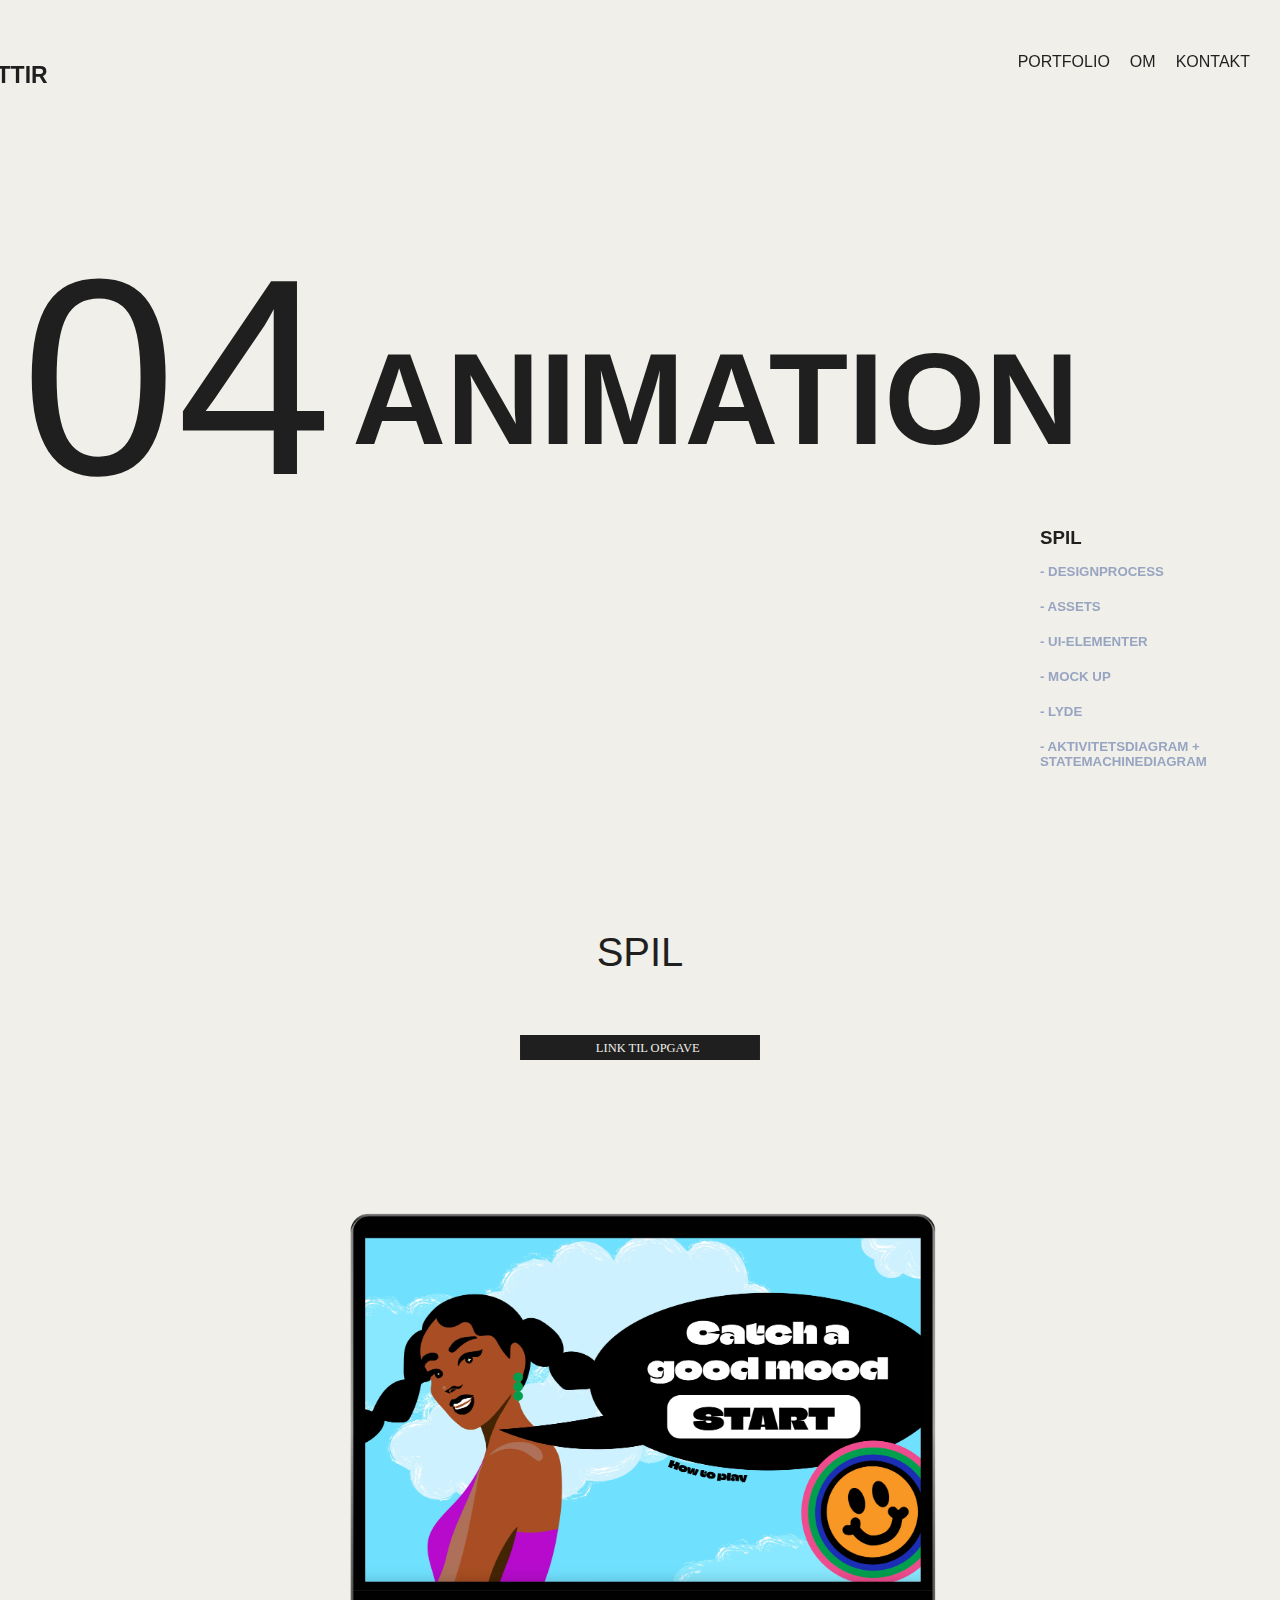
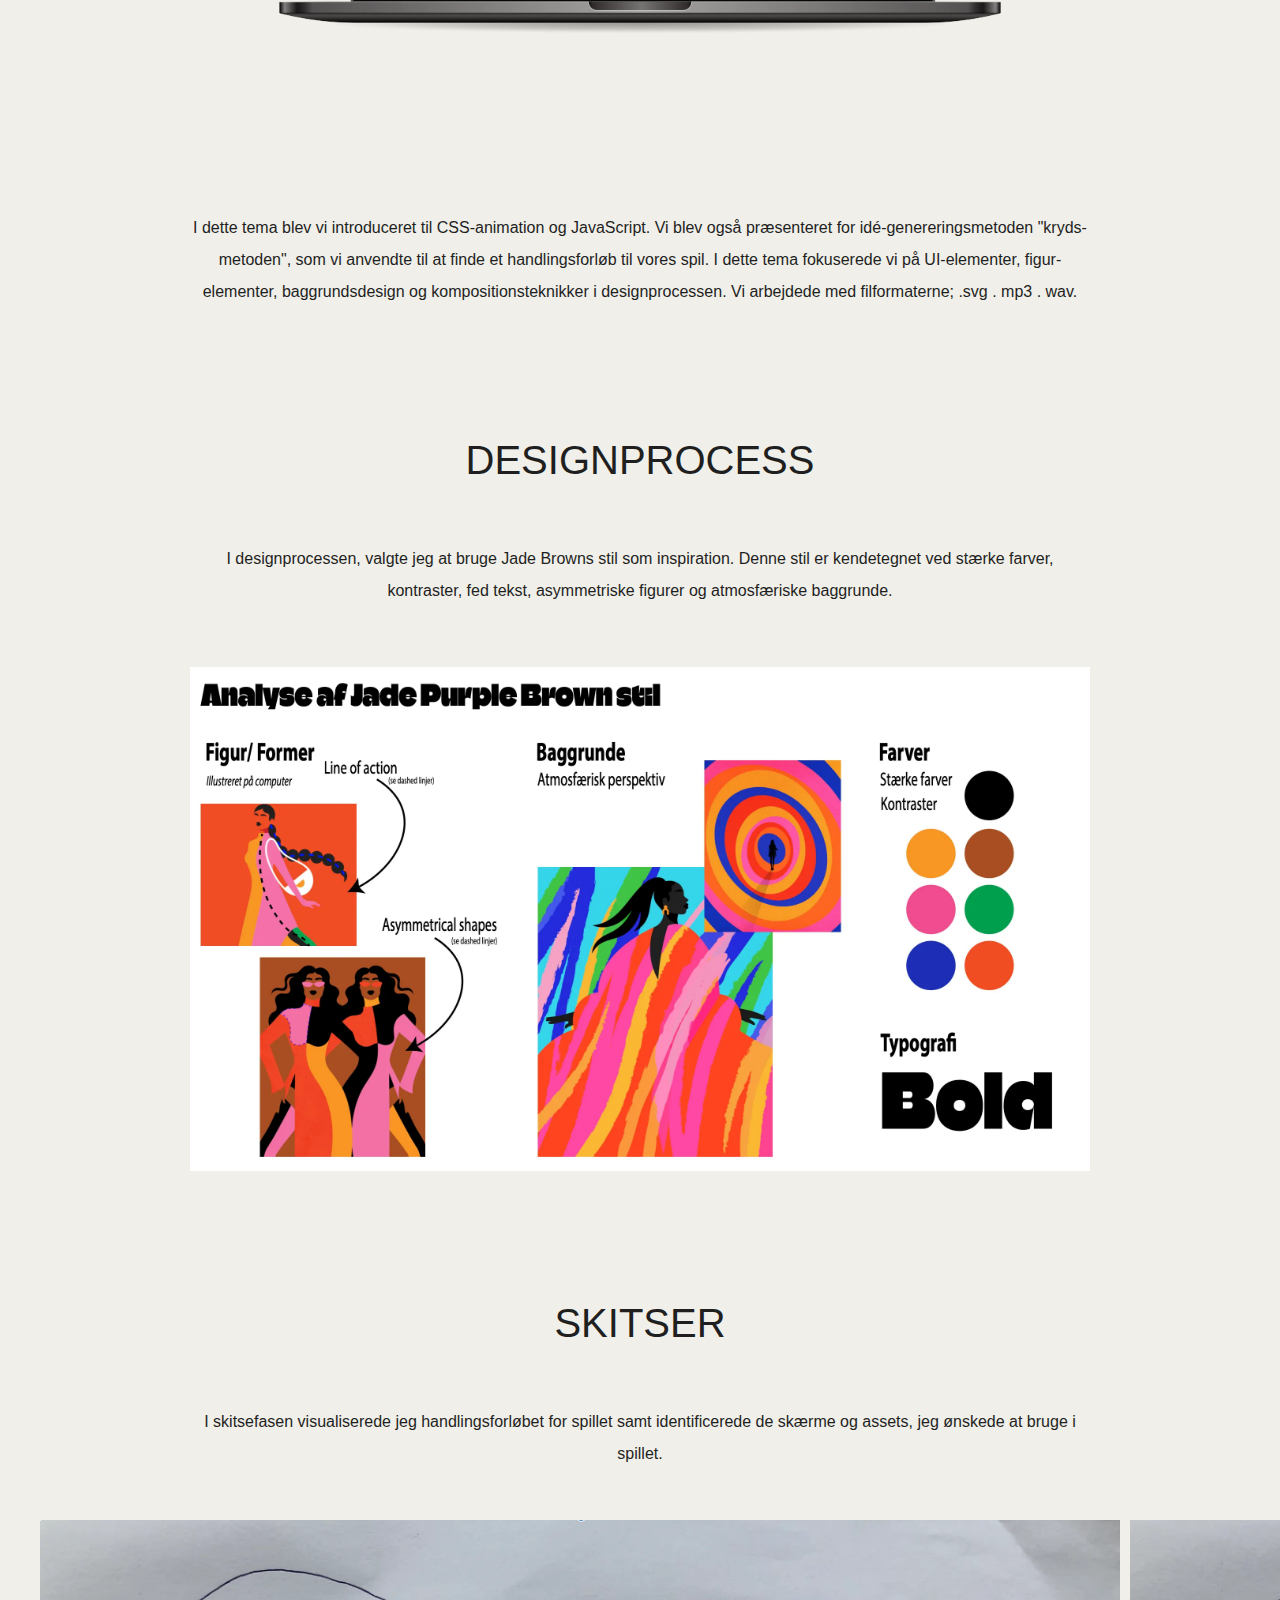
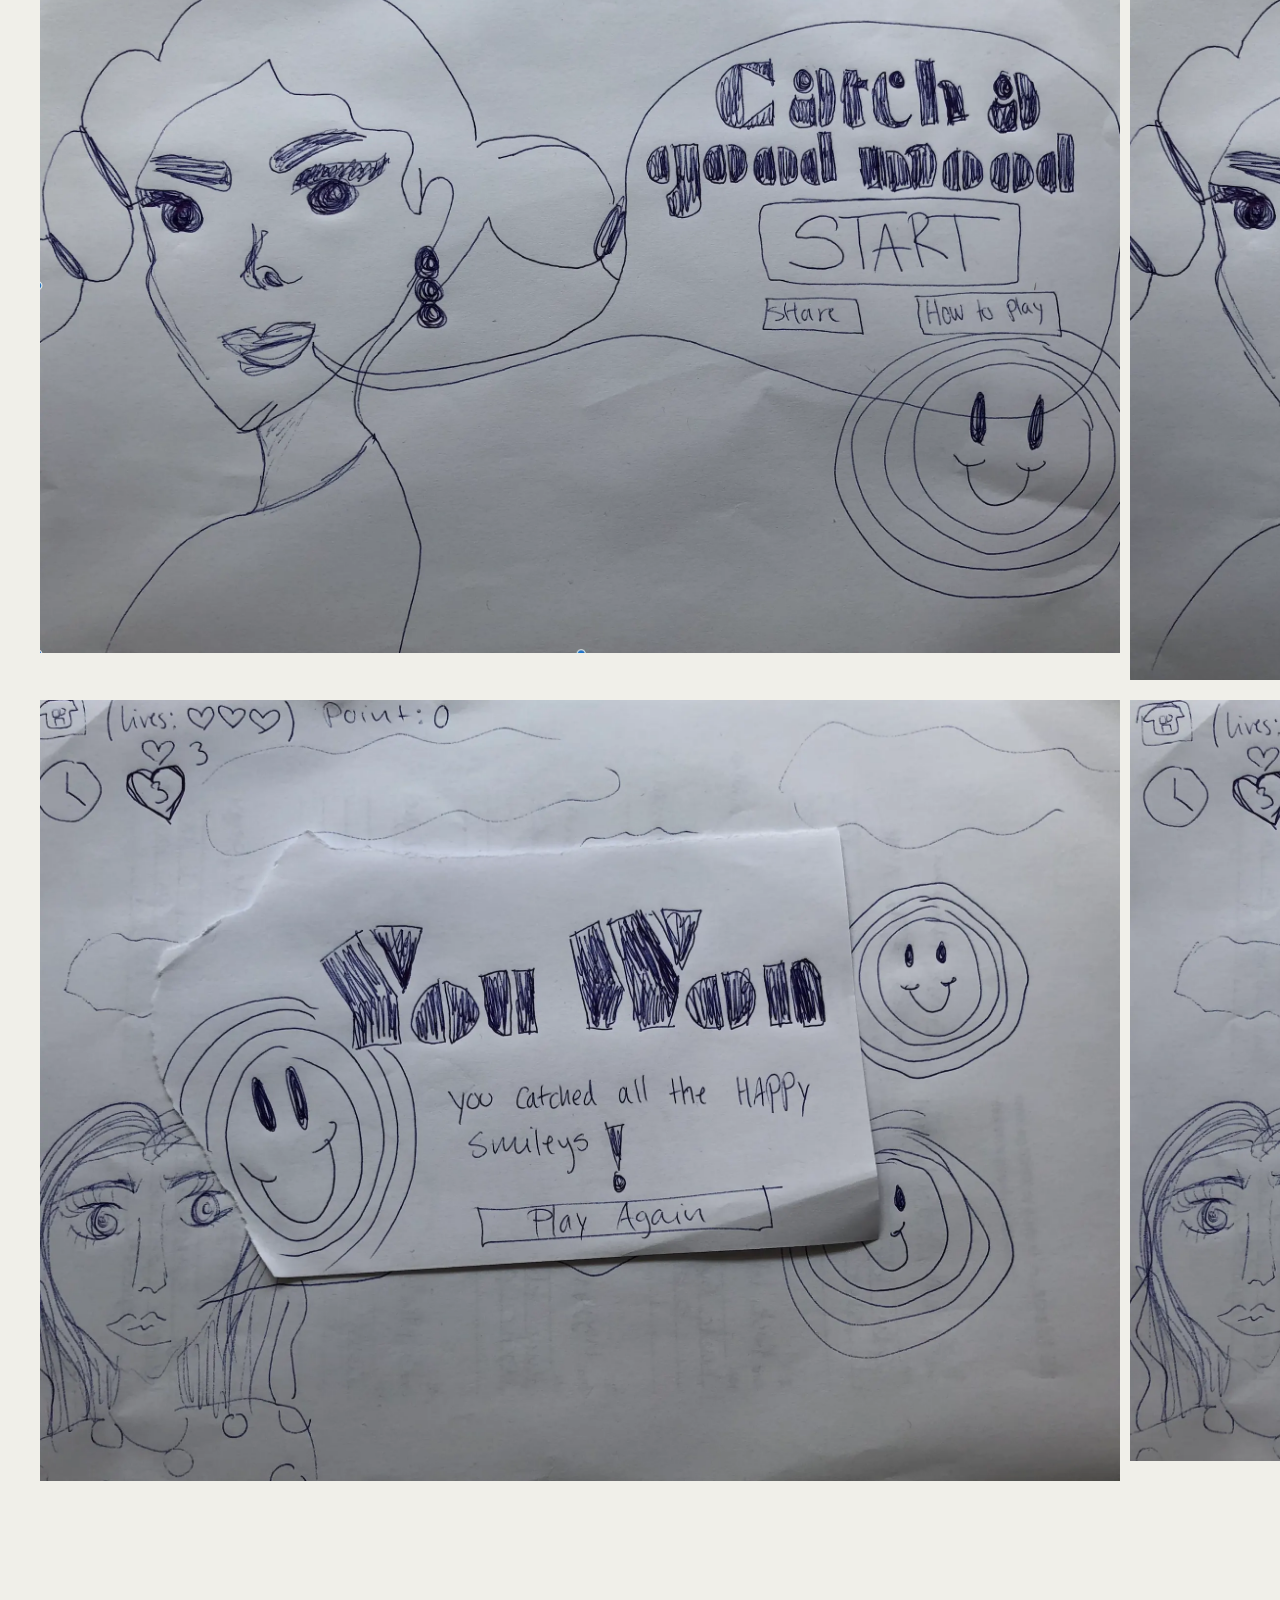
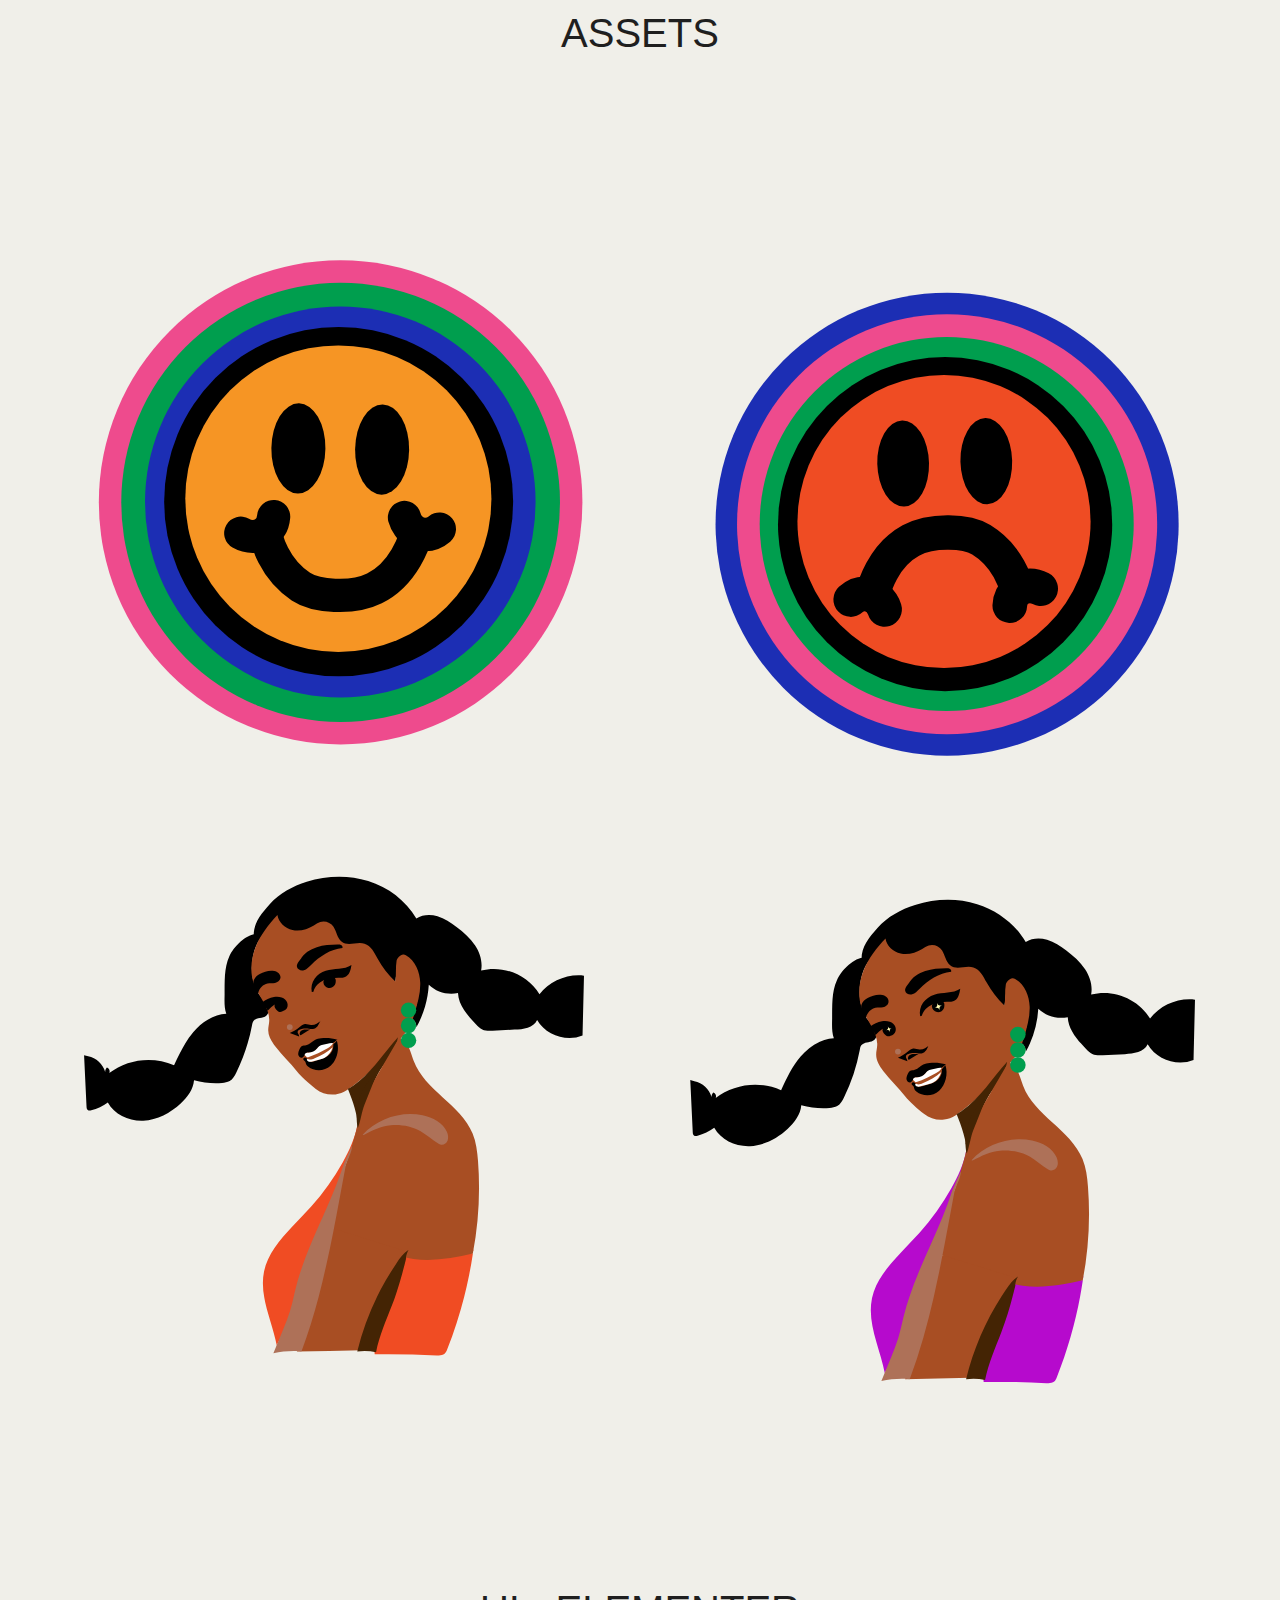
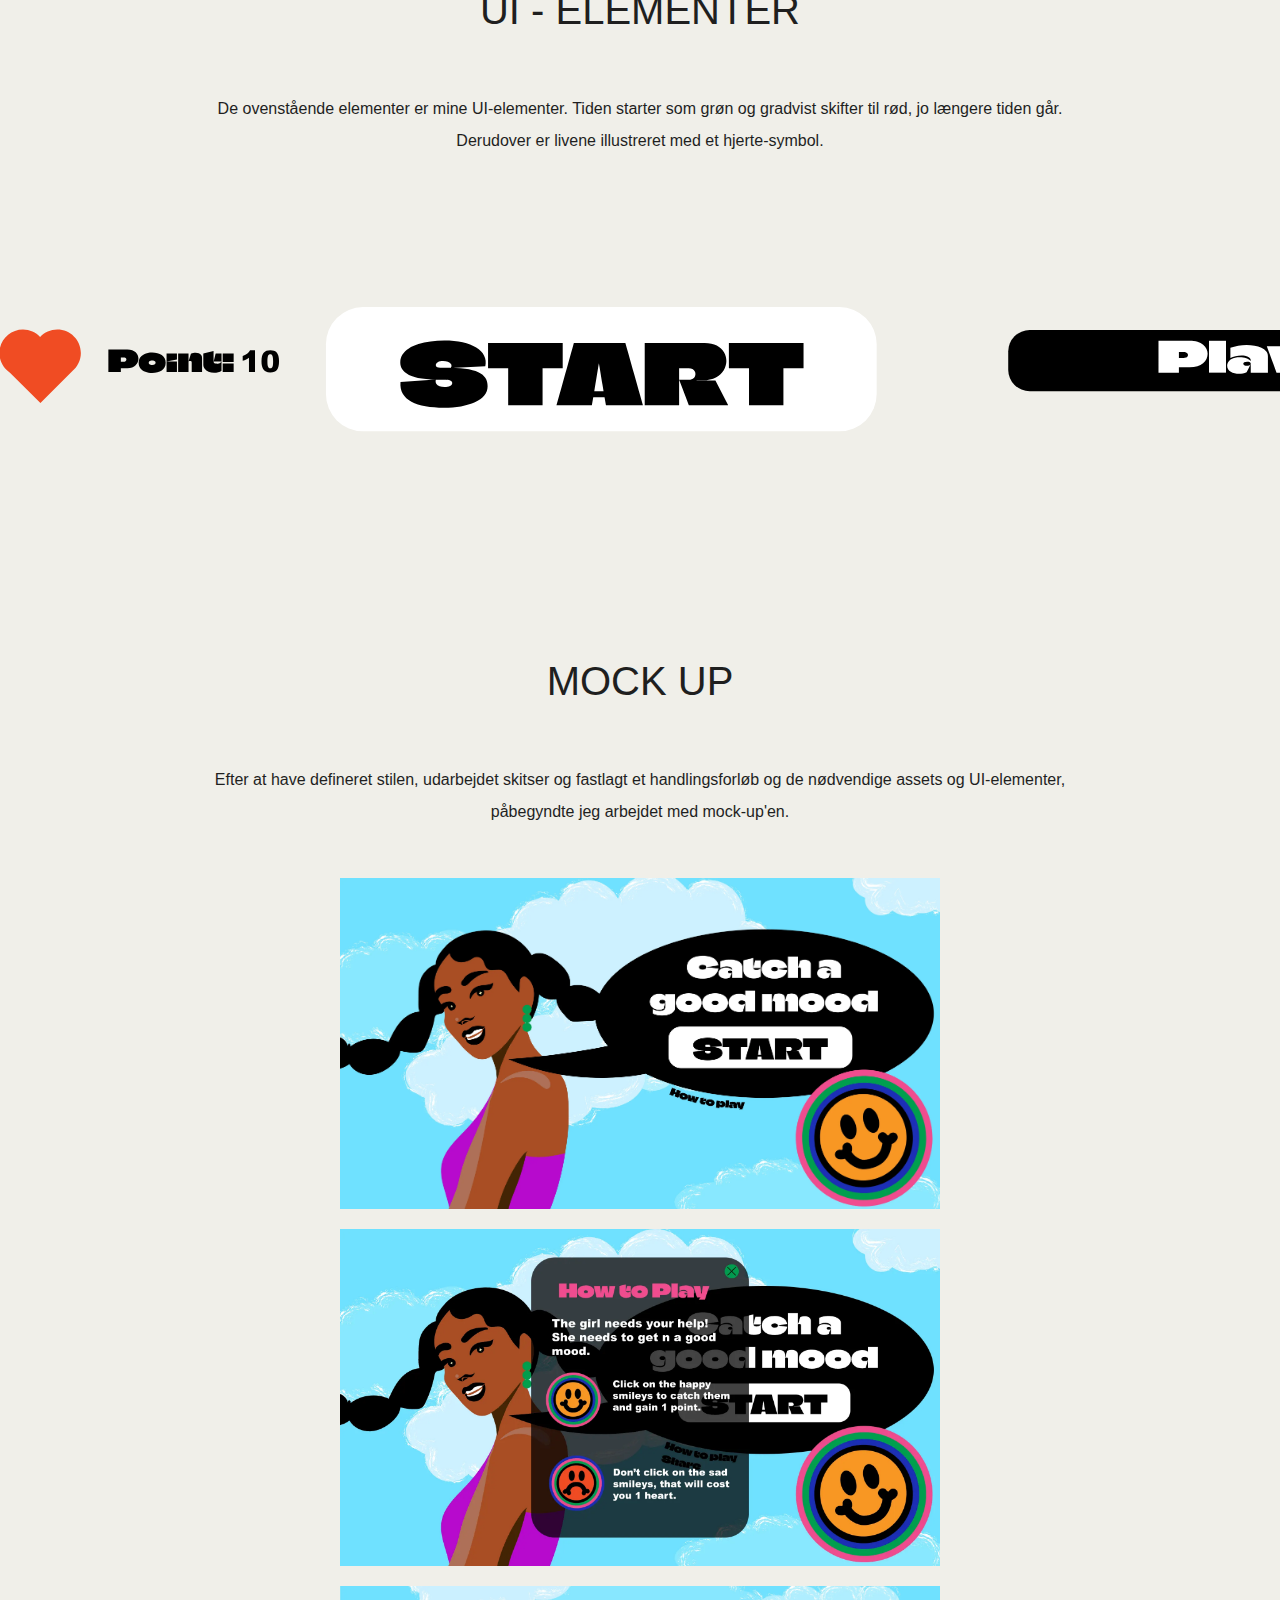
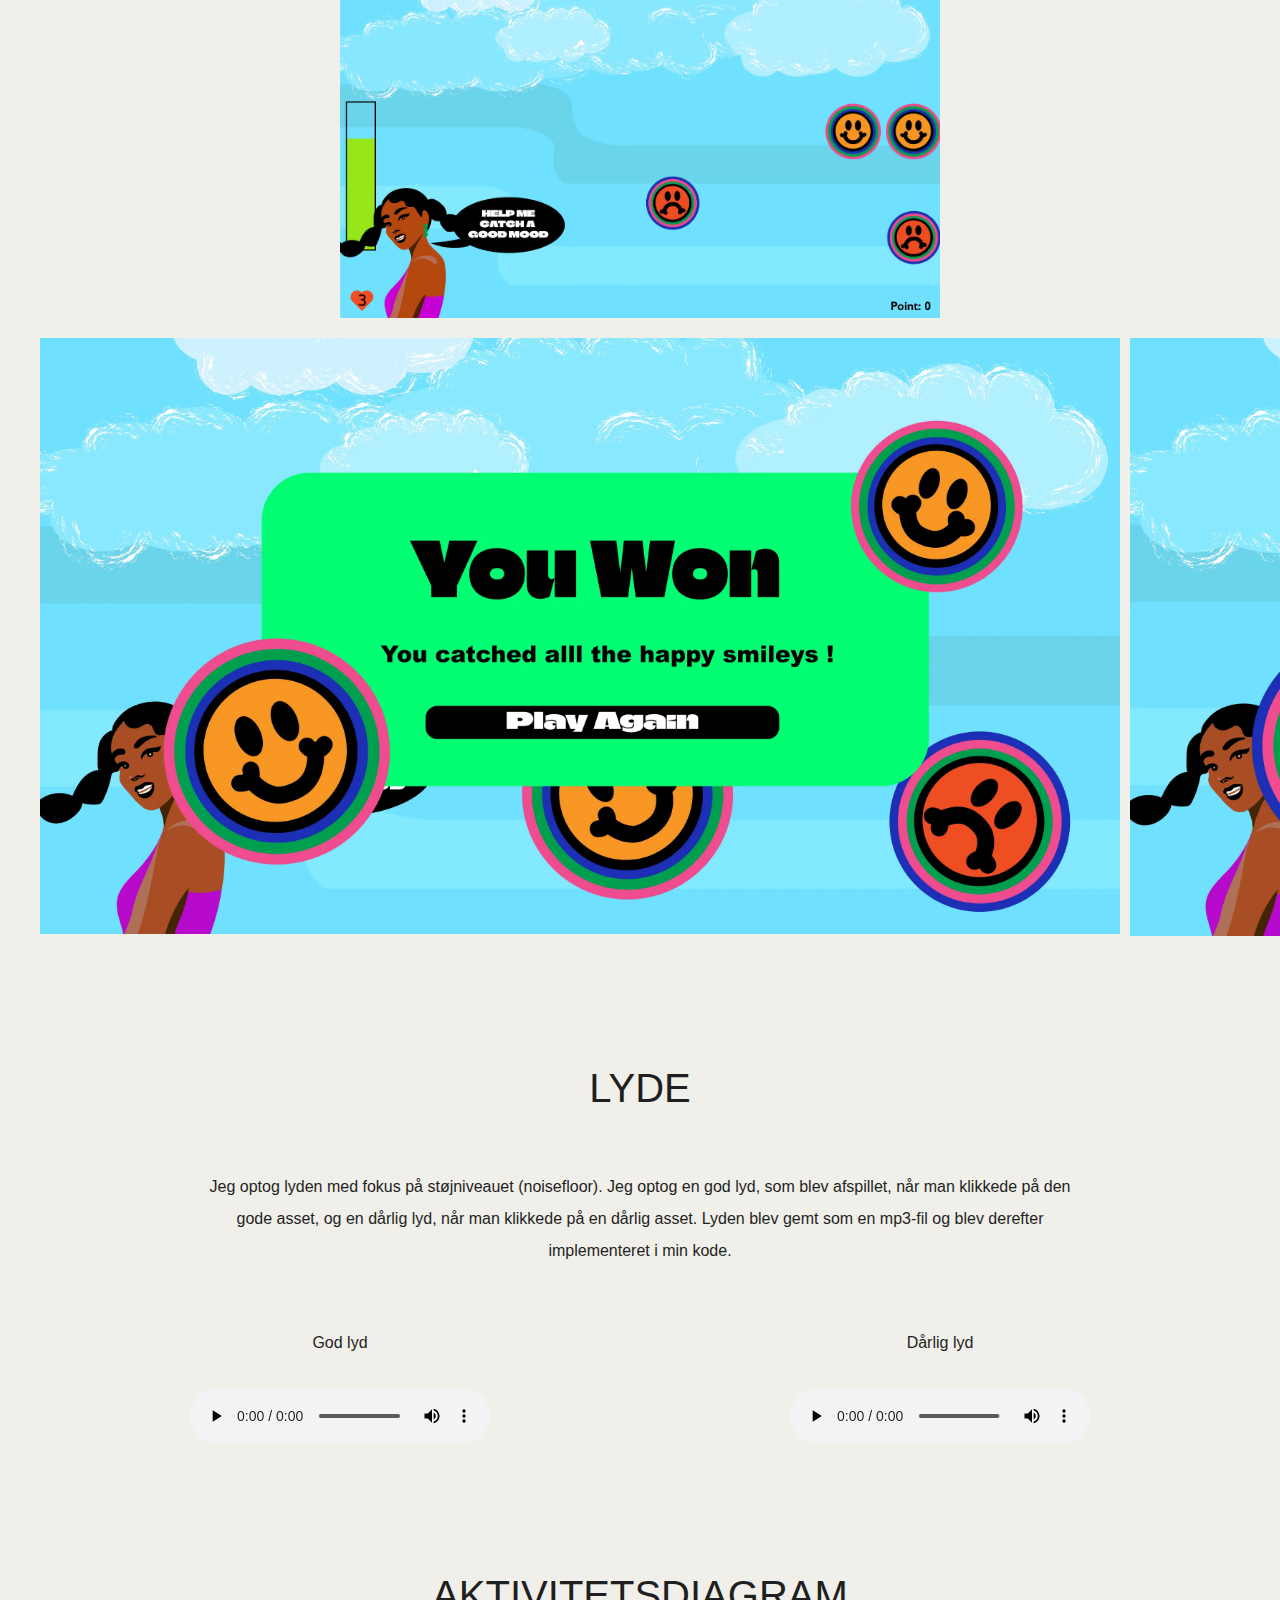
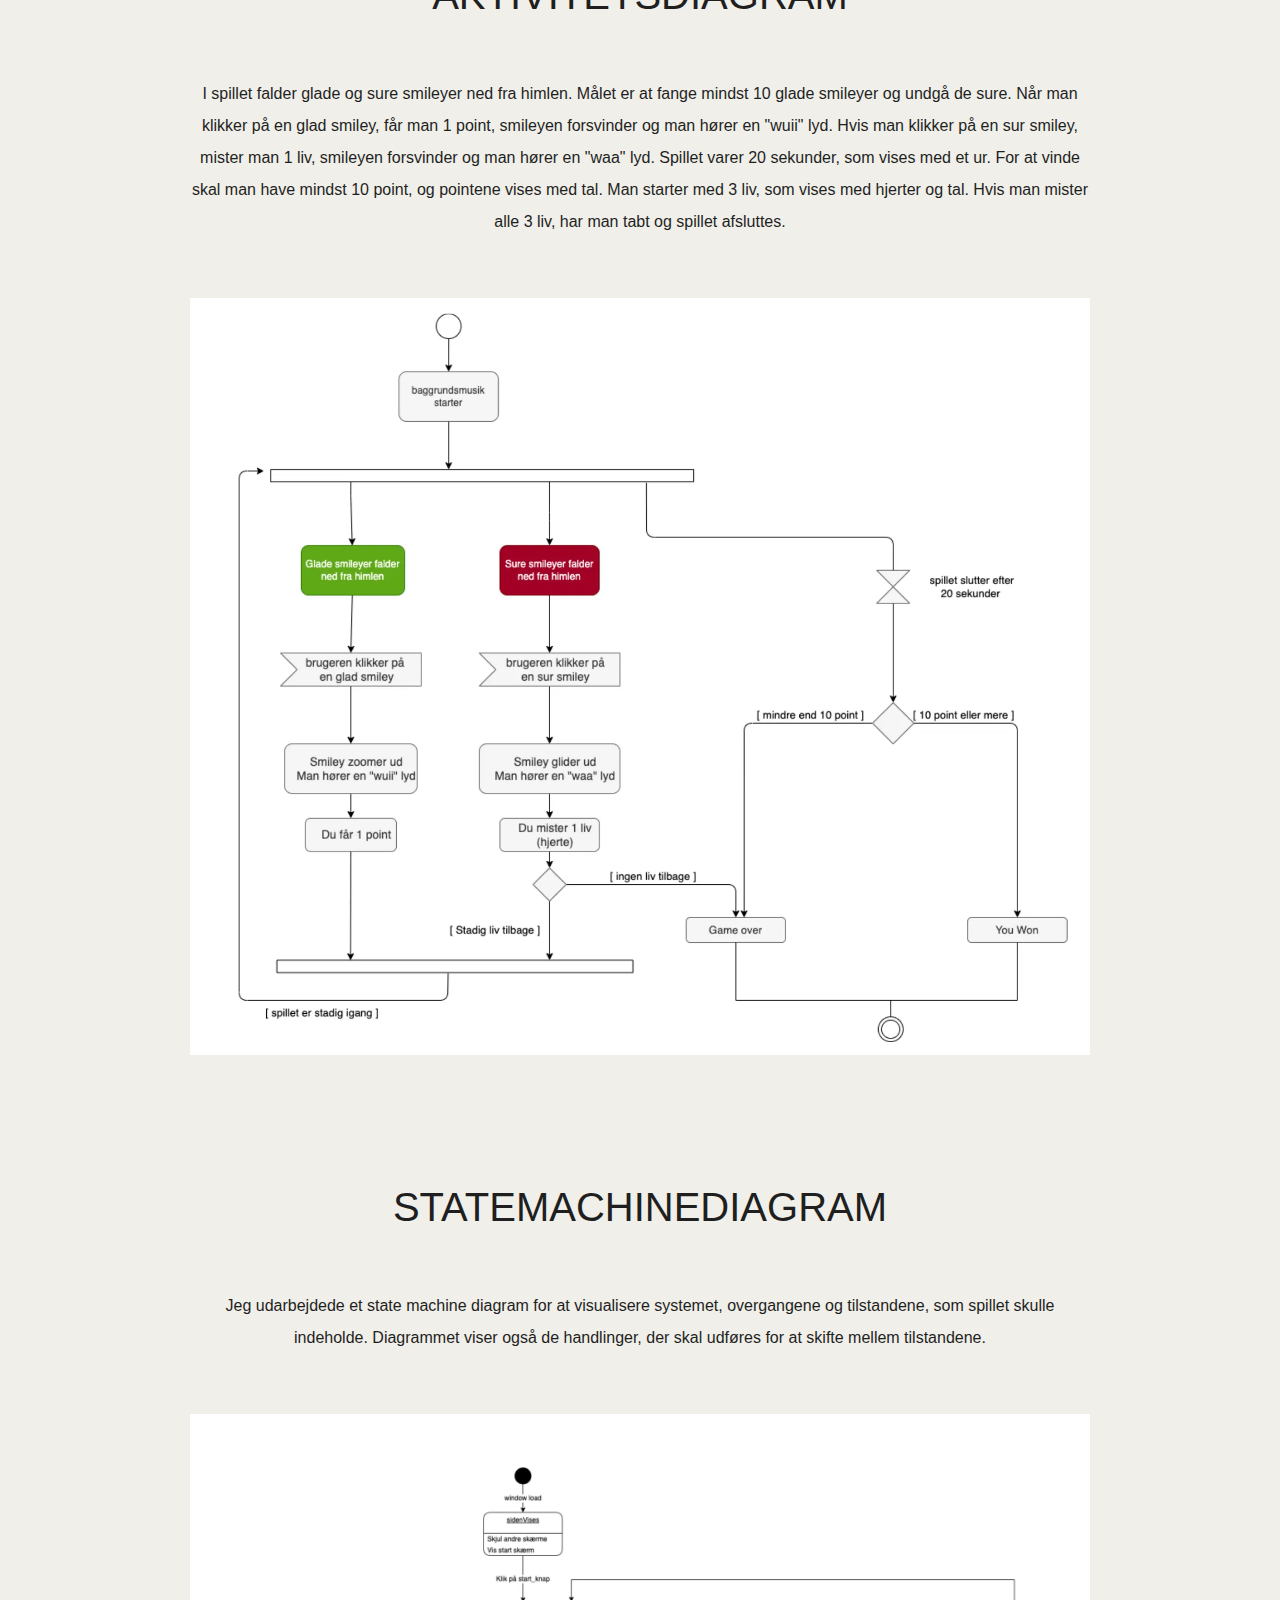
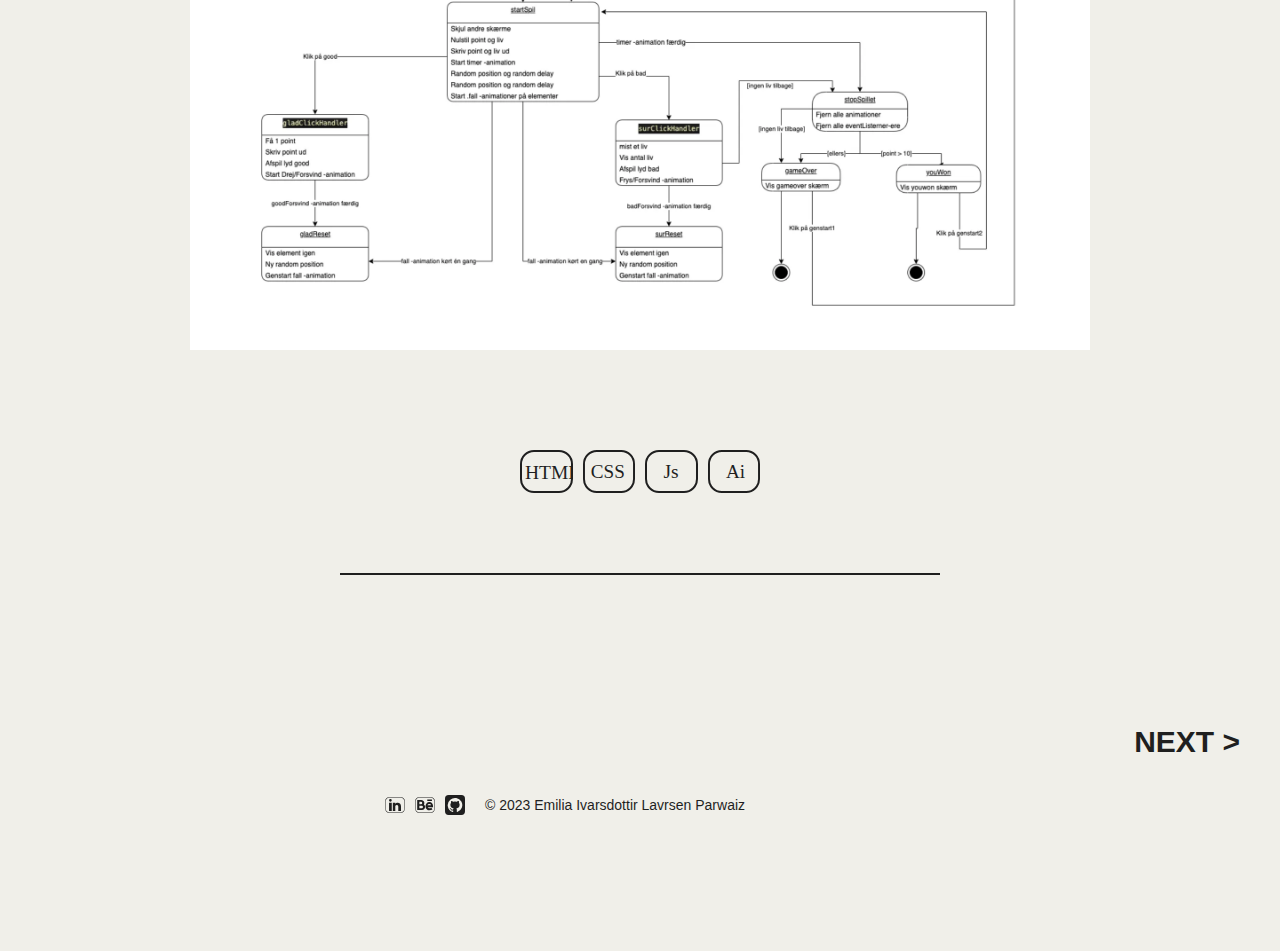
==== animation.html @ 1d11e818 "p over img" ====
<!DOCTYPE html>
<html lang="da">

<head>
    <meta charset="UTF-8">
    <meta http-equiv="X-UA-Compatible" content="IE=edge">
    <meta name="viewport" content="width=device-width, initial-scale=1.0">
    <meta name="robots" content="noindex">
    <style>
        @font-face {
            font-family: 'Glacial Indifference';
            src: url('fonts/glacial-indifference-regular.woff') format('truetype');
            font-weight: normal;
            font-style: normal;
        }

        @font-face {
            font-family: 'Glacial Indifference';
            src: url('fonts/glacial-indifference-bold.woff') format('truetype');
            font-weight: bold;
            font-style: normal;
        }
    </style>
    <link rel="stylesheet" href="css/custom.css">
    <link rel=" stylesheet" href="css/layout.css">
    <title>Animation</title>
</head>

<body>
    <header>
        <nav>
            <div class="logo">

                <a href="index.html">EMILIA ÍVARSDÓTTIR</a>

            </div>
            <ul class="menu">
                <li><a href="portfolio_menu.html">PORTFOLIO</a></li>
                <li><a href="om.html">OM</a></li>
                <li><a href="kontakt.html">KONTAKT</a></li>
            </ul>
            <div class="burger-menu">
                <div class="line"></div>
                <div class="line"></div>
                <div class="line"></div>
            </div>
        </nav>
    </header>
    <main>
        <div class="grid-h1-h2">
            <h1 class="h1-tal">04</h1>
            <h2 class="h2-animation">ANIMATION</h2>
        </div>
        <div class="if-container">
            <div class="indholdsfortegnelse">
                <a href="#section-16">
                    <h3>SPIL</h3>
                </a>
                <a href="#section-17">
                    <h5>- DESIGNPROCESS</h5>
                </a>
                <a href="#section-18">
                    <h5>- ASSETS</h5>
                </a>
                <a href="#section-19">
                    <h5>- UI-ELEMENTER</h5>
                </a>
                <a href="#section-20">
                    <h5>- MOCK UP</h5>
                </a>
                <a href="#section-21">
                    <h5>- LYDE</h5>
                </a>
                <a href="#section-22">
                    <h5>- AKTIVITETSDIAGRAM + STATEMACHINEDIAGRAM</h5>
                </a>
            </div>
        </div>

        <div class="additional-content">
            <div id="section-16"></div>
            <h4>SPIL</h4>
            <a href="https://emiliaivarsdottir.dk/kea/04_animation/website/index.html"><img class="button_opgave"
                    src="img/knapper/knap_opgave.svg" alt="button"></a>

            <img class="img-emne" src="img/animation/mock_animation.webp" alt="mockup">
            <p>I dette tema blev vi introduceret til CSS-animation og JavaScript. Vi blev også præsenteret for
                idé-genereringsmetoden
                "kryds-metoden", som vi anvendte til at finde et handlingsforløb til vores spil. I dette tema fokuserede
                vi
                på UI-elementer, figur-elementer, baggrundsdesign og kompositionsteknikker i designprocessen. Vi
                arbejdede
                med filformaterne; .svg . mp3 . wav. </p>
            <div id="section-17"></div>
            <h6>DESIGNPROCESS</h6>
            <p>I designprocessen, valgte jeg at bruge Jade Browns stil som inspiration. Denne stil er
                kendetegnet ved stærke farver, kontraster, fed tekst, asymmetriske figurer og atmosfæriske baggrunde.
            </p>
            <img class="img-emne1" src="img/animation/analyse_af_stil.webp" alt="analyse af stil">


            <h6>SKITSER</h6>
            <p>I skitsefasen visualiserede jeg handlingsforløbet for spillet samt identificerede de skærme og assets,
                jeg
                ønskede at
                bruge i spillet.</p>
            <div class="grid-1-1-indhold ">
                <img src="img/animation/skitse_forside.webp" alt="skitser">
                <img src="img/animation/skitse_howto.webp" alt="skitser">
            </div>
            <div class="grid-1-1-indhold ">
                <img src=" img/animation/skitse_youwon.webp" alt="skitser">
                <img src="img/animation/skitse_gameover.webp" alt="skitser">
            </div>

            <div id="section-18"></div>
            <h6>ASSETS</h6>
            <div class="grid-1-1-ux">
                <img class="img-emne1" src="img/animation/happy.svg" alt="asset">
                <img class="img-emne1" src="img/animation/sad.svg" alt="asset">
            </div>
            <div class="grid-1-1-ux">
                <img class="pige_svg" src="img/animation/pige.svg" alt="asset">
                <img class="pige_svg" src="img/animation/pige-øjne.svg" alt="asset">
            </div>
            <div id="section-19"></div>
            <h6>UI - ELEMENTER</h6>
            <p>De ovenstående elementer er mine UI-elementer. Tiden starter som grøn og gradvist skifter til rød, jo
                længere
                tiden går.
                Derudover er livene illustreret med et hjerte-symbol.</p>
            <div class="grid-6">
                <img class="ui-element" src="img/animation/timer_start.svg" alt="asset">
                <img class="ui-element" src="img/animation/timer_slut.svg" alt="asset">
                <img class="ui-element" src="img/animation/life.svg" alt="asset">
                <img class="ui-element" src="img/animation/point.svg" alt="asset">
                <img class="ui-element" src="img/animation/start.svg" alt="asset">
                <img class="ui-element" src="img/animation/genstart.svg" alt="asset">
            </div>


            <div id="section-20"></div>
            <h6>MOCK UP</h6>
            <p>Efter at have defineret stilen, udarbejdet skitser og fastlagt et handlingsforløb og de nødvendige assets
                og
                UI-elementer, påbegyndte
                jeg arbejdet med mock-up'en.</p>
            <img class="img-heu " src="img/animation/startskærm_mu.webp" alt="protoype">
            <img class="img-heu " src="img/animation/how to play_mu.webp" alt="protoype">
            <img class="img-heu " src="img/animation/spilskærm_mu.webp" alt="protoype">
            <div class="grid-1-1-indhold ">
                <img src="img/animation/you_won_mu.webp" alt="prototype">
                <img src="img/animation/game_over_mu.webp" alt="skitser">
            </div>

            <div id="section-21"></div>
            <h6>LYDE</h6>
            <p>Jeg optog lyden med fokus på støjniveauet (noisefloor). Jeg optog en god lyd, som blev afspillet, når man
                klikkede på
                den gode asset, og en dårlig lyd, når man klikkede på en dårlig asset. Lyden blev gemt som en mp3-fil og
                blev derefter
                implementeret i min kode.</p>
            <div class="sounds">
                <div>
                    <p>God lyd</p>
                    <audio src="img/animation/sound_wui.mp3" class="lyd" controls></audio>
                </div>
                <div>
                    <p>Dårlig lyd</p>
                    <audio src="img/animation/sound_wa.mp3" class="lyd" controls></audio>
                </div>
            </div>

            <div id="section-22"></div>
            <h6>AKTIVITETSDIAGRAM</h6>
            <p>I spillet falder glade og sure smileyer ned fra himlen. Målet er at fange mindst 10 glade smileyer og
                undgå
                de sure. Når
                man klikker på en glad smiley, får man 1 point, smileyen forsvinder og man hører en "wuii" lyd. Hvis man
                klikker på en
                sur smiley, mister man 1 liv, smileyen forsvinder og man hører en "waa" lyd. Spillet varer 20 sekunder,
                som
                vises med et
                ur. For at vinde skal man have mindst 10 point, og pointene vises med tal. Man starter med 3 liv, som
                vises
                med hjerter
                og tal. Hvis man mister alle 3 liv, har man tabt og spillet afsluttes.</p>
            <img class="img-emne1" src="img/animation/ad.webp" alt="AKTIVITETSDIAGRAM">


            <h6>STATEMACHINEDIAGRAM</h6>
            <p>Jeg udarbejdede et state machine diagram for at visualisere systemet, overgangene og tilstandene, som
                spillet
                skulle
                indeholde. Diagrammet viser også de handlinger, der skal udføres for at skifte mellem tilstandene.</p>

            <img class="img-emne1" src="img/animation/smd.webp" alt="STATEMACHINEDIAGRAM">

        </div>

        <div class="grid-1-1-1-1-værktøjer">
            <img src="img/knapper/html.svg" alt="html">
            <img src="img/knapper/css.svg" alt="css">
            <img src="img/knapper/javasript.svg" alt="js">
            <img src="img/knapper/ai.svg" alt="ai">

        </div>
        <div class="line-container">
            <hr class="horizontal-line">
        </div>
        <div class="next">
            <a href="indhold.html">NEXT &gt;</a>
        </div>
    </main>
    <footer>
        <div class="icon-container">
            <a href="https://www.linkedin.com/in/emilia-%C3%ADvarsd%C3%B3ttir-lavrsen-parwaiz-789209228/"><img class="
                icon" src="img/footer/linkedin-black.svg" alt="linkedIn"></a>
            <a href="https://www.behance.net/emilialavrsen"><img class="icon" src="img/footer/behance-black.svg"
                    alt="Behance"></a>
            <a href="https://github.com/emipa123"><img class="icon" src="img/knapper/git-black.svg" alt="github"></a>
            <p>© 2023 Emilia Ivarsdottir Lavrsen Parwaiz</p>
        </div>
    </footer>

    <script src="menu.js"></script>
</body>

</html>
---- css/custom.css ----
/*************** Reset *********************/
* {
  margin: 0;
  padding: 0;
  box-sizing: border-box;
}

img {
  width: 100%;
  height: auto;
  display: block;
}

/* Fonts */
@font-face {
  font-family: "Glacial Indifference";
  src: url("https://fonts.cdnfonts.com/css/glacial-indifference-2");
}

@media (min-width: 800px) {
  body {
    image-resolution: 100%;
  }
}
@media (min-width: 800px) {
  img {
    width: 100%;
    height: auto;
    display: block;
    image-resolution: 300dpi;
  }
}
/* General */
body {
  background-color: #f0efe9;
  max-width: 1800px;
  margin: 0 auto;
  font-family: "Glacial Indifference", sans-serif;
}
a {
  text-decoration: none;
  color: #1f1f1f;
  font-family: "Glacial Indifference", sans-serif;
}

h1 {
  color: #1f1f1f;
  text-align: center;
  font-size: 50px;
  padding-top: 30px;
}

h2 {
  color: #1f1f1f;
  text-align: center;
  font-size: 50px;
}
h4 {
  color: #1f1f1f;
  text-align: center;
  font-size: 30px;
  margin-bottom: 60px;
  font-family: "Glacial Indifference", sans-serif;
  font-weight: 300;
}
h6 {
  color: #1f1f1f;
  text-align: center;
  font-size: 30px;
  font-weight: lighter;
  margin-bottom: 60px;
  margin-top: 130px;
  margin-left: auto;
  margin-right: auto;
  font-family: "Glacial Indifference", sans-serif;
}

body {
  background-color: #f0efe9;
  max-width: 1800px;
  margin: 0 auto;
  font-family: "Glacial Indifference", sans-serif;
}

p {
  color: #1f1f1f;
  font-family: "Proxima Nova", sans-serif;
  font-style: normal;
  font-weight: 400;
  font-size: 16px;
  text-align: center;
  line-height: 2rem;
  margin-top: 30px;
  margin-bottom: 30px;
  margin-left: 20px;
  margin-right: 20px;
}
.if-container {
  right: 0;
  text-align: center;
}

.indholdsfortegnelse {
  text-align: center;
  margin-bottom: 40px;
}

.indholdsfortegnelse h5 {
  margin-bottom: 10px;
}

.indholdsfortegnelse h3 {
  color: #1f1f1f;
  font-family: "Glacial Indifference", sans-serif;
  padding-bottom: 30px;
}
.indholdsfortegnelse a {
  margin-bottom: 10px;
  color: #98a5c2;
  text-decoration: none;
  font-weight: 600;
}

.button_opgave {
  width: 50%;
  margin-left: auto;
  margin-right: auto;
  margin-bottom: 50px;
}
.line-container {
  display: flex;
  justify-content: center;
  align-items: center;
  margin-top: 80px;
  margin-bottom: 150px;
}

.horizontal-line {
  width: 50%;
  border: none;
  border-top: 2px solid #1f1f1f;
  margin: 0 auto;
}
.h1-tal {
  color: #1f1f1f;
  font-size: 50px;
  margin-bottom: 20px;
  position: relative;
  font-weight: lighter;
  margin-top: 50px;
}

.h2-tema {
  color: #1f1f1f;
  font-size: 70px;
  margin-bottom: 70px;
  font-weight: bold;
}
.h2-animation {
  color: #1f1f1f;
  font-size: 60px;
  margin-bottom: 70px;
  font-weight: bold;
}
.additional-content {
  margin-top: 280px;
}
.img-emne1 {
  width: 90%;
  margin-left: auto;
  margin-right: auto;
}

@media screen and (min-width: 800px) {
  h1 {
    color: #1f1f1f;
    text-align: center;
    font-size: 50px;
  }
  h4 {
    font-size: 40px;
  }
  h6 {
    font-size: 40px;
  }

  body {
    background-color: #f0efe9;
    max-width: 1800px;
    margin: 0 auto;
  }

  p {
    color: #1f1f1f;
    font-family: "Proxima Nova", sans-serif;
    font-style: normal;
    font-weight: 400;
    font-size: 16px;
    text-align: center;
    margin-right: 150px;
    margin-left: 150px;
    line-height: 2rem;
    margin-top: 30px;
    margin-bottom: 30px;
  }
  .if-container {
    transform: translate(0, -50%);
    text-align: right;
    margin-left: 1000px;
    margin-top: 100px;
  }

  .indholdsfortegnelse {
    text-align: left;
    margin-bottom: 40px;
  }

  .indholdsfortegnelse h5 {
    margin-bottom: 20px;
  }

  .indholdsfortegnelse h3 {
    color: #1f1f1f;
    font-family: "Glacial Indifference", sans-serif;
    padding-bottom: 15px;
  }
  .indholdsfortegnelse a:hover {
    margin-bottom: 10px;
    color: #1f1f1f;
    text-decoration: none;
    font-style: bold;
    font-weight: 600;
  }

  .button_opgave {
    width: 20%;
    margin-left: auto;
    margin-right: auto;
    margin-bottom: 50px;
  }
  .line-container {
    display: flex;
    justify-content: center;
    align-items: center;
    margin-top: 80px;
    margin-bottom: 150px;
  }

  .horizontal-line {
    width: 50%;
    border: none;
    border-top: 2px solid #1f1f1f;
    margin: 0 auto;
  }
}

/* Web */
.img-emne {
  width: 90%;
  margin-left: auto;
  margin-right: auto;
  margin-top: -45px;
}
.emne-mindmap {
  width: 90%;
  margin-left: auto;
  margin-right: auto;
}

.img-emne2 {
  width: 95%;
  margin-left: auto;
  margin-right: auto;
  margin-top: 60px;
}
@media screen and (min-width: 800px) {
  .h1-tal {
    color: #1f1f1f;
    font-size: 280px;
    margin-bottom: 10px;
    position: relative;
    left: -90px;
    font-weight: lighter;
    margin-top: 78px;
  }

  .h2-tema {
    color: #1f1f1f;
    font-size: 200px;
    margin-bottom: 10px;
    position: relative;
    left: -90px;
    font-weight: bold;
    margin-top: 150px;
  }
  .h2-animation {
    color: #1f1f1f;
    font-size: 130px;
    margin-bottom: 10px;
    position: relative;
    left: -90px;
    font-weight: bold;
    margin-top: 150px;
  }
  .additional-content {
    margin-top: 0px;
  }
  .img-emne {
    width: 75%;
    margin-left: auto;
    margin-right: auto;
    margin-top: -45px;
  }

  .emne-mindmap {
    width: 70%;
    margin-left: auto;
    margin-right: auto;
  }
  .img-emne1 {
    width: 75%;
    margin-left: auto;
    margin-right: auto;
    margin-top: -45px;
  }
  .img-emne2 {
    width: 75%;
    margin-left: auto;
    margin-right: auto;
    margin-top: 60px;
  }
}
/* UX */
.h6-målgruppe {
  color: #1f1f1f;
  text-align: center;
  font-size: 70px;
  font-weight: bold;
  margin-bottom: 20px;
  margin-top: 20px;
}
.usp {
  background-color: #1f1f1f;
  color: #f0efe9;
}
.h6-usp {
  color: #f0efe9;
  text-align: center;
  font-size: 40px;
  font-weight: lighter;
  margin-bottom: 60px;
  padding-top: 50px;
  margin-left: auto;
  margin-right: auto;
}
.p-usp {
  color: #f0efe9;
  font-family: "Proxima Nova", sans-serif;
  font-style: normal;
  font-weight: 500;
  font-size: 30px;
  text-align: center;
  letter-spacing: 1px;
  line-height: 3rem;
  padding-bottom: 50px;
}
@media screen and (min-width: 800px) {
  .ux-mindmap {
    width: 70%;
    margin-left: auto;
    margin-right: auto;
  }

  .h6-målgruppe {
    color: #1f1f1f;
    text-align: left;
    font-size: 70px;
    font-weight: bold;
    margin-bottom: 20px;
    margin-top: 20px;
    margin-left: 200px;
  }

  .p-udfordringer-formål {
    color: #1f1f1f;
    font-family: "Proxima Nova", sans-serif;
    font-style: normal;
    font-weight: 500;
    font-size: 20px;
    text-align: left;
    letter-spacing: 1px;
  }
  .p-målgruppe {
    color: #1f1f1f;
    font-family: "Proxima Nova", sans-serif;
    font-style: normal;
    font-weight: 500;
    font-size: 20px;
    text-align: center;
    letter-spacing: 1px;
  }

  .usp {
    background-color: #1f1f1f;
    color: #f0efe9;
  }
  .h6-usp {
    color: #f0efe9;
    text-align: center;
    font-size: 40px;
    font-weight: lighter;
    margin-bottom: 60px;
    padding-top: 50px;
    margin-left: auto;
    margin-right: auto;
  }
  .p-usp {
    color: #f0efe9;
    font-family: "Proxima Nova", sans-serif;
    font-style: normal;
    font-weight: 500;
    font-size: 40px;
    text-align: center;
    letter-spacing: 1px;
    padding-bottom: 50px;
  }
  .img-emne1 {
    width: 75%;
    margin-left: auto;
    margin-right: auto;
    margin-top: 60px;
  }
}

/* Animation */
.lyd {
  width: 20%;
  margin-left: auto;
  margin-right: auto;
  display: flex;
  align-content: center;
}
@media screen and (min-width: 800px) {
  .sounds {
    display: grid;
    grid-template-columns: 1fr 1fr;
    gap: 0px;
  }
  .lyd {
    width: 50%;
    margin-left: auto;
    margin-right: auto;
  }
  .pige_svg {
    width: 50%;
    margin-left: auto;
    margin-right: auto;
  }
  .ui-element {
    max-width: 100%;
    height: auto;
    margin-left: auto;
    margin-right: auto;
  }
}
/* Indhold */
.video {
  width: 90%; /* Adjust the width as needed */
  display: block;
  margin: 0 auto;
}
@media screen and (min-width: 800px) {
  .video {
    width: 50%; /* Adjust the width as needed */
    display: block;
    margin: 0 auto;
  }
}
/* Portfolio */

/* next knap */
.next {
  text-decoration: none;
  font-weight: 600;
  text-align: center;
  font-size: 30px;
}
@media screen and (min-width: 800px) {
  .next {
    text-decoration: none;
    font-weight: 600;
    text-align: right;
    font-size: 30px;
  }
}

/* Navbar */

header {
  position: sticky;
  top: 0;
  background-color: #f0efe9;
  color: #1f1f1f;
  padding: 20px;
  margin-top: 15px;
}

nav {
  display: flex;
  align-items: center;
  justify-content: flex-end; /* Position items on the right side */
  padding-right: 10px;
}

.burger-menu {
  display: none; /* Hide burger menu by default on desktop */
}

.line {
  width: 100%;
  height: 1px;
  background-color: #1f1f1f;
}

.menu {
  display: flex;
  list-style: none;
}

.menu li {
  margin-left: 20px;
}

.menu li a {
  text-decoration: none;
  color: #1f1f1f;
}

.logo a {
  width: 1000px;
  height: 200px;
  margin: 0 auto;
  top: 4rem;
  right: 30rem;
  color: #1f1f1f;
  text-decoration: solid;
  font-weight: bold;
  font-size: 24px;
  padding-right: 45px;
}

@media screen and (max-width: 600px) {
  .menu {
    display: none;
  }
  .burger-menu {
    display: block; /* Show burger menu on mobile */
    width: 30px;
    height: 20px;
    cursor: pointer;
    display: flex;
    flex-direction: column;
    justify-content: space-between;
  }

  .menu.active {
    display: flex;
    flex-direction: column;
    align-items: center;
    position: absolute;
    background-color: #f0efe9;
    top: 70px;
    right: 20px; /* Position the menu on the right side */
    left: unset; /* Clear the left position */
    padding: 20px;
  }

  .menu.active li {
    margin: 10px 0;
  }

  .burger-menu.active .line:nth-child(1) {
    transform: rotate(45deg) translate(5px, 5px);
  }

  .burger-menu.active .line:nth-child(2) {
    opacity: 0;
  }

  .burger-menu.active .line:nth-child(3) {
    transform: rotate(-45deg) translate(7px, -7px);
  }
}
@media (min-width: 800px) {
  .logo a {
    width: 80px;
    height: 200px;
    margin: 0 auto;
    top: 4rem;
    right: -9rem;
    color: #1f1f1f;
    text-decoration: solid;
    font-weight: bold;
    font-size: 23px;
    padding-right: 950px;
  }
}
/* Footer */
footer {
  background-color: #f0efe9;
  color: #1f1f1f;
  font-family: "Glacial Indifference", sans-serif;
  letter-spacing: 0px;
  padding-top: 30 px;
  padding-bottom: 100px;
  text-align: center;
  padding-left: 20px;
  padding-right: 20px;
}
.icon-container {
  display: flex;
  align-items: center;
  gap: 5px;
}

.icon {
  width: 30px;
  height: 30px;
}

.icon-container p {
  margin-left: 10px;
  font-size: 10px;
}

@media (min-width: 800px) {
  footer {
    display: flex;
    align-items: center;
    justify-content: center;
    background-color: #f0efe9;
    color: #1f1f1f;
  }

  .icon-container {
    display: flex;
    align-items: center;
    gap: 10px;
  }

  .icon {
    width: 20px;
    height: 20px;
  }

  .icon-container p {
    margin-left: 10px;
    font-size: 14px;
  }
}

/********************* Media ***********************/
@media (min-width: 800px) {
  img {
    width: 100%;
    height: auto;
    display: block;
    image-resolution: 300dpi;
  }
}
---- css/layout.css ----
main {
  max-width: 1200px;
  margin: 0 auto;
}

/* portfolio menu */

.grid1_1 {
  padding-top: 20px;
  gap: 10px;
}

.grid1_1 a {
  display: block;
  margin-bottom: 10px;
  position: relative;
}
.portfolio-tema {
  padding-top: 20px;
  gap: 10px;
}

.portfolio-tema a {
  display: block;
  margin-bottom: 10px;
  position: relative;
}
.grid1_1 .img-menu {
  width: 100%;
  height: auto;
  object-fit: cover;
  aspect-ratio: 1/1;
}
.grid-1-1-værktøjer {
  display: grid;
  grid-template-columns: 1fr 1fr;
  gap: 50px;
  width: 50%;
  margin-left: auto;
  margin-right: auto;
  margin-top: 100px;
  margin-bottom: 80px;
}
.grid-1-1-1-værktøjer {
  display: grid;
  grid-template-columns: 1fr 1fr 1fr;
  gap: 10px;
  width: 50%;
  margin-left: auto;
  margin-right: auto;
  margin-top: 100px;
  margin-bottom: 80px;
}
.grid-1-1-1-1-værktøjer {
  display: grid;
  grid-template-columns: 1fr 1fr 1fr 1fr;
  gap: 10px;
  width: 50%;
  margin-left: auto;
  margin-right: auto;
  margin-top: 100px;
  margin-bottom: 80px;
}
.grid-5-værktøjer {
  display: grid;
  grid-template-columns: 1fr 1fr 1fr 1fr 1fr;
  gap: 10px;
  width: 50%;
  margin-left: auto;
  margin-right: auto;
  margin-top: 100px;
  margin-bottom: 80px;
}
.grid6-værktøjer {
  display: grid;
  grid-template-columns: 1fr 1fr 1fr 1fr 1fr 1fr;
  gap: 10px;
  width: 50%;
  margin-left: auto;
  margin-right: auto;
  margin-top: 100px;
  margin-bottom: 80px;
}

@media (min-width: 800px) {
  .grid1_1 {
    display: grid;
    grid-template-columns: 1fr 1fr;
    padding-top: 40px;
    gap: 50px;
  }

  .grid1_1 a {
    display: flex;
    align-items: stretch;
  }

  .portfolio-tema a {
    display: flex;
    align-items: stretch;
  }

  .grid1_1 img {
    width: 100%;
    object-fit: cover;
    height: 100%;
  }
}

/* web */
.grid-1-1-web {
  display: grid;
  grid-template-columns: 1fr 3fr;
  width: 80%;
  margin-left: auto;
  margin-right: auto;
  margin-top: 70px;
}
@media (min-width: 800px) {
  .grid-h1-h2 {
    display: flex;
    align-items: center;
    justify-content: center;
    gap: 20px;
  }

  .grid-1-1-web {
    display: grid;
    grid-template-columns: 1fr 3fr;
    width: 80%;
    margin-left: 300px;
    margin-right: auto;
    margin-top: 70px;
  }

  .grid-1-1-værktøjer {
    display: grid;
    grid-template-columns: 1fr 1fr;
    gap: 50px;
    width: 10%;
    margin-left: auto;
    margin-right: auto;
    margin-top: 100px;
    margin-bottom: 80px;
  }
  .grid-1-1-1-værktøjer {
    display: grid;
    grid-template-columns: 1fr 1fr 1fr;
    gap: 10px;
    width: 10%;
    margin-left: auto;
    margin-right: auto;
    margin-top: 100px;
    margin-bottom: 80px;
  }

  .grid-1-1-1-1-værktøjer {
    display: grid;
    grid-template-columns: 1fr 1fr 1fr 1fr;
    gap: 10px;
    width: 20%;
    margin-left: auto;
    margin-right: auto;
    margin-top: 100px;
    margin-bottom: 80px;
  }
  .grid-5-værktøjer {
    display: grid;
    grid-template-columns: 1fr 1fr 1fr 1fr 1fr;
    gap: 10px;
    width: 20%;
    margin-left: auto;
    margin-right: auto;
    margin-top: 100px;
    margin-bottom: 80px;
  }
  .grid6-værktøjer {
    display: grid;
    grid-template-columns: 1fr 1fr 1fr 1fr 1fr 1fr;
    gap: 10px;
    width: 20%;
    margin-left: auto;
    margin-right: auto;
    margin-top: 100px;
    margin-bottom: 80px;
  }
}

/* ux */
.grid-1-1-ux img {
  padding-top: 20px;
  width: 90%;
  margin-left: auto;
  margin-right: auto;
}
.ux-grid1-1 {
  padding-top: 20px;
  width: 90%;
  margin-left: auto;
  margin-right: auto;
}
@media (min-width: 800px) {
  .grid-1-1-ux {
    display: grid;
    grid-template-columns: 1fr 1fr;
    gap: 10px;
    margin-left: auto;
    margin-right: auto;
  }

  .ux-grid1-1 {
    display: grid;
    grid-template-columns: 1fr 1fr;
    gap: 10px;
    margin-left: auto;
    margin-right: auto;
  }
  .ux-grid1-2 div {
    display: flex;
    flex-direction: row;
    align-items: center;
  }

  .ux-grid1-2 div h6 {
    margin-right: 10px;
  }
}
/* animation */
.grid-6 {
  display: flex;
  justify-content: center;
}
@media (min-width: 800px) {
  .grid-6 {
    display: flex;
    justify-content: center;
  }
}

/* indhold */
.grid-1-1-indhold img {
  padding-top: 20px;
  width: 90%;
  margin-left: auto;
  margin-right: auto;
}

.img-heu {
  padding-top: 20px;
  width: 90%;
  margin-left: auto;
  margin-right: auto;
}
@media (min-width: 800px) {
  .grid-1-1-indhold {
    display: flex;
    gap: 10px;
    margin-left: auto;
    margin-right: auto;
  }
  .img-heu {
    padding-top: 20px;
    margin-left: auto;
    margin-right: auto;
    width: 50%;
    height: 50%;
  }

  .grid-1-1-indhold img {
    width: 90%;
    object-fit: cover;
    height: 100%;
  }
}
/* 06 portfolio */
.grid-1-1-1-port img {
  padding-top: 20px;
  width: 90%;
  margin-left: auto;
  margin-right: auto;
}
.grid-1-1-port img {
  padding-top: 20px;
  width: 90%;
  margin-left: auto;
  margin-right: auto;
}
@media (min-width: 800px) {
  .grid-1-1-1-port {
    display: flex;
    gap: 10px;
    margin-left: auto;
    margin-right: auto;
  }
  .grid-1-1-port {
    display: flex;
    gap: 10px;
    margin-left: auto;
    margin-right: auto;
  }
}

/* om */
.om_grid {
  margin-left: 20px;
  margin-right: 20px;
}
.img_om {
  margin-top: 20px;
}
.cv_elements {
  display: block;
  margin-left: 70px;
}
.cv_elements img {
  width: 80%;
  margin-top: 20px;
}
.grid1-1-1-cv {
  display: flex;
  justify-content: center;
  align-items: center;
  margin-bottom: 150px;
}
.grid1-1-1-cv h4 {
  margin: 0 30px;
}
@media (min-width: 800px) {
  .om_grid {
    display: flex;
    align-items: center;
    align-content: center;
    gap: 200px;
  }

  .img_om {
    place-content: start;
    width: 280%;
    margin-bottom: 200px;
    margin-top: 80px;
  }
  .cv_elements {
    display: grid;
    grid-template-columns: 1fr 2fr;
    margin-left: 340px;
    gap: 30px;
  }
  .cv_elements img {
    width: 40%;
    margin-top: 35px;
  }

  .grid1-1-1-cv {
    display: flex;
    justify-content: center;
    align-items: center;
    margin-bottom: 150px;
  }
  .grid1-1-1-cv h4 {
    margin: 0 84px;
  }
}
/* kontakt */
.iconer_some {
  display: grid;
  grid-template-columns: 1fr 1fr 1fr;
  width: 50%;
  gap: 30px;
  margin-left: auto;
  margin-right: auto;
  margin-top: 40px;
  margin-bottom: 40px;
}
@media (min-width: 800px) {
  .iconer_some {
    display: grid;
    grid-template-columns: 1fr 1fr 1fr;
    width: 30%;
    gap: 30px;
    margin-left: auto;
    margin-right: auto;
    margin-top: 40px;
    margin-bottom: 40px;
  }
}
/* footer */
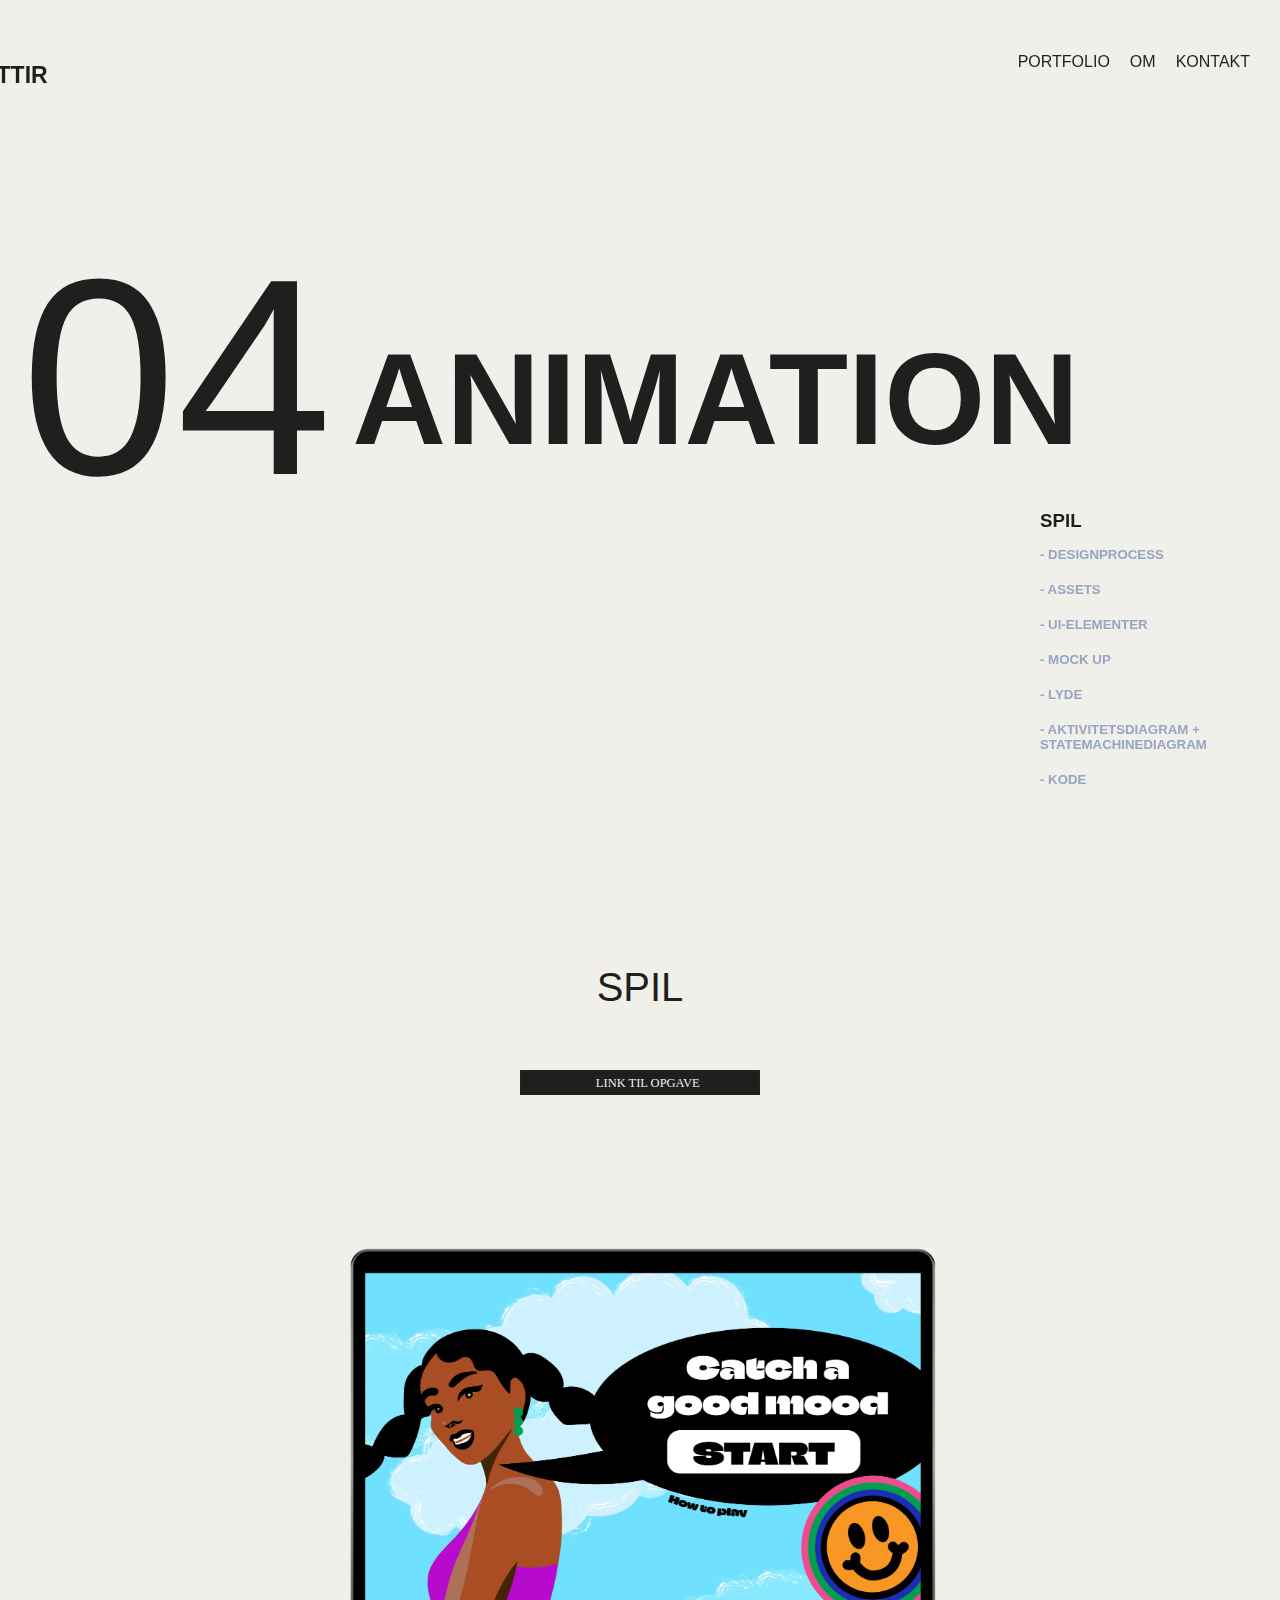
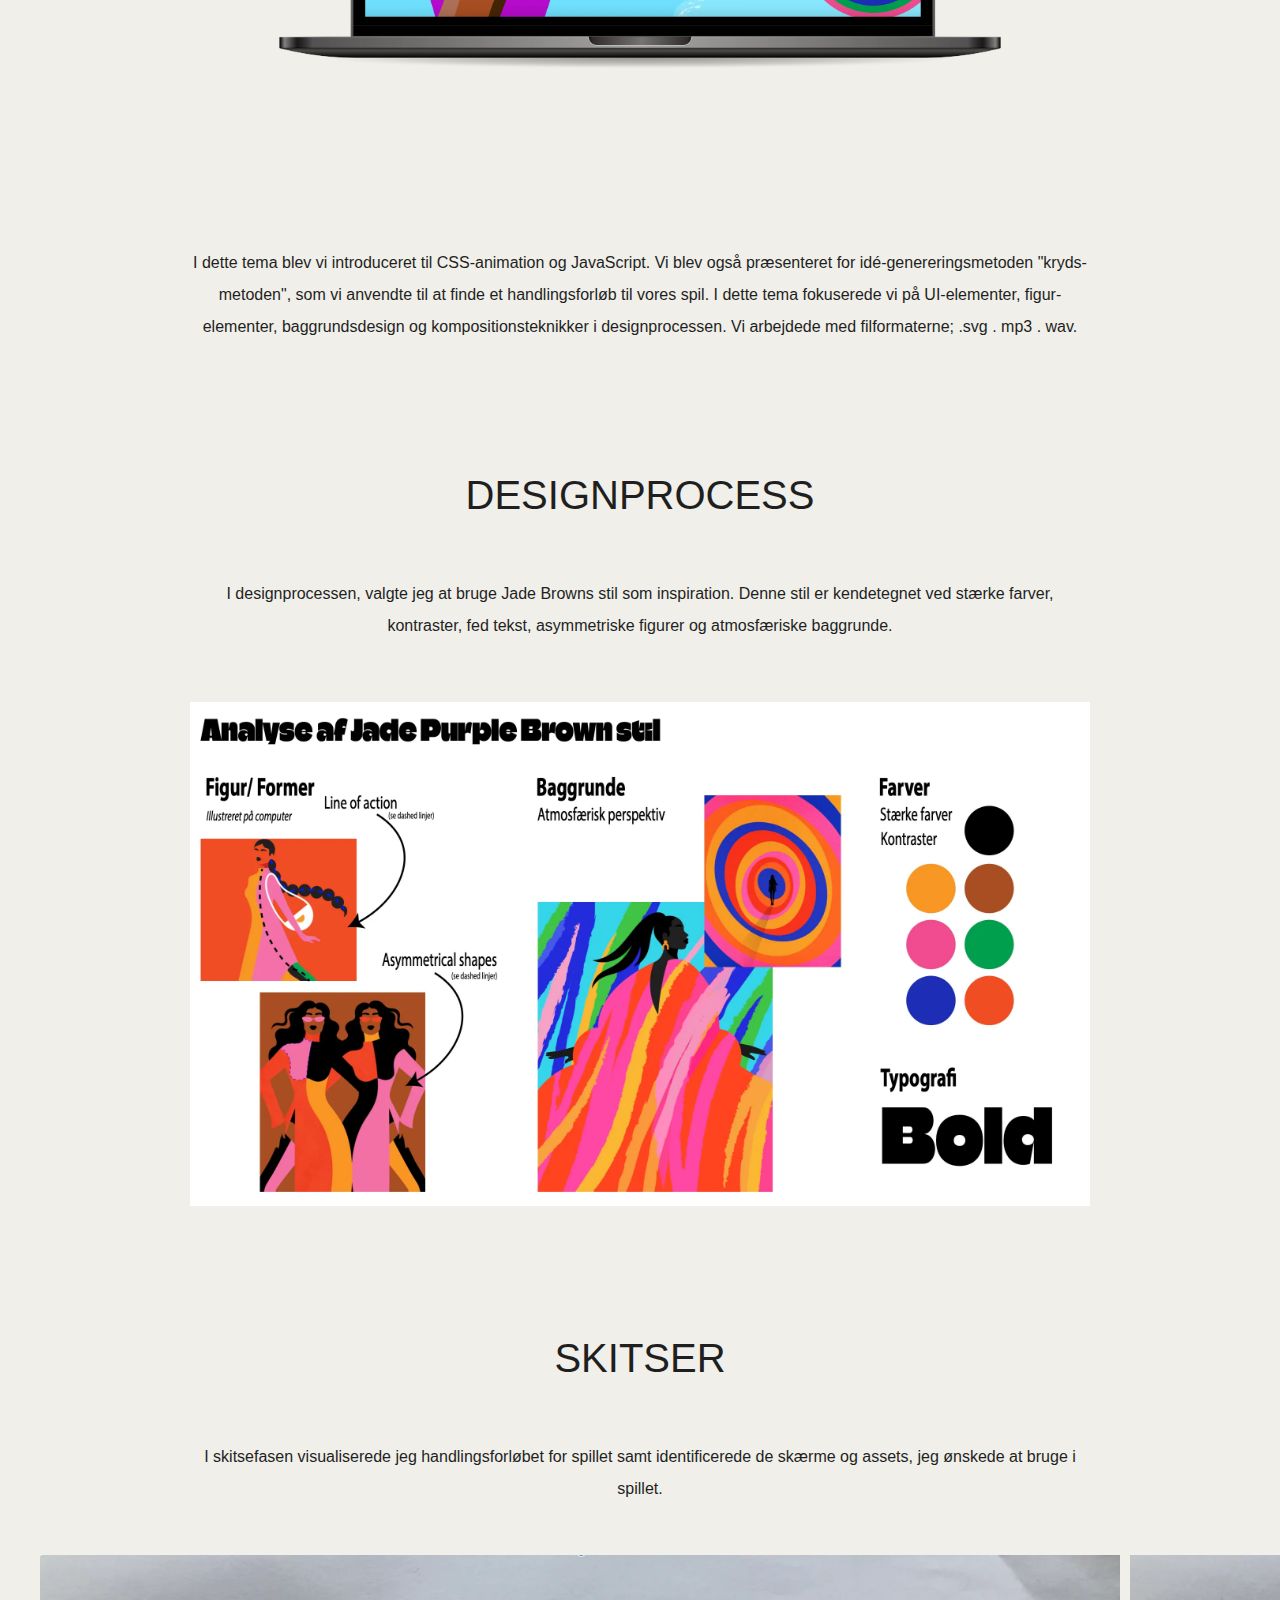
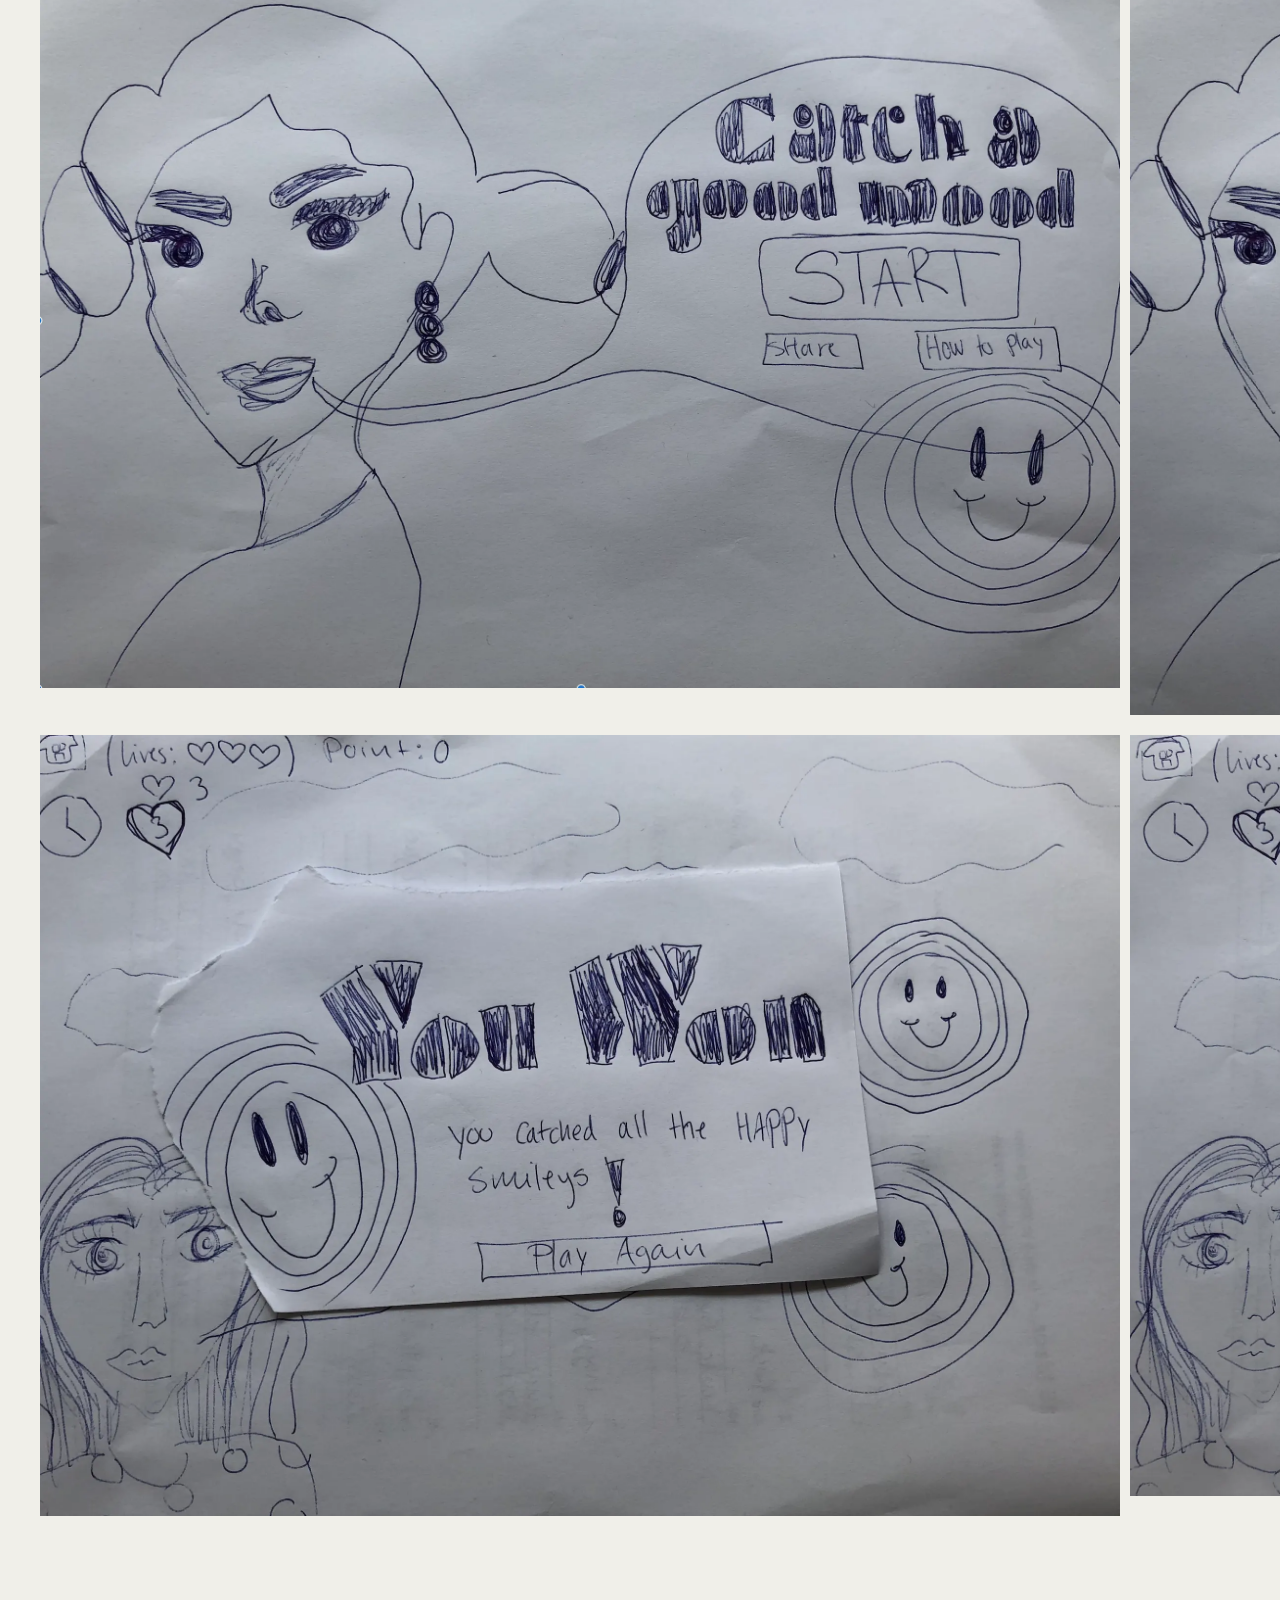
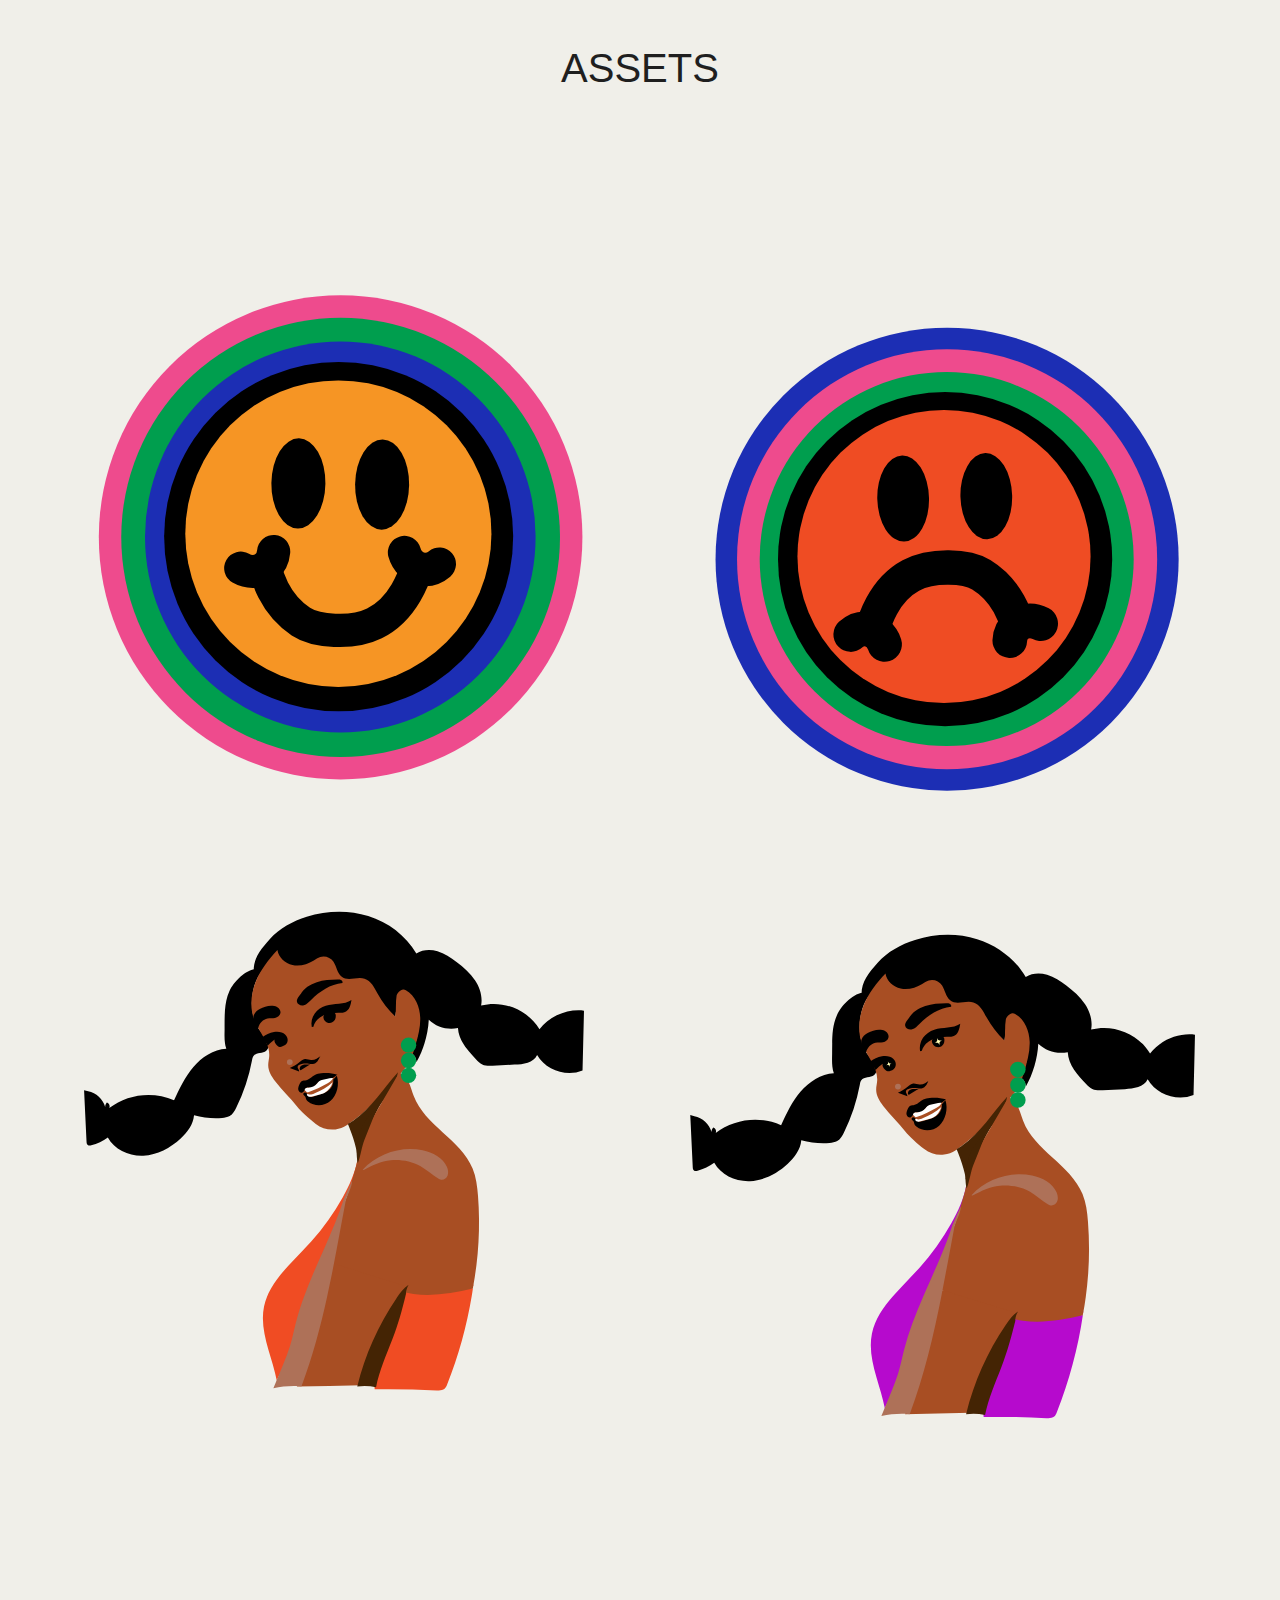
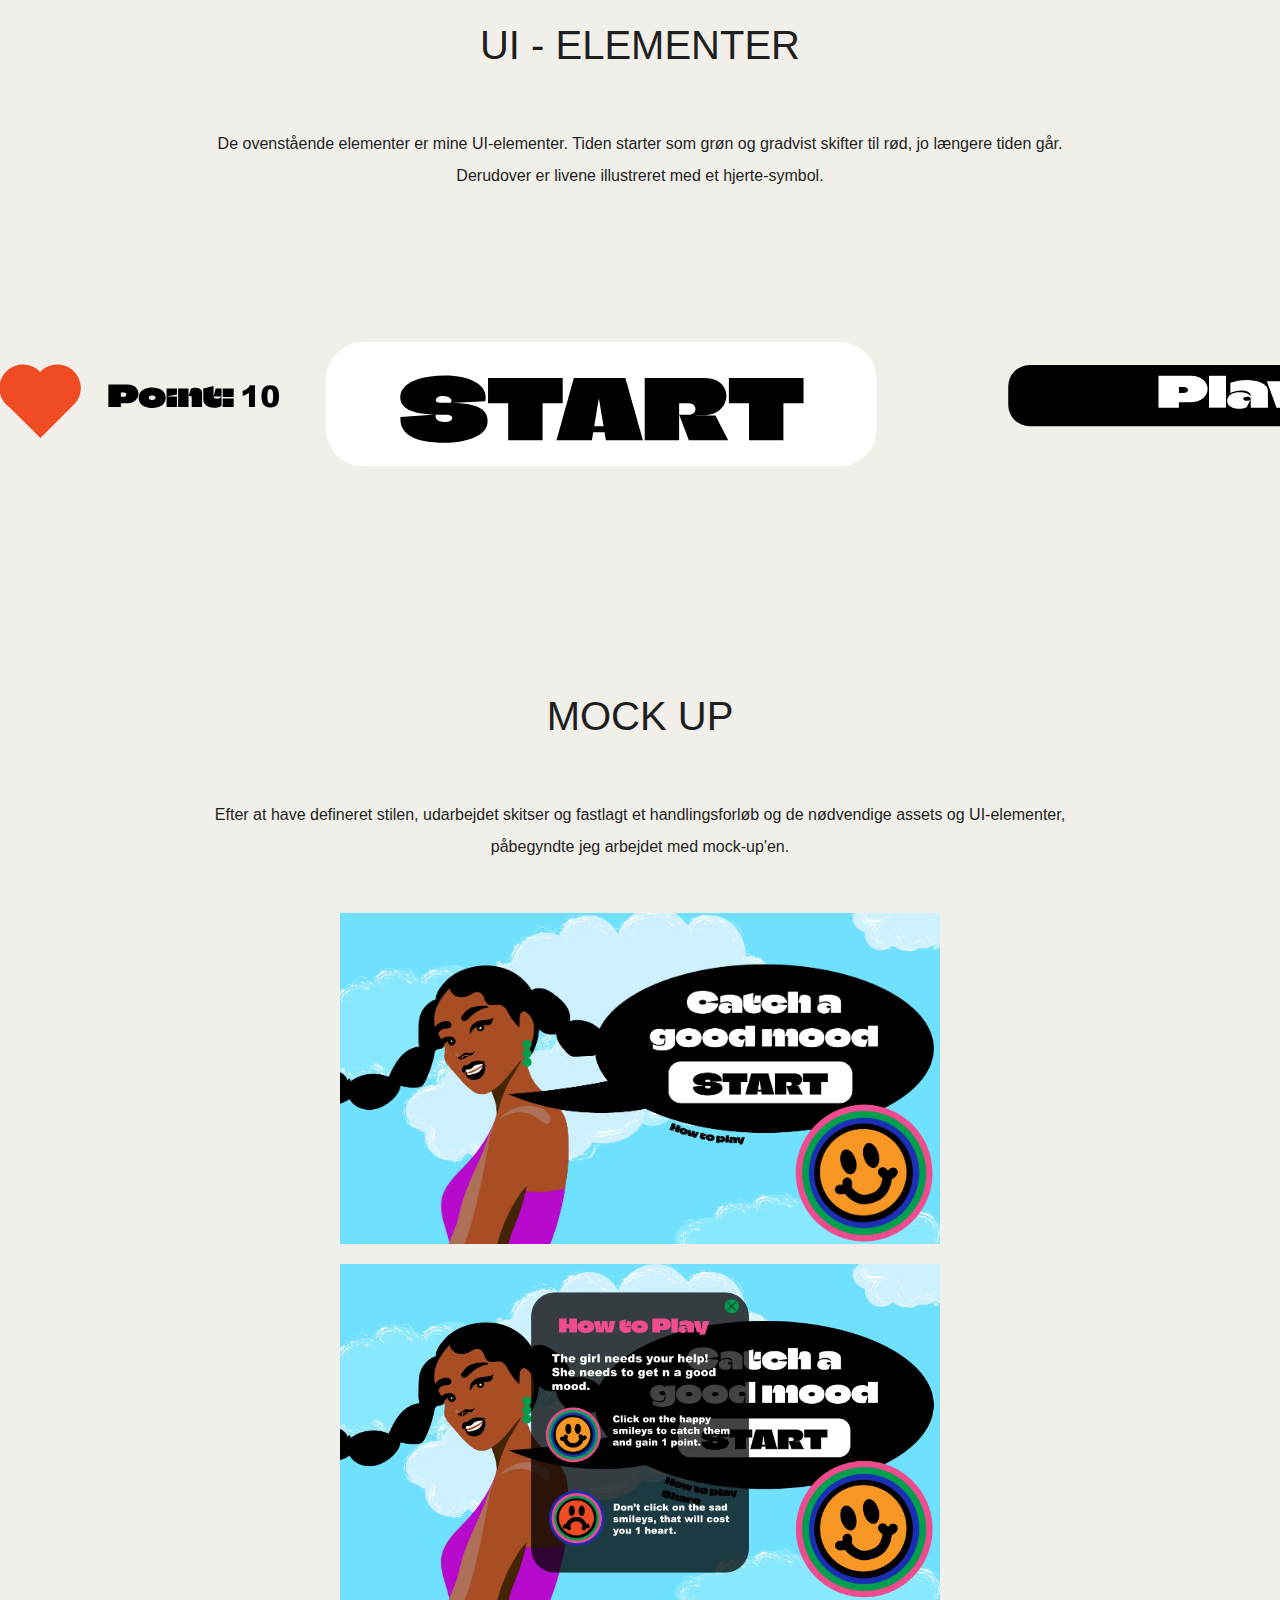
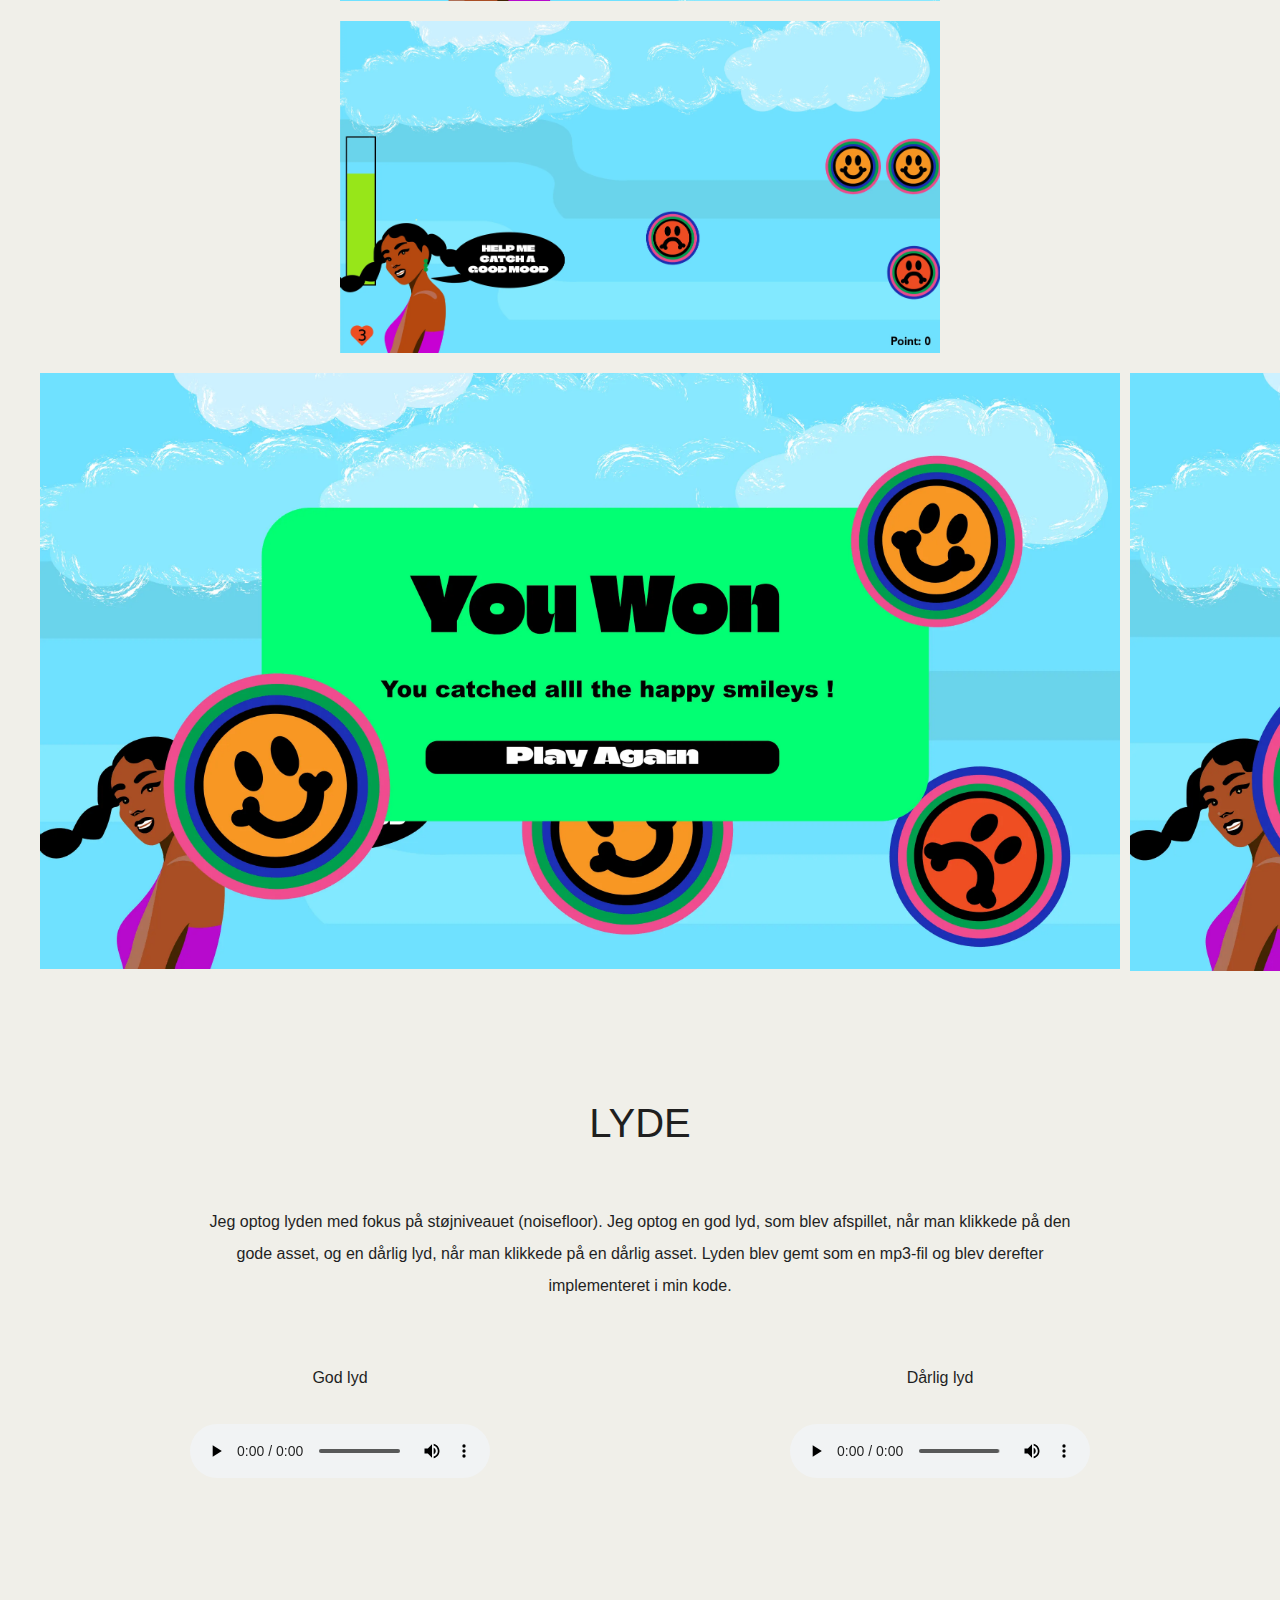
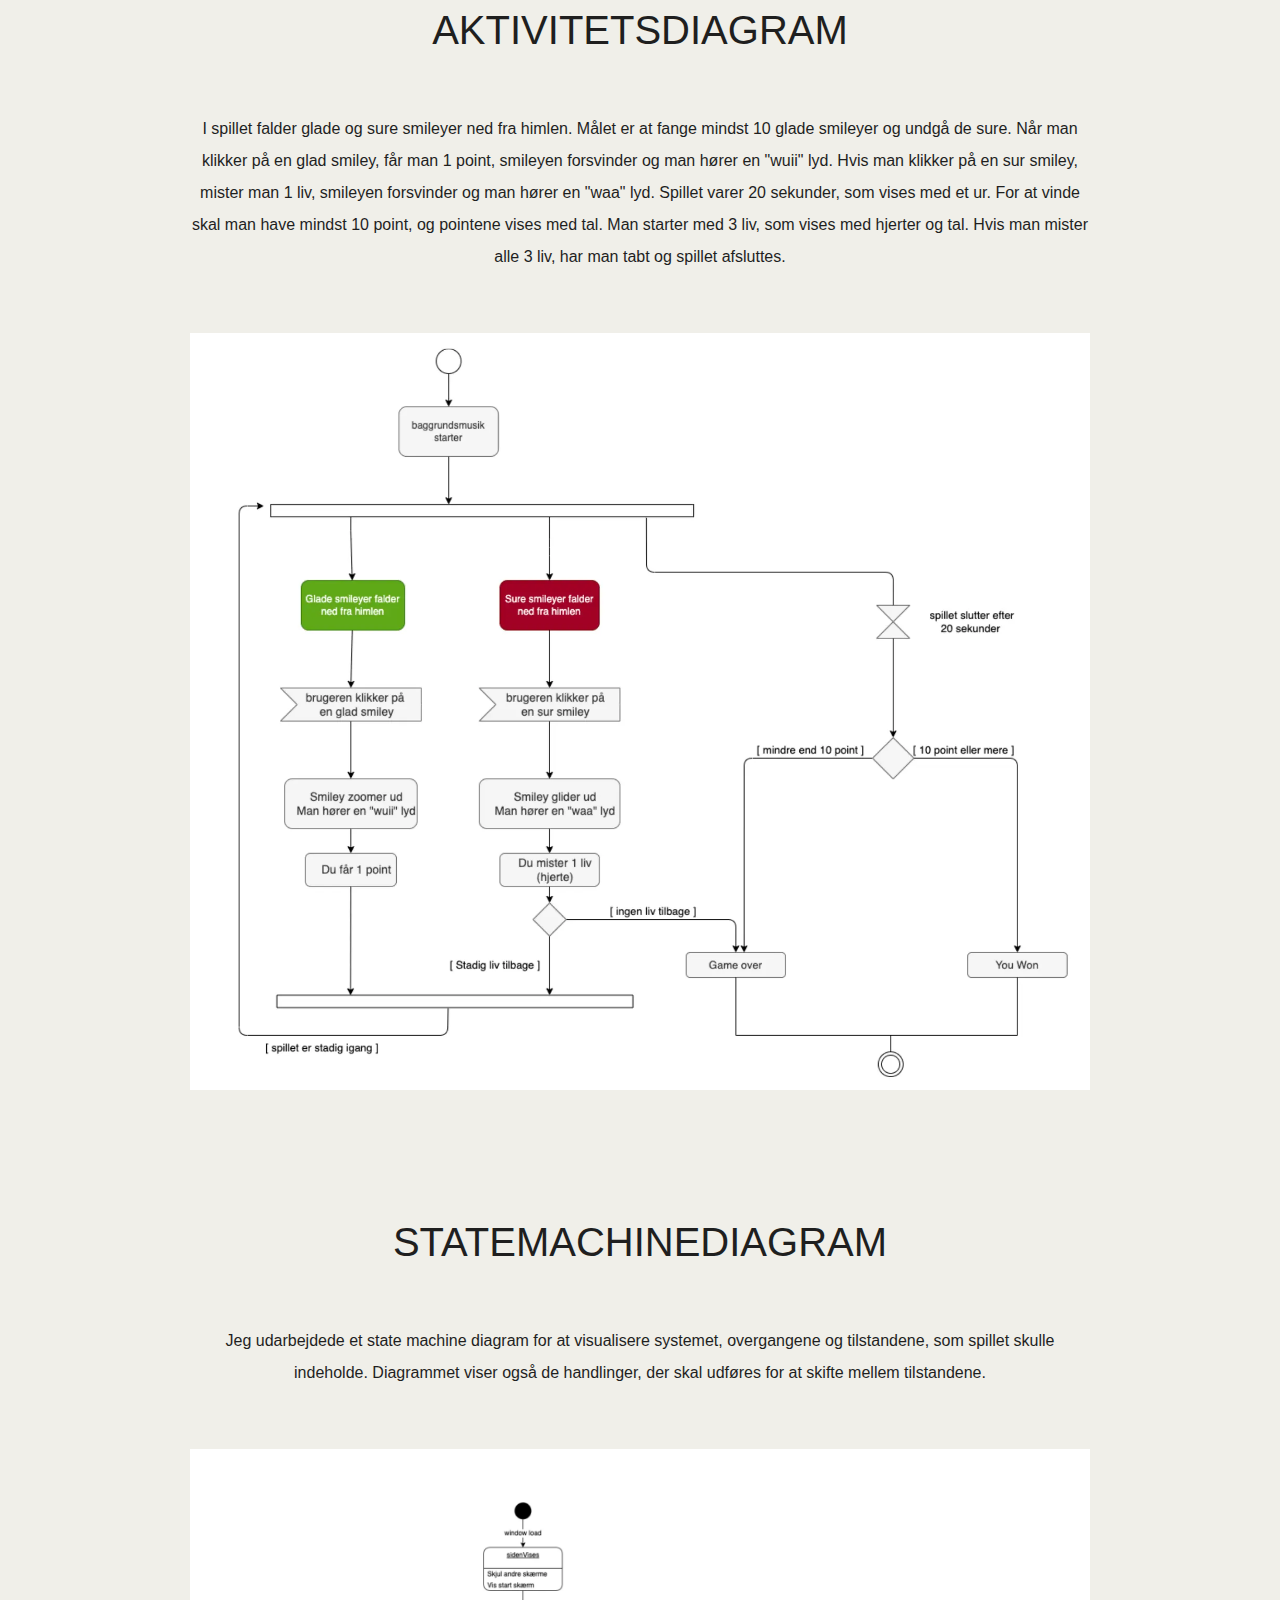
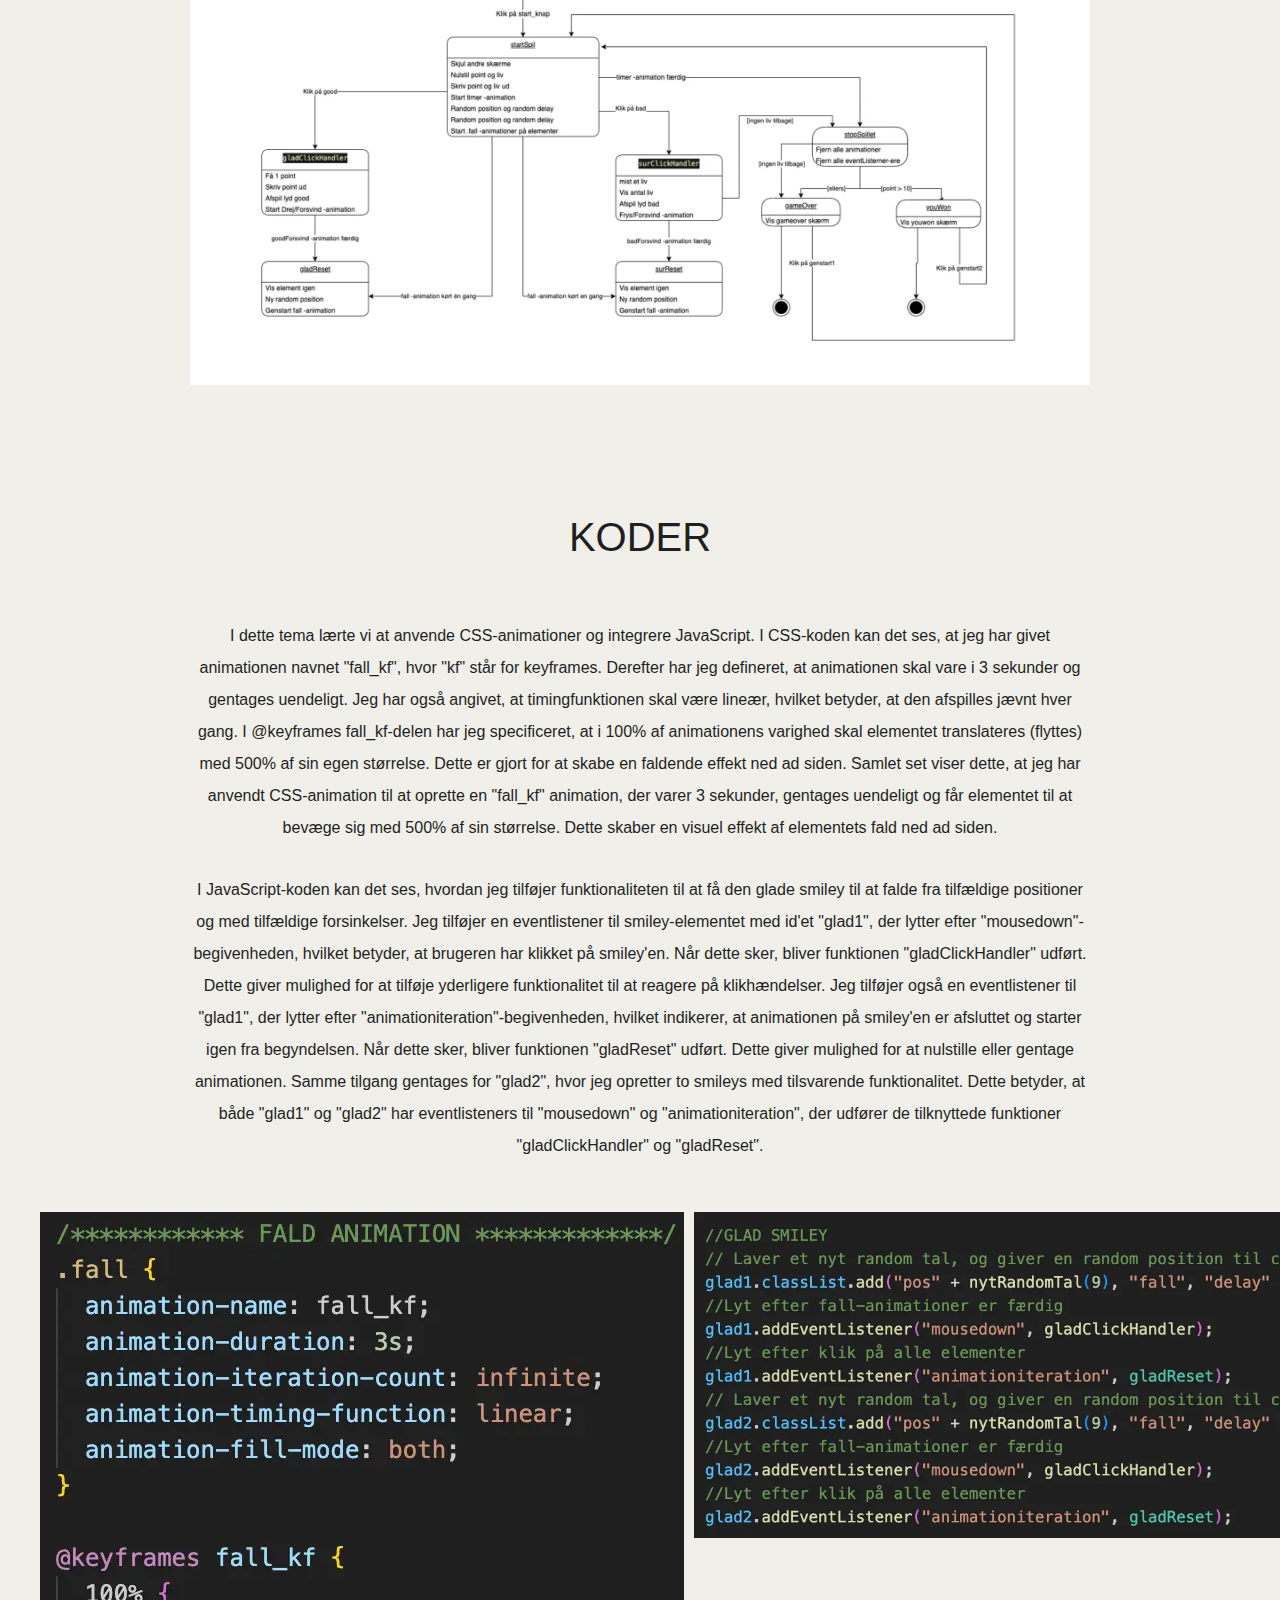
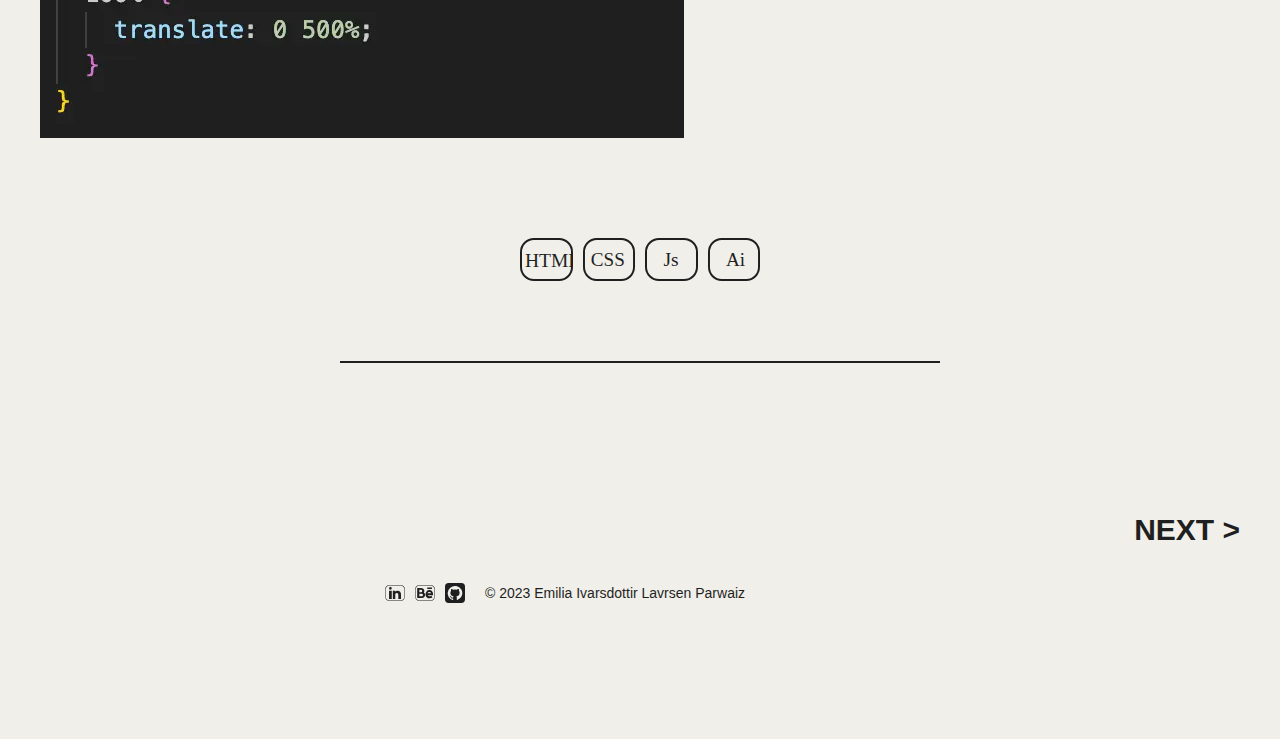
==== commit 69bff1c1: "tilføjet koder" ====
--- a/animation.html
+++ b/animation.html
@@ -73,6 +73,9 @@
                 </a>
                 <a href="#section-22">
                     <h5>- AKTIVITETSDIAGRAM + STATEMACHINEDIAGRAM</h5>
+                </a>
+                <a href="#section-kode2">
+                    <h5>- KODE</h5>
                 </a>
             </div>
         </div>
@@ -195,7 +198,48 @@
                 indeholde. Diagrammet viser også de handlinger, der skal udføres for at skifte mellem tilstandene.</p>
 
             <img class="img-emne1" src="img/animation/smd.webp" alt="STATEMACHINEDIAGRAM">
-
+            <div id="section-kode2"></div>
+            <h6>KODER</h6>
+            <p>I dette tema lærte vi at anvende CSS-animationer og integrere JavaScript. I CSS-koden kan det ses, at jeg
+                har givet
+                animationen navnet "fall_kf", hvor "kf" står for keyframes. Derefter har jeg defineret, at animationen
+                skal vare i 3
+                sekunder og gentages uendeligt. Jeg har også angivet, at timingfunktionen skal være lineær, hvilket
+                betyder, at den
+                afspilles jævnt hver gang.
+                I @keyframes fall_kf-delen har jeg specificeret, at i 100% af animationens varighed skal elementet
+                translateres
+                (flyttes) med 500% af sin egen størrelse. Dette er gjort for at skabe en faldende effekt ned ad siden.
+                Samlet set viser dette, at jeg har anvendt CSS-animation til at oprette en "fall_kf" animation, der
+                varer 3 sekunder,
+                gentages uendeligt og får elementet til at bevæge sig med 500% af sin størrelse. Dette skaber en visuel
+                effekt af
+                elementets fald ned ad siden.</p>
+            <p> I JavaScript-koden kan det ses, hvordan jeg tilføjer funktionaliteten til at få den glade smiley
+                til at falde fra
+                tilfældige positioner og med tilfældige forsinkelser.
+
+                Jeg tilføjer en eventlistener til smiley-elementet med id'et "glad1", der lytter efter
+                "mousedown"-begivenheden, hvilket
+                betyder, at brugeren har klikket på smiley'en. Når dette sker, bliver funktionen "gladClickHandler"
+                udført. Dette giver
+                mulighed for at tilføje yderligere funktionalitet til at reagere på klikhændelser.
+
+                Jeg tilføjer også en eventlistener til "glad1", der lytter efter "animationiteration"-begivenheden,
+                hvilket indikerer,
+                at animationen på smiley'en er afsluttet og starter igen fra begyndelsen. Når dette sker, bliver
+                funktionen "gladReset"
+                udført. Dette giver mulighed for at nulstille eller gentage animationen.
+
+                Samme tilgang gentages for "glad2", hvor jeg opretter to smileys med tilsvarende funktionalitet. Dette
+                betyder, at både
+                "glad1" og "glad2" har eventlisteners til "mousedown" og "animationiteration", der udfører de
+                tilknyttede funktioner
+                "gladClickHandler" og "gladReset".</p>
+            <div class="grid-1-1-indhold">
+                <img src="img/animation/css-animation.webp" alt="css">
+                <img src="img/animation/js-animation.webp" alt="javasript">
+            </div>
         </div>
 
         <div class="grid-1-1-1-1-værktøjer">
--- a/css/custom.css
+++ b/css/custom.css
@@ -477,7 +477,14 @@
   }
 }
 /* Portfolio */
-
+.interview {
+  font-size: 25px;
+  font-weight: 600;
+}
+.quest {
+  font-size: 16px;
+  font-weight: 600;
+}
 /* next knap */
 .next {
   text-decoration: none;
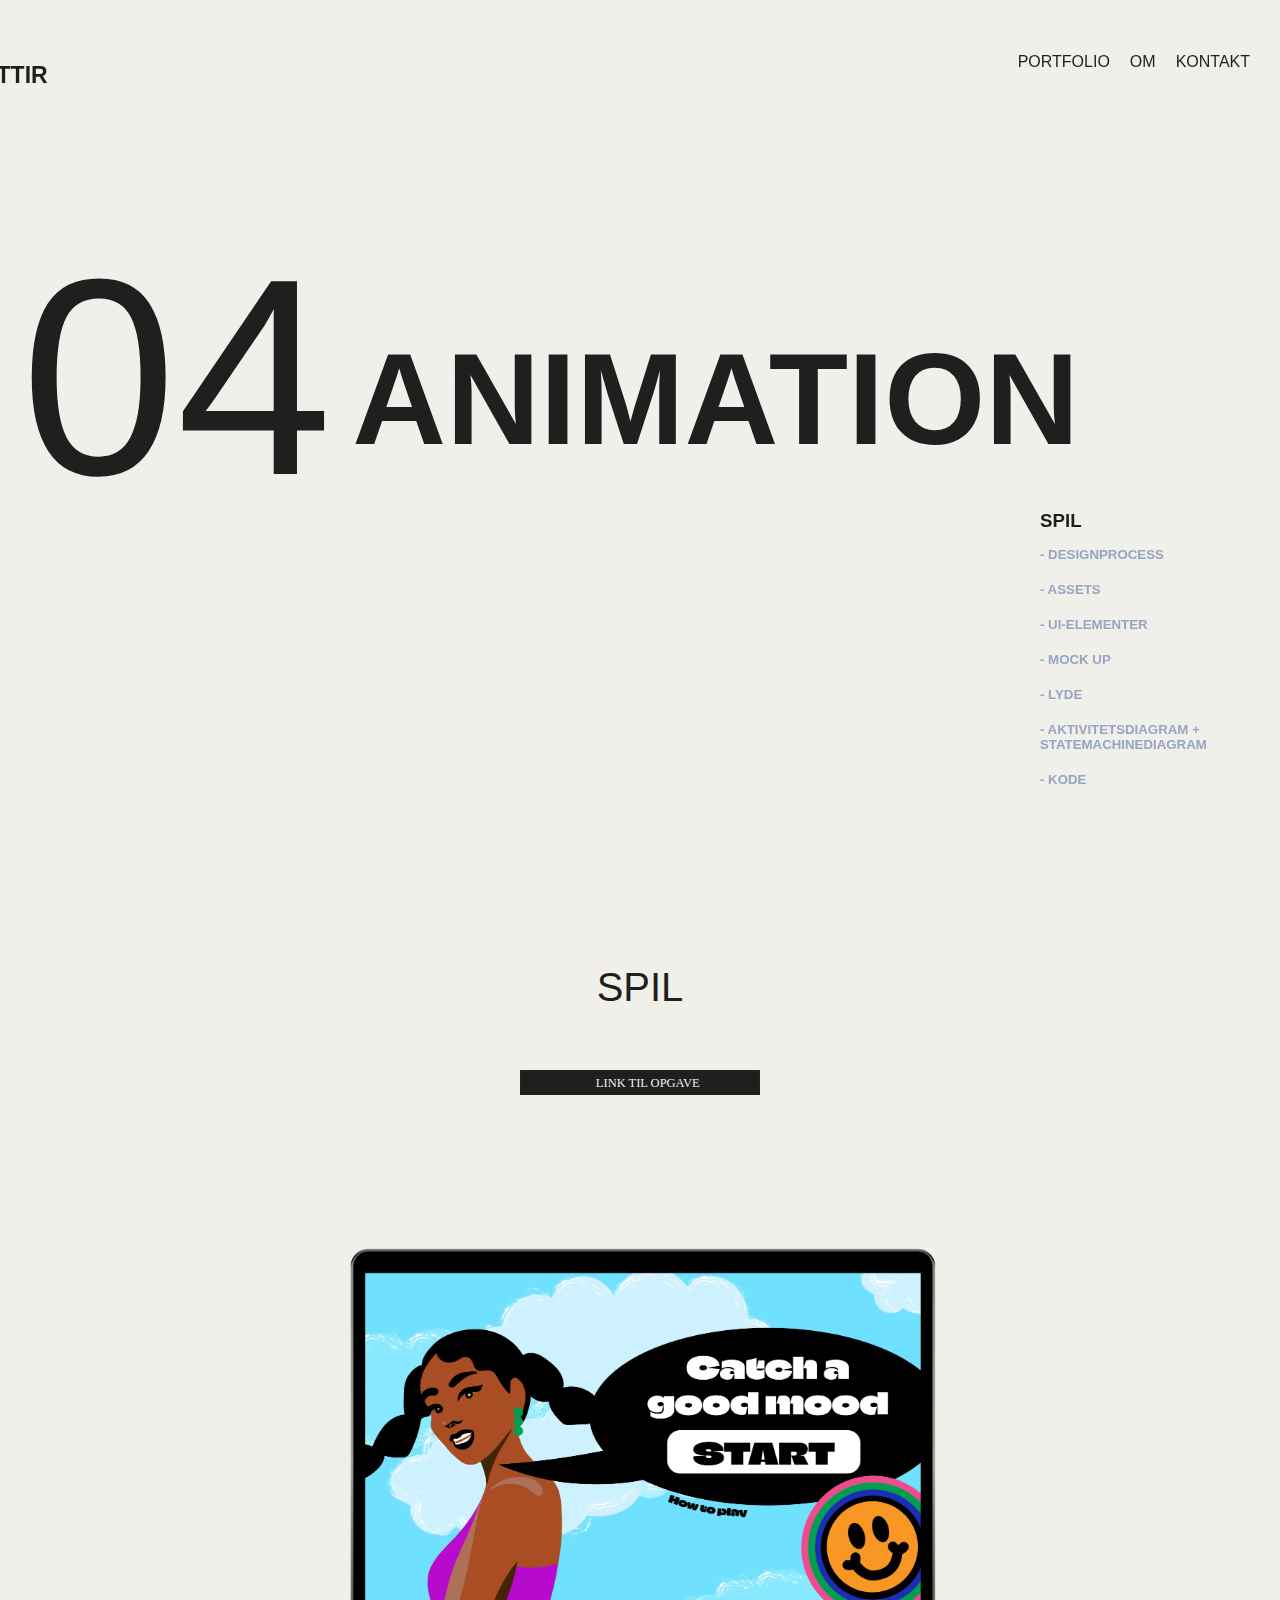
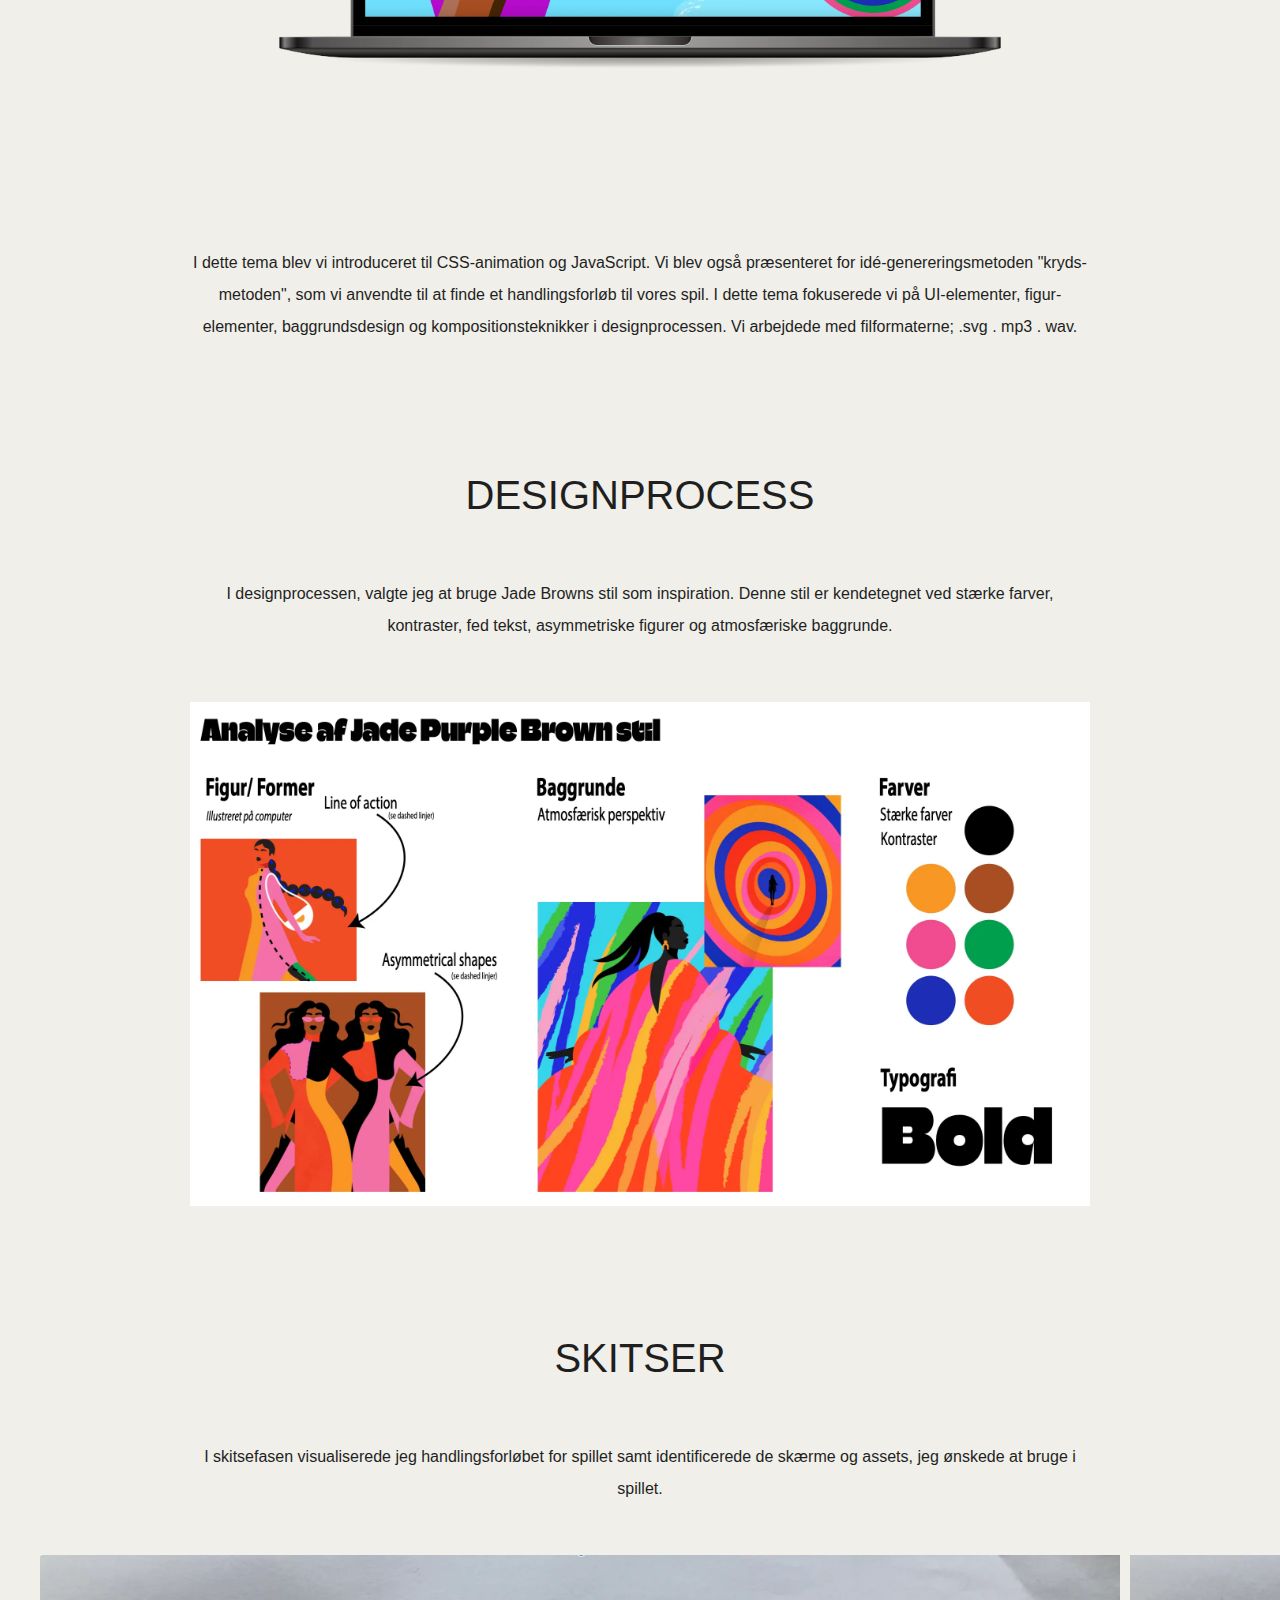
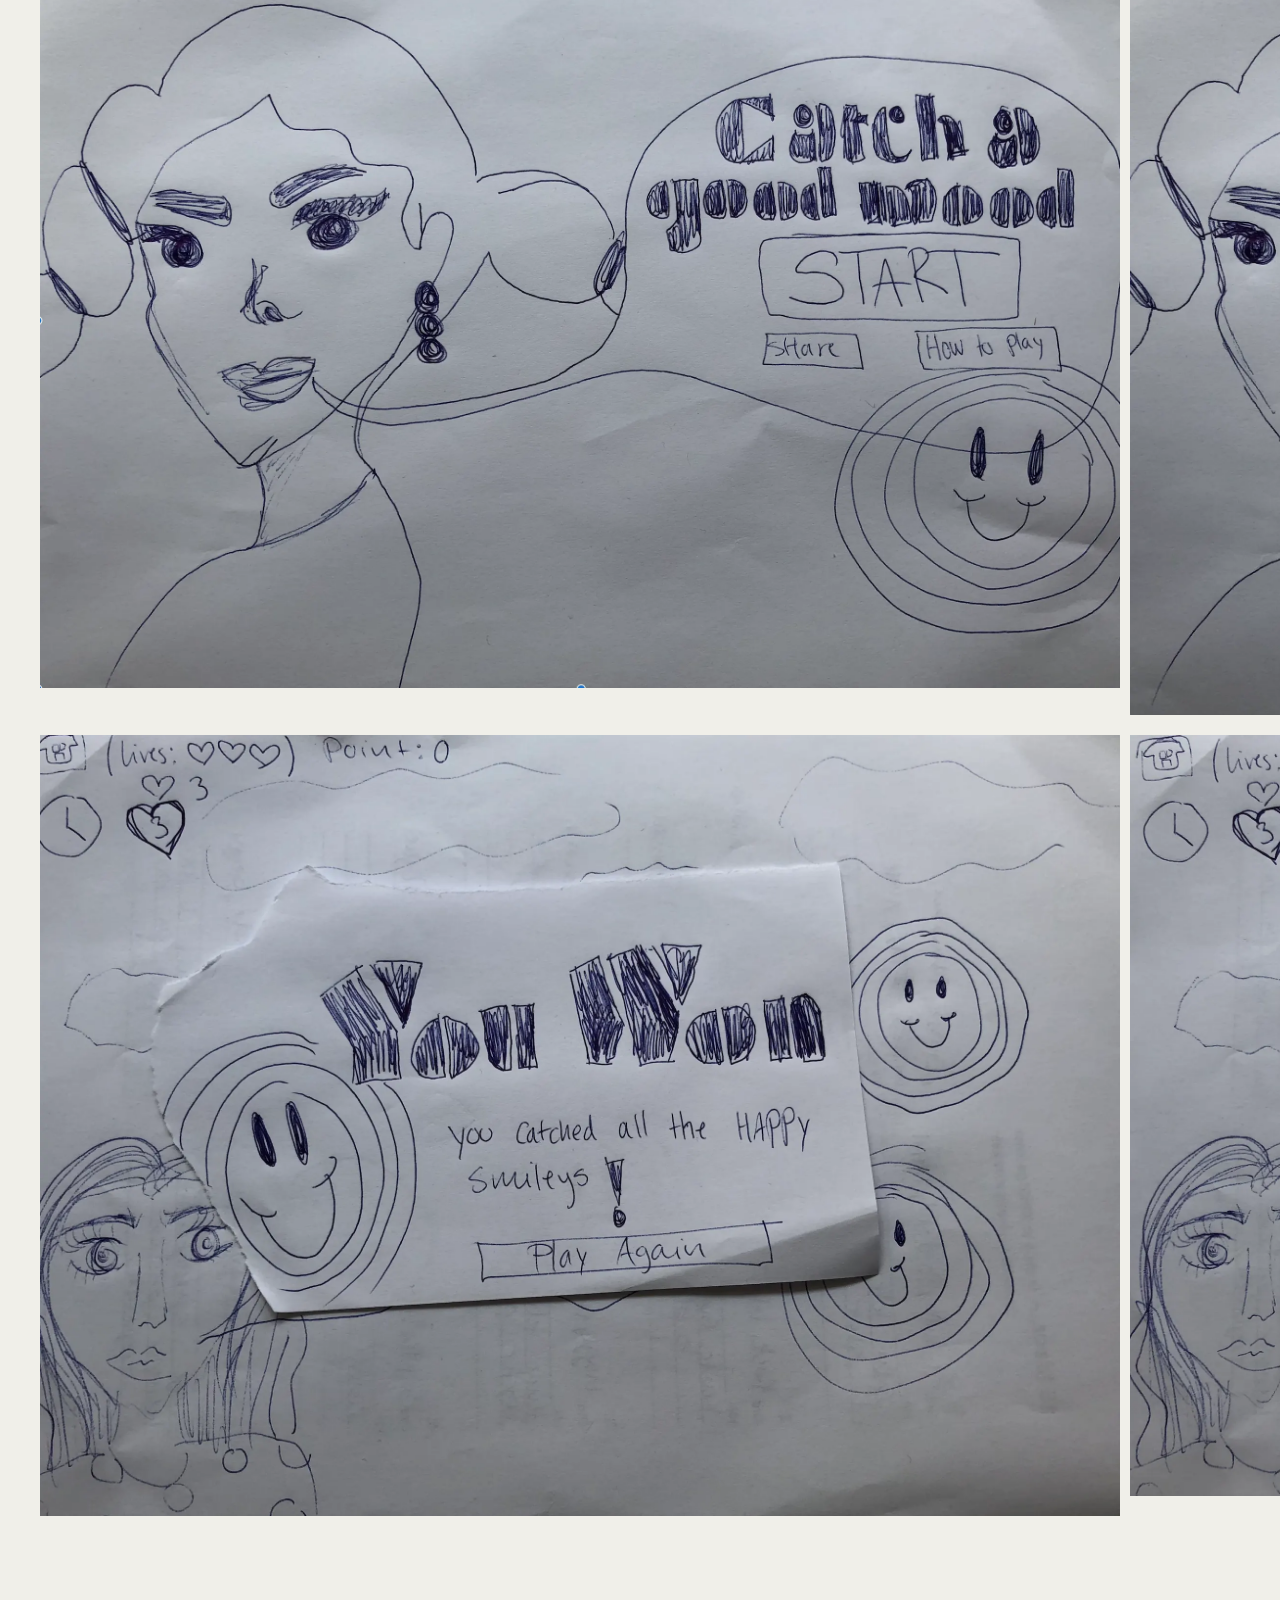
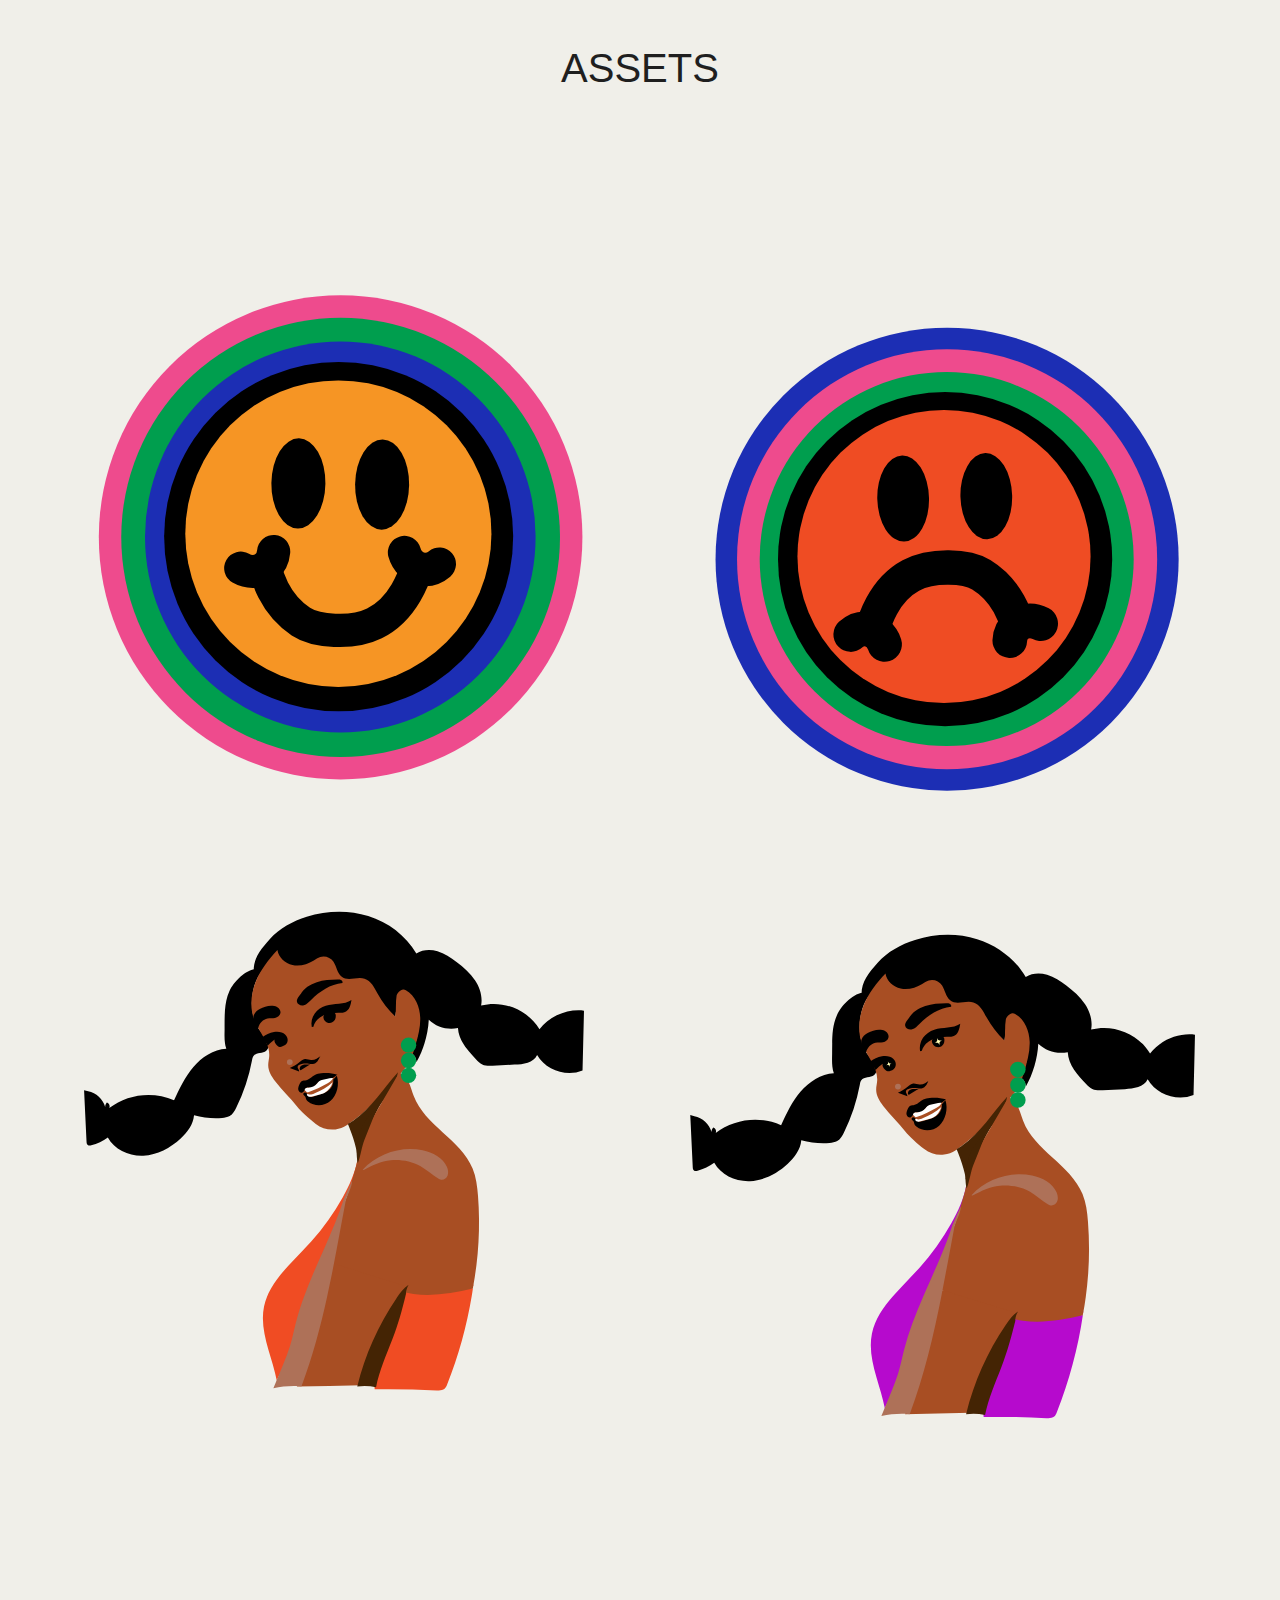
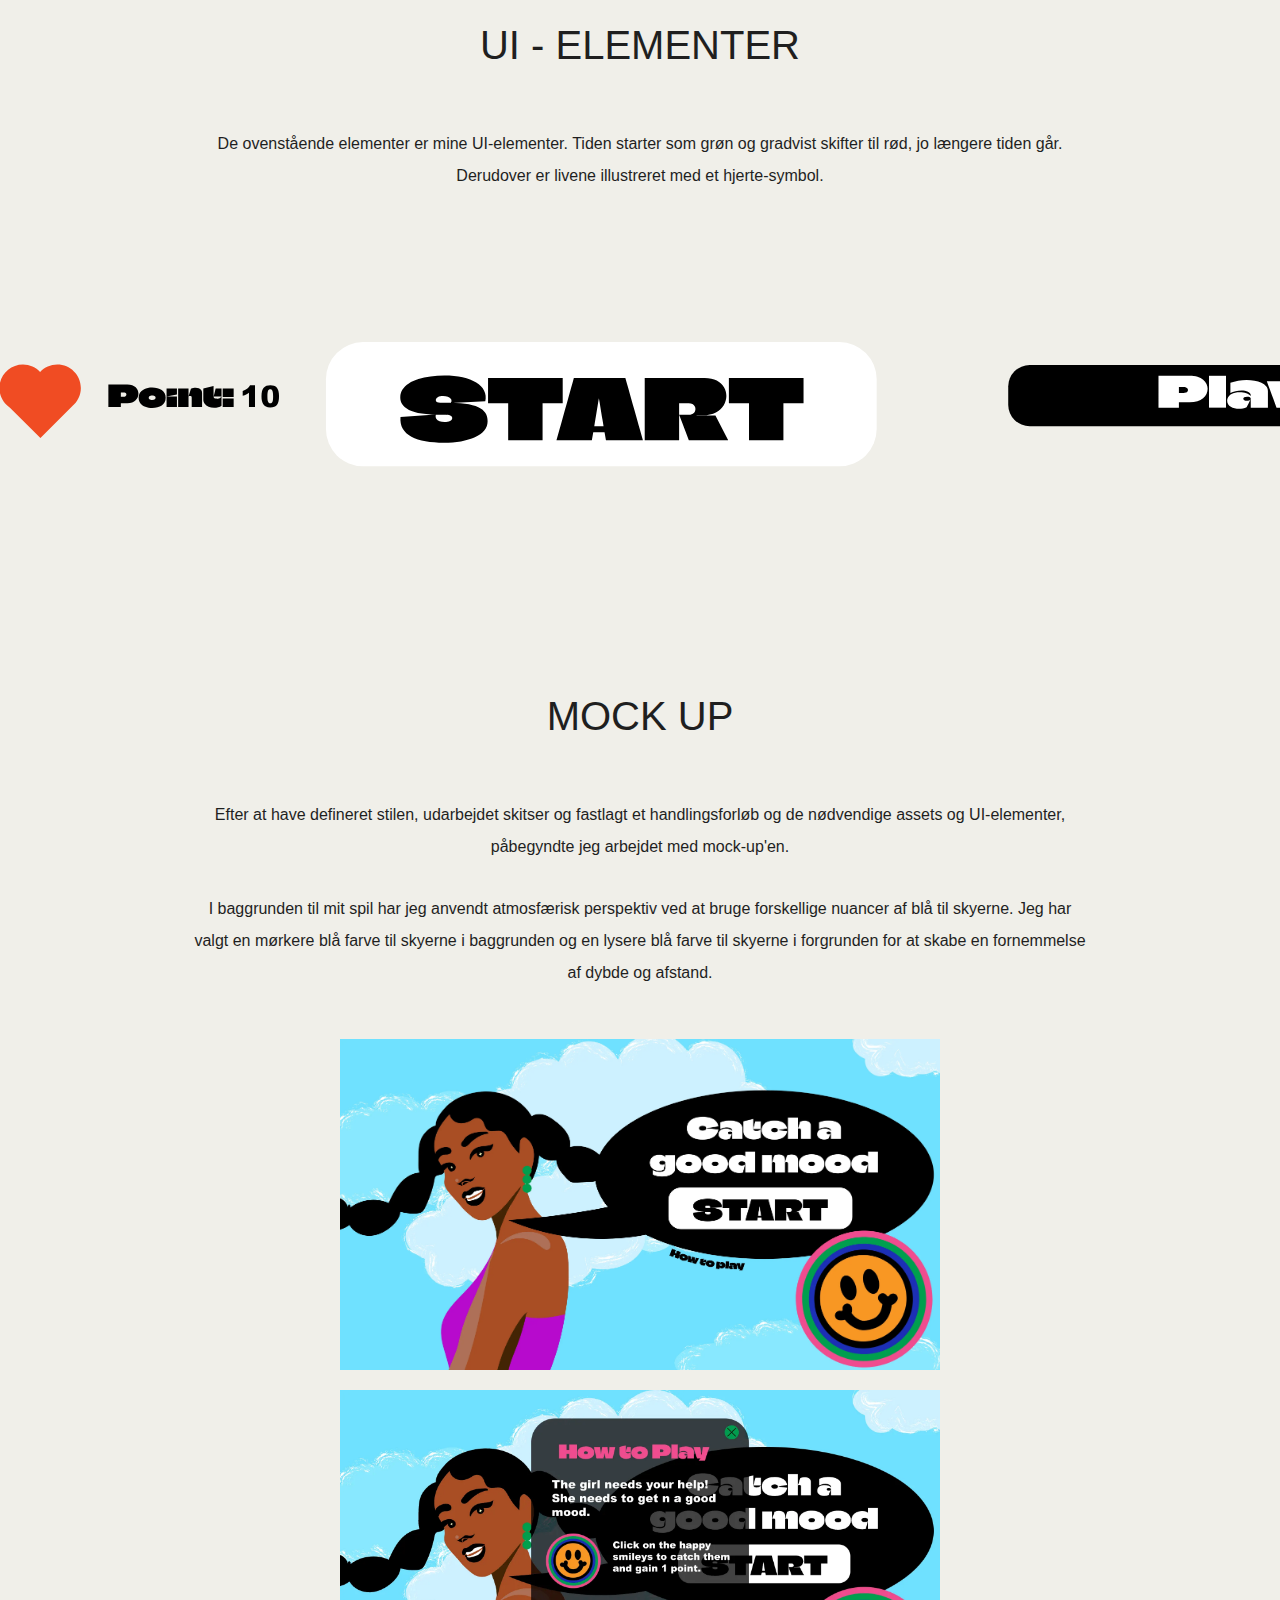
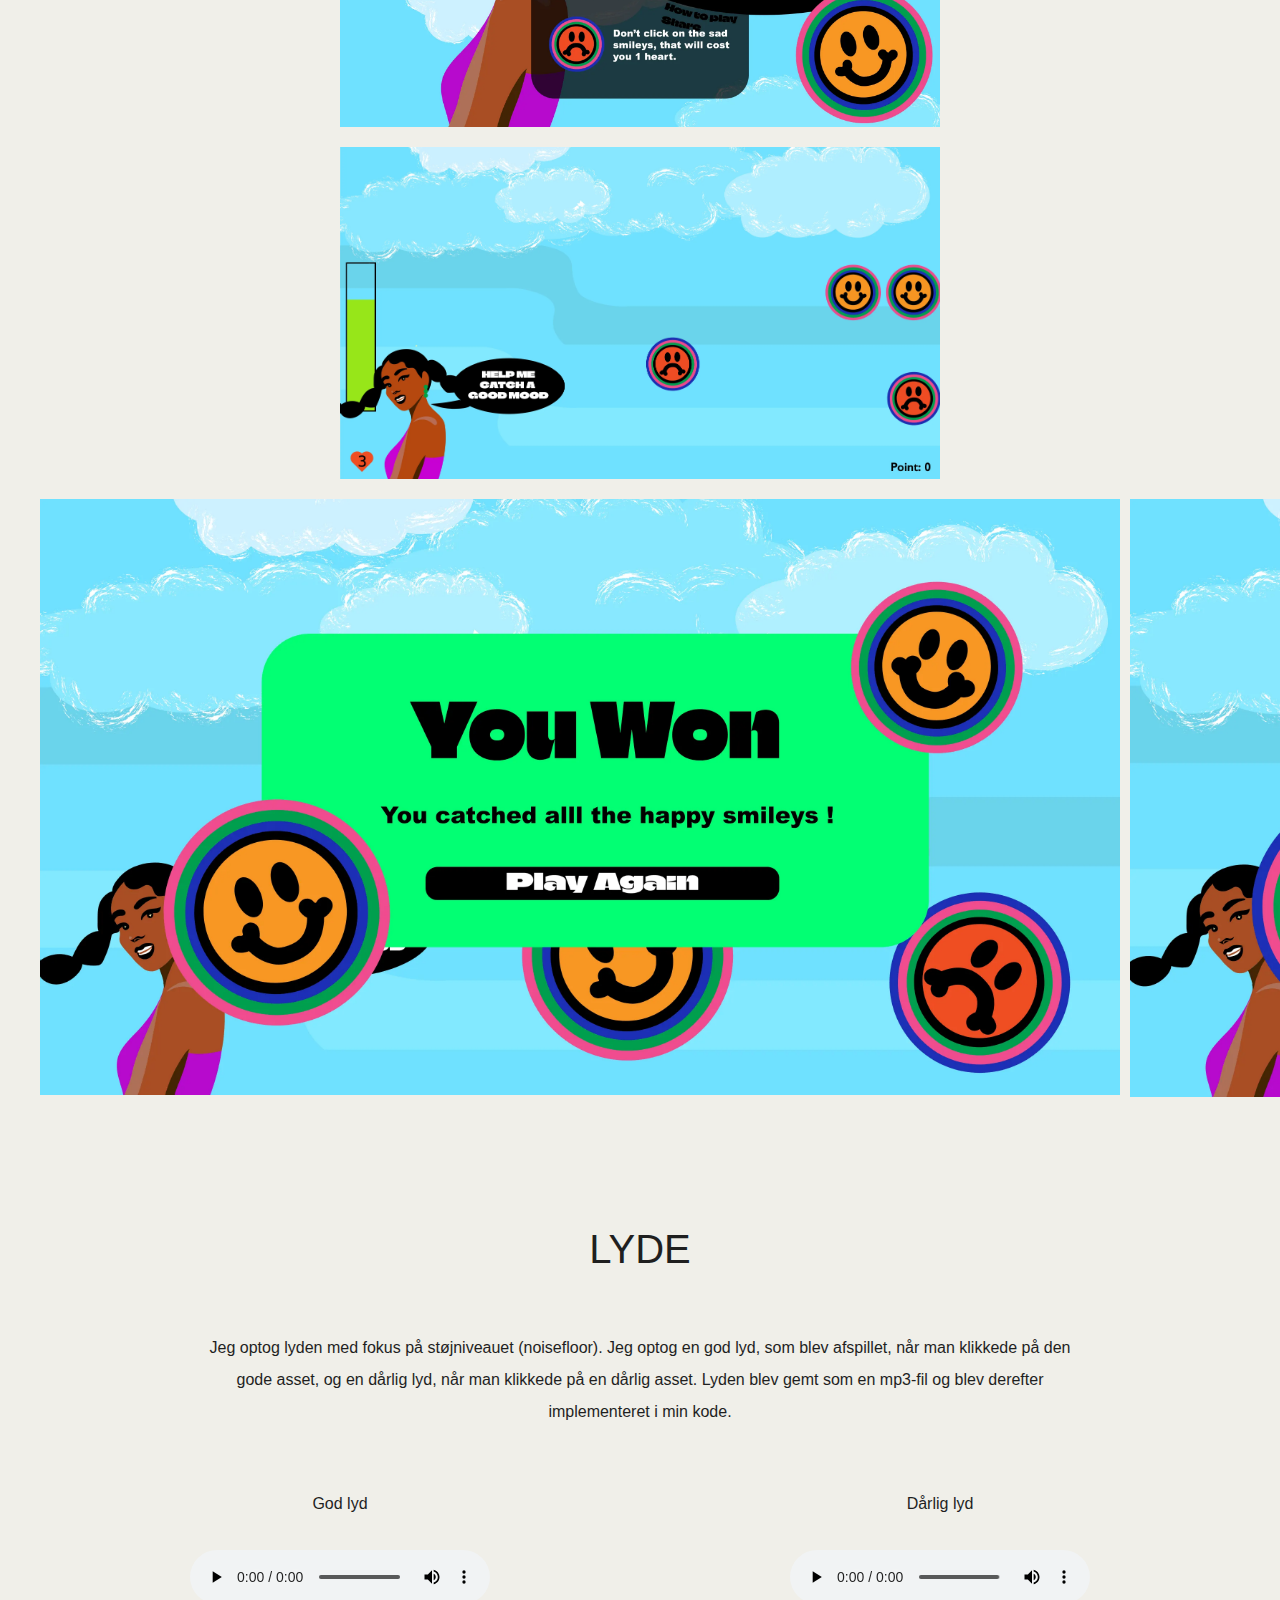
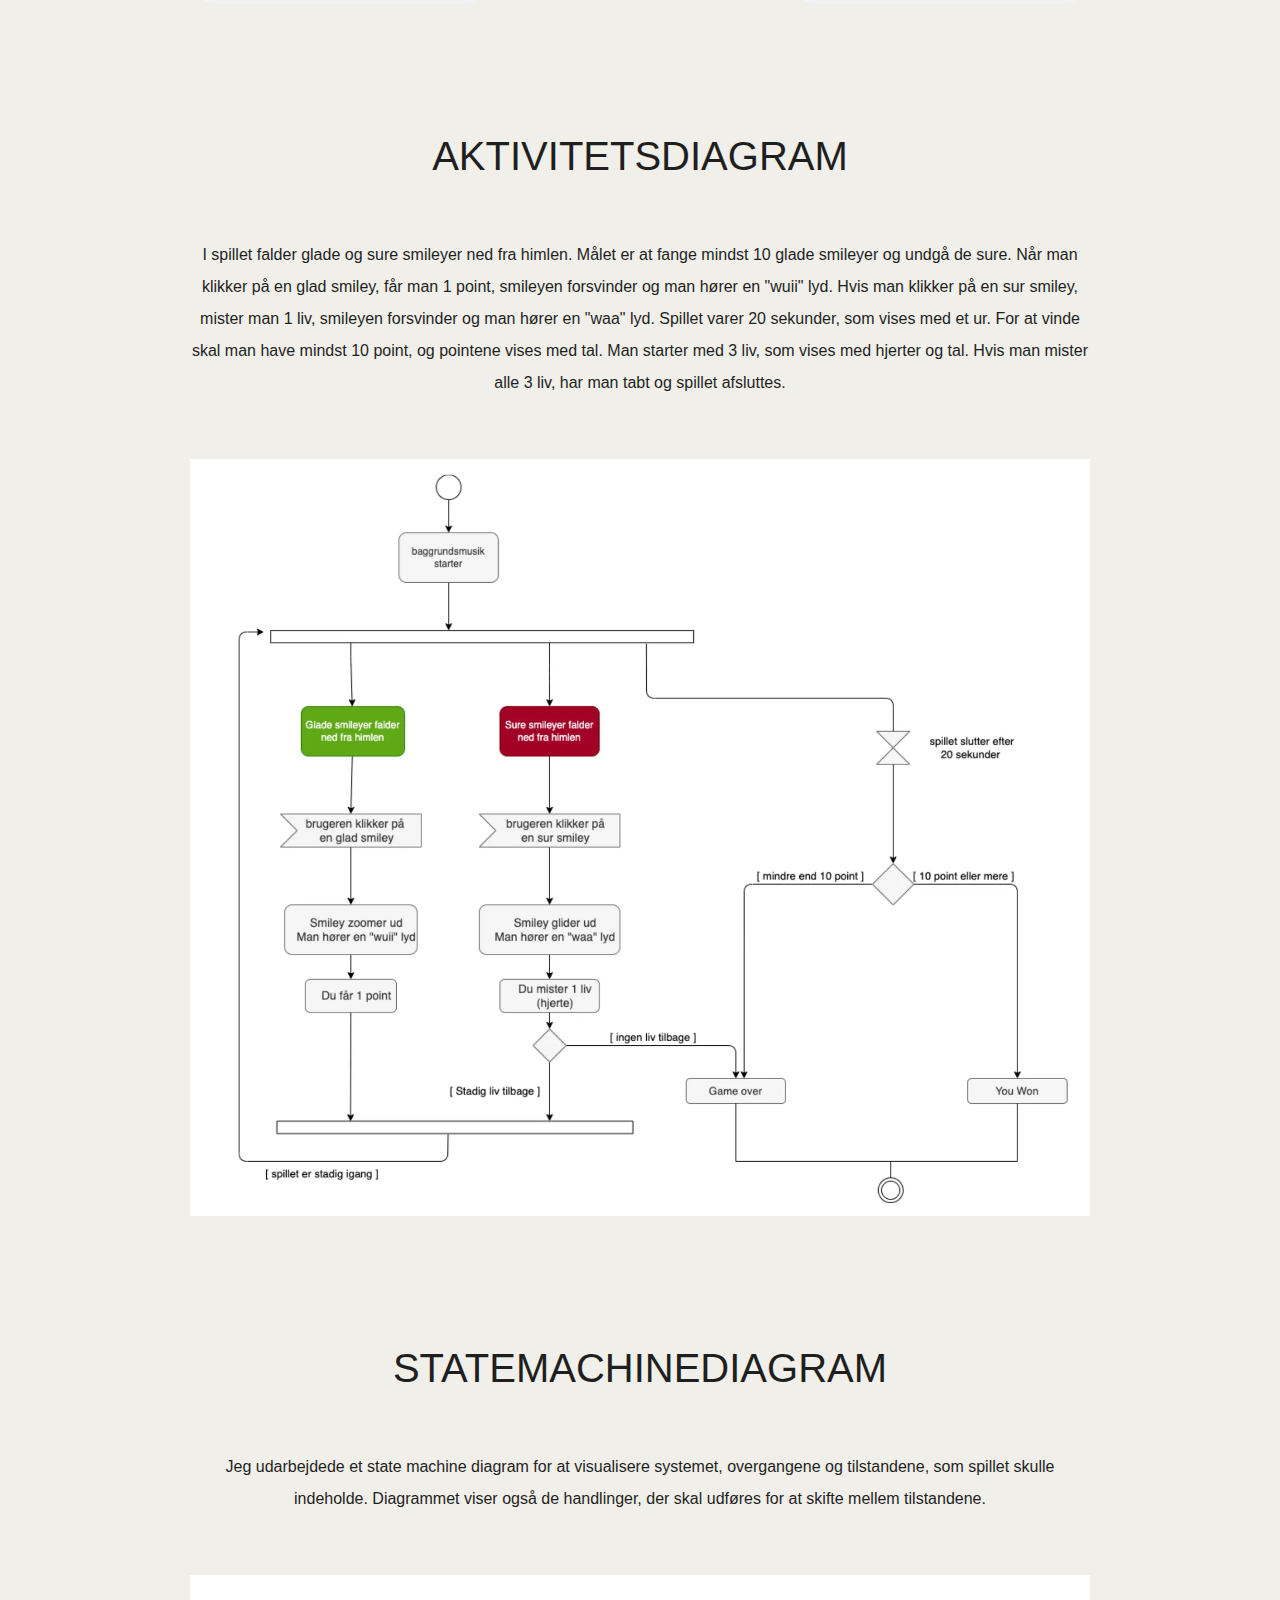
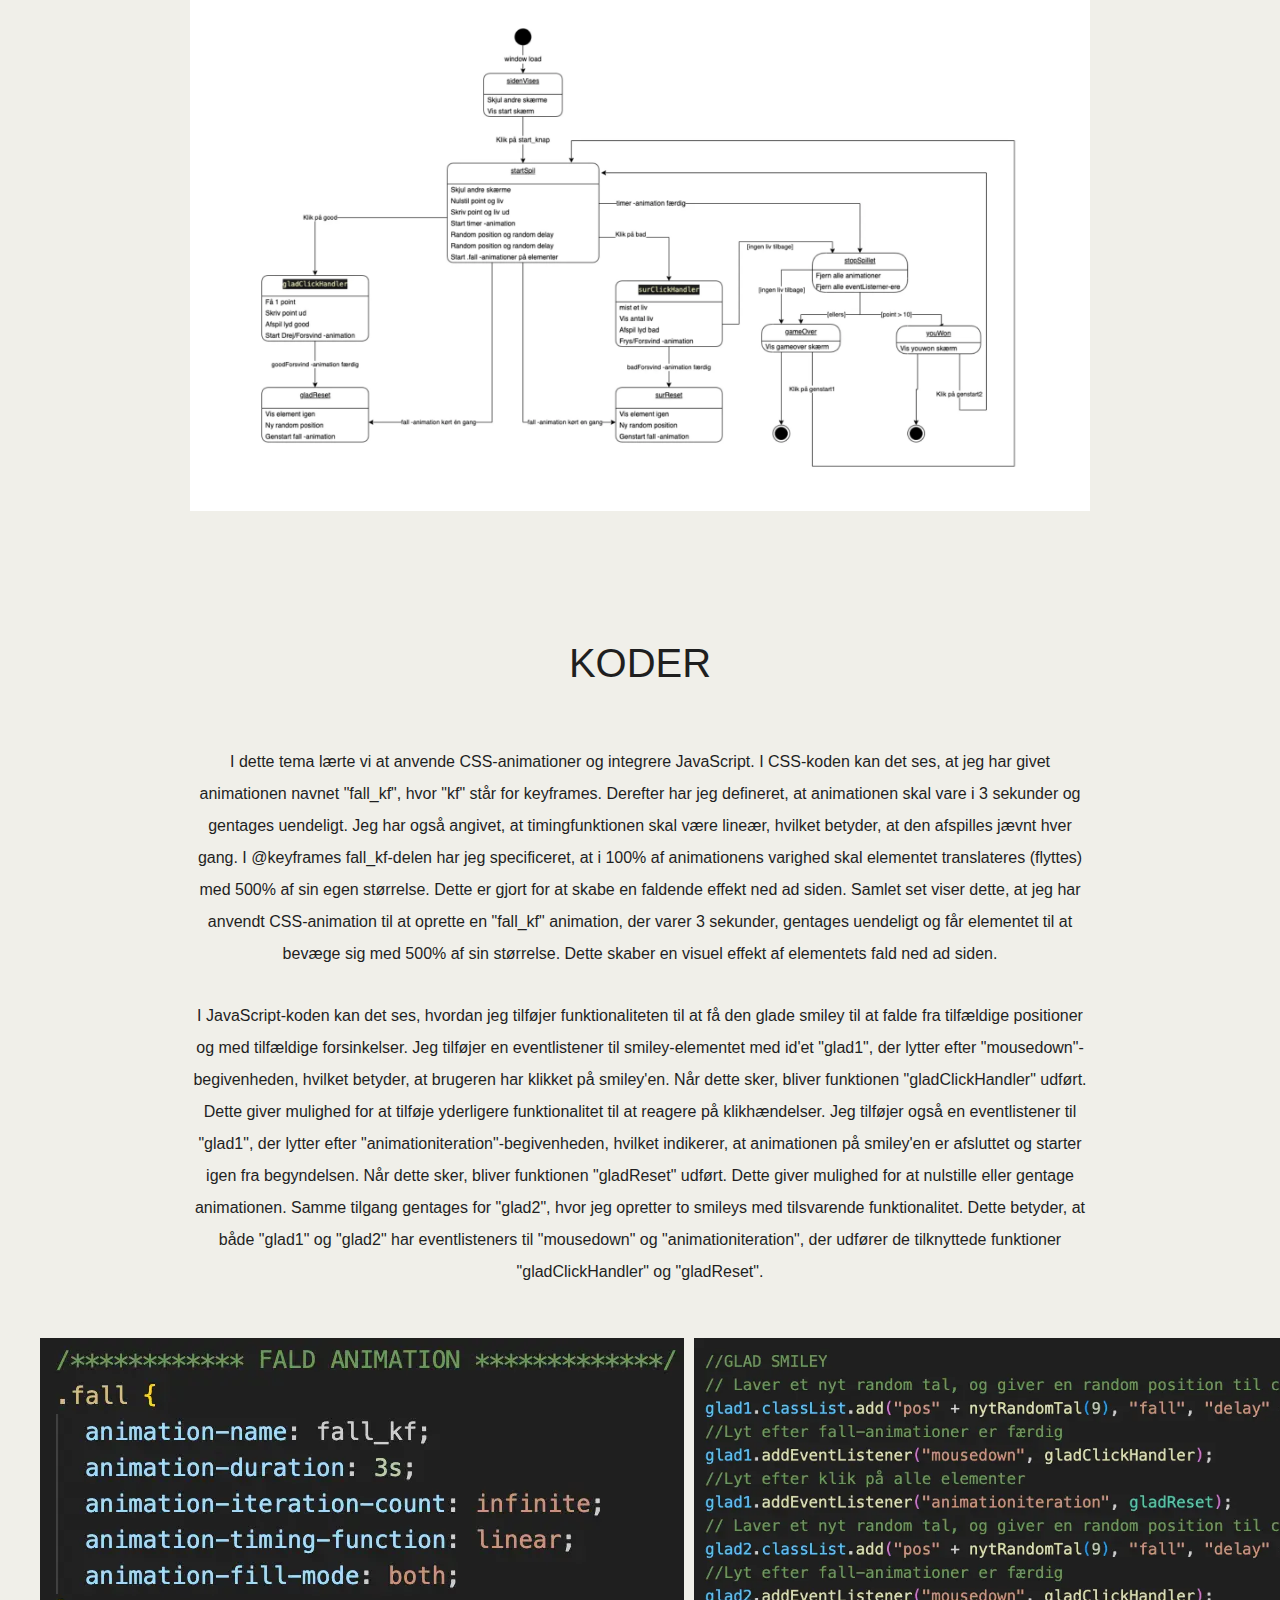
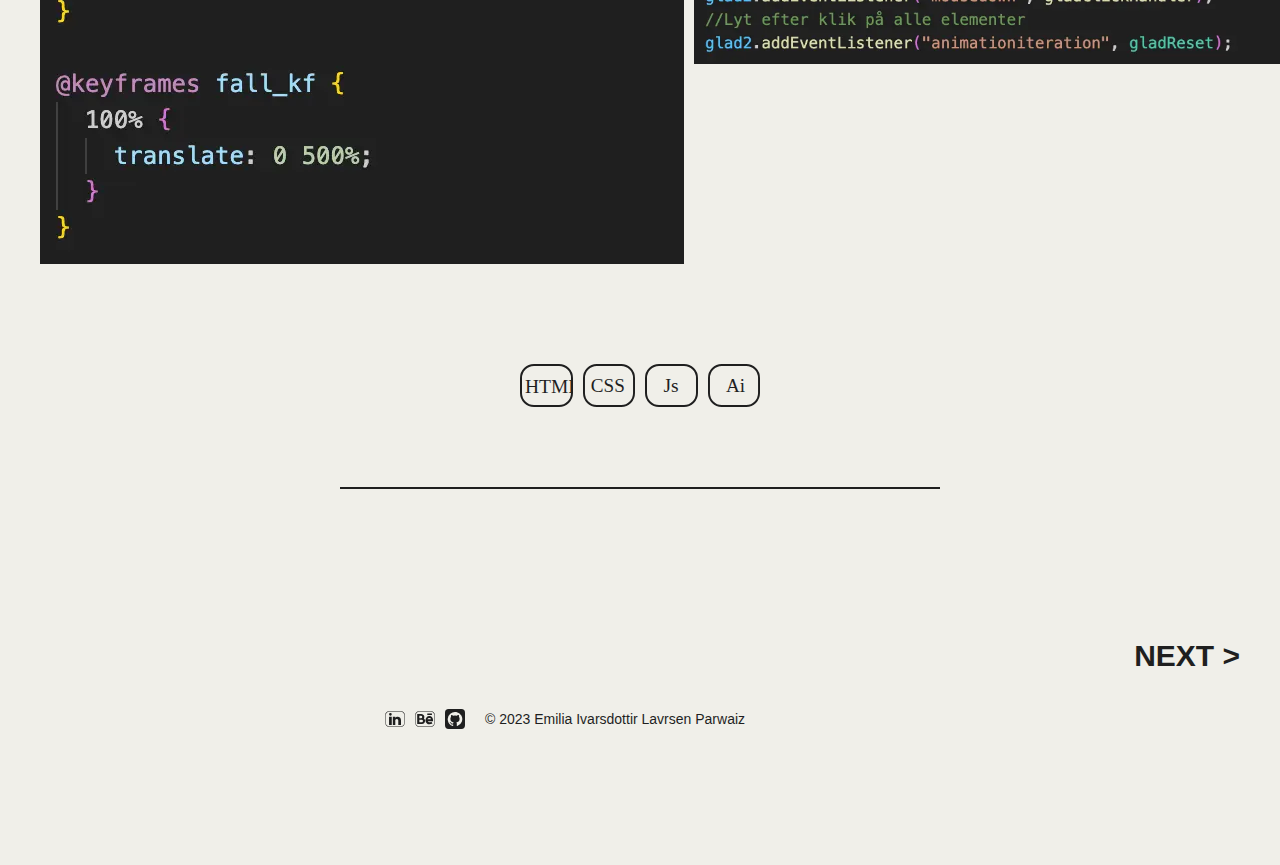
==== commit 1a58c370: "tekst" ====
--- a/animation.html
+++ b/animation.html
@@ -147,7 +147,13 @@
             <p>Efter at have defineret stilen, udarbejdet skitser og fastlagt et handlingsforløb og de nødvendige assets
                 og
                 UI-elementer, påbegyndte
-                jeg arbejdet med mock-up'en.</p>
+                jeg arbejdet med mock-up'en.
+            </p>
+            <p> I baggrunden til mit spil har jeg anvendt atmosfærisk perspektiv ved at bruge forskellige nuancer af blå
+                til skyerne. Jeg har valgt en mørkere blå farve til skyerne i baggrunden og en lysere blå farve til
+                skyerne i
+                forgrunden for at skabe
+                en fornemmelse af dybde og afstand.</p>
             <img class="img-heu " src="img/animation/startskærm_mu.webp" alt="protoype">
             <img class="img-heu " src="img/animation/how to play_mu.webp" alt="protoype">
             <img class="img-heu " src="img/animation/spilskærm_mu.webp" alt="protoype">
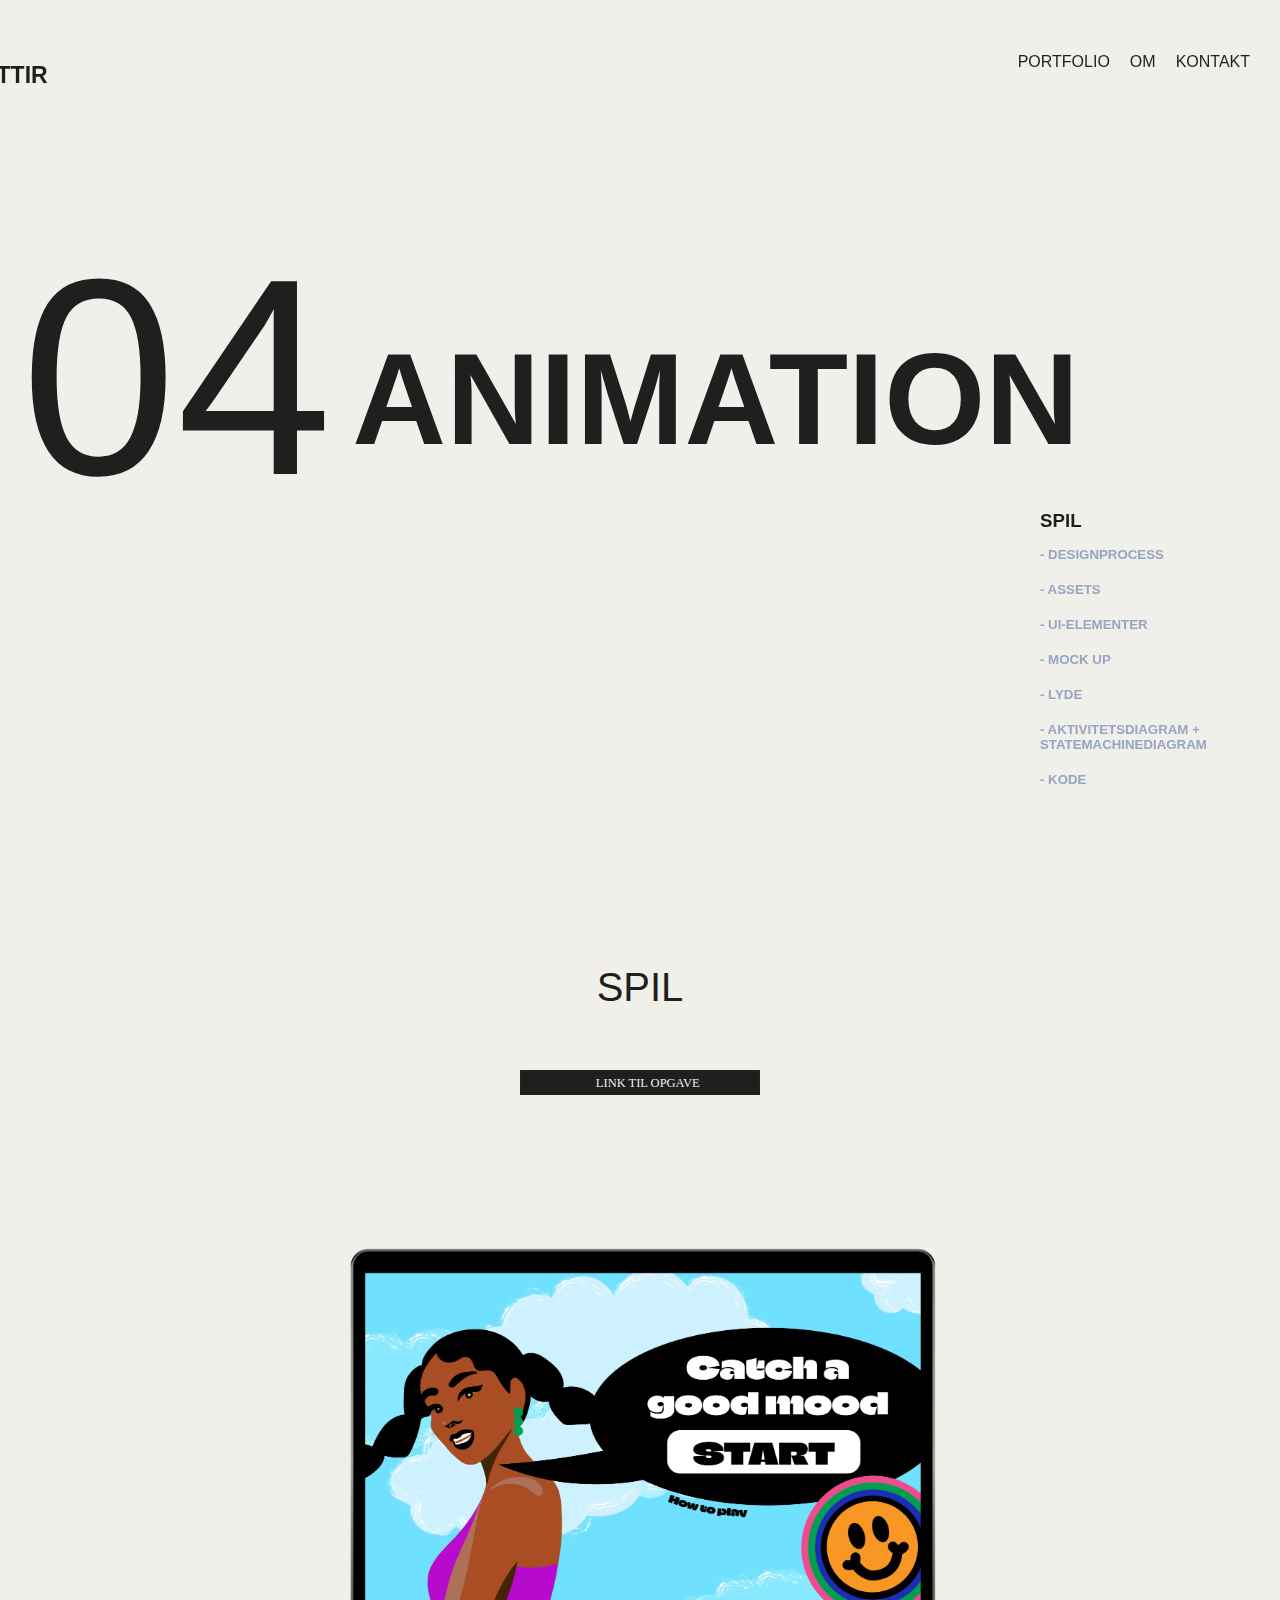
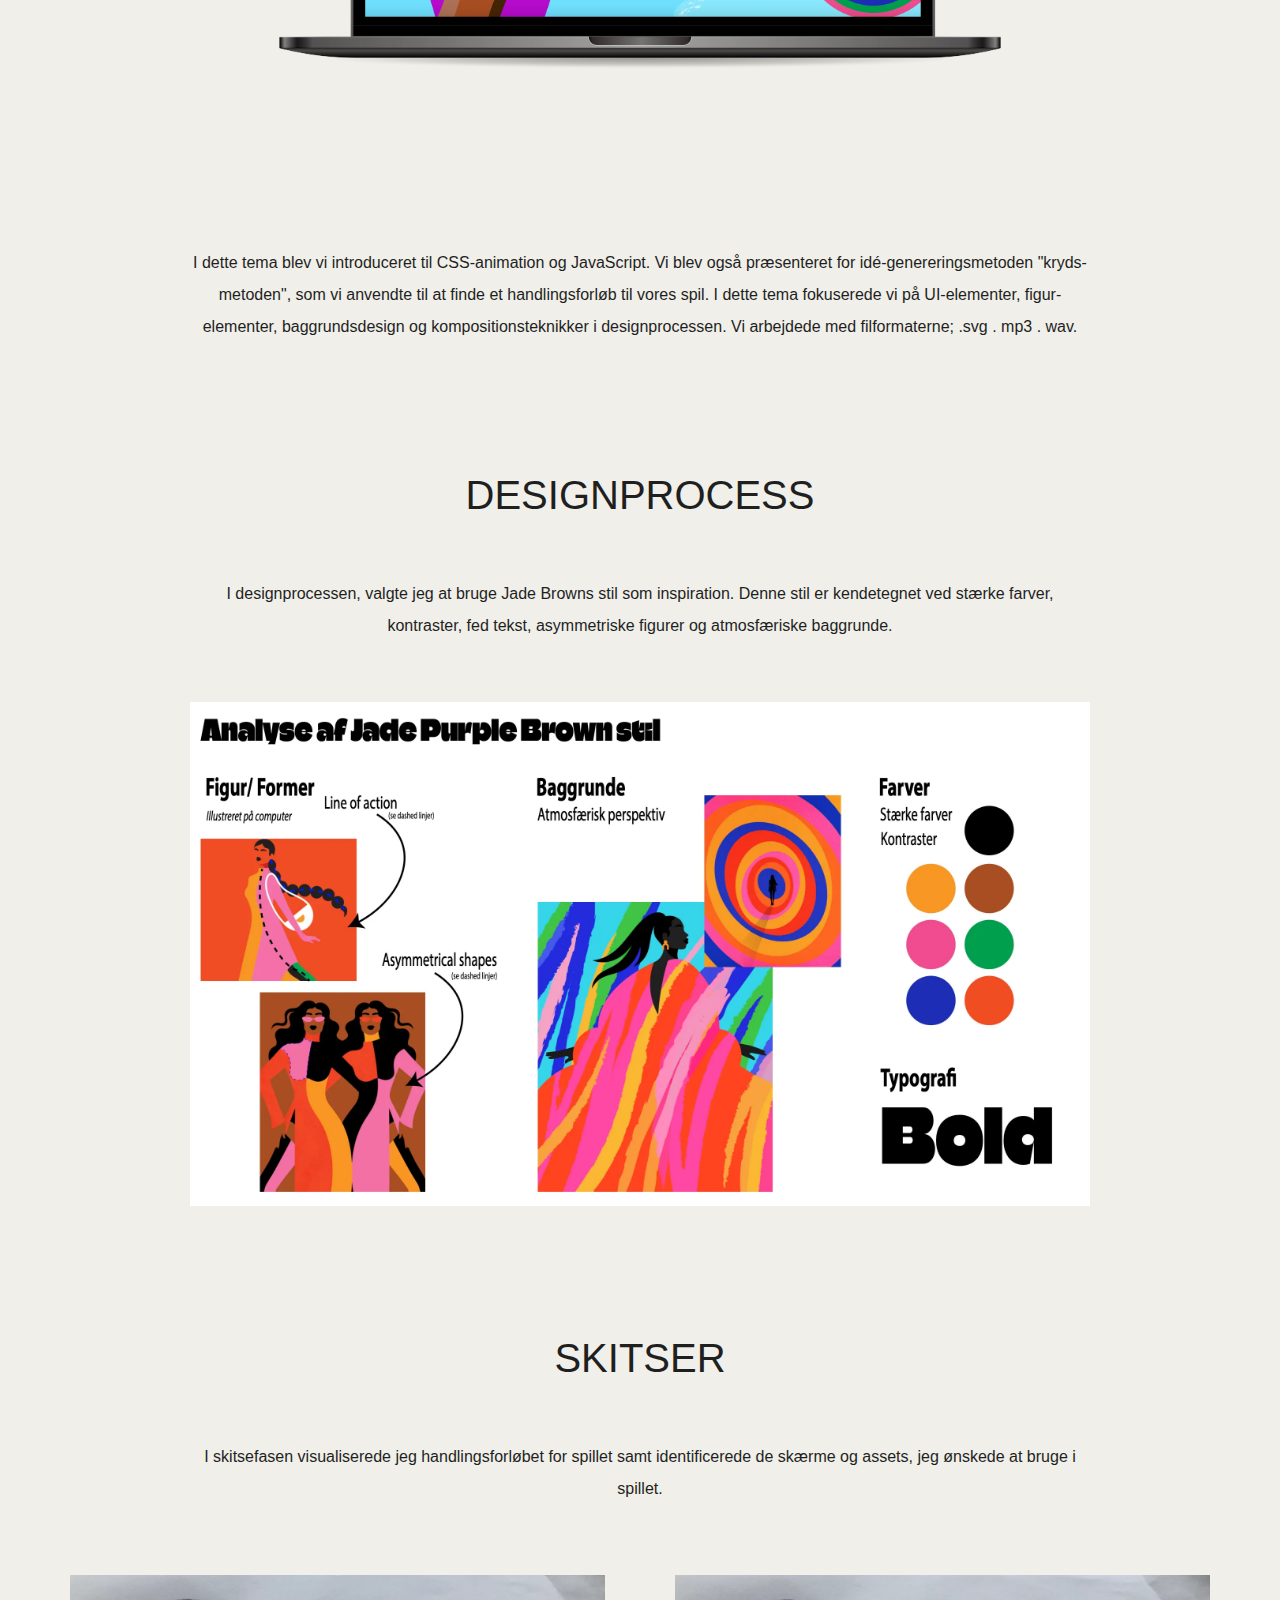
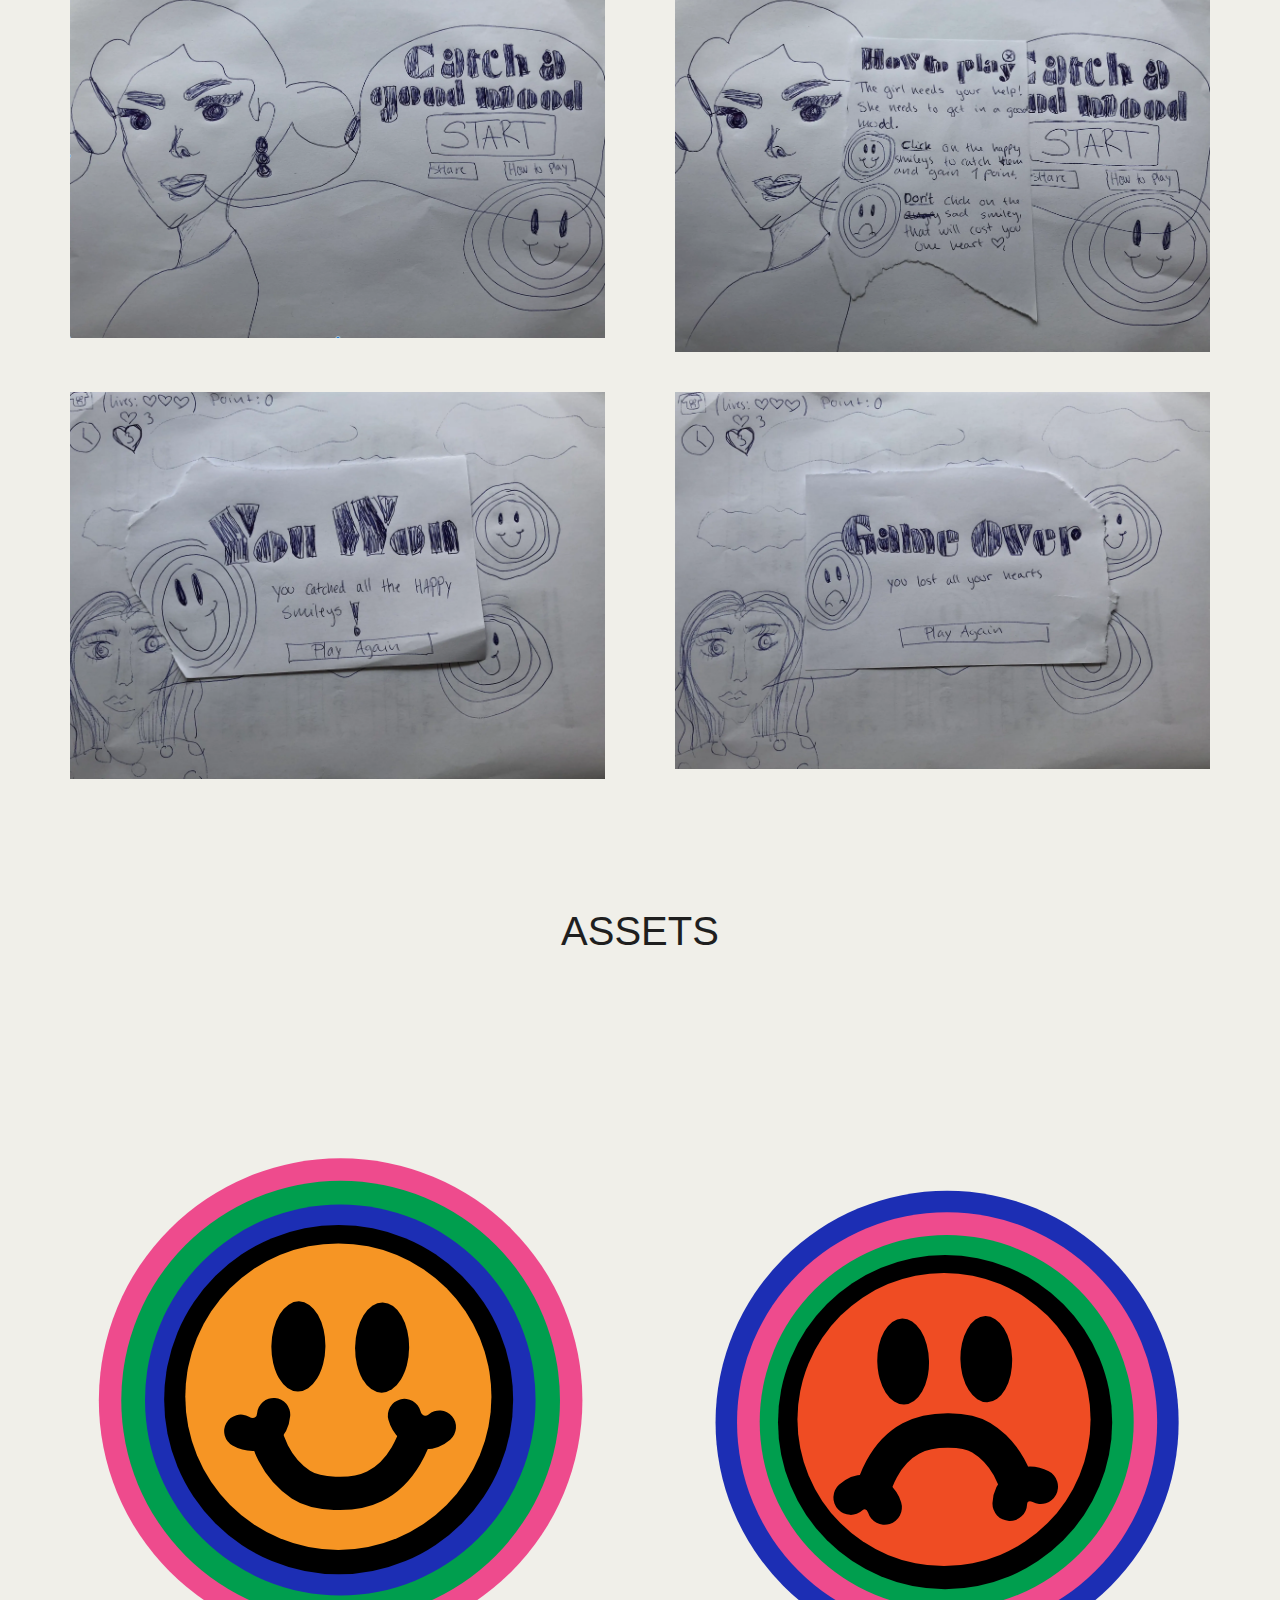
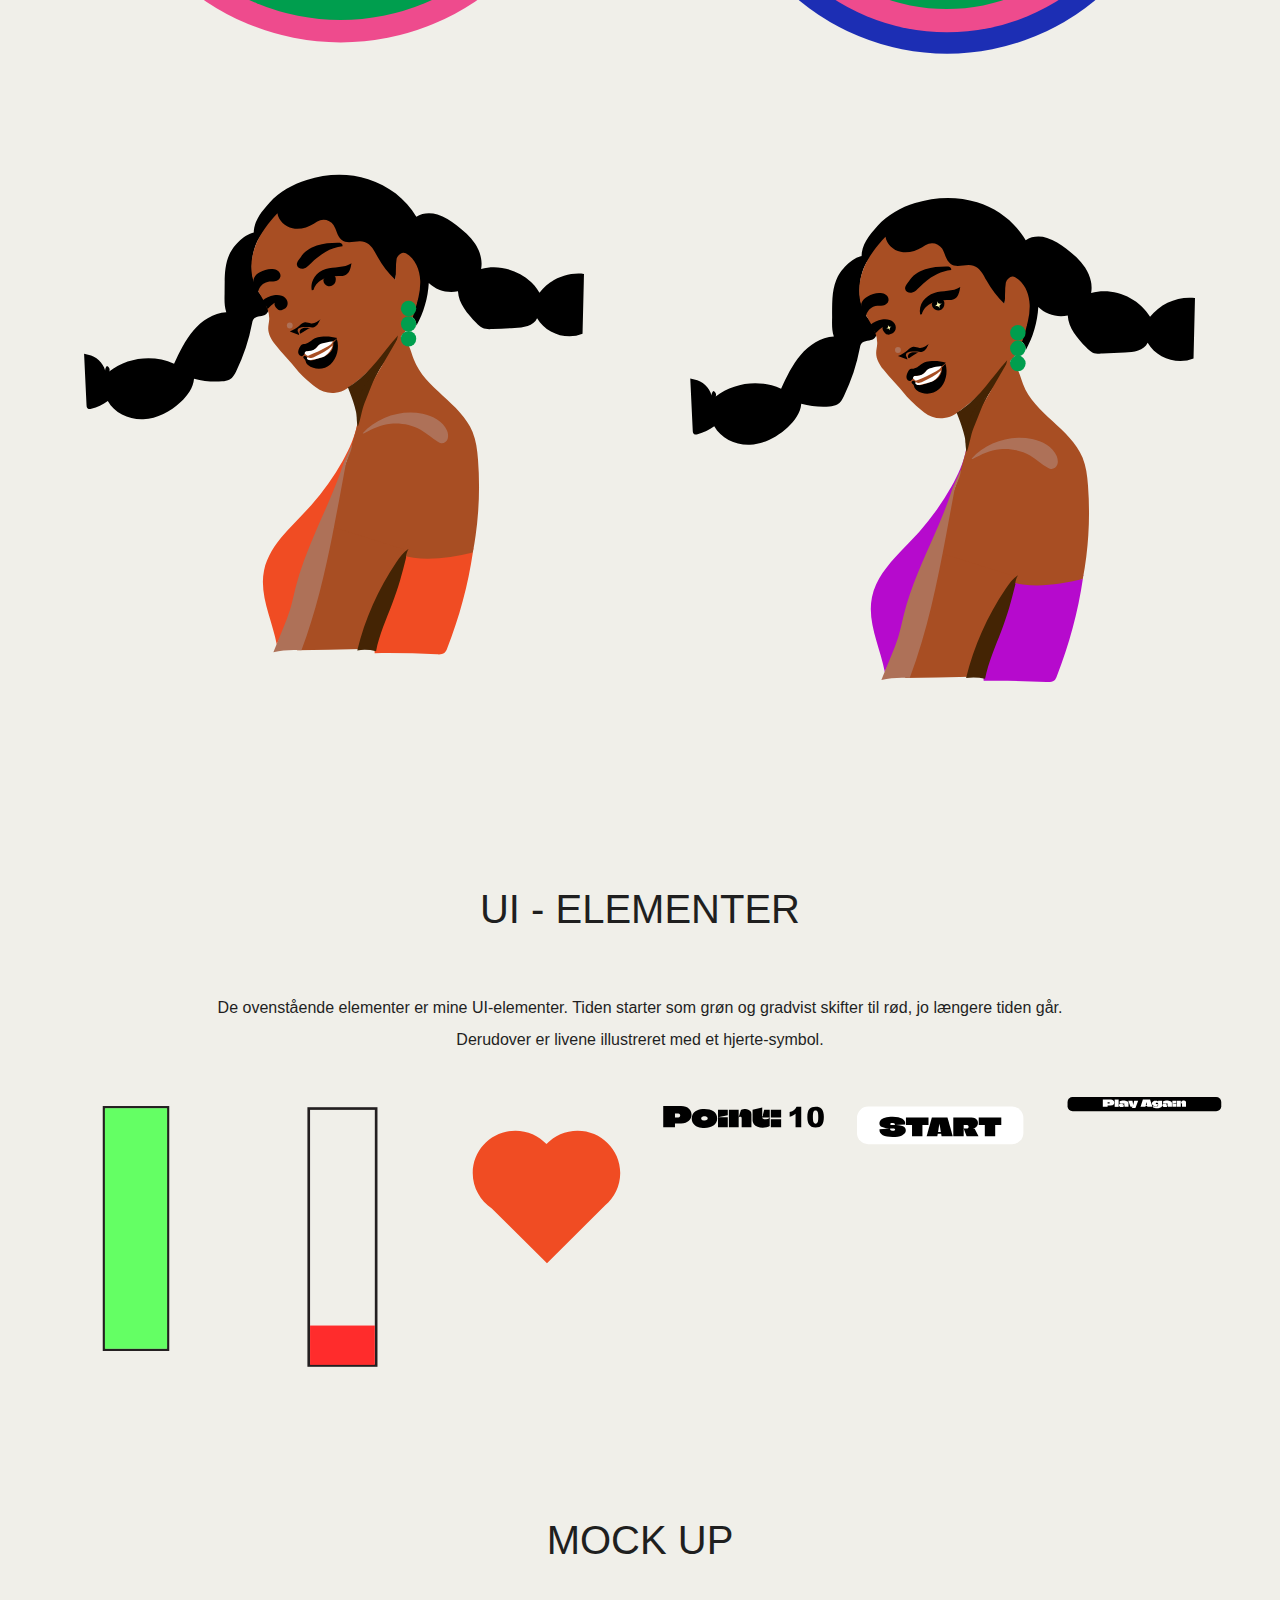
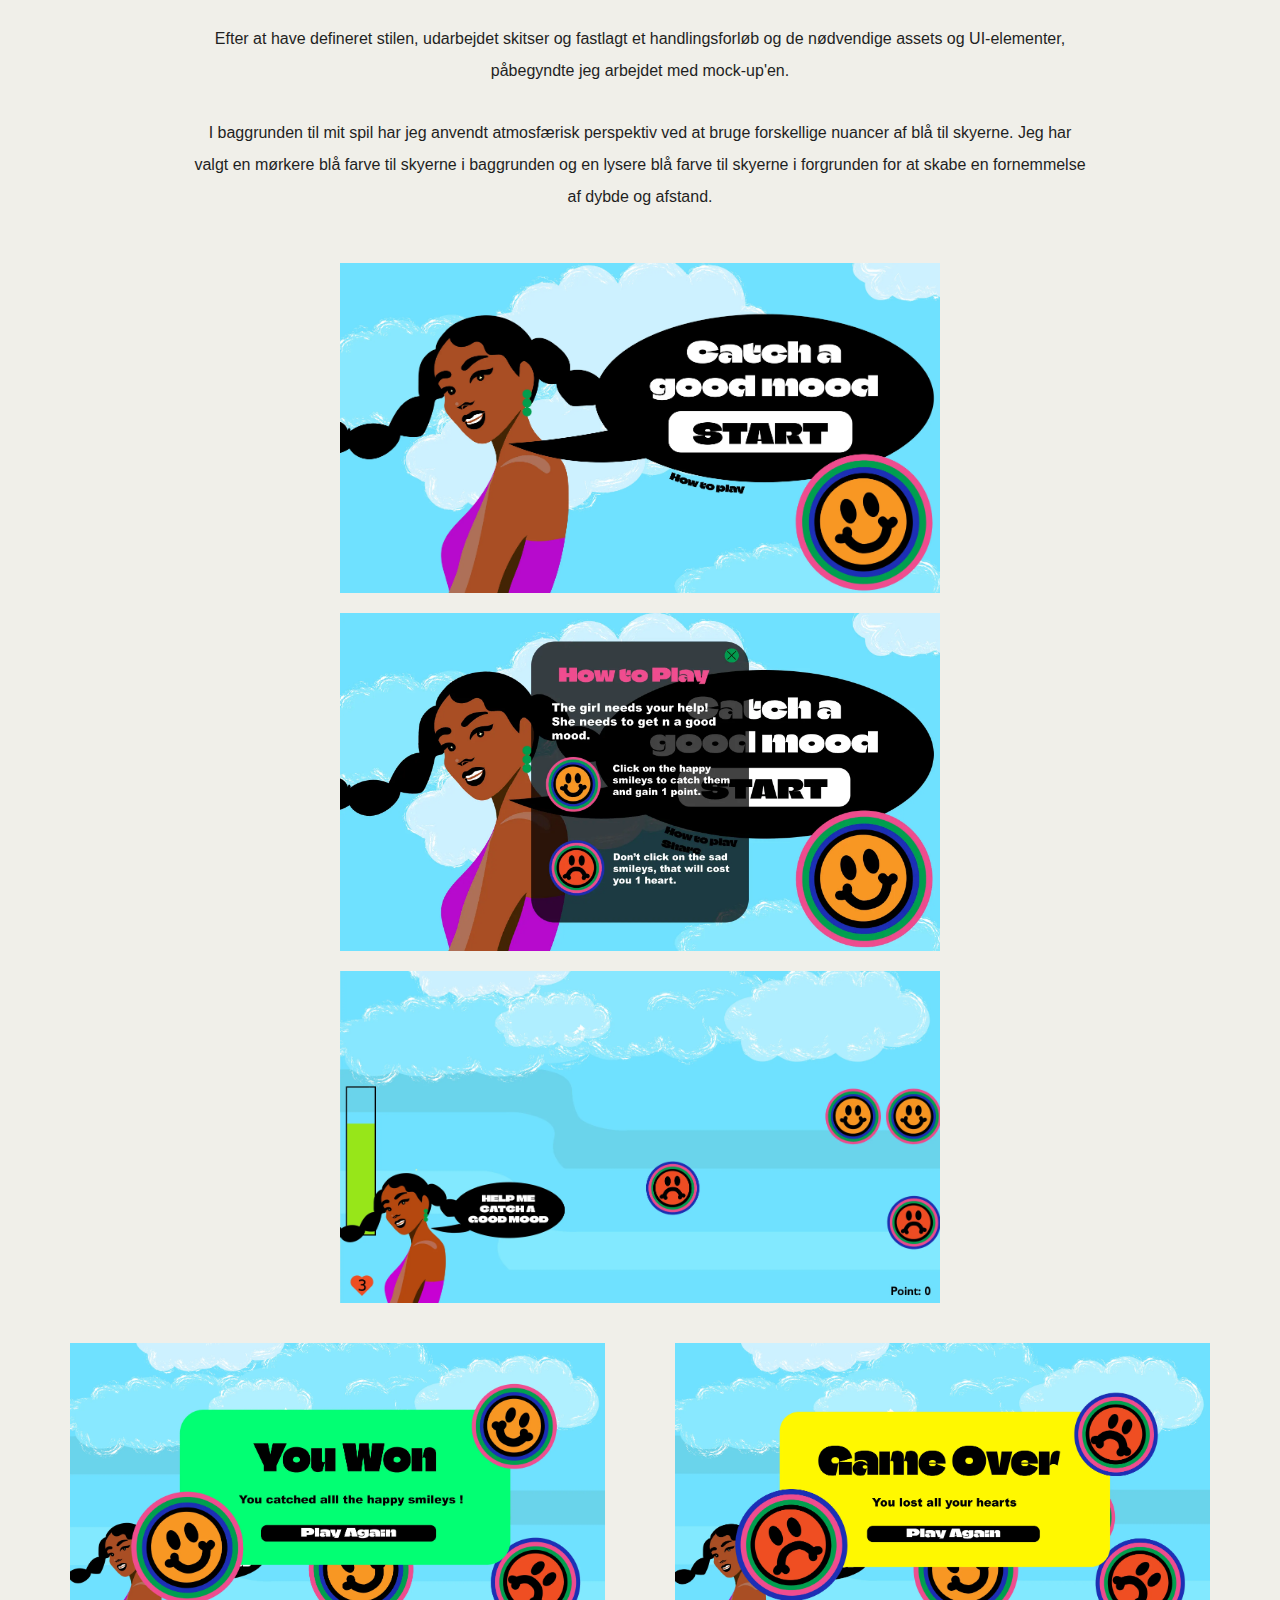
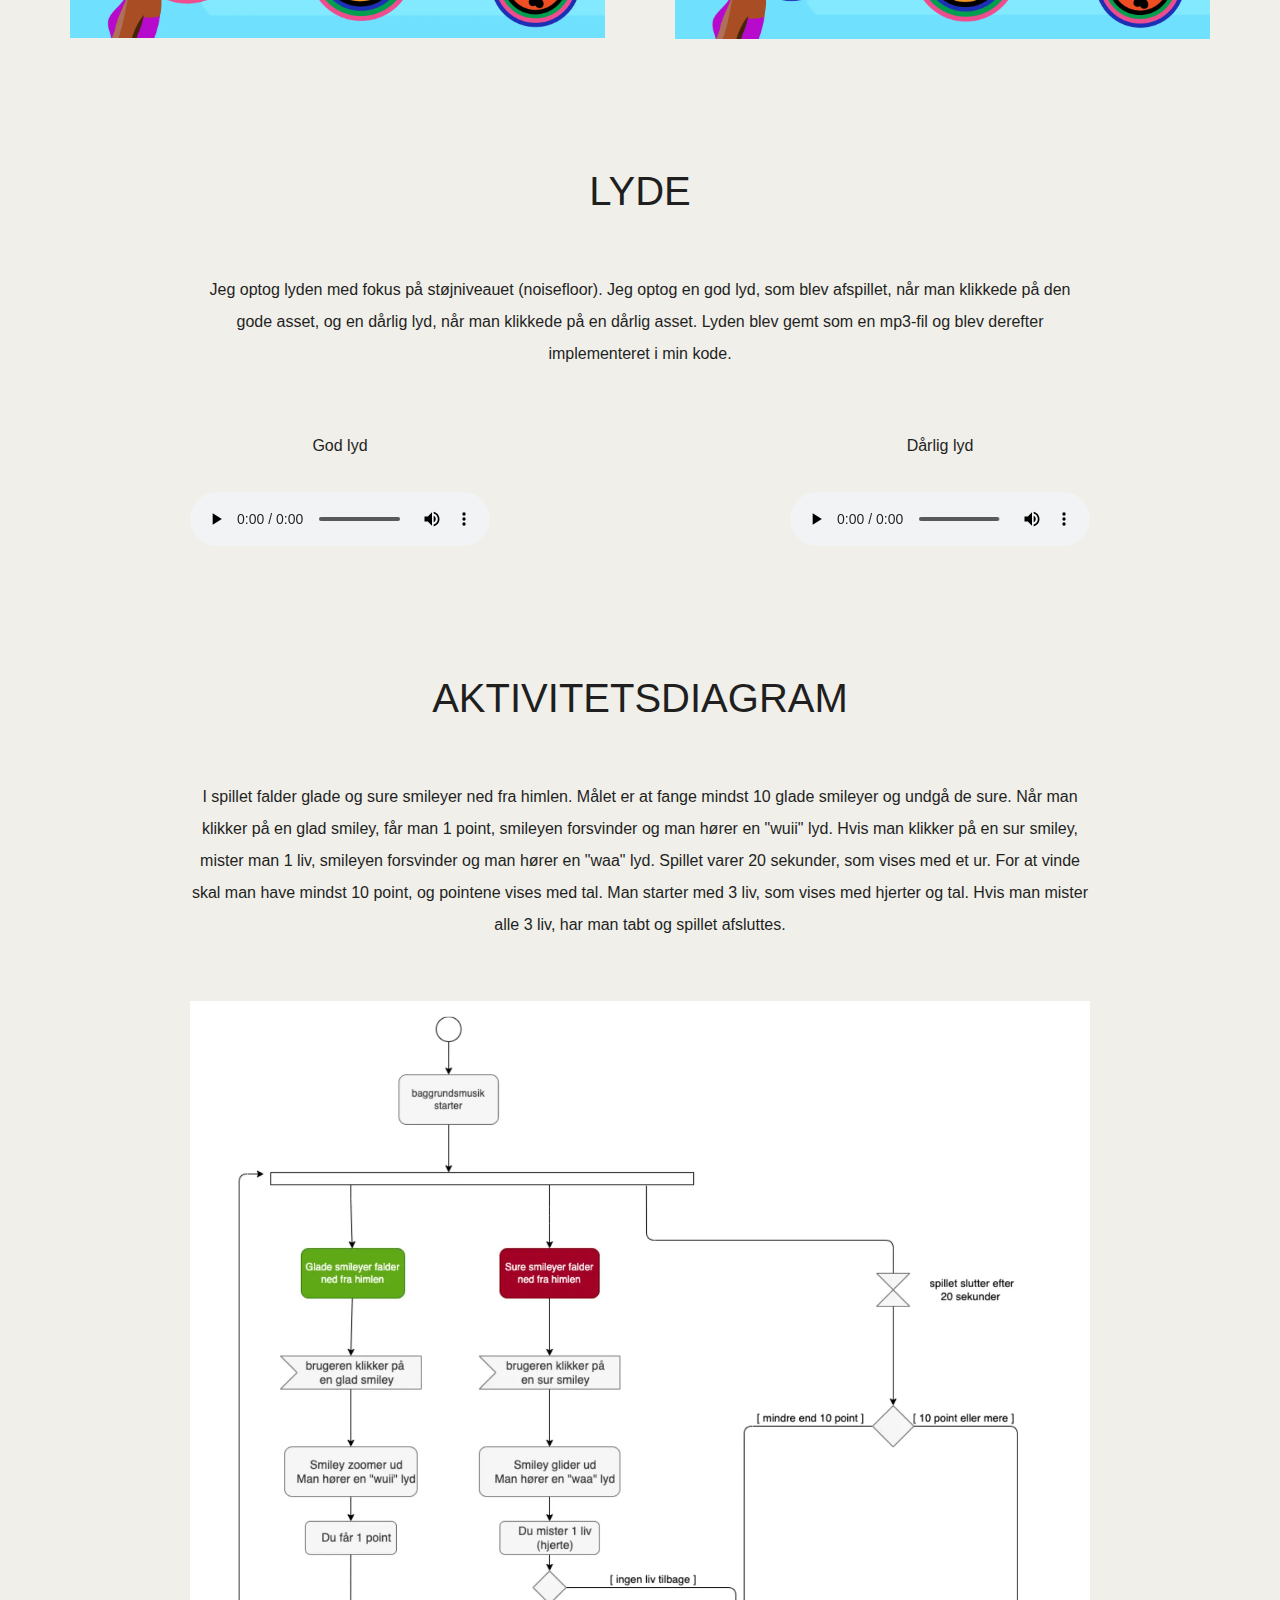
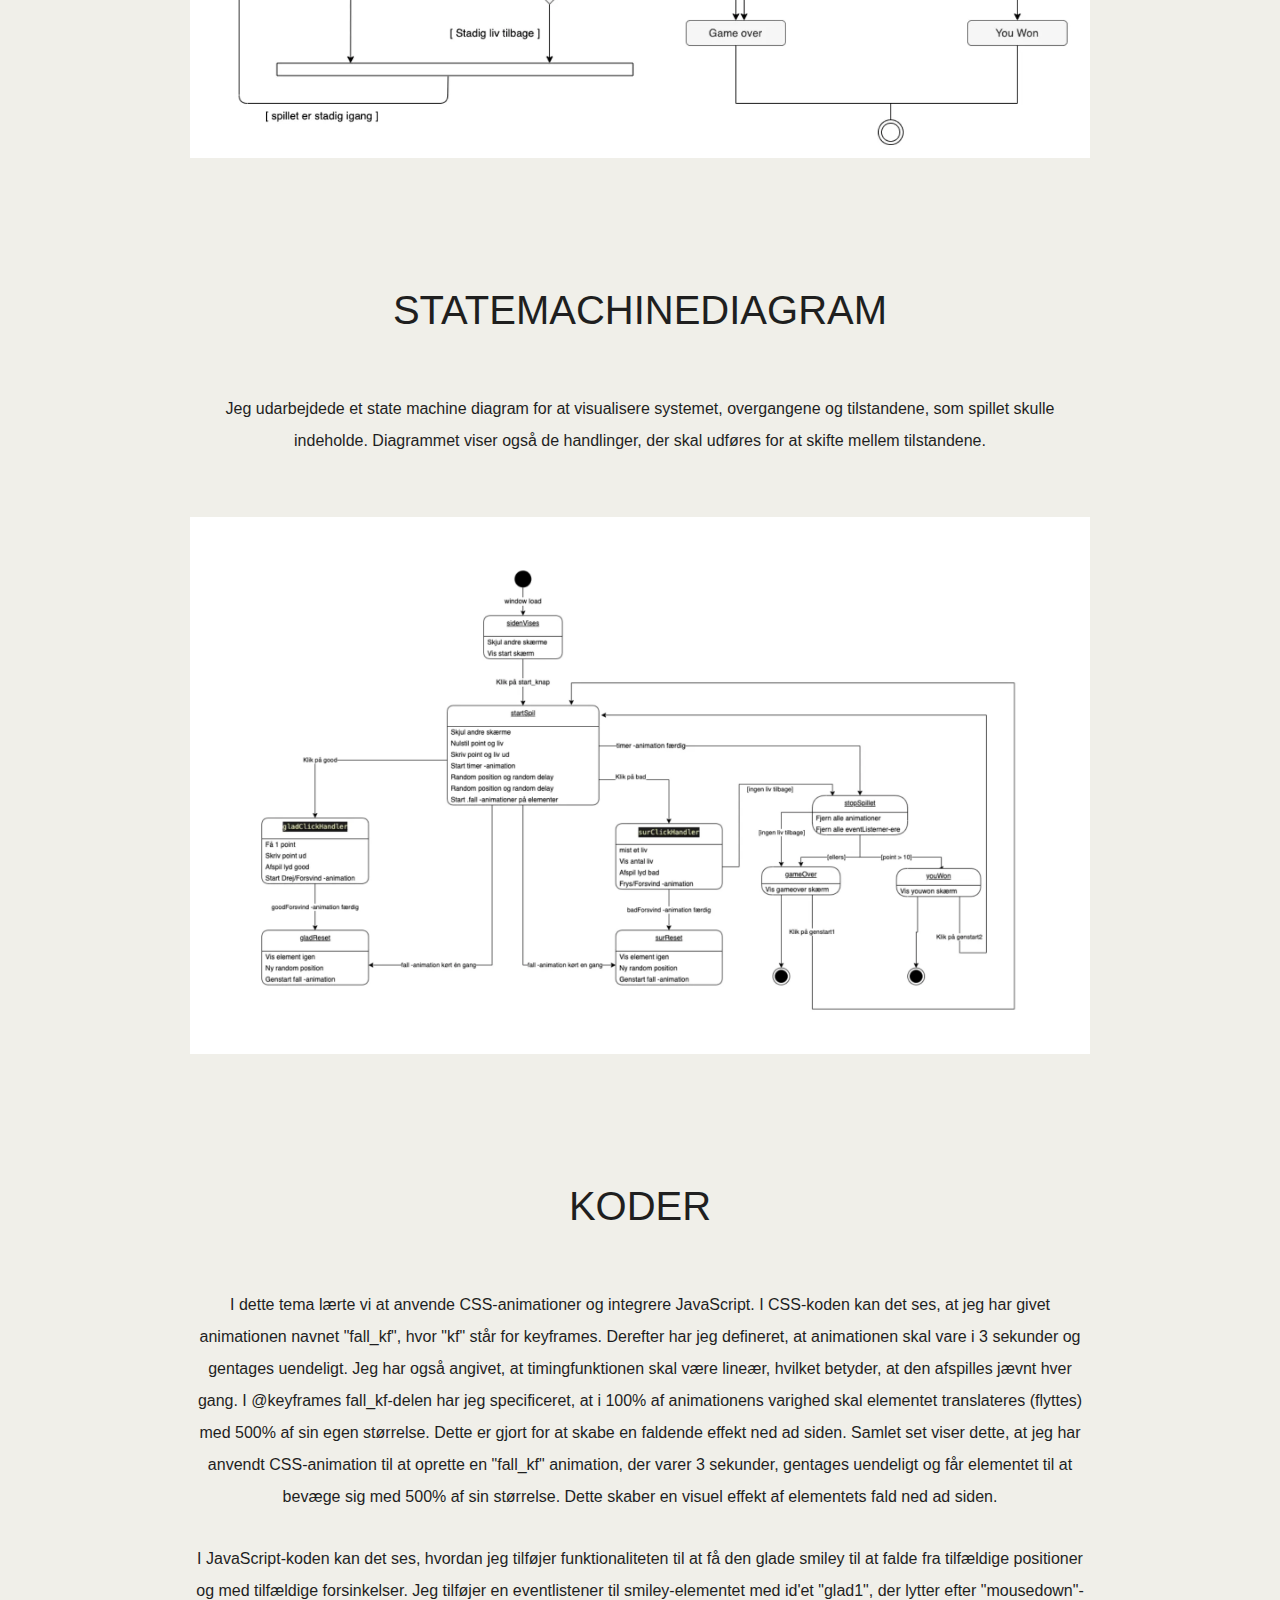
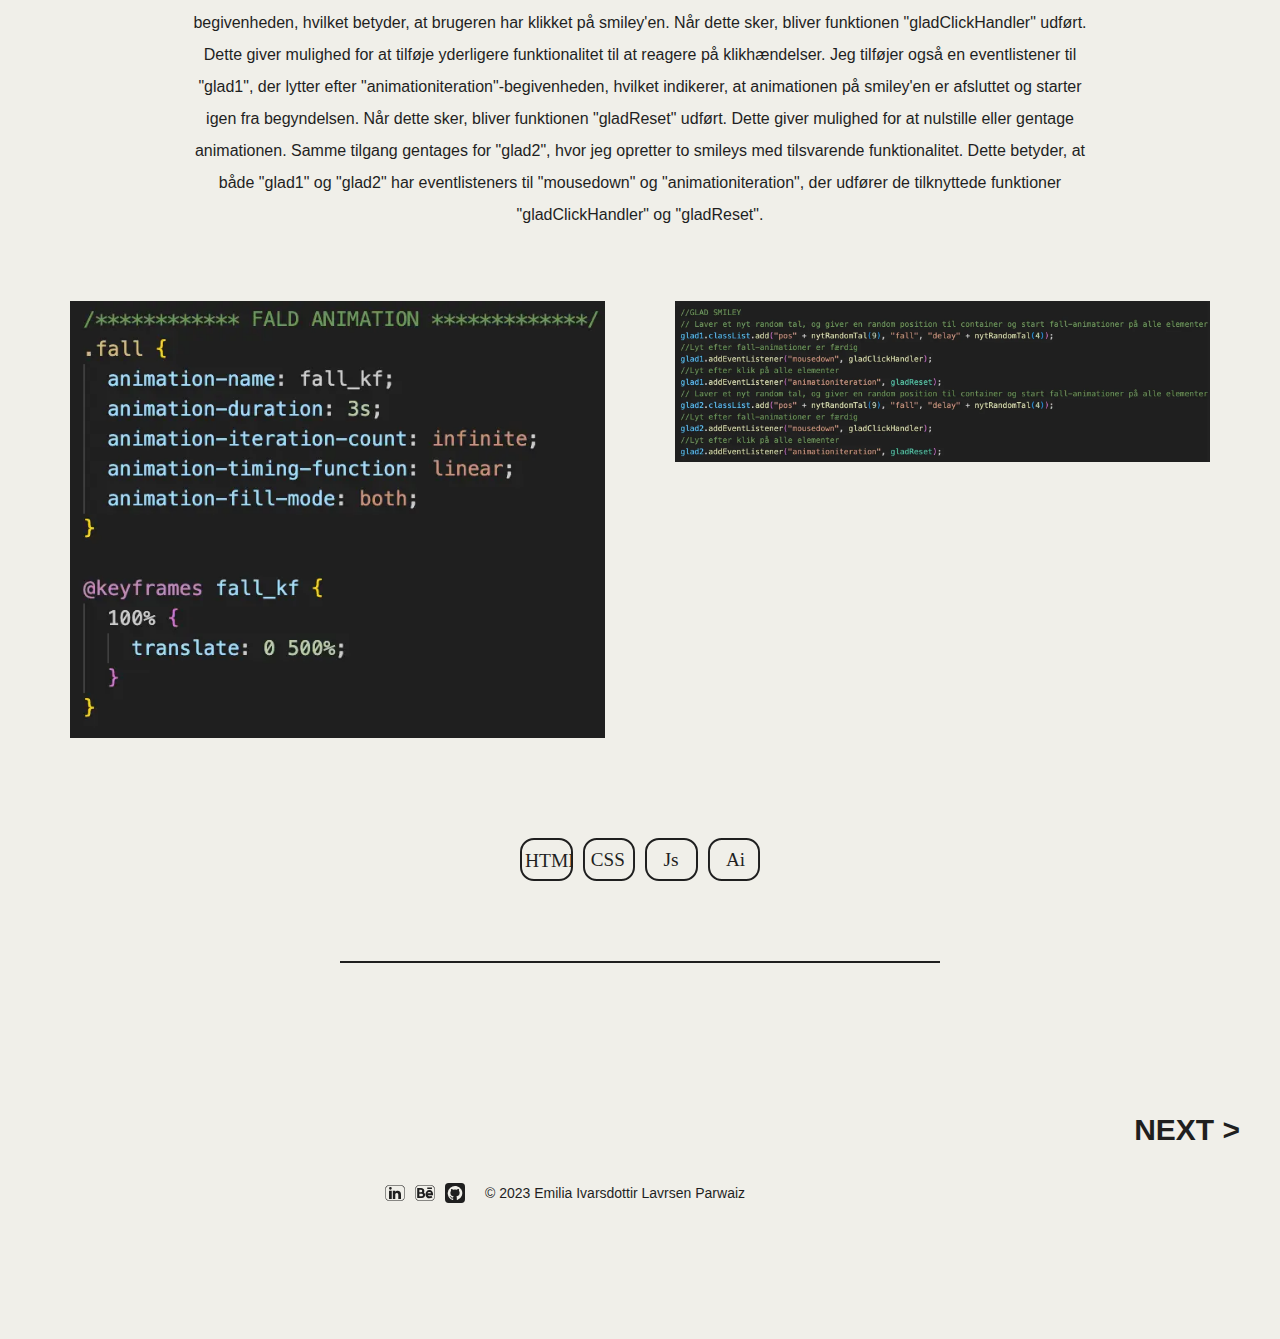
==== commit 85b19f79: "gitignore + kode grid" ====
--- a/animation.html
+++ b/animation.html
@@ -107,11 +107,11 @@
                 jeg
                 ønskede at
                 bruge i spillet.</p>
-            <div class="grid-1-1-indhold ">
+            <div class="grid-1-1-kode">
                 <img src="img/animation/skitse_forside.webp" alt="skitser">
                 <img src="img/animation/skitse_howto.webp" alt="skitser">
             </div>
-            <div class="grid-1-1-indhold ">
+            <div class="grid-1-1-kode">
                 <img src=" img/animation/skitse_youwon.webp" alt="skitser">
                 <img src="img/animation/skitse_gameover.webp" alt="skitser">
             </div>
@@ -157,7 +157,7 @@
             <img class="img-heu " src="img/animation/startskærm_mu.webp" alt="protoype">
             <img class="img-heu " src="img/animation/how to play_mu.webp" alt="protoype">
             <img class="img-heu " src="img/animation/spilskærm_mu.webp" alt="protoype">
-            <div class="grid-1-1-indhold ">
+            <div class="grid-1-1-kode">
                 <img src="img/animation/you_won_mu.webp" alt="prototype">
                 <img src="img/animation/game_over_mu.webp" alt="skitser">
             </div>
@@ -242,7 +242,7 @@
                 "glad1" og "glad2" har eventlisteners til "mousedown" og "animationiteration", der udfører de
                 tilknyttede funktioner
                 "gladClickHandler" og "gladReset".</p>
-            <div class="grid-1-1-indhold">
+            <div class="grid-1-1-kode">
                 <img src="img/animation/css-animation.webp" alt="css">
                 <img src="img/animation/js-animation.webp" alt="javasript">
             </div>
--- a/css/layout.css
+++ b/css/layout.css
@@ -116,6 +116,12 @@
   margin-right: auto;
   margin-top: 70px;
 }
+.grid-1-1-kode img {
+  margin-left: auto;
+  margin-right: auto;
+  padding-top: 20px;
+  width: 90%;
+}
 @media (min-width: 800px) {
   .grid-h1-h2 {
     display: flex;
@@ -184,6 +190,14 @@
     margin-top: 100px;
     margin-bottom: 80px;
   }
+  .grid-1-1-kode {
+    display: grid;
+    grid-template-columns: 1fr 1fr;
+    gap: 10px;
+    margin-left: auto;
+    margin-right: auto;
+    padding-top: 20px;
+  }
 }
 
 /* ux */
@@ -227,12 +241,16 @@
 }
 /* animation */
 .grid-6 {
-  display: flex;
+  display: grid;
+  grid-template-columns: repeat(6, 1fr);
+  gap: 10px;
   justify-content: center;
 }
 @media (min-width: 800px) {
   .grid-6 {
-    display: flex;
+    display: grid;
+    grid-template-columns: repeat(6, 1fr);
+    gap: 10px;
     justify-content: center;
   }
 }
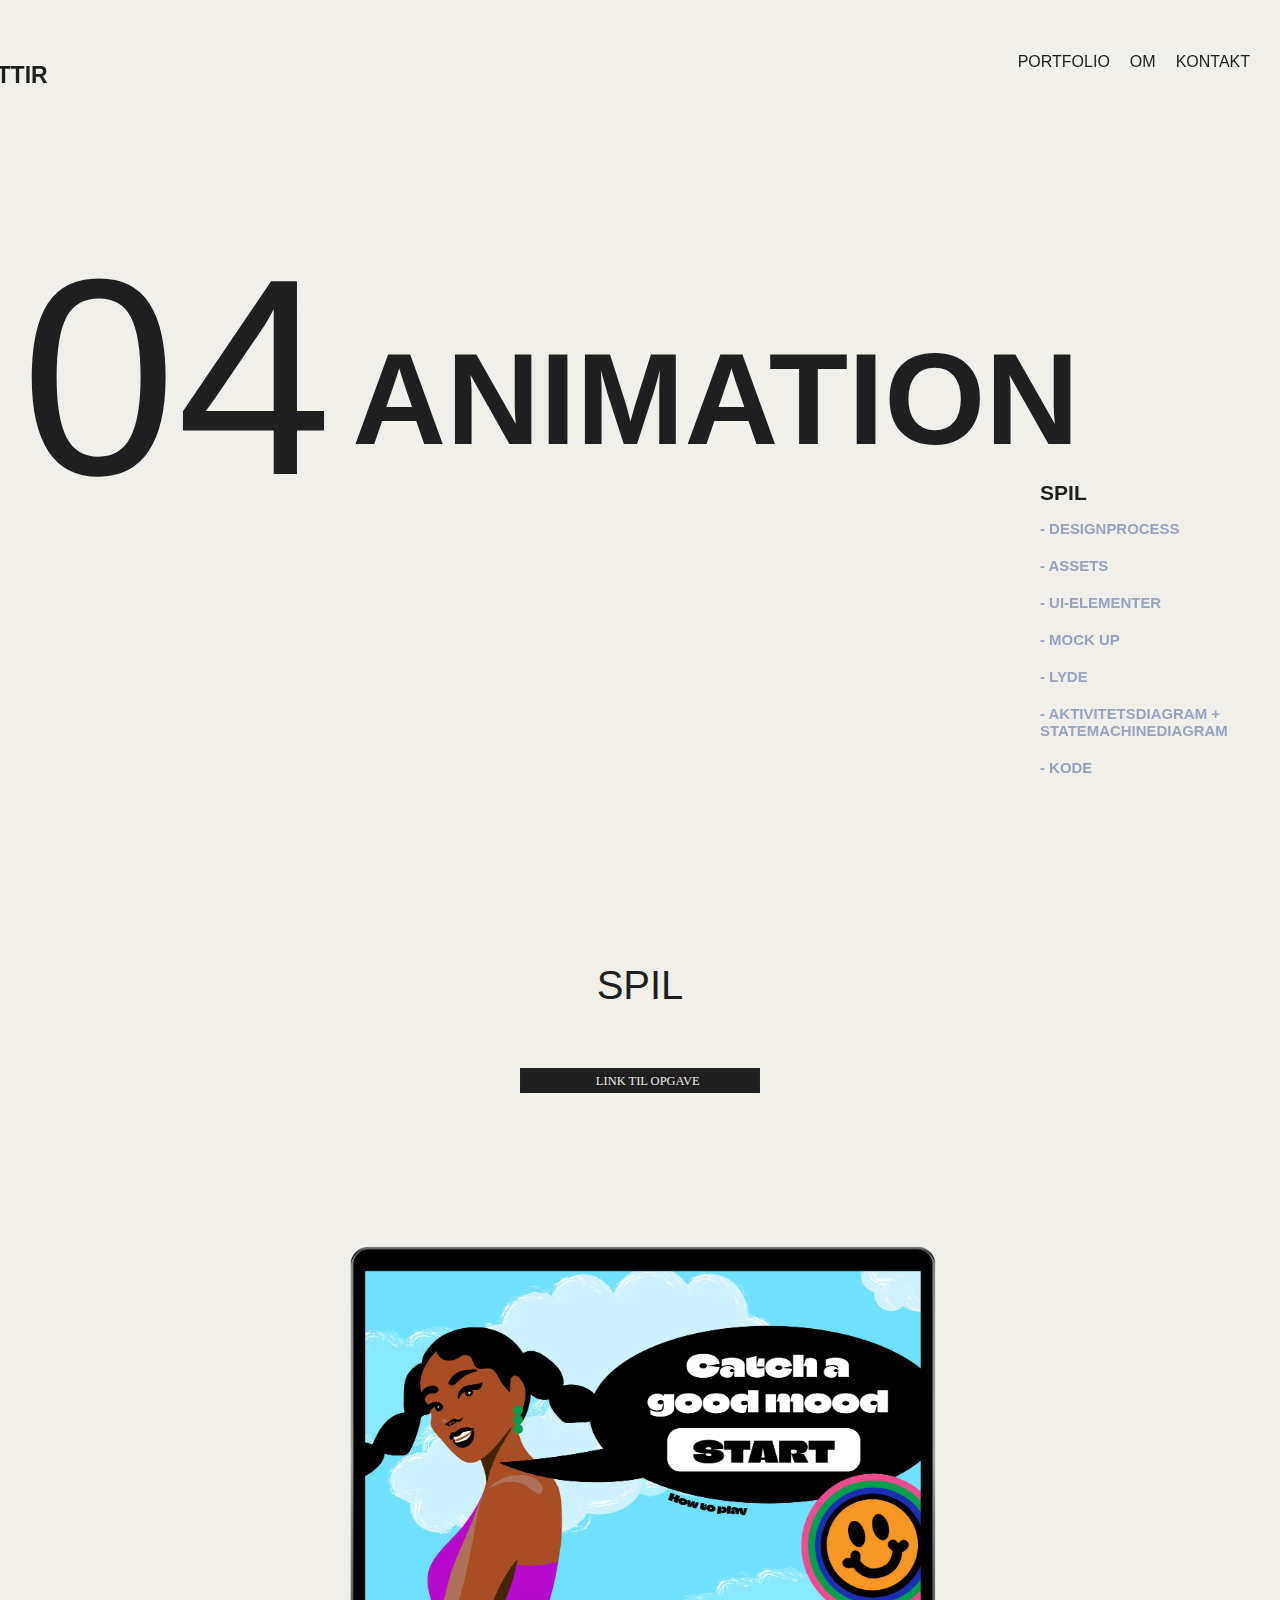
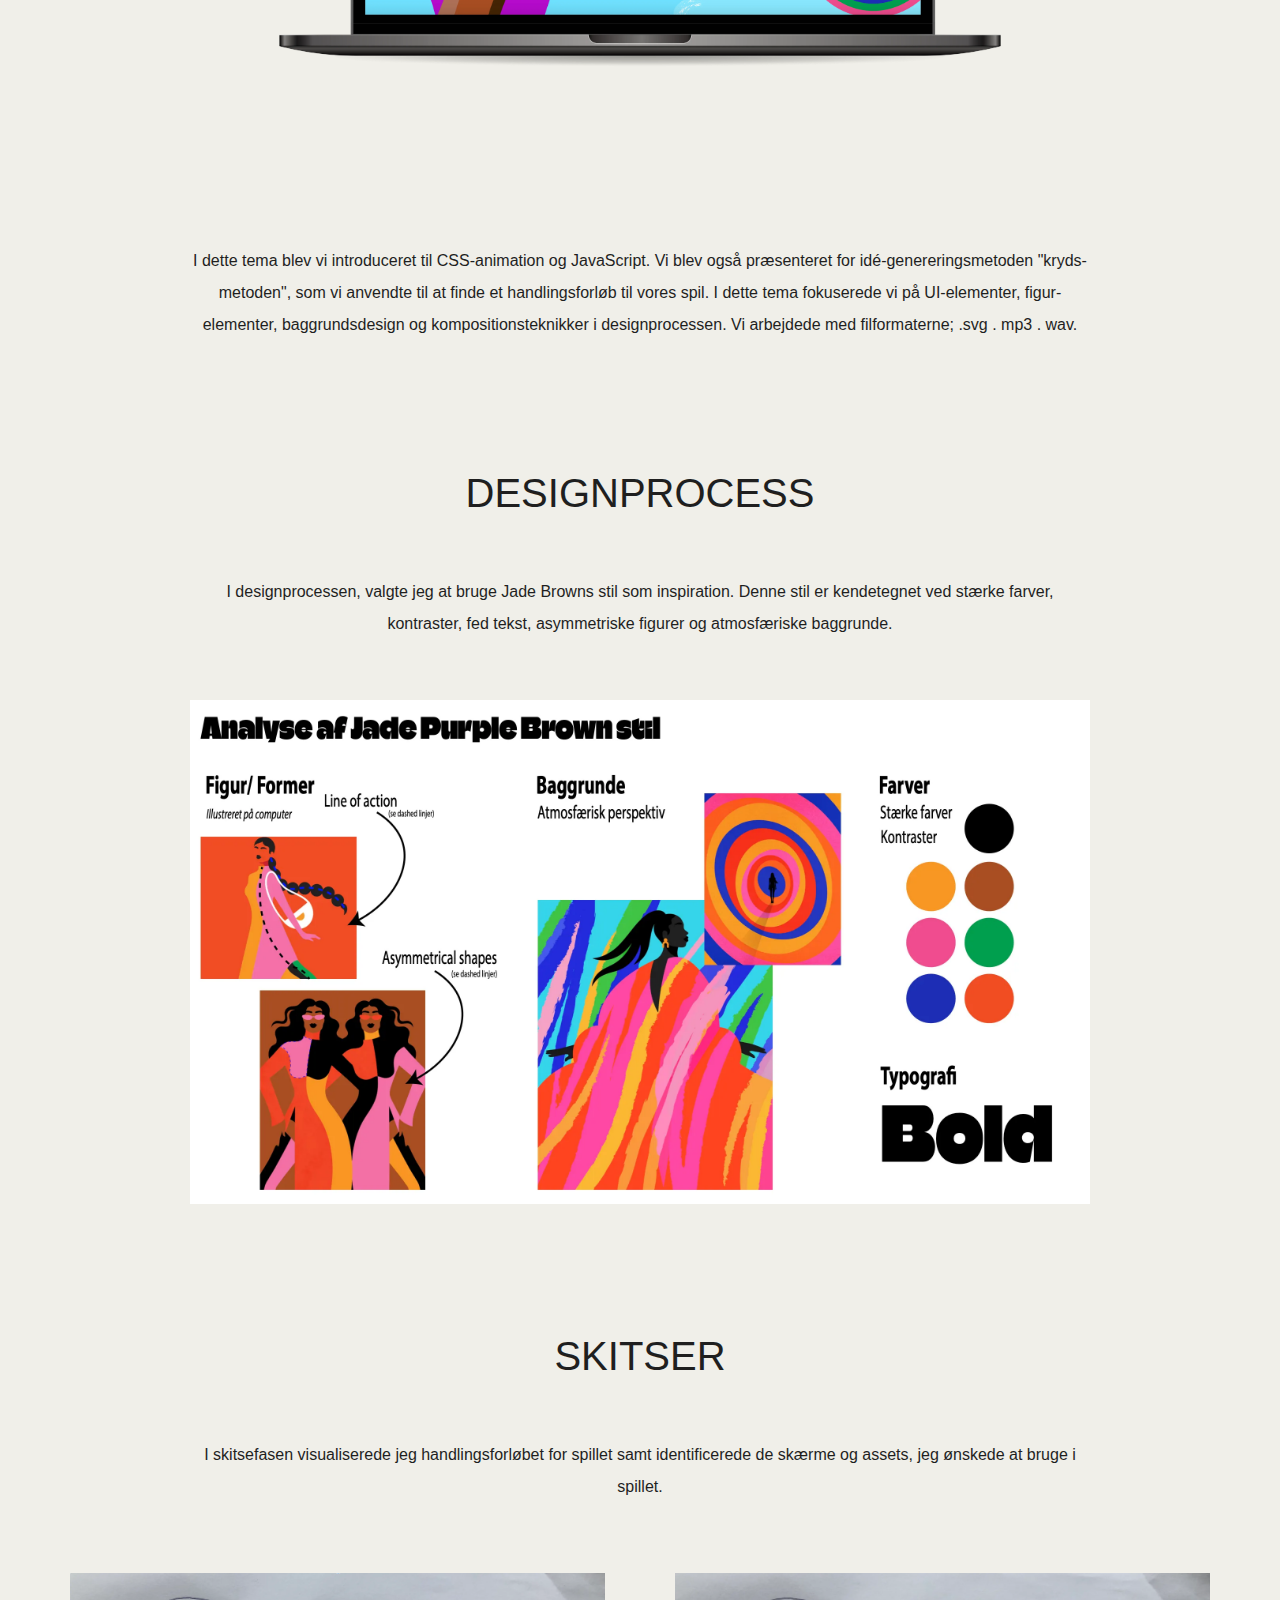
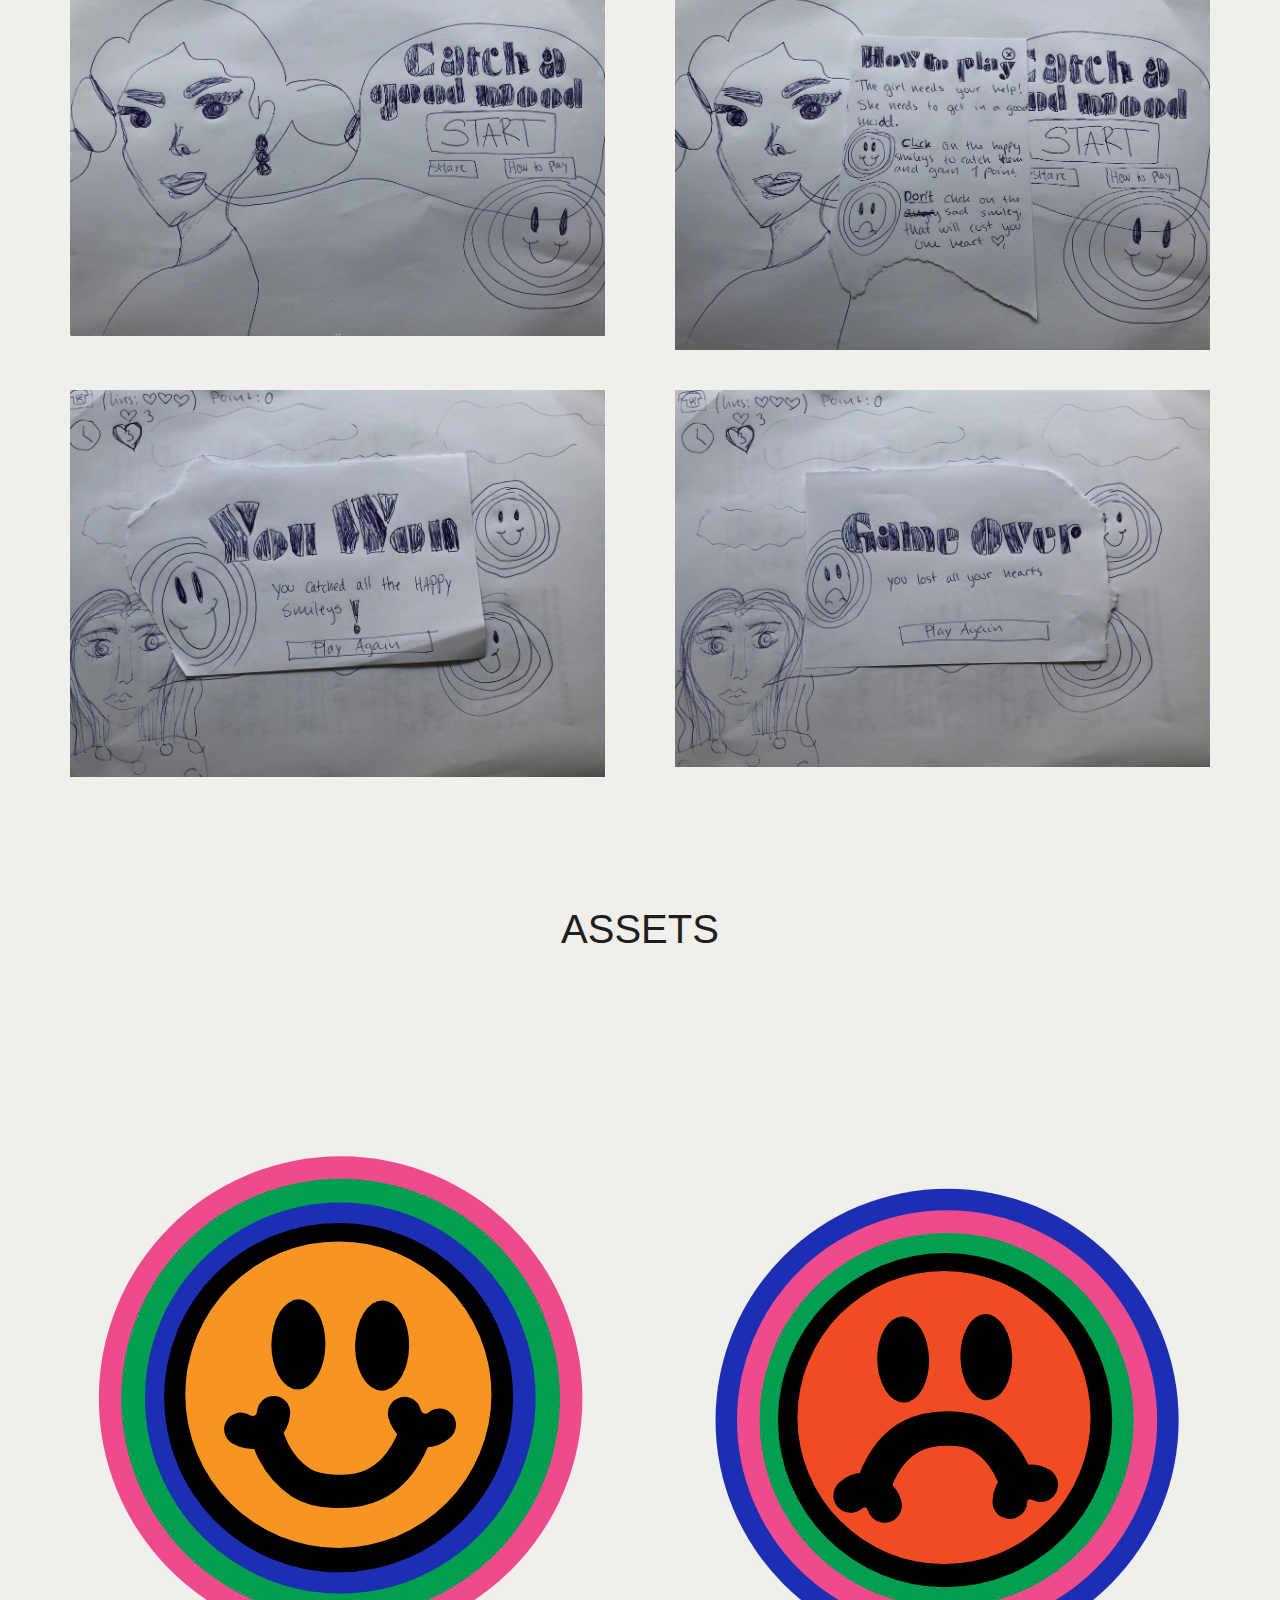
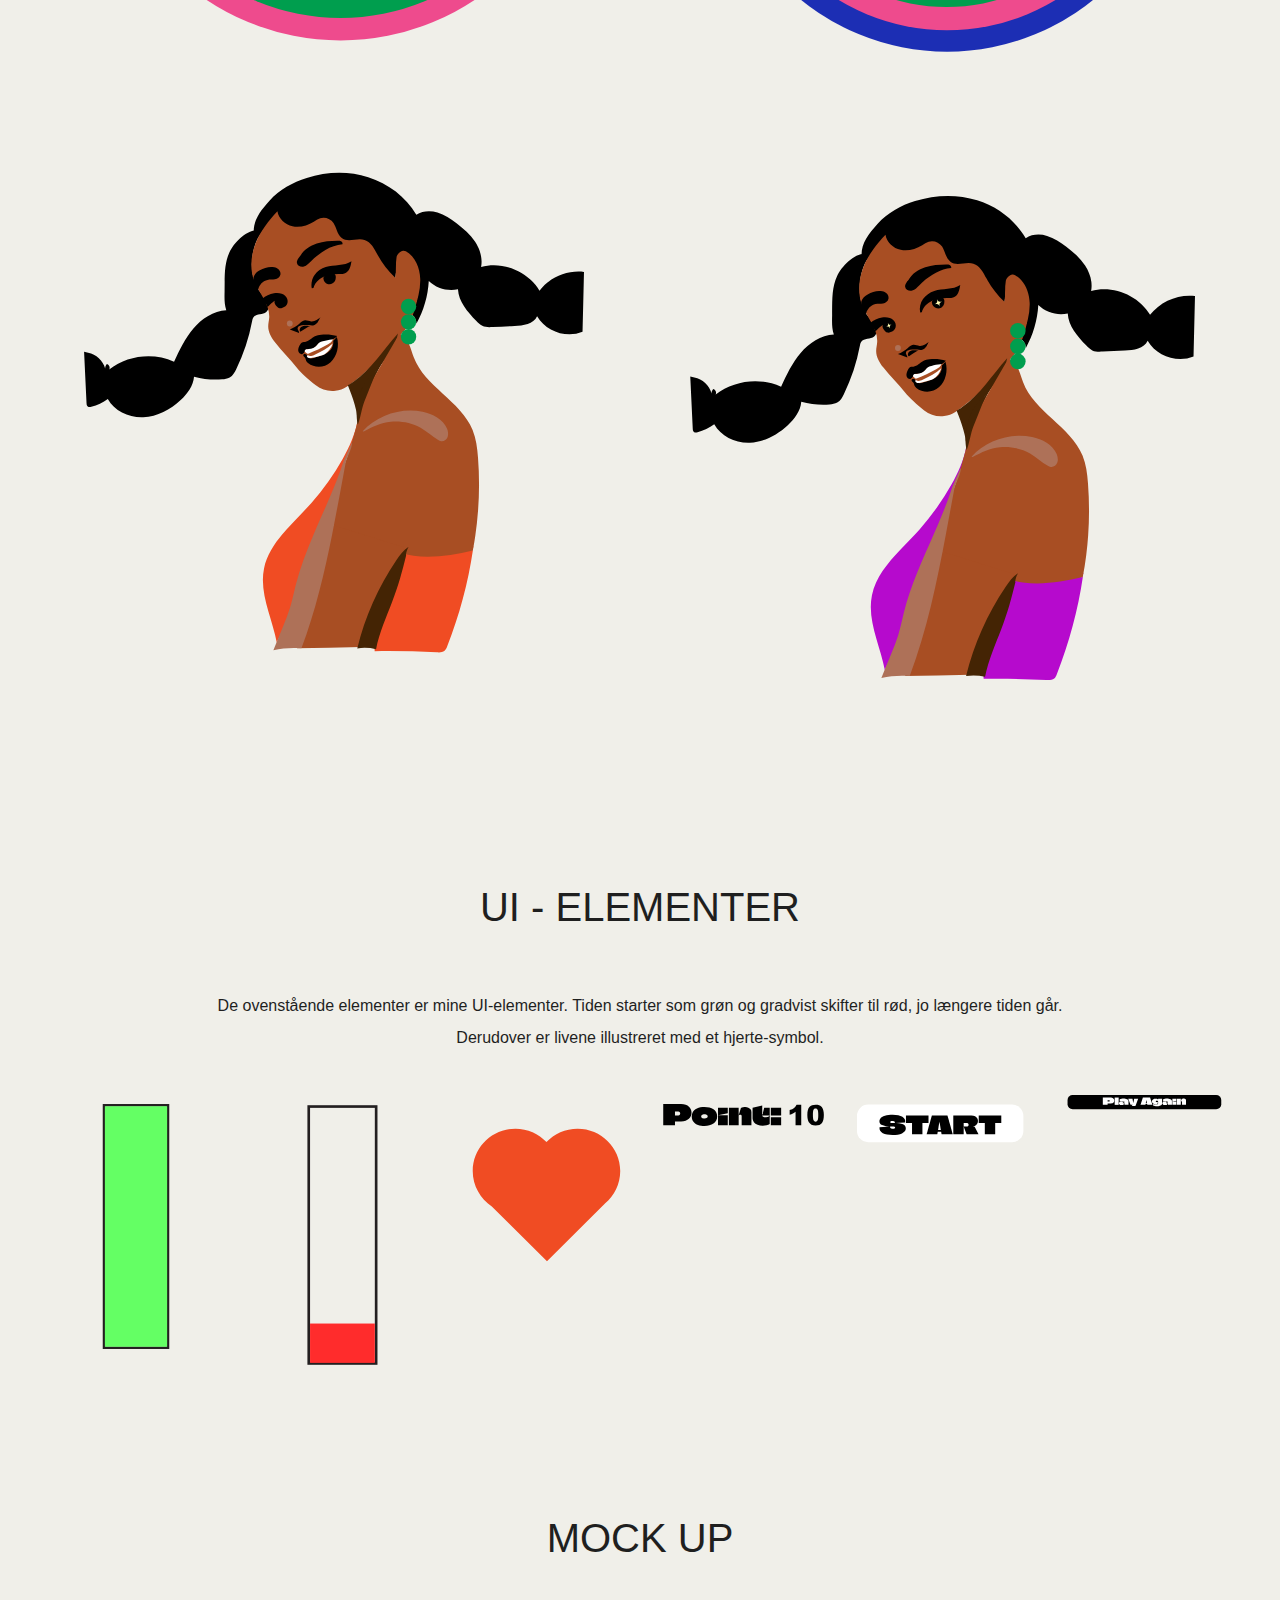
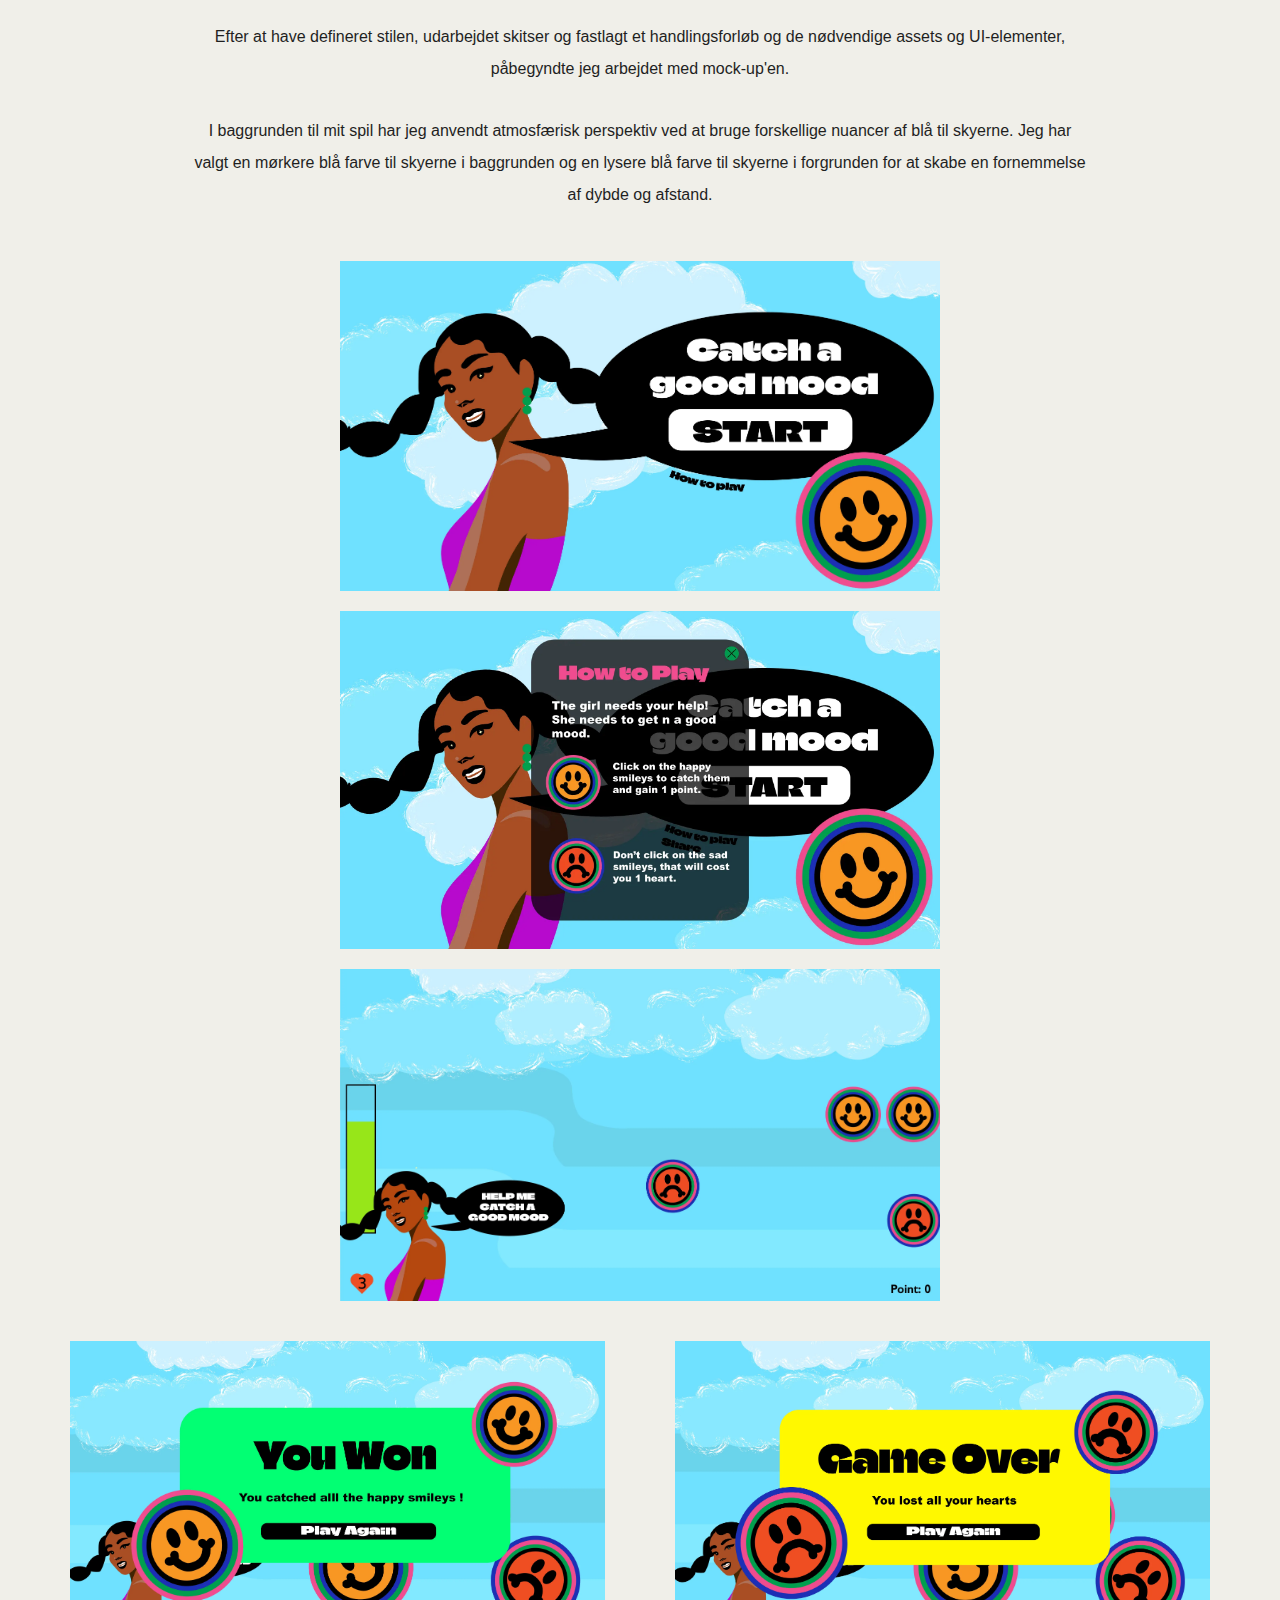
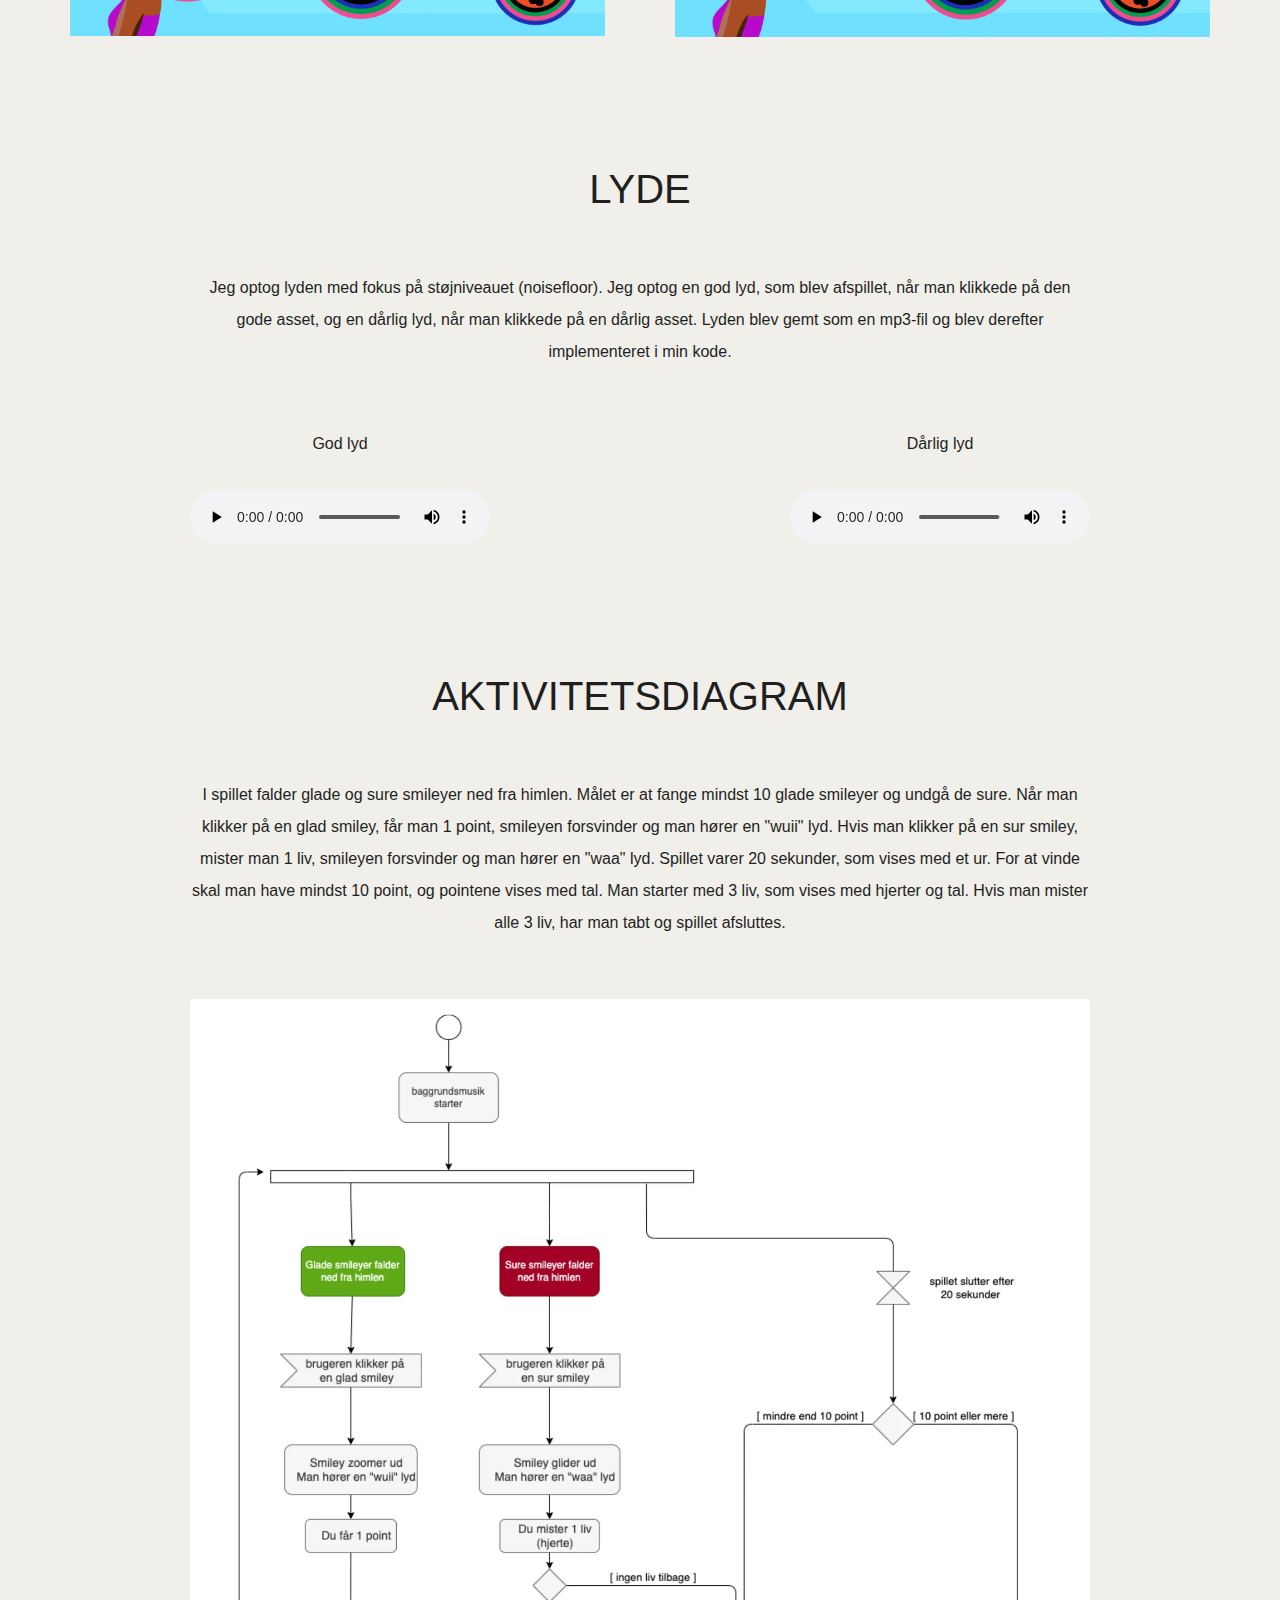
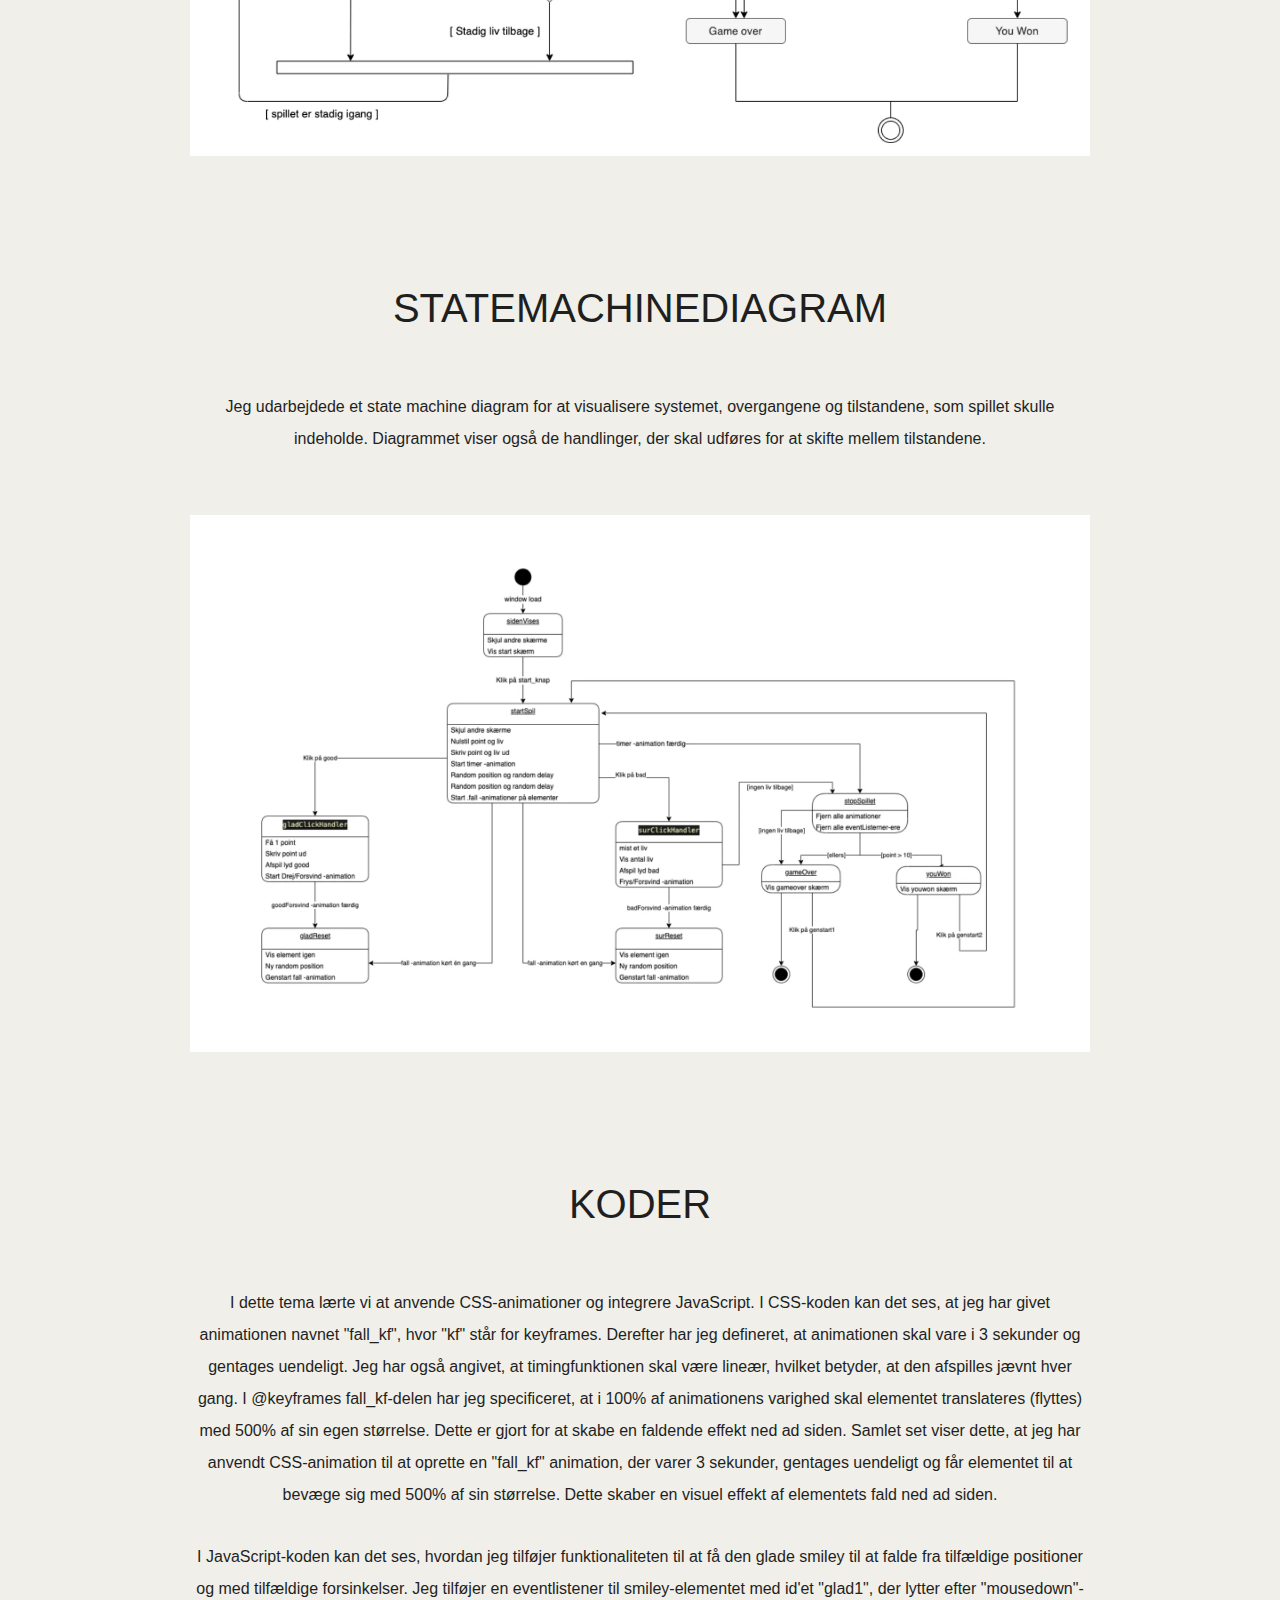
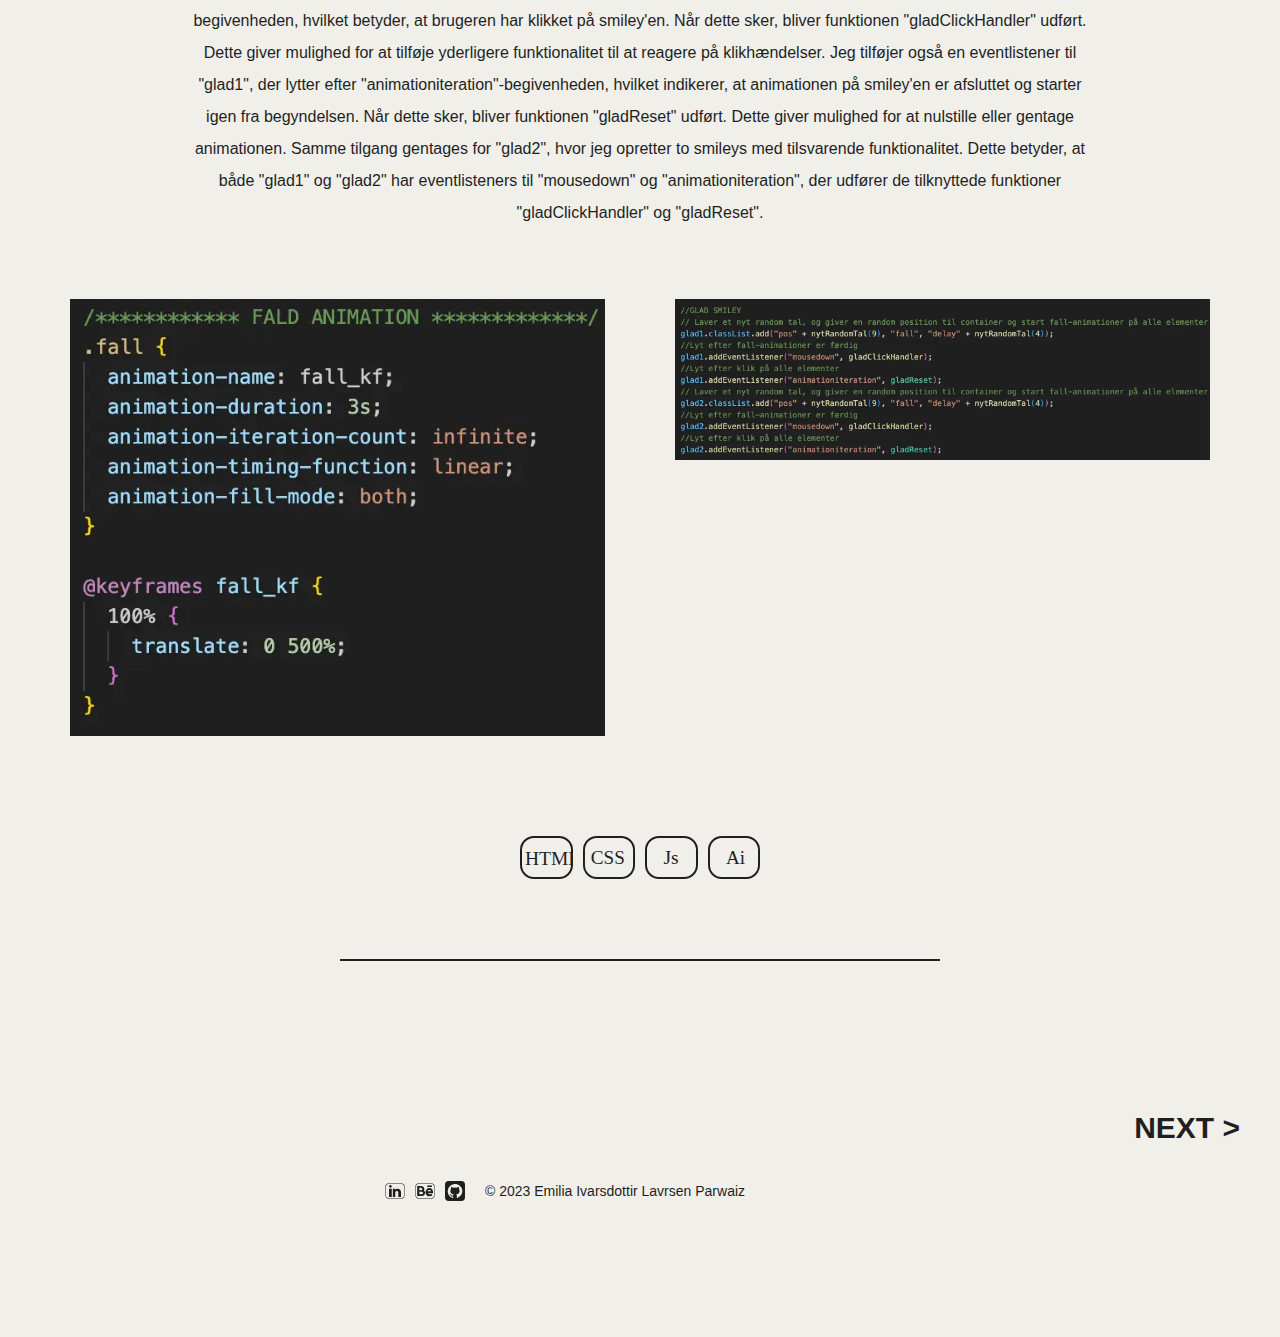
==== commit e5361b8f: "img" ====
--- a/animation.html
+++ b/animation.html
@@ -155,7 +155,7 @@
                 forgrunden for at skabe
                 en fornemmelse af dybde og afstand.</p>
             <img class="img-heu " src="img/animation/startskærm_mu.webp" alt="protoype">
-            <img class="img-heu " src="img/animation/how to play_mu.webp" alt="protoype">
+            <img class="img-heu " src="img/animation/how-to-play_mu.webp" alt="protoype">
             <img class="img-heu " src="img/animation/spilskærm_mu.webp" alt="protoype">
             <div class="grid-1-1-kode">
                 <img src="img/animation/you_won_mu.webp" alt="prototype">
--- a/css/custom.css
+++ b/css/custom.css
@@ -119,6 +119,7 @@
   color: #98a5c2;
   text-decoration: none;
   font-weight: 600;
+  font-size: 21px;
 }
 
 .button_opgave {
@@ -207,9 +208,12 @@
     transform: translate(0, -50%);
     text-align: right;
     margin-left: 1000px;
-    margin-top: 100px;
-  }
-
+    margin-top: 80px;
+  }
+  .indholdsfortegnelse a {
+    font-weight: 600;
+    font-size: 18px;
+  }
   .indholdsfortegnelse {
     text-align: left;
     margin-bottom: 40px;
@@ -492,12 +496,16 @@
   text-align: center;
   font-size: 30px;
 }
+
 @media screen and (min-width: 800px) {
   .next {
     text-decoration: none;
     font-weight: 600;
     text-align: right;
     font-size: 30px;
+  }
+  .next a:hover {
+    color: #98a5c2;
   }
 }
 
--- a/css/layout.css
+++ b/css/layout.css
@@ -332,7 +332,7 @@
 }
 .cv_elements img {
   width: 80%;
-  margin-top: 20px;
+  margin-bottom: 30px;
 }
 .grid1-1-1-cv {
   display: flex;
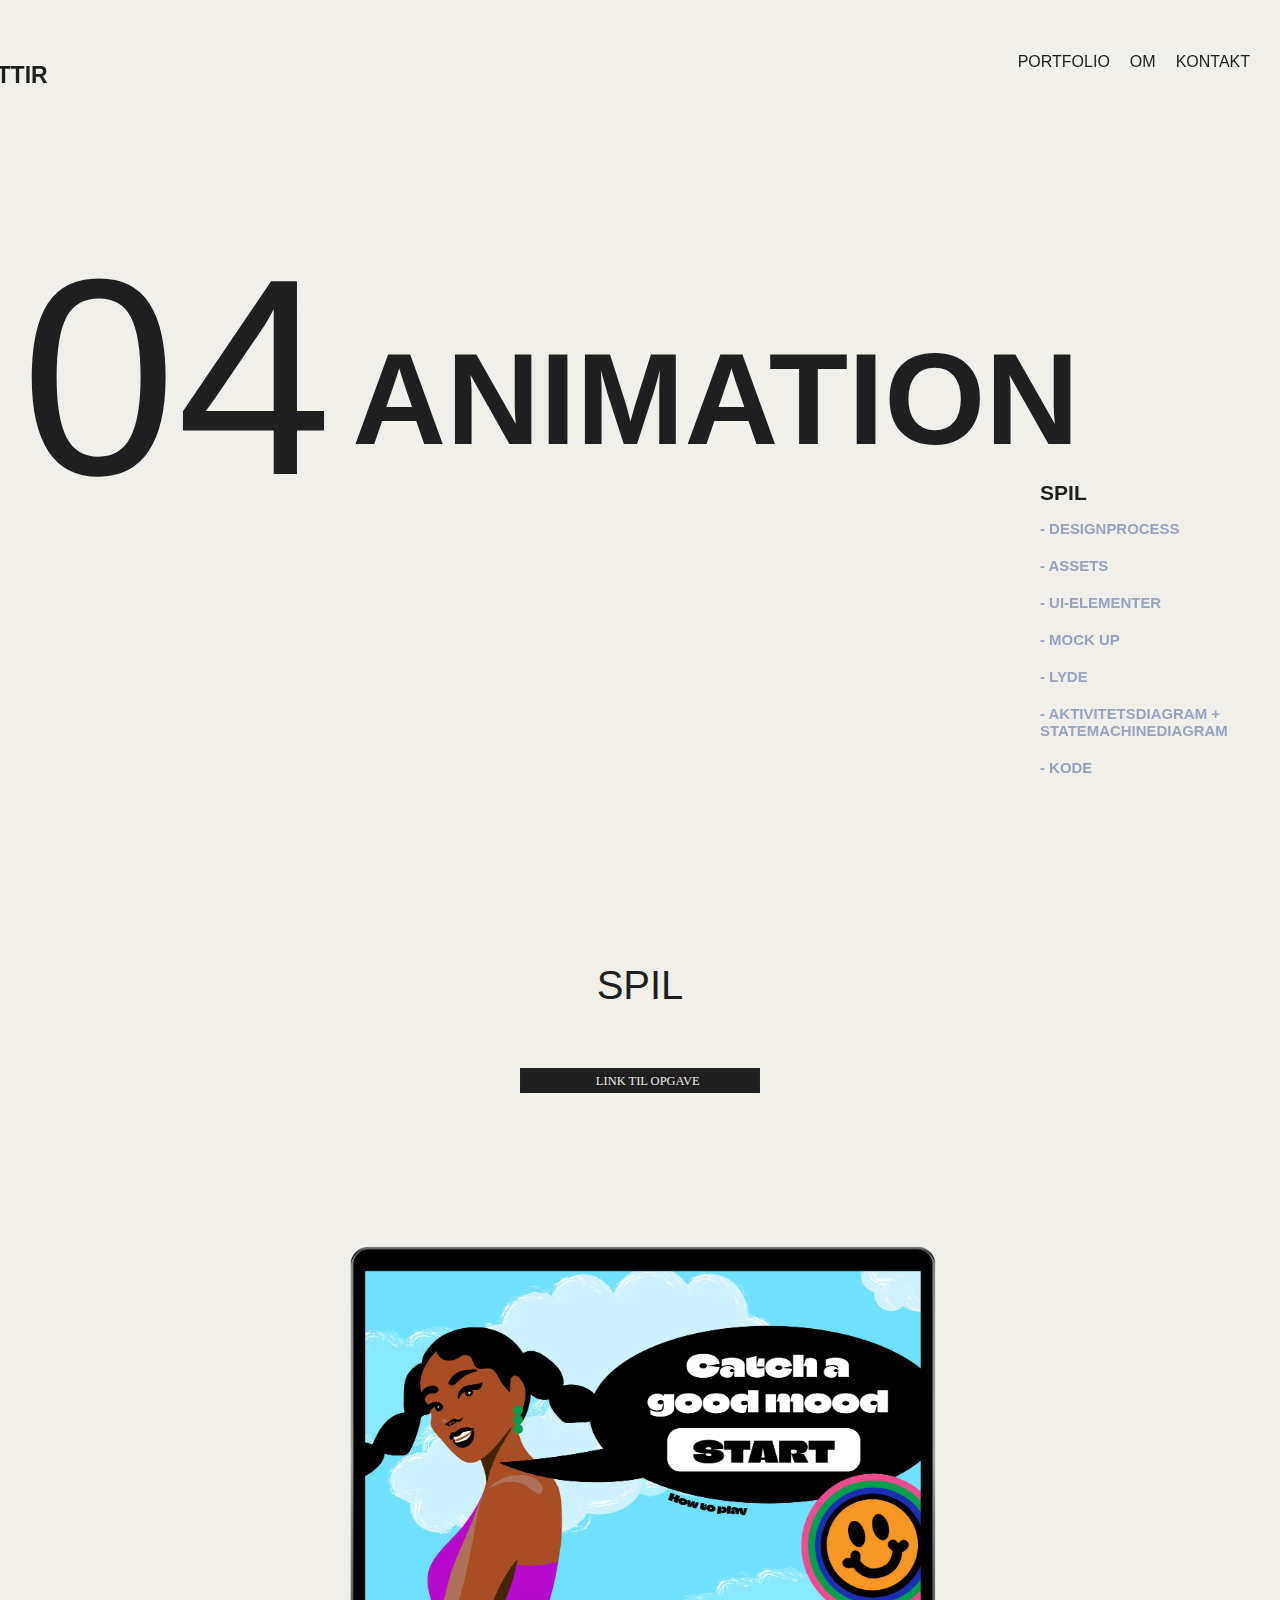
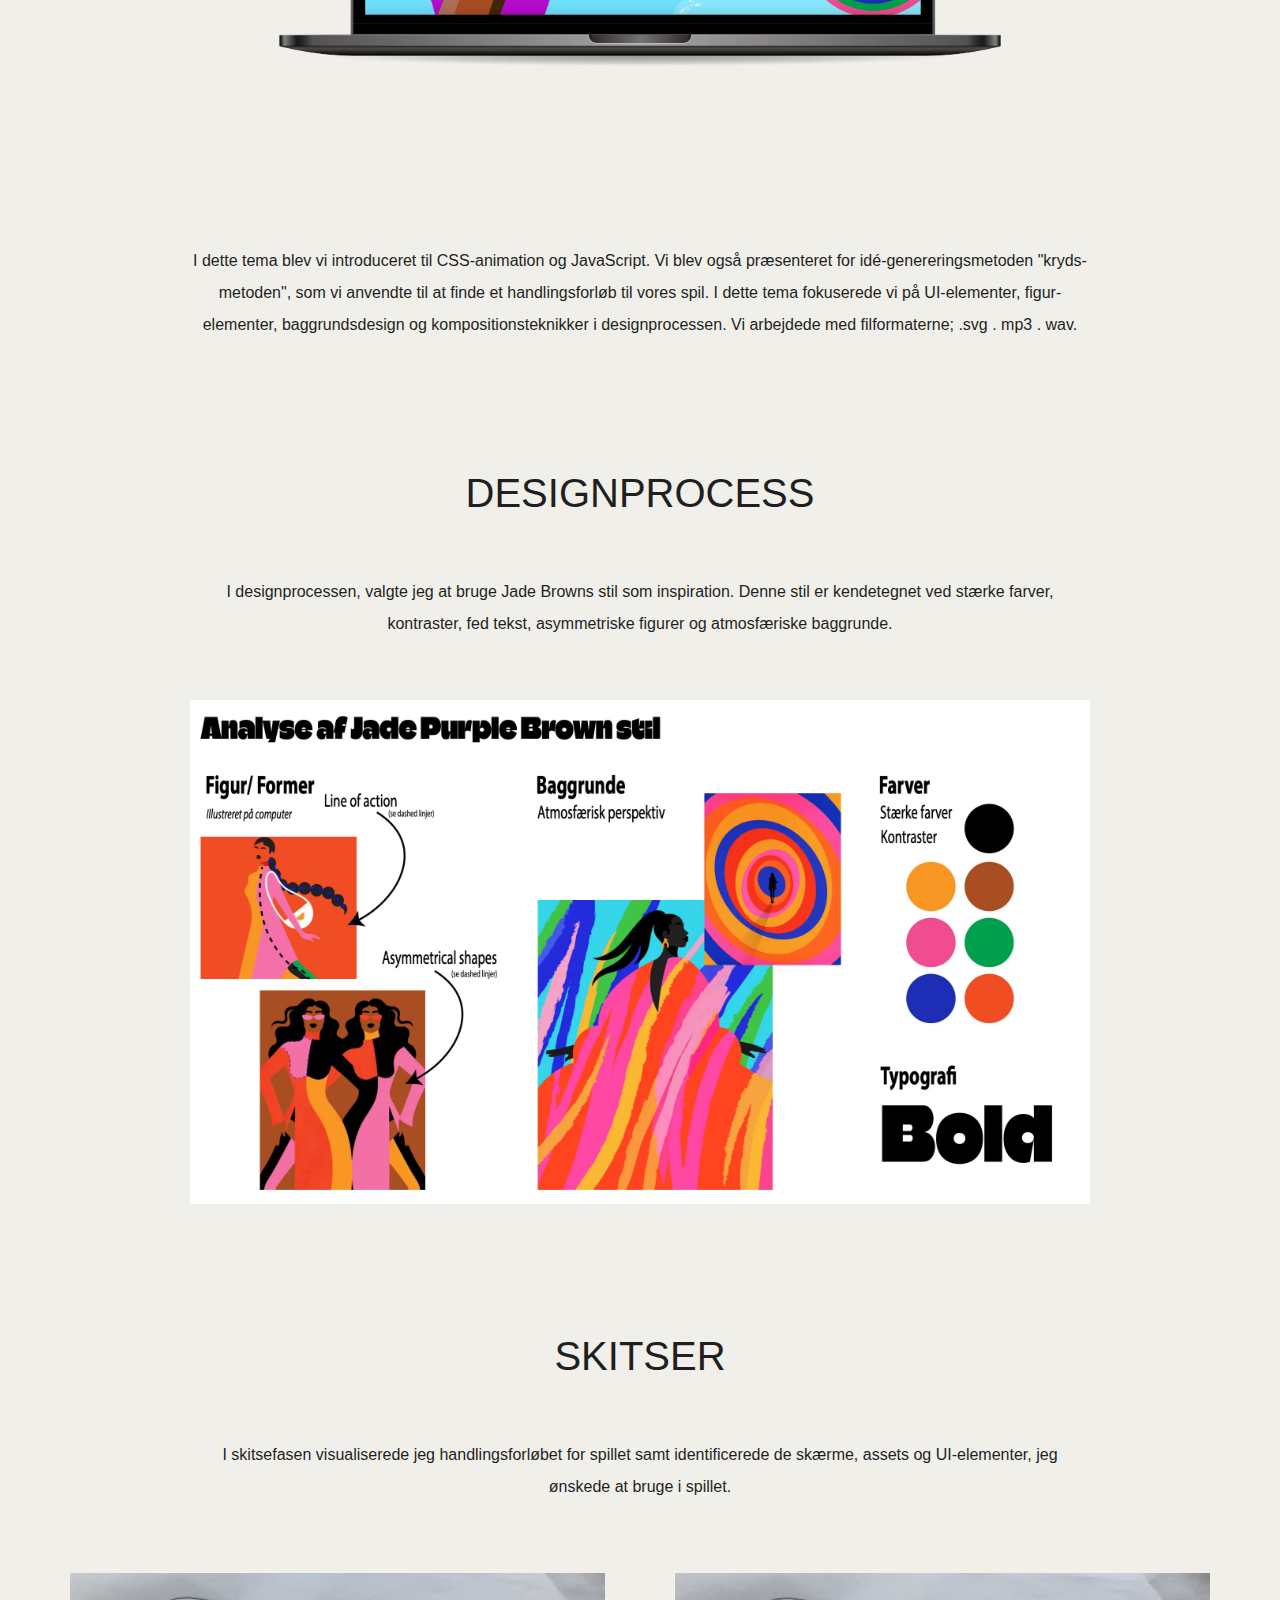
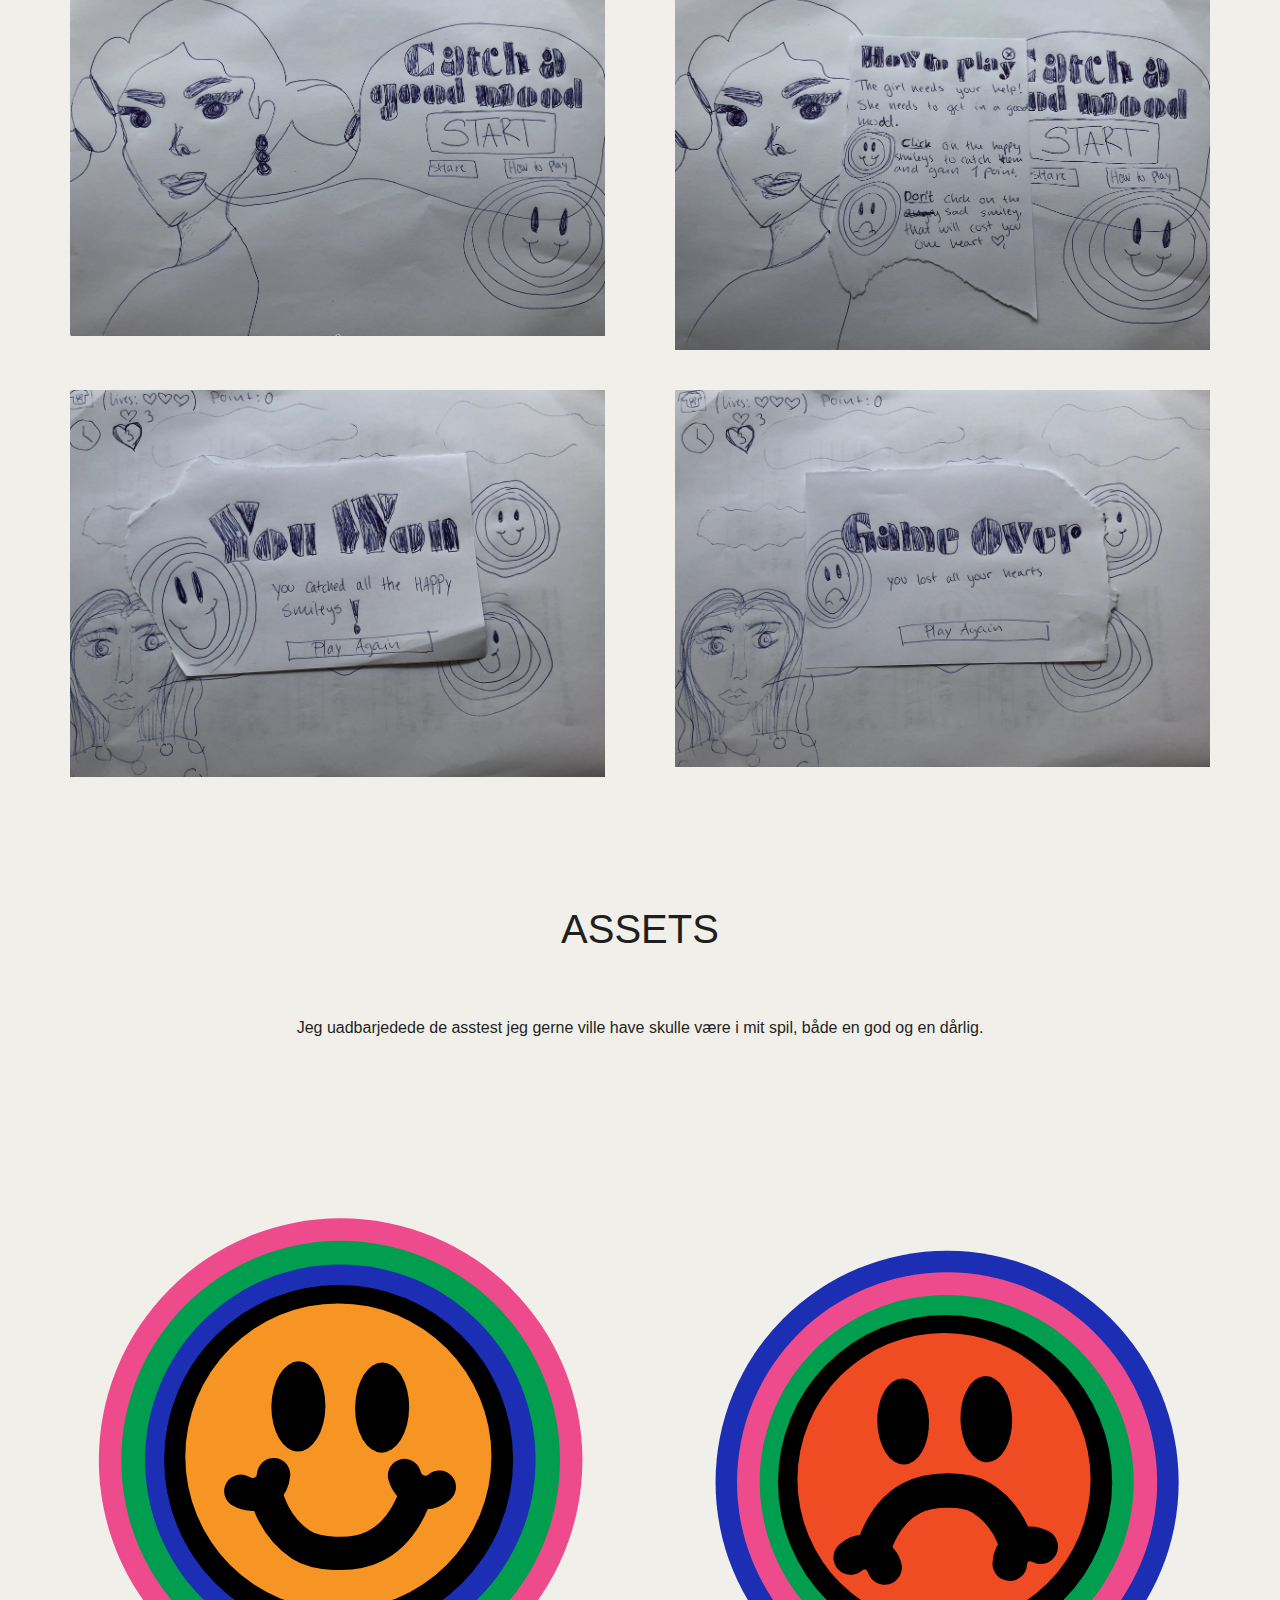
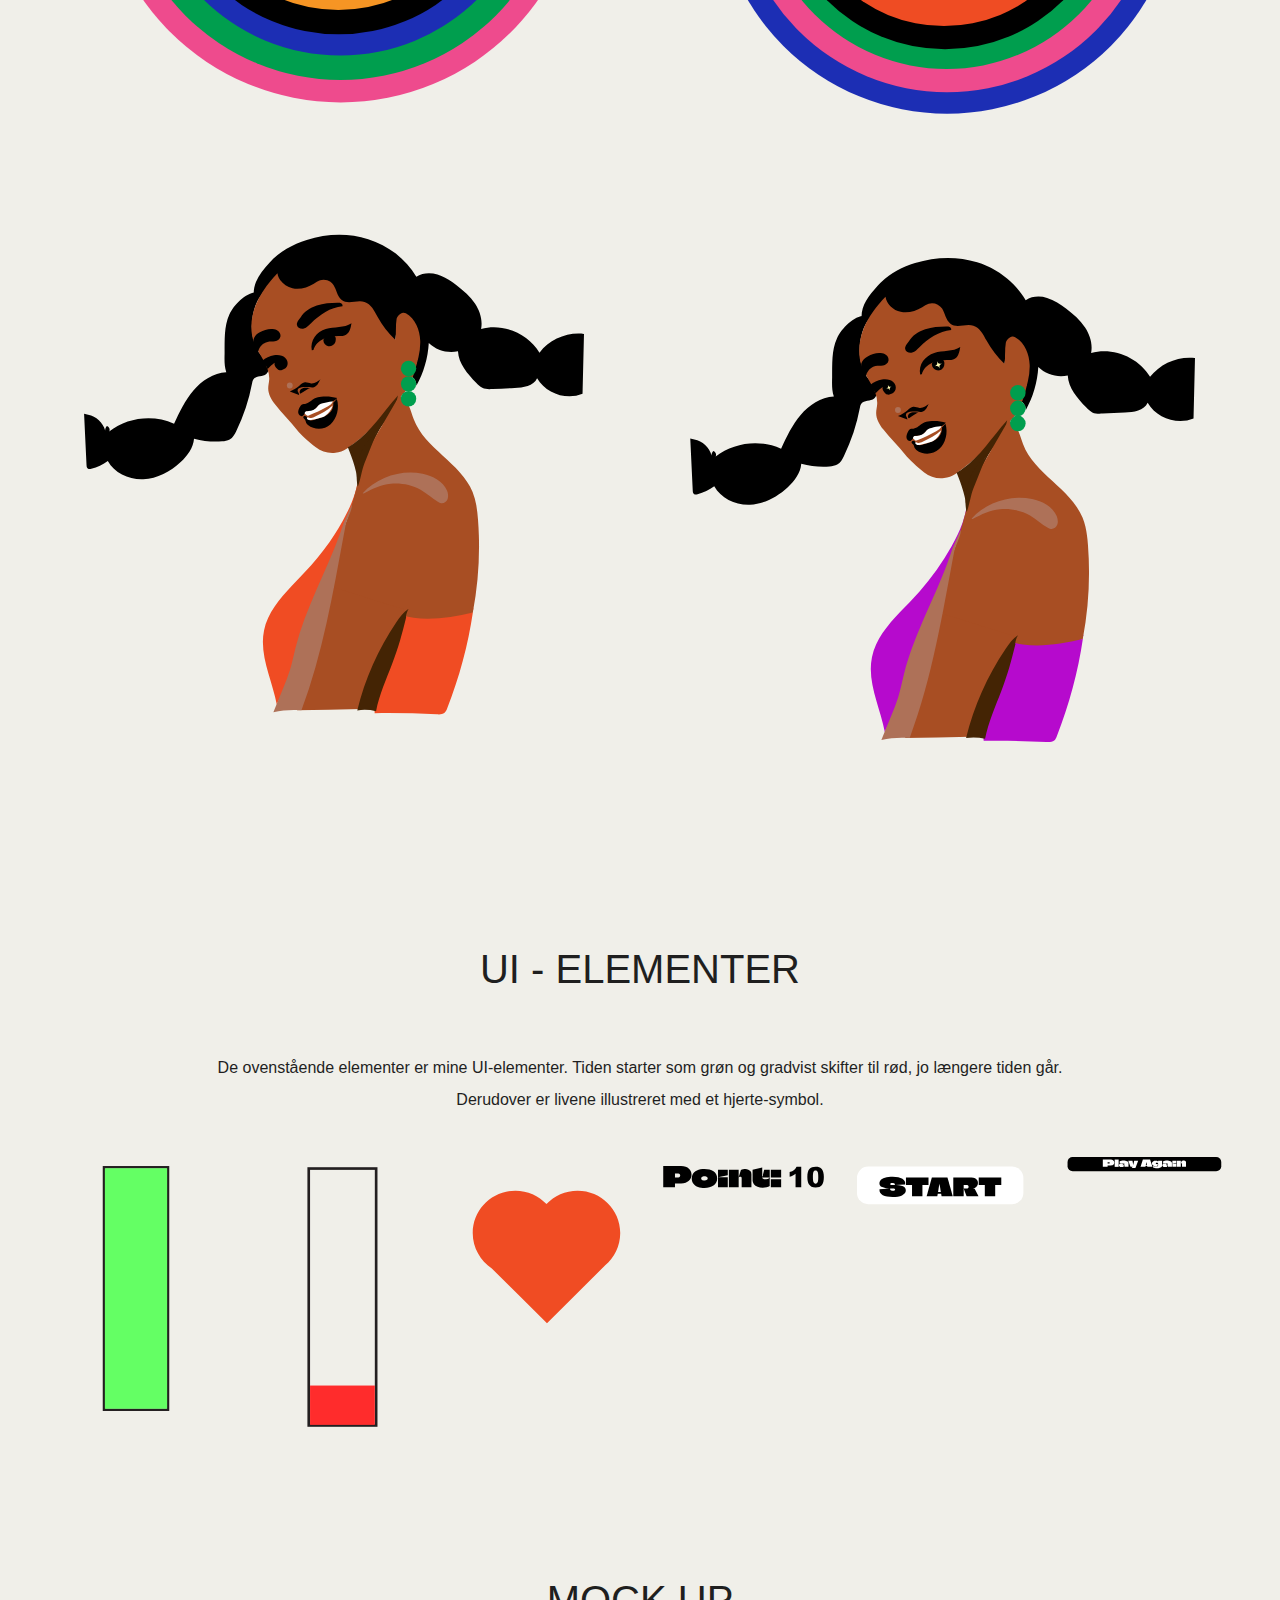
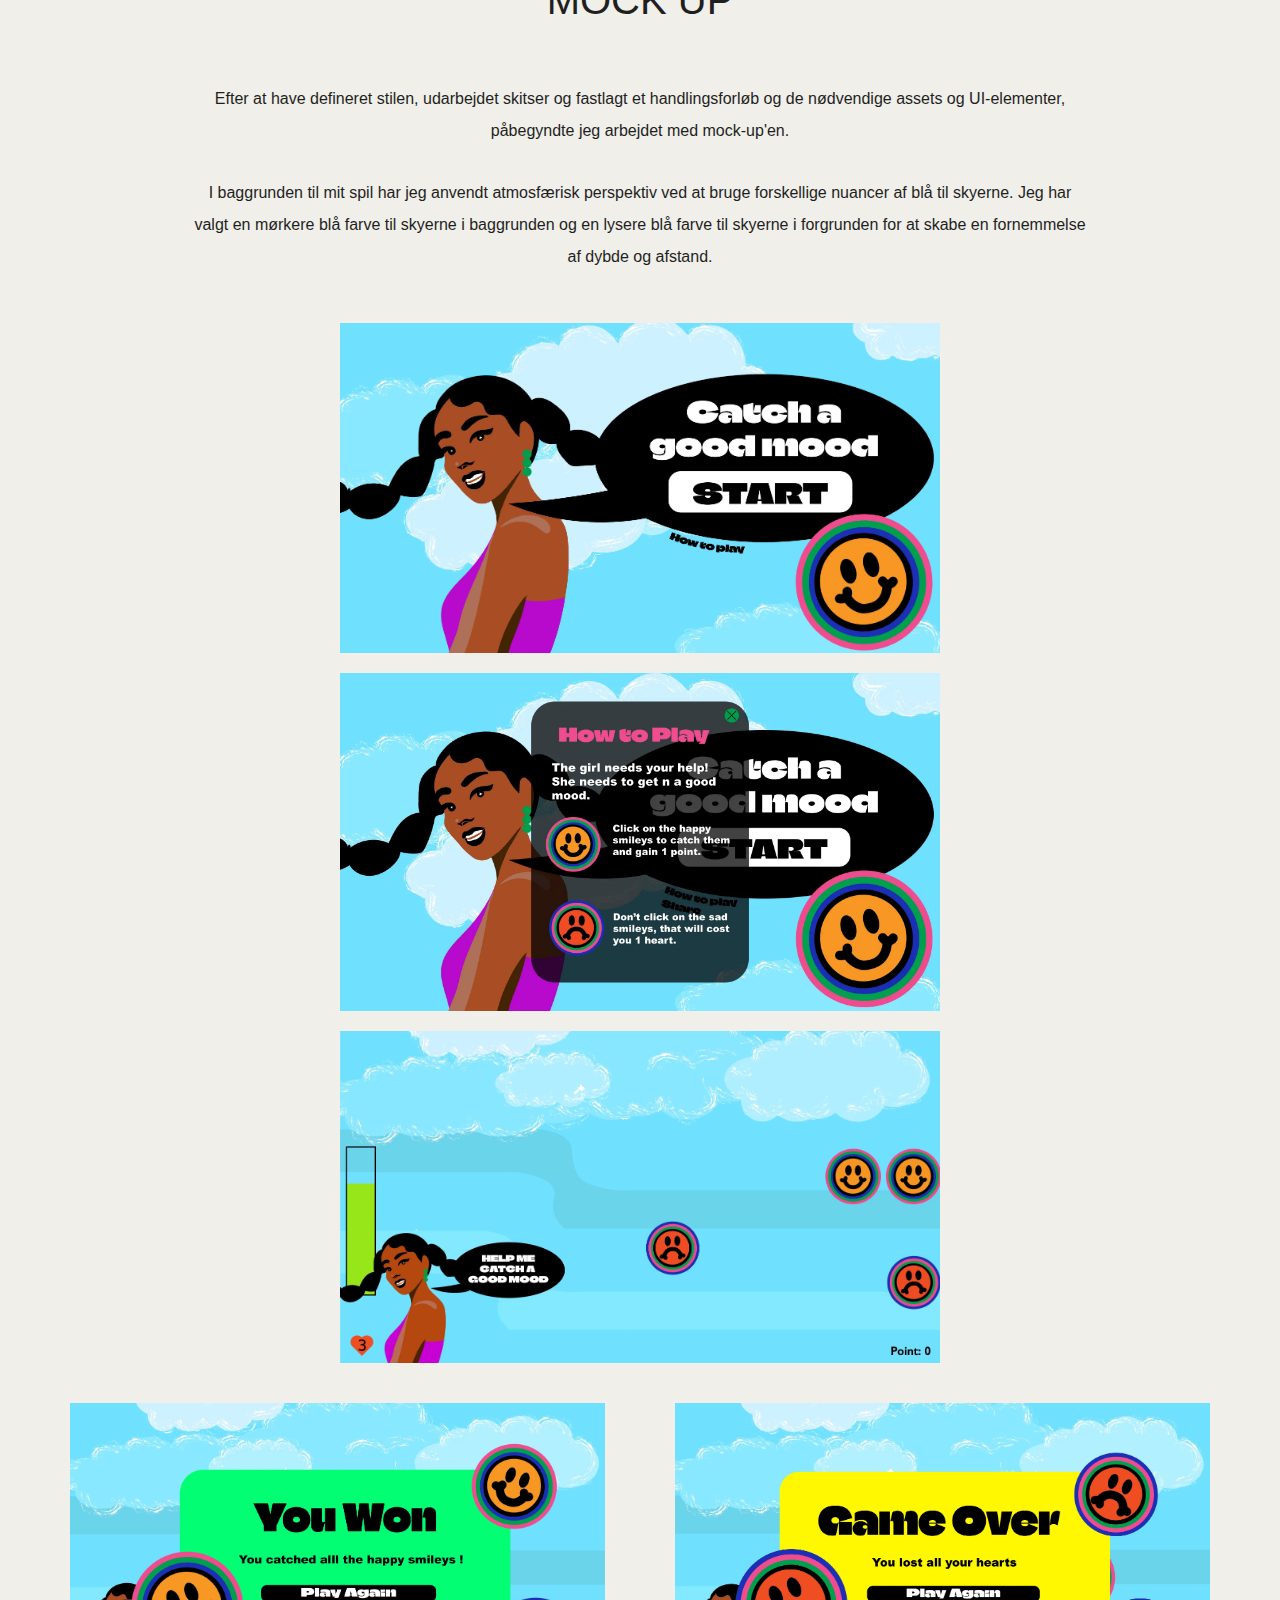
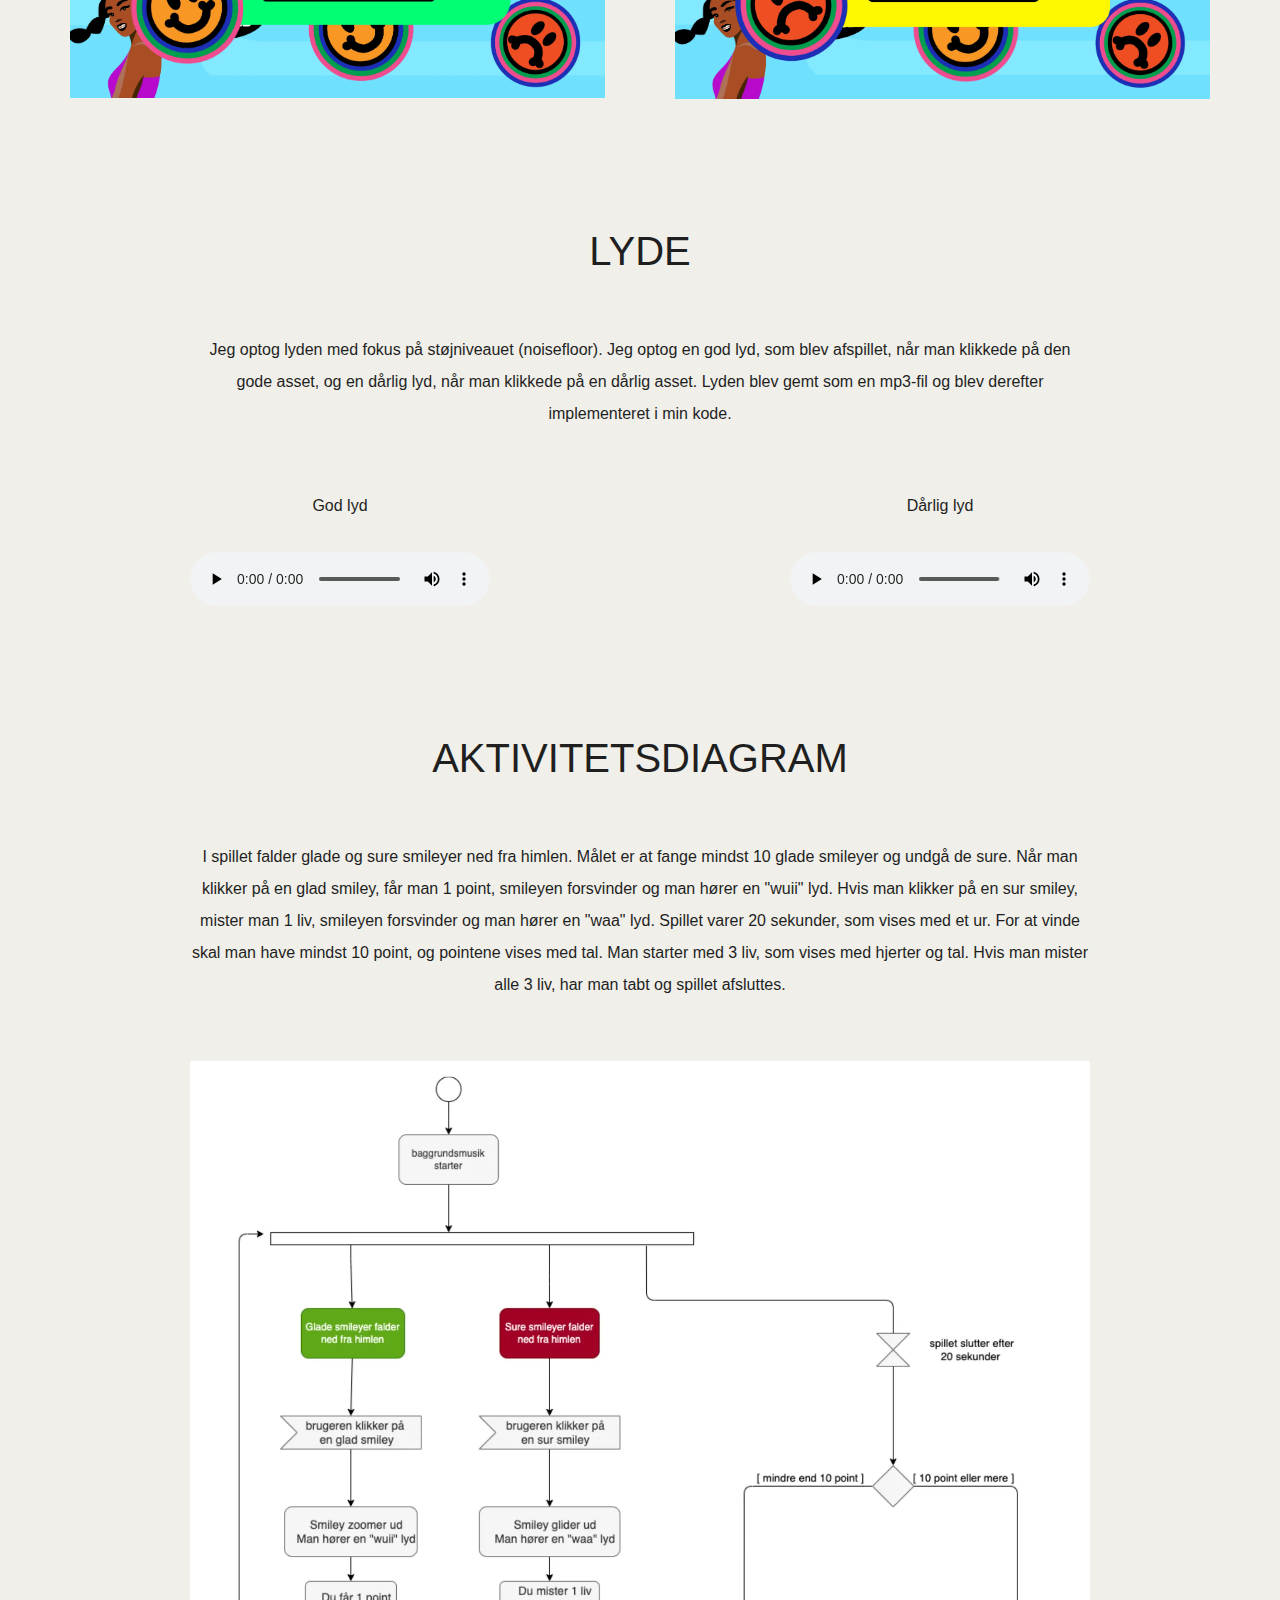
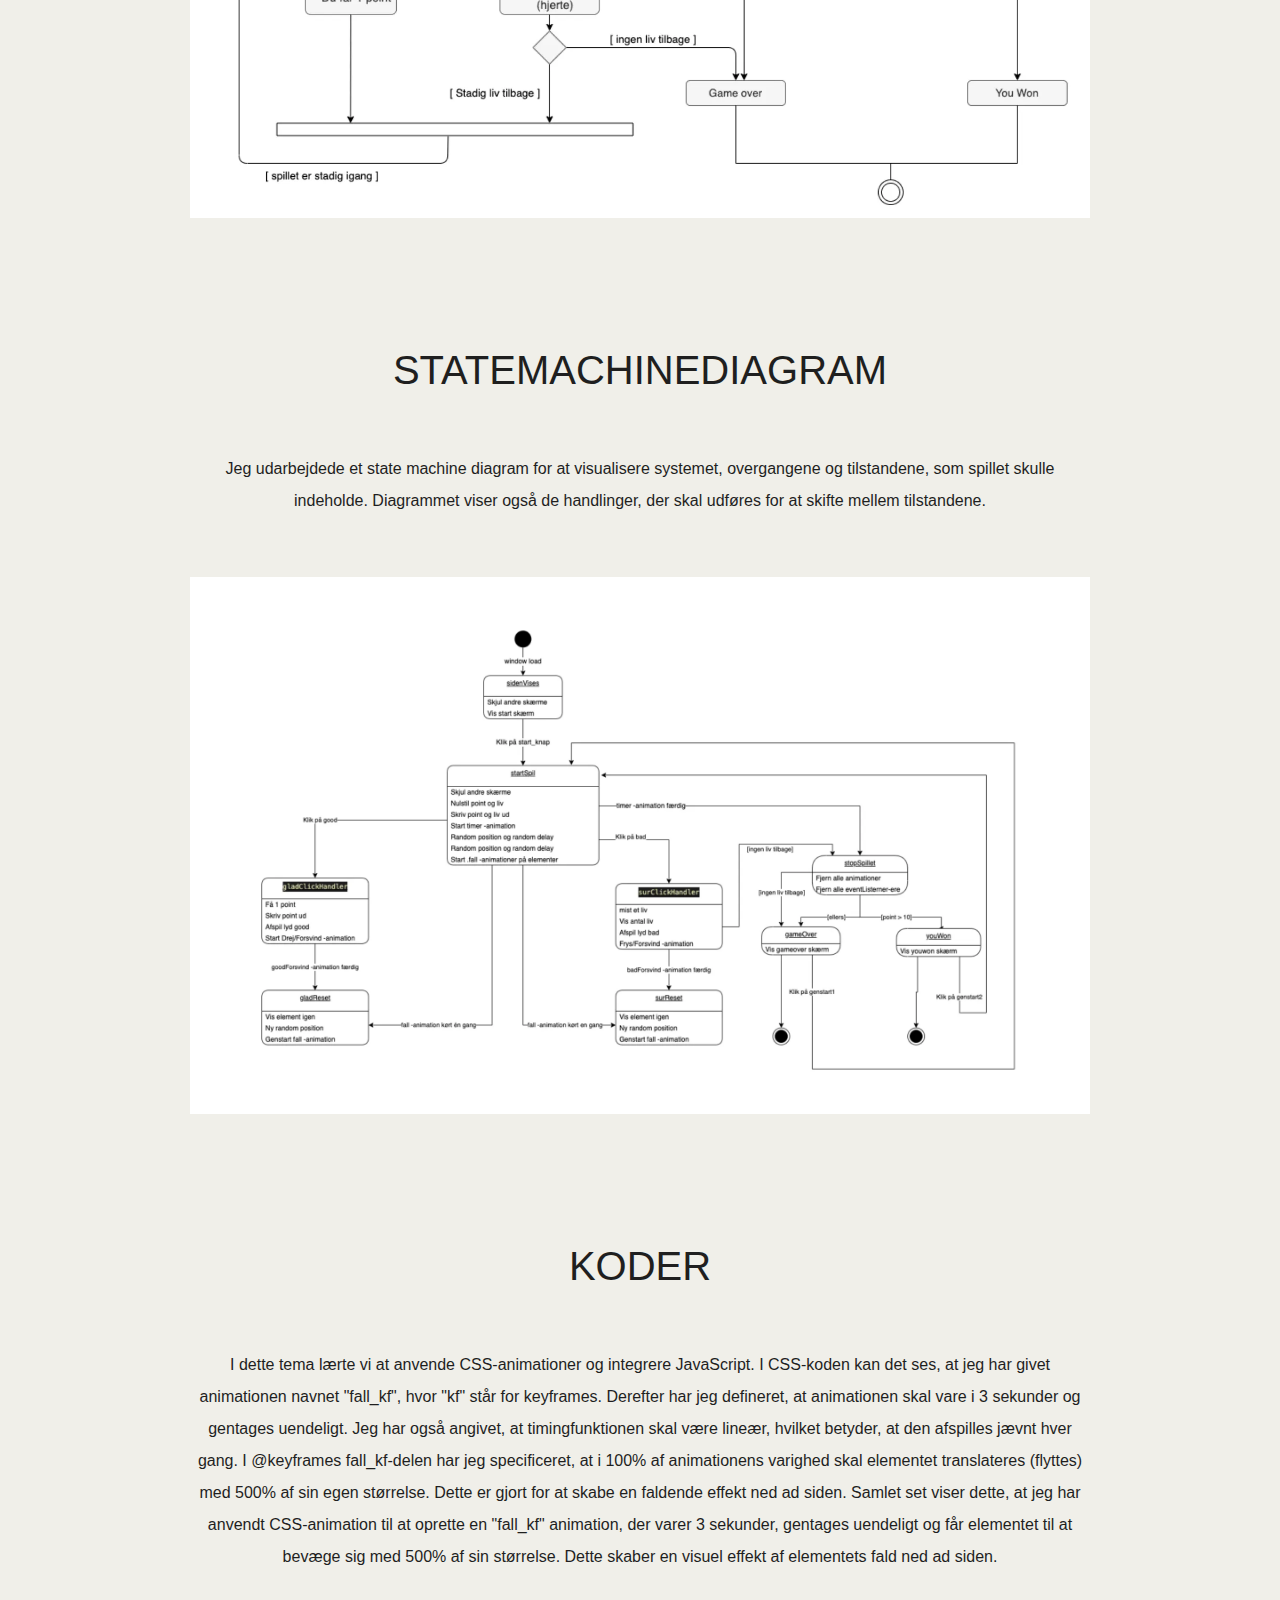
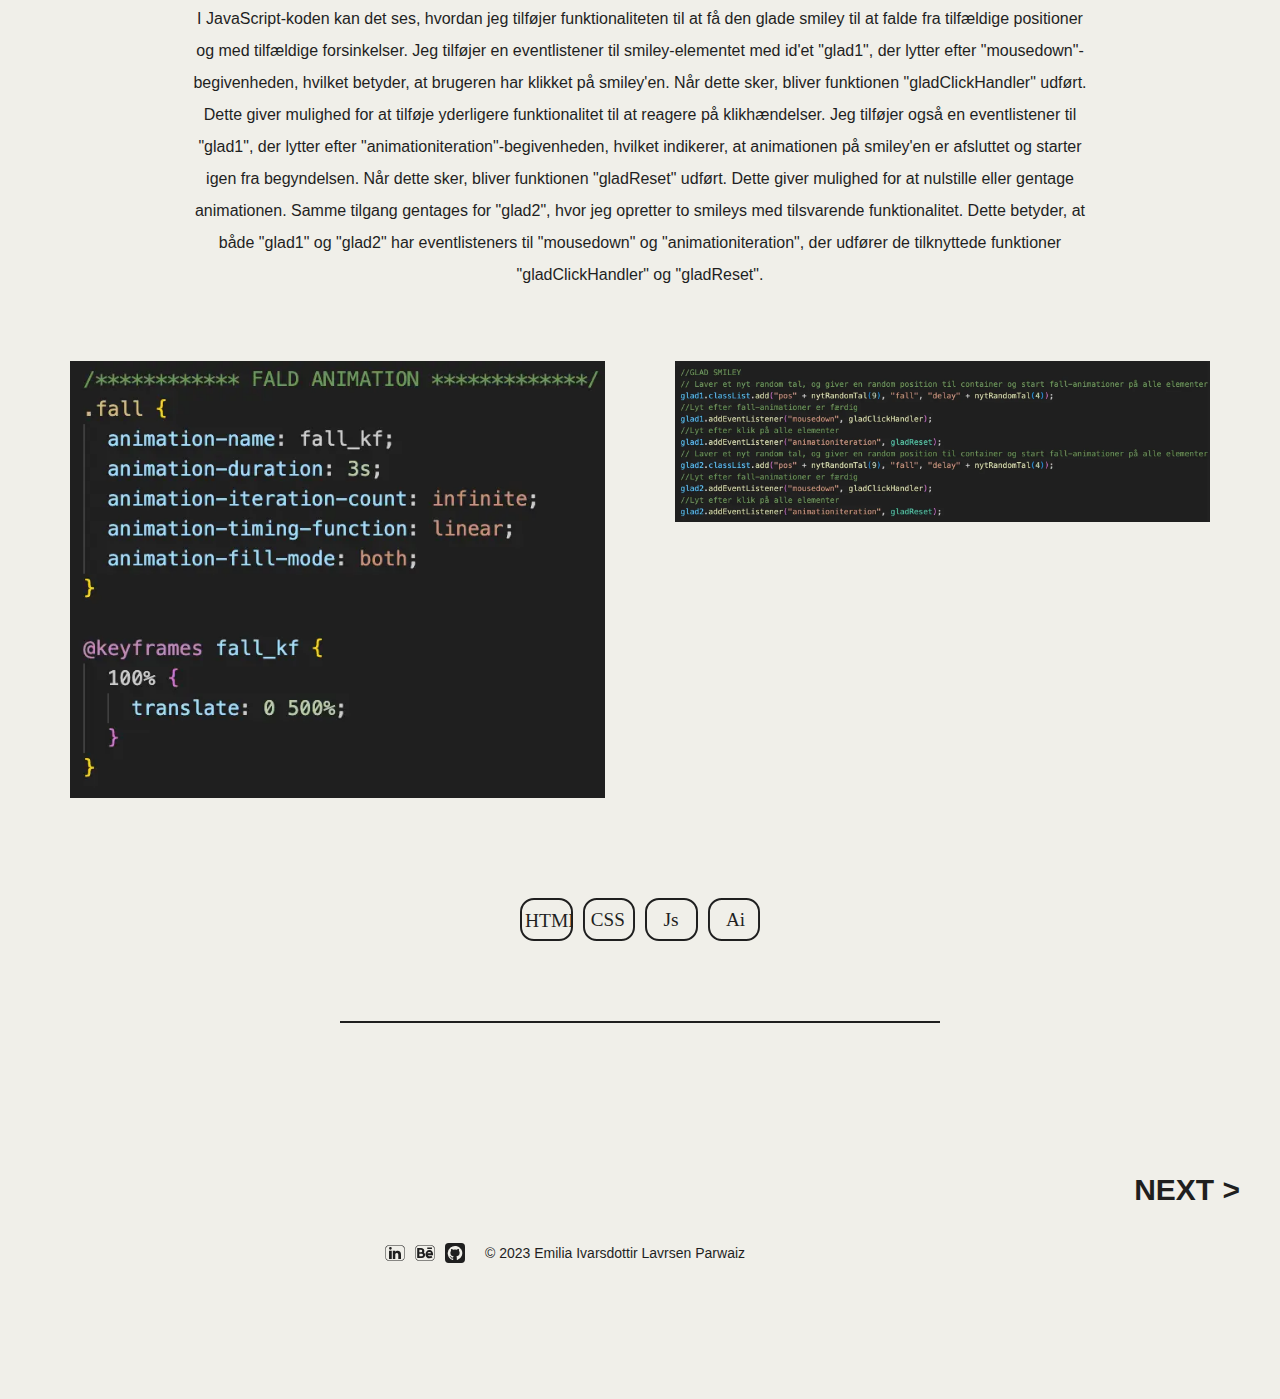
==== commit 8e2e7fcc: "heuristisk test + horeunge" ====
--- a/animation.html
+++ b/animation.html
@@ -103,7 +103,8 @@
 
 
             <h6>SKITSER</h6>
-            <p>I skitsefasen visualiserede jeg handlingsforløbet for spillet samt identificerede de skærme og assets,
+            <p>I skitsefasen visualiserede jeg handlingsforløbet for spillet samt identificerede de skærme, assets og
+                UI-elementer,
                 jeg
                 ønskede at
                 bruge i spillet.</p>
@@ -118,6 +119,8 @@
 
             <div id="section-18"></div>
             <h6>ASSETS</h6>
+            <p>Jeg uadbarjedede de asstest jeg gerne ville have skulle være i mit spil, både en god og en dårlig.
+            </p>
             <div class="grid-1-1-ux">
                 <img class="img-emne1" src="img/animation/happy.svg" alt="asset">
                 <img class="img-emne1" src="img/animation/sad.svg" alt="asset">
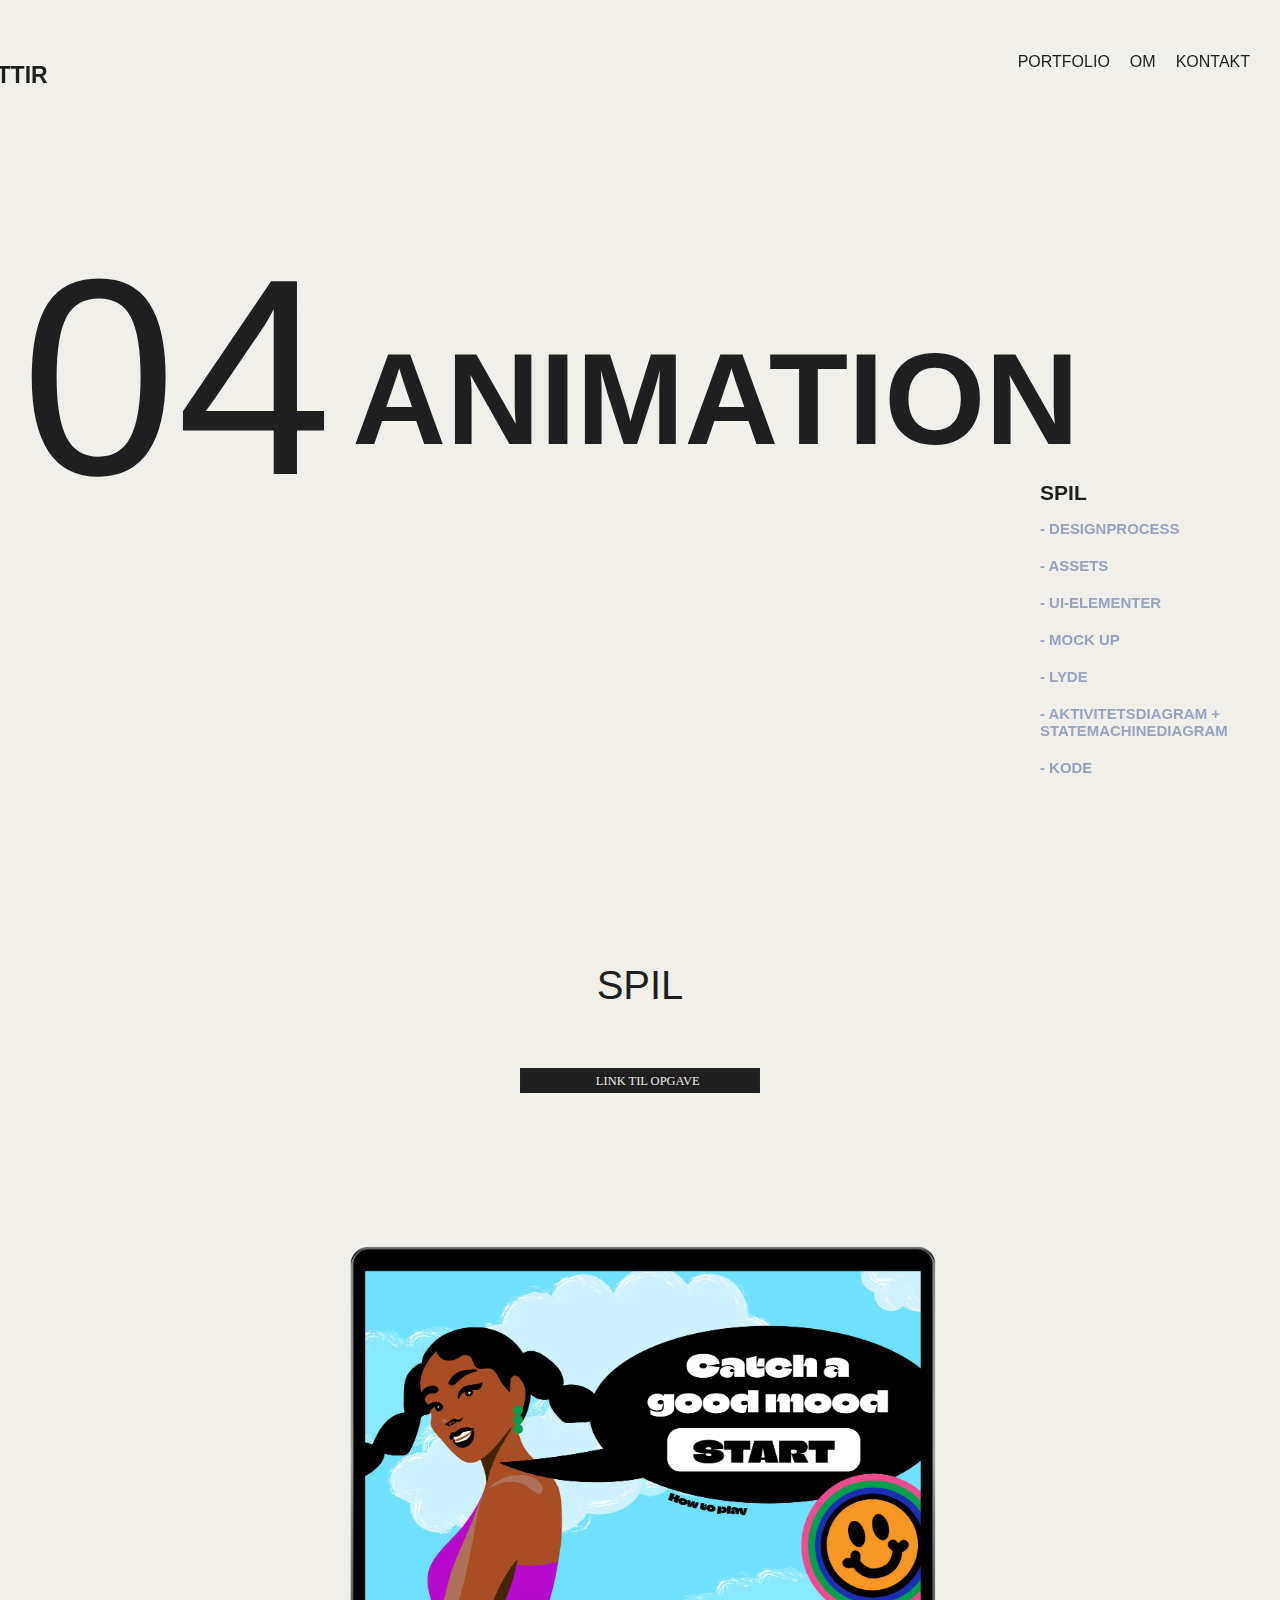
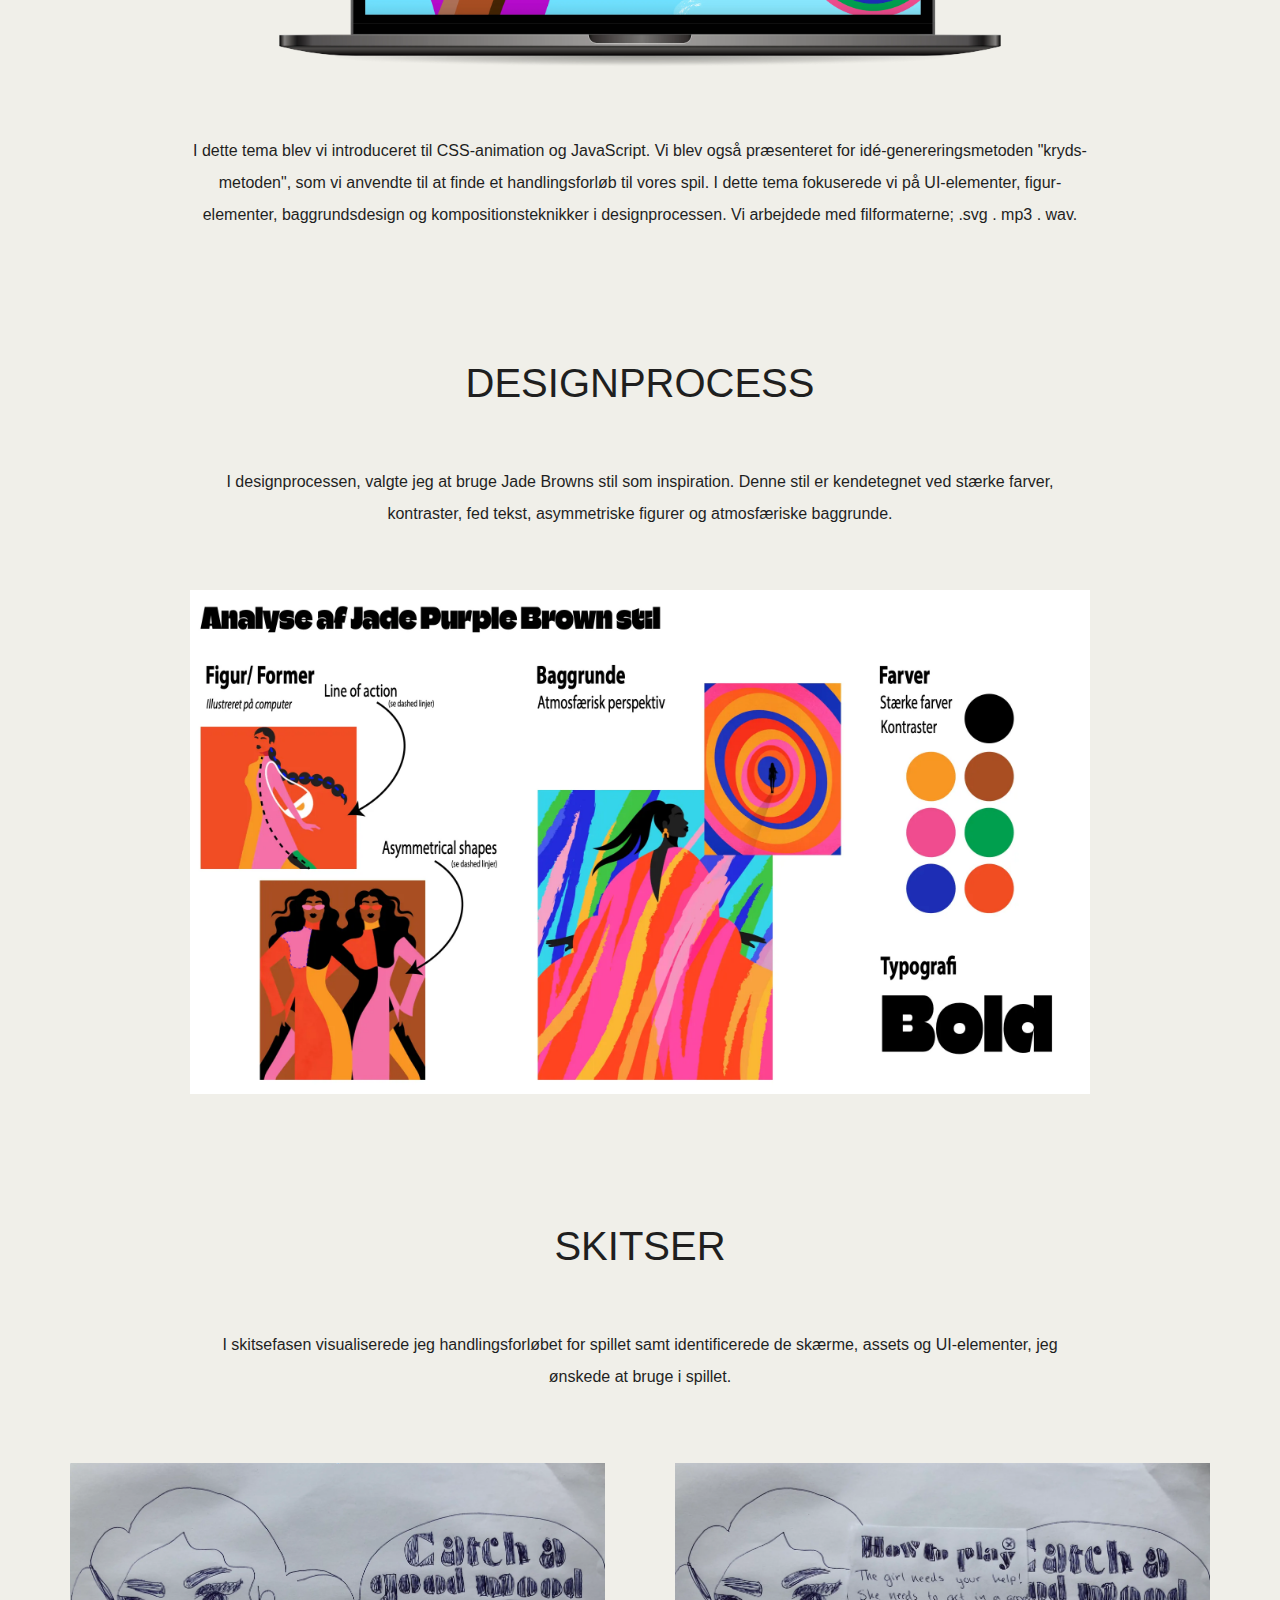
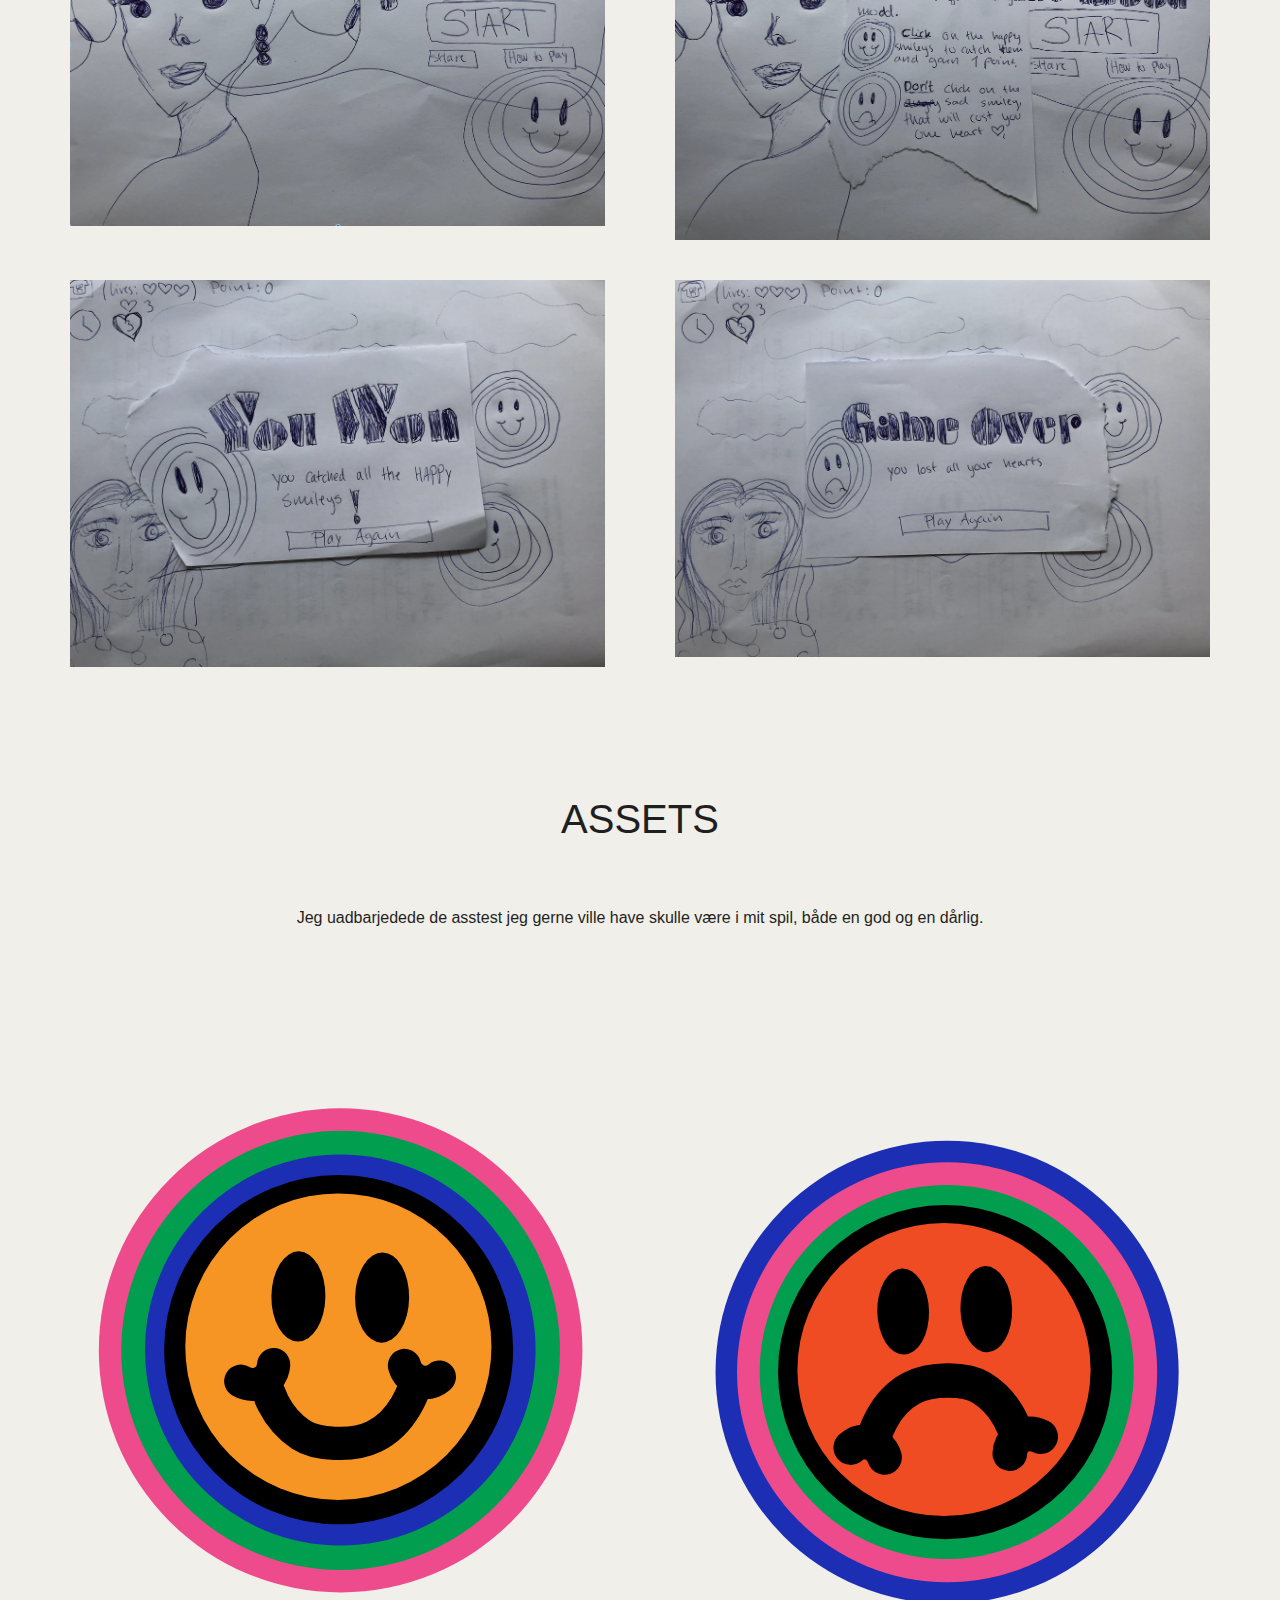
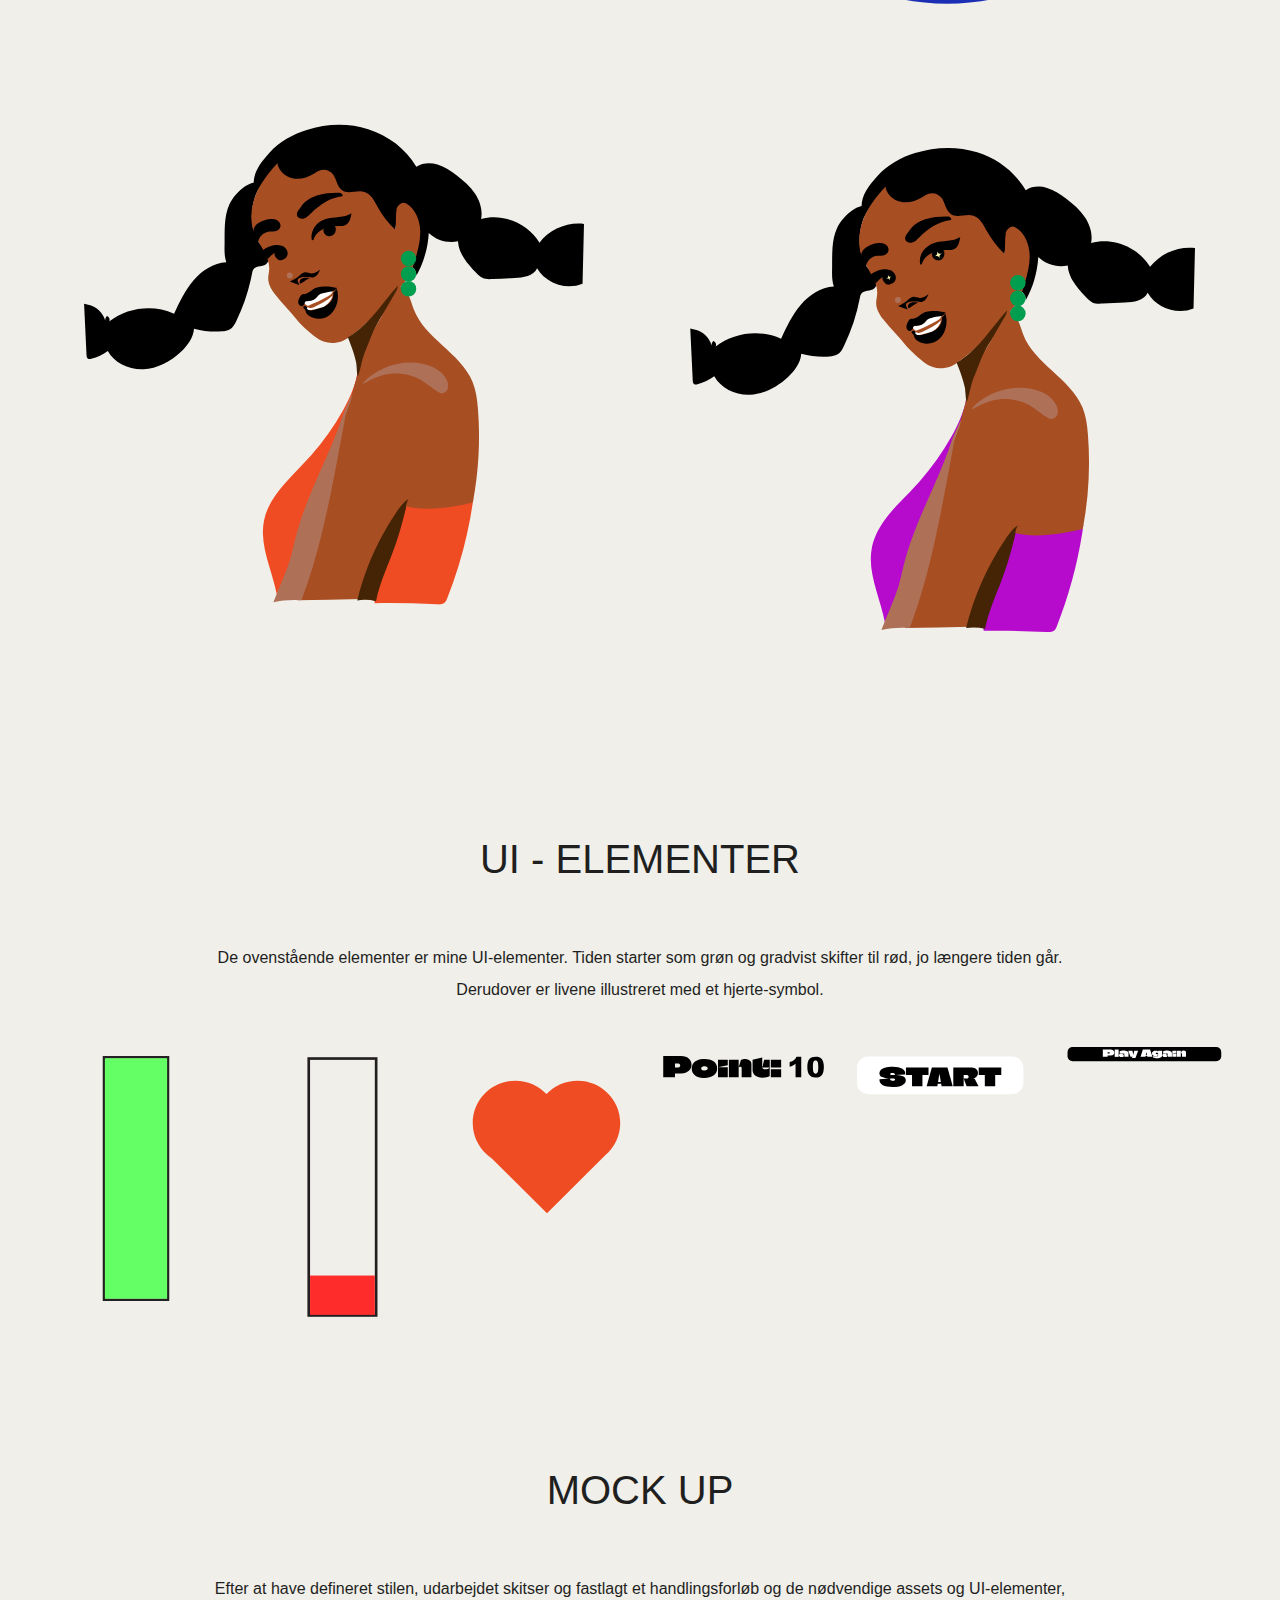
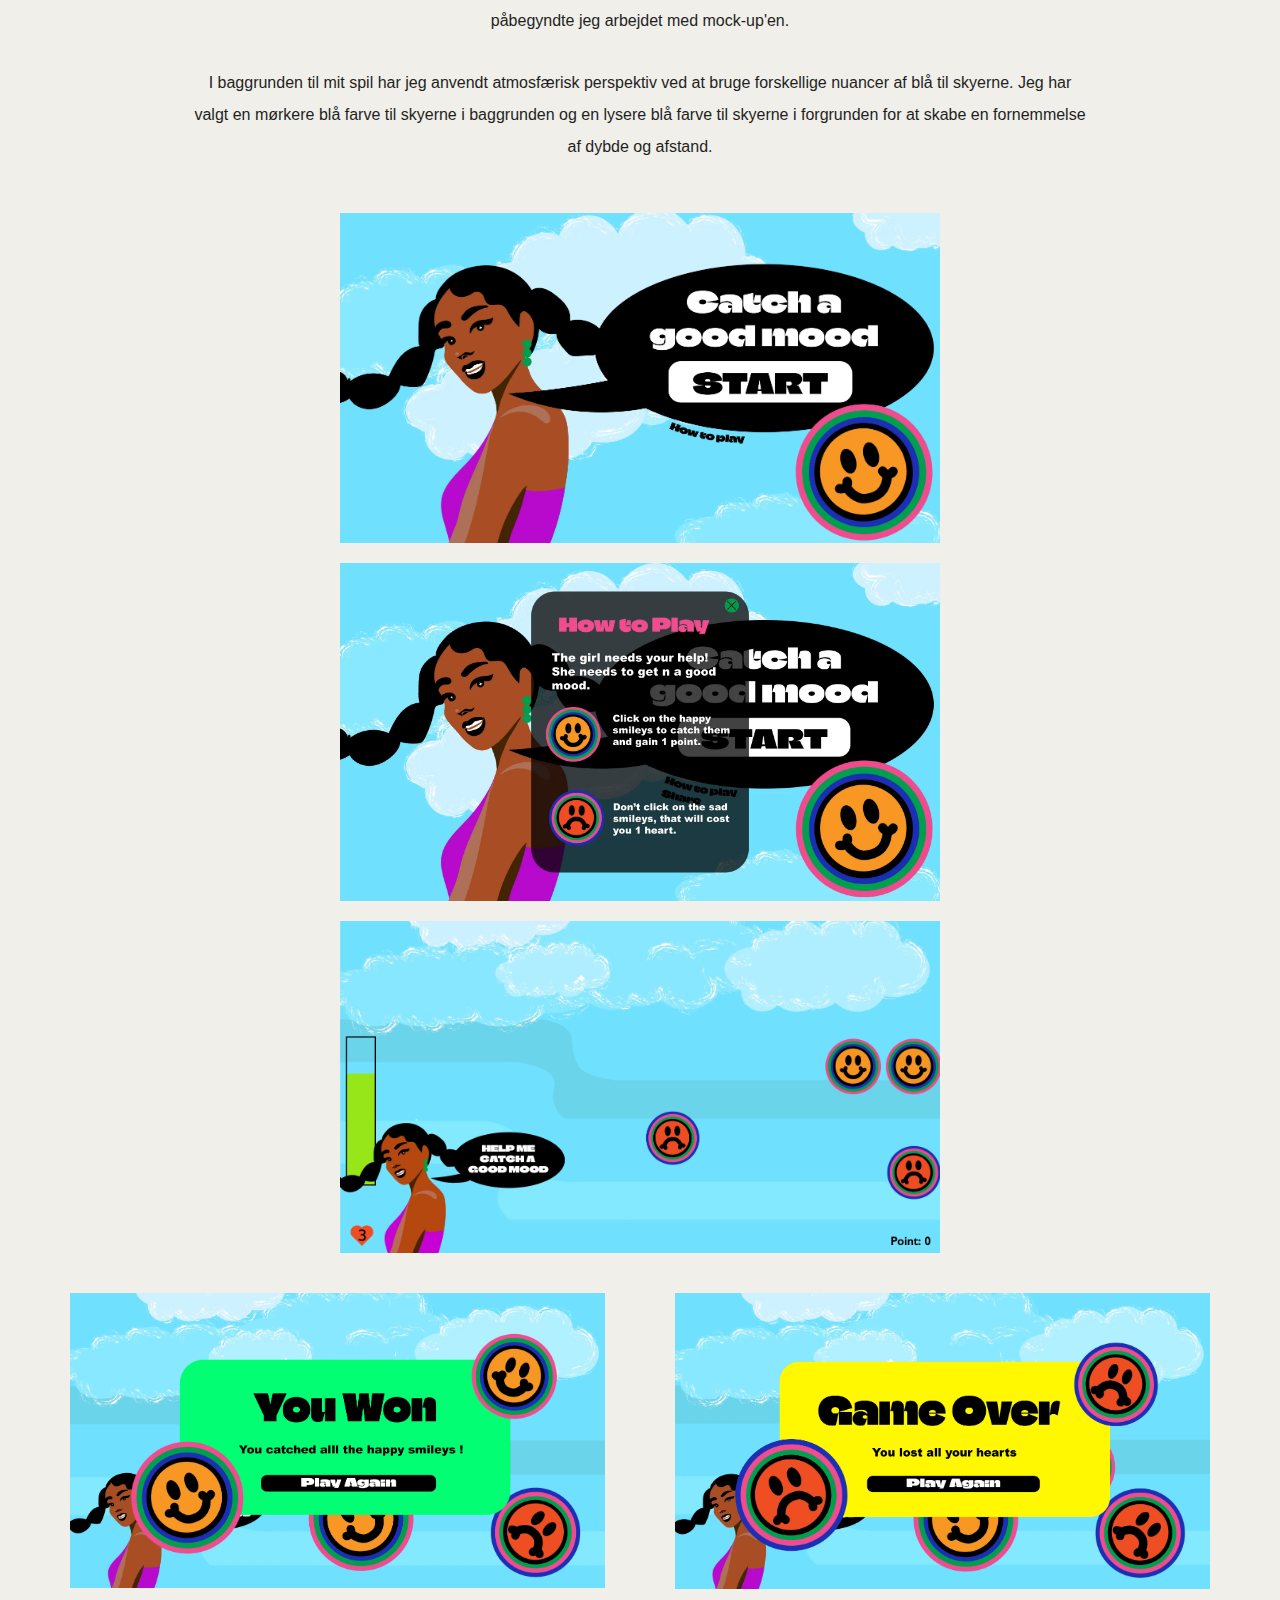
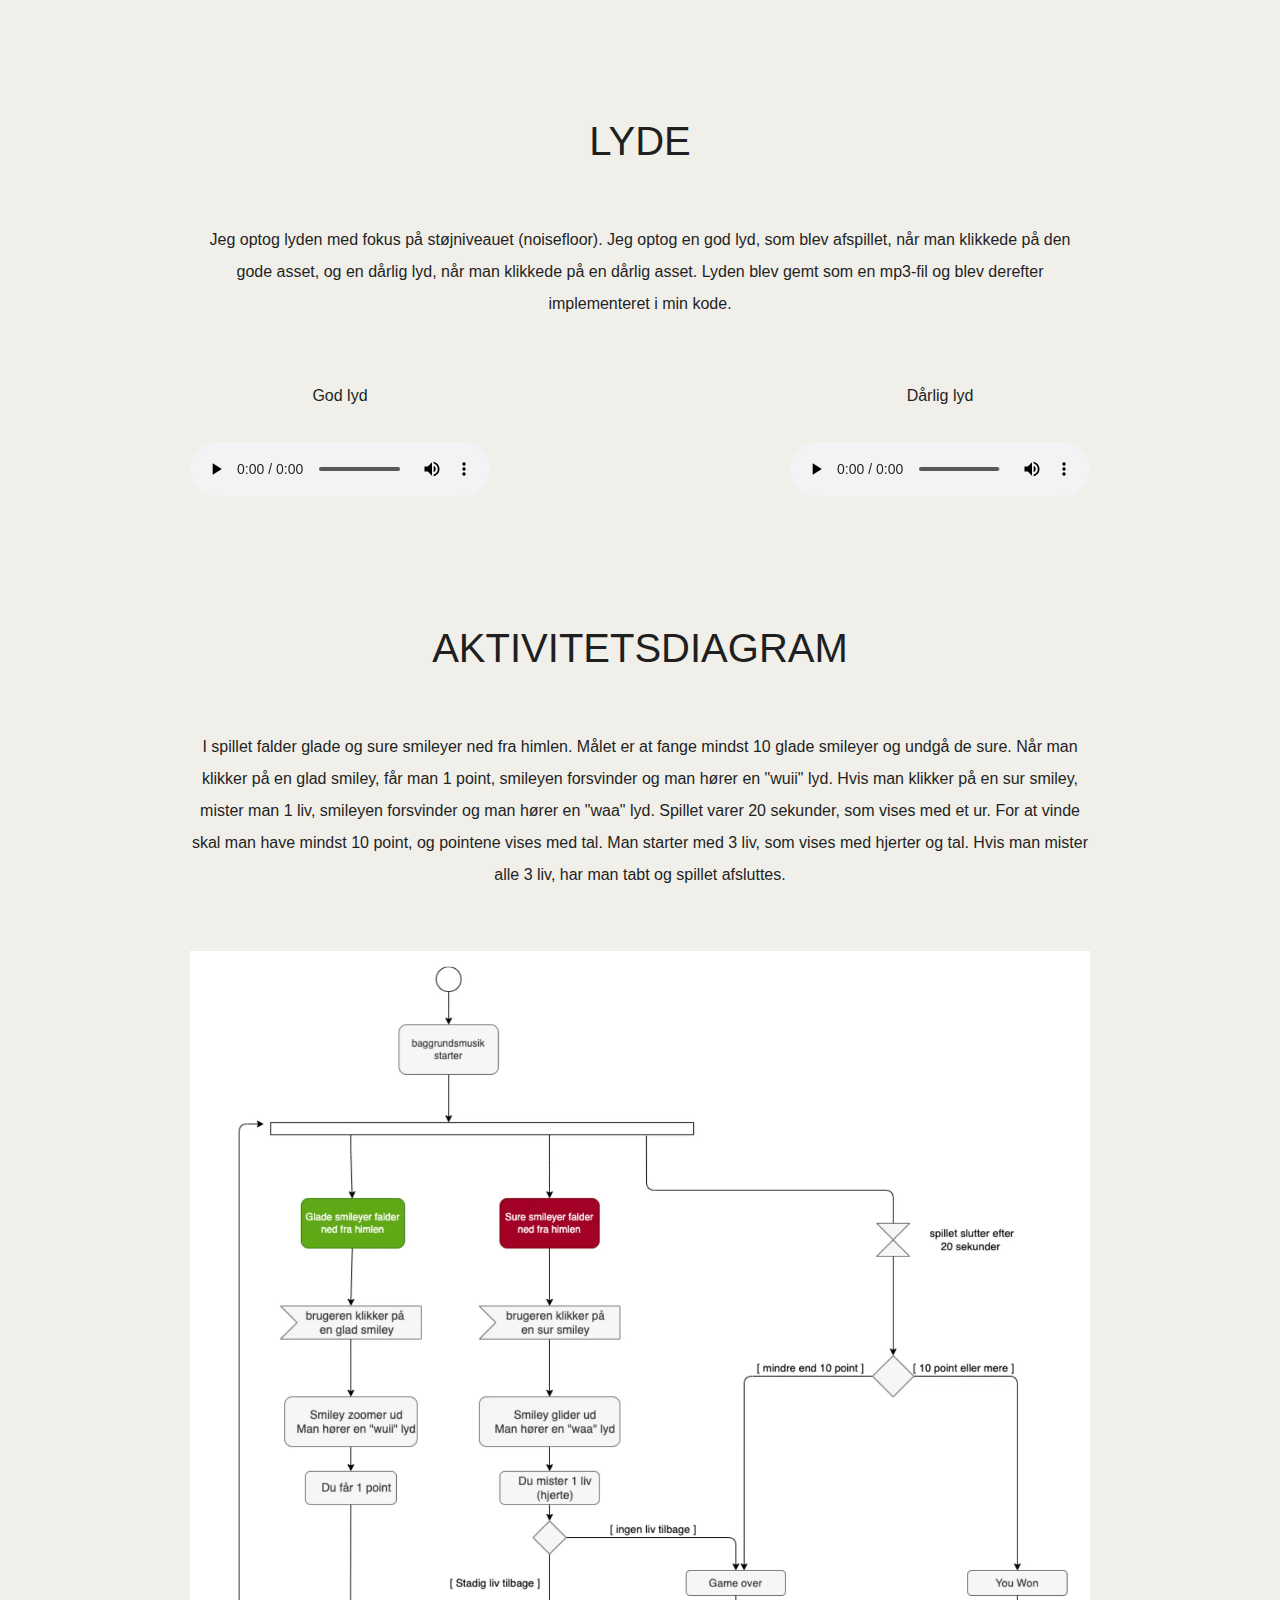
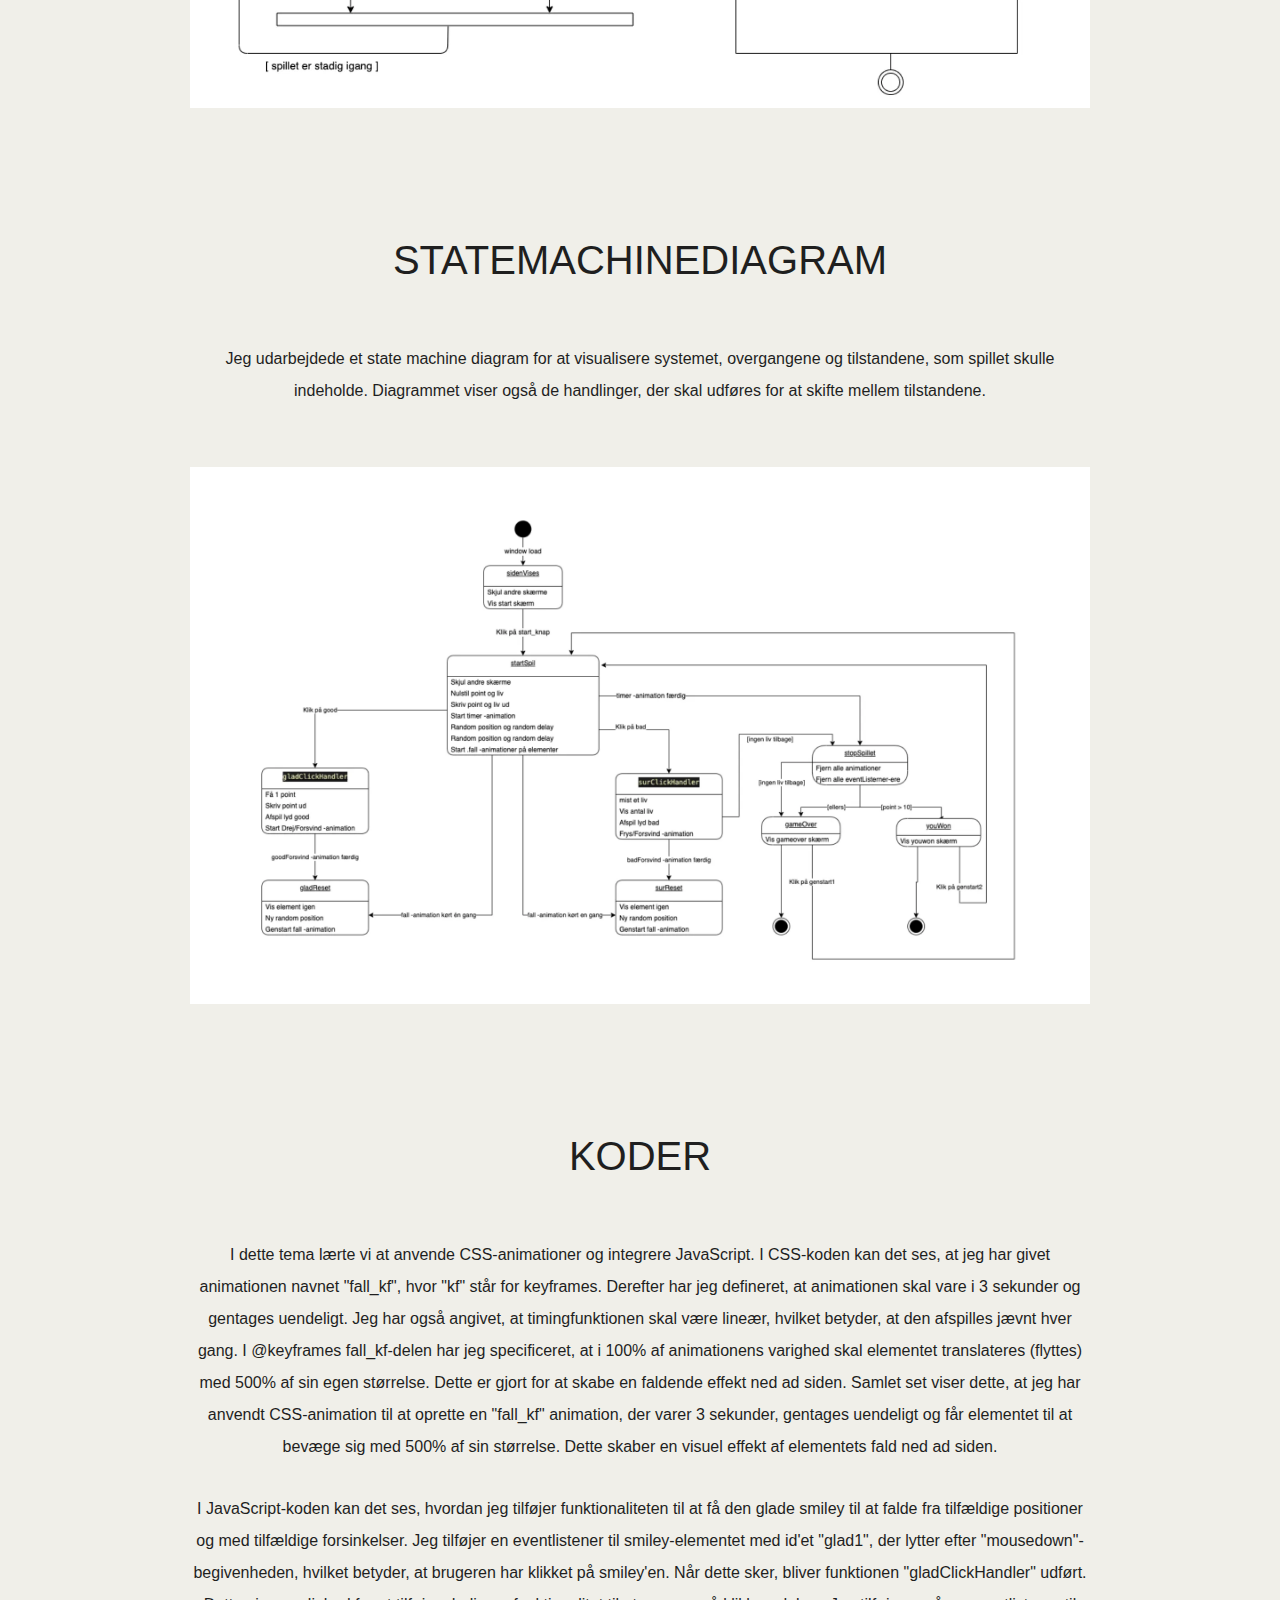
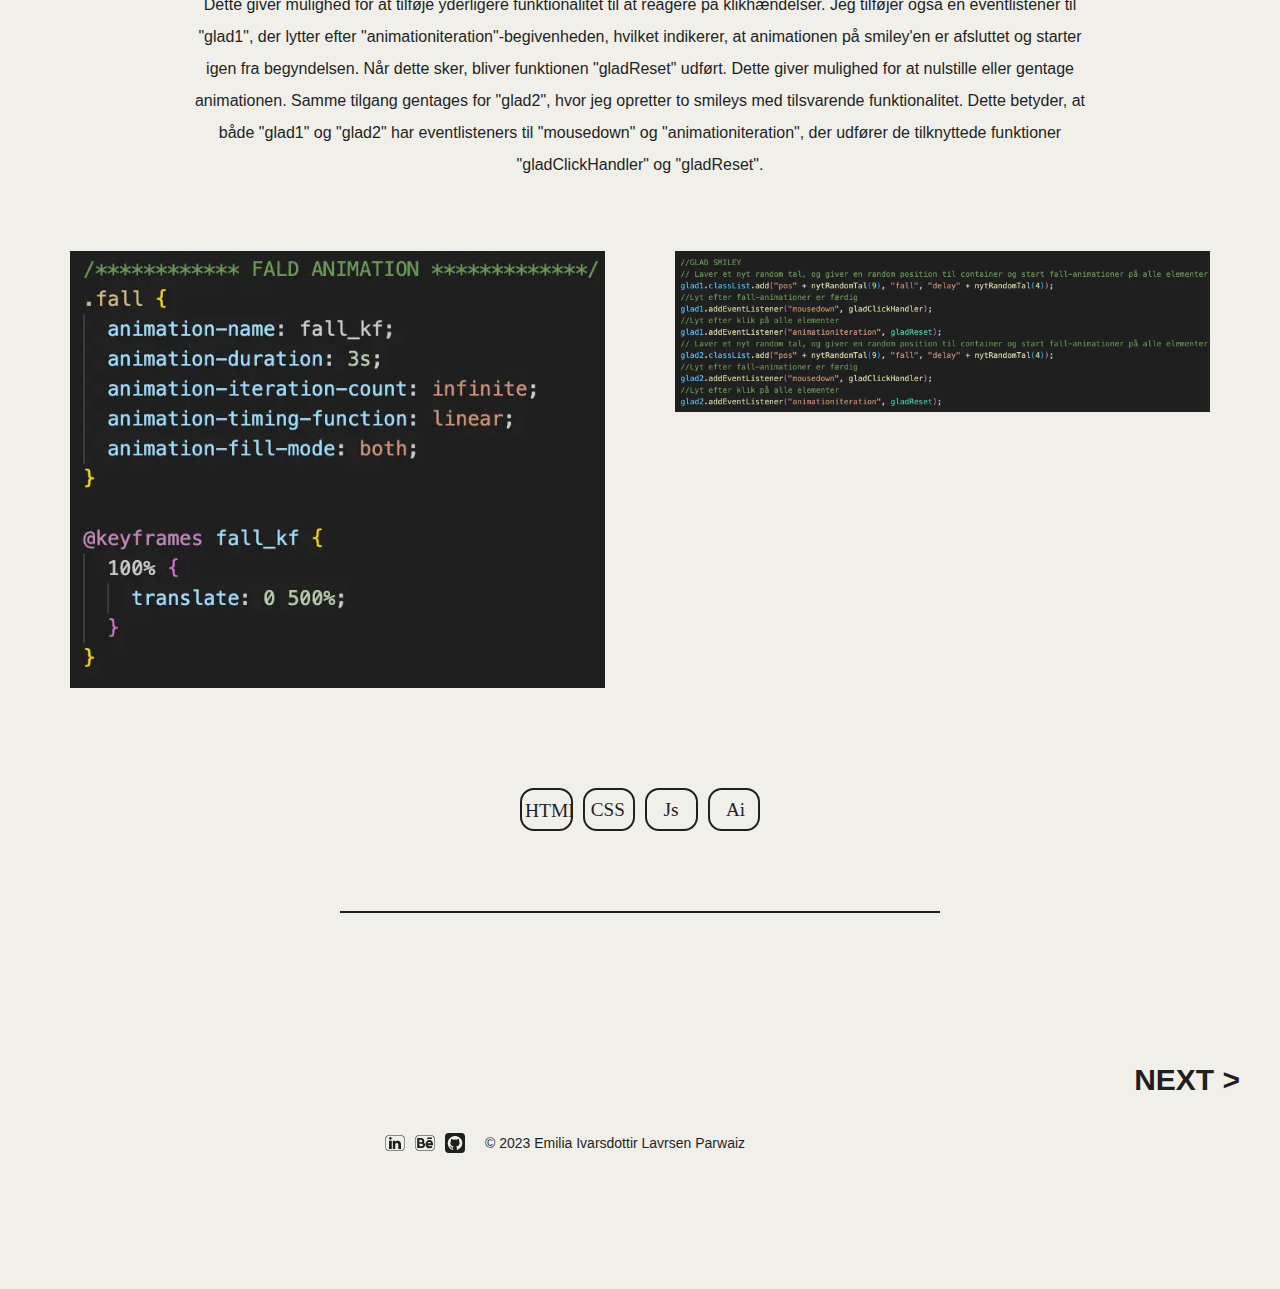
==== commit 1973155b: "rettelser" ====
--- a/animation.html
+++ b/animation.html
@@ -87,7 +87,8 @@
                     src="img/knapper/knap_opgave.svg" alt="button"></a>
 
             <img class="img-emne" src="img/animation/mock_animation.webp" alt="mockup">
-            <p>I dette tema blev vi introduceret til CSS-animation og JavaScript. Vi blev også præsenteret for
+            <p class="p-animation">I dette tema blev vi introduceret til CSS-animation og JavaScript. Vi blev også
+                præsenteret for
                 idé-genereringsmetoden
                 "kryds-metoden", som vi anvendte til at finde et handlingsforløb til vores spil. I dette tema fokuserede
                 vi
--- a/css/custom.css
+++ b/css/custom.css
@@ -466,6 +466,9 @@
     margin-left: auto;
     margin-right: auto;
   }
+  .p-animation {
+    margin-top: -80px;
+  }
 }
 /* Indhold */
 .video {
--- a/css/layout.css
+++ b/css/layout.css
@@ -134,7 +134,7 @@
     display: grid;
     grid-template-columns: 1fr 3fr;
     width: 80%;
-    margin-left: 300px;
+    margin-left: 190px;
     margin-right: auto;
     margin-top: 70px;
   }
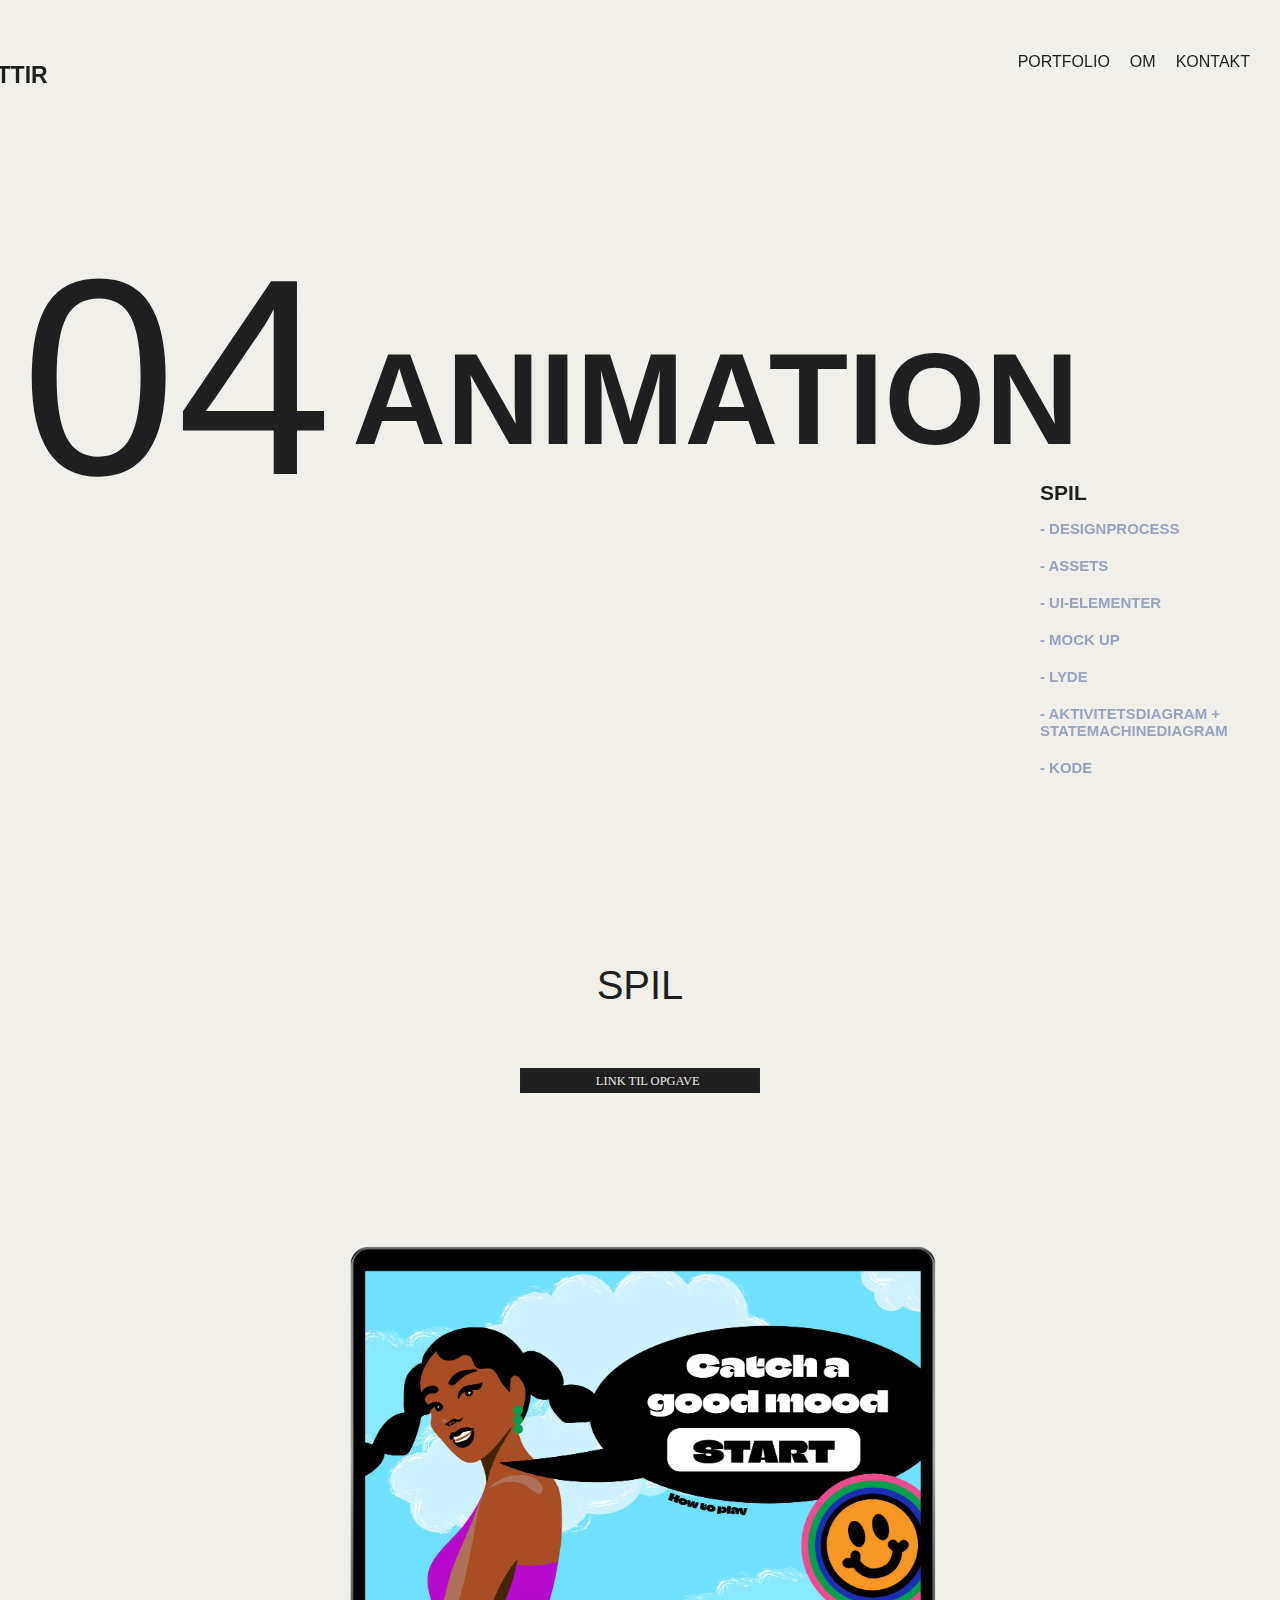
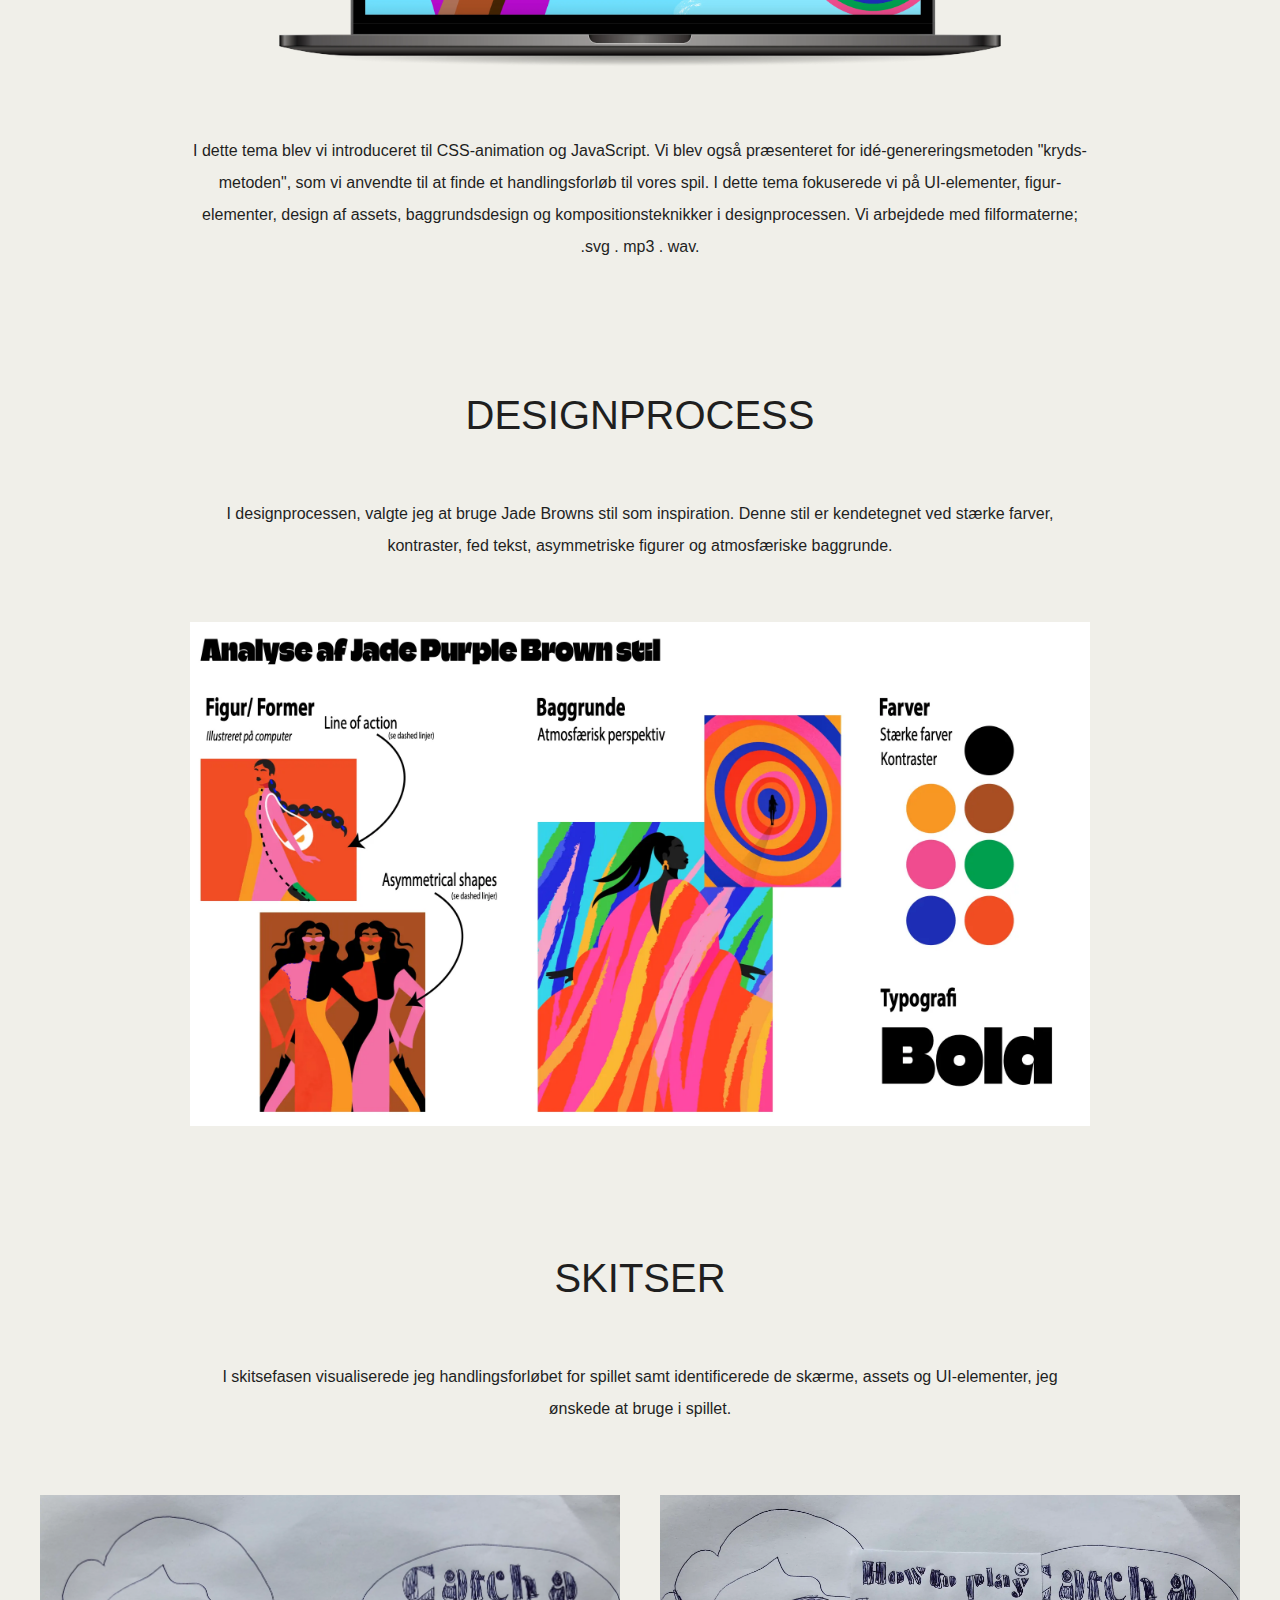
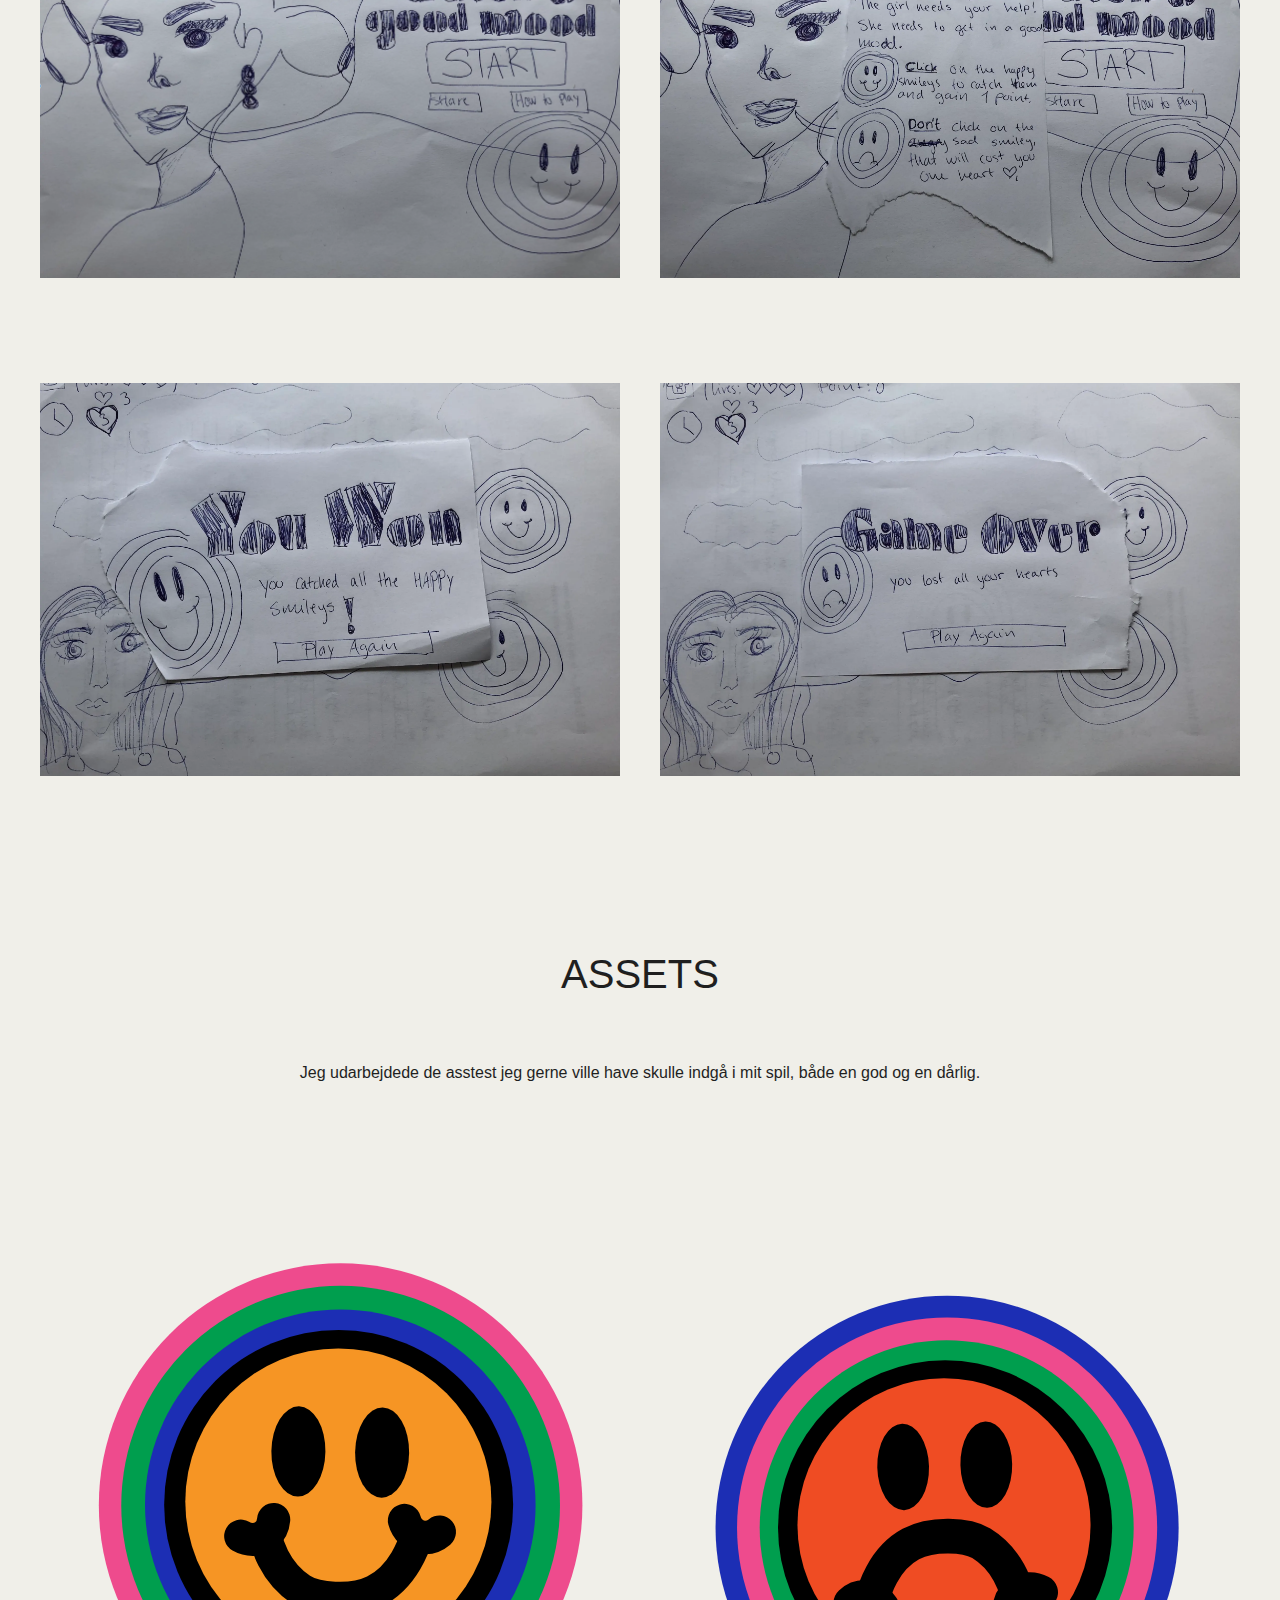
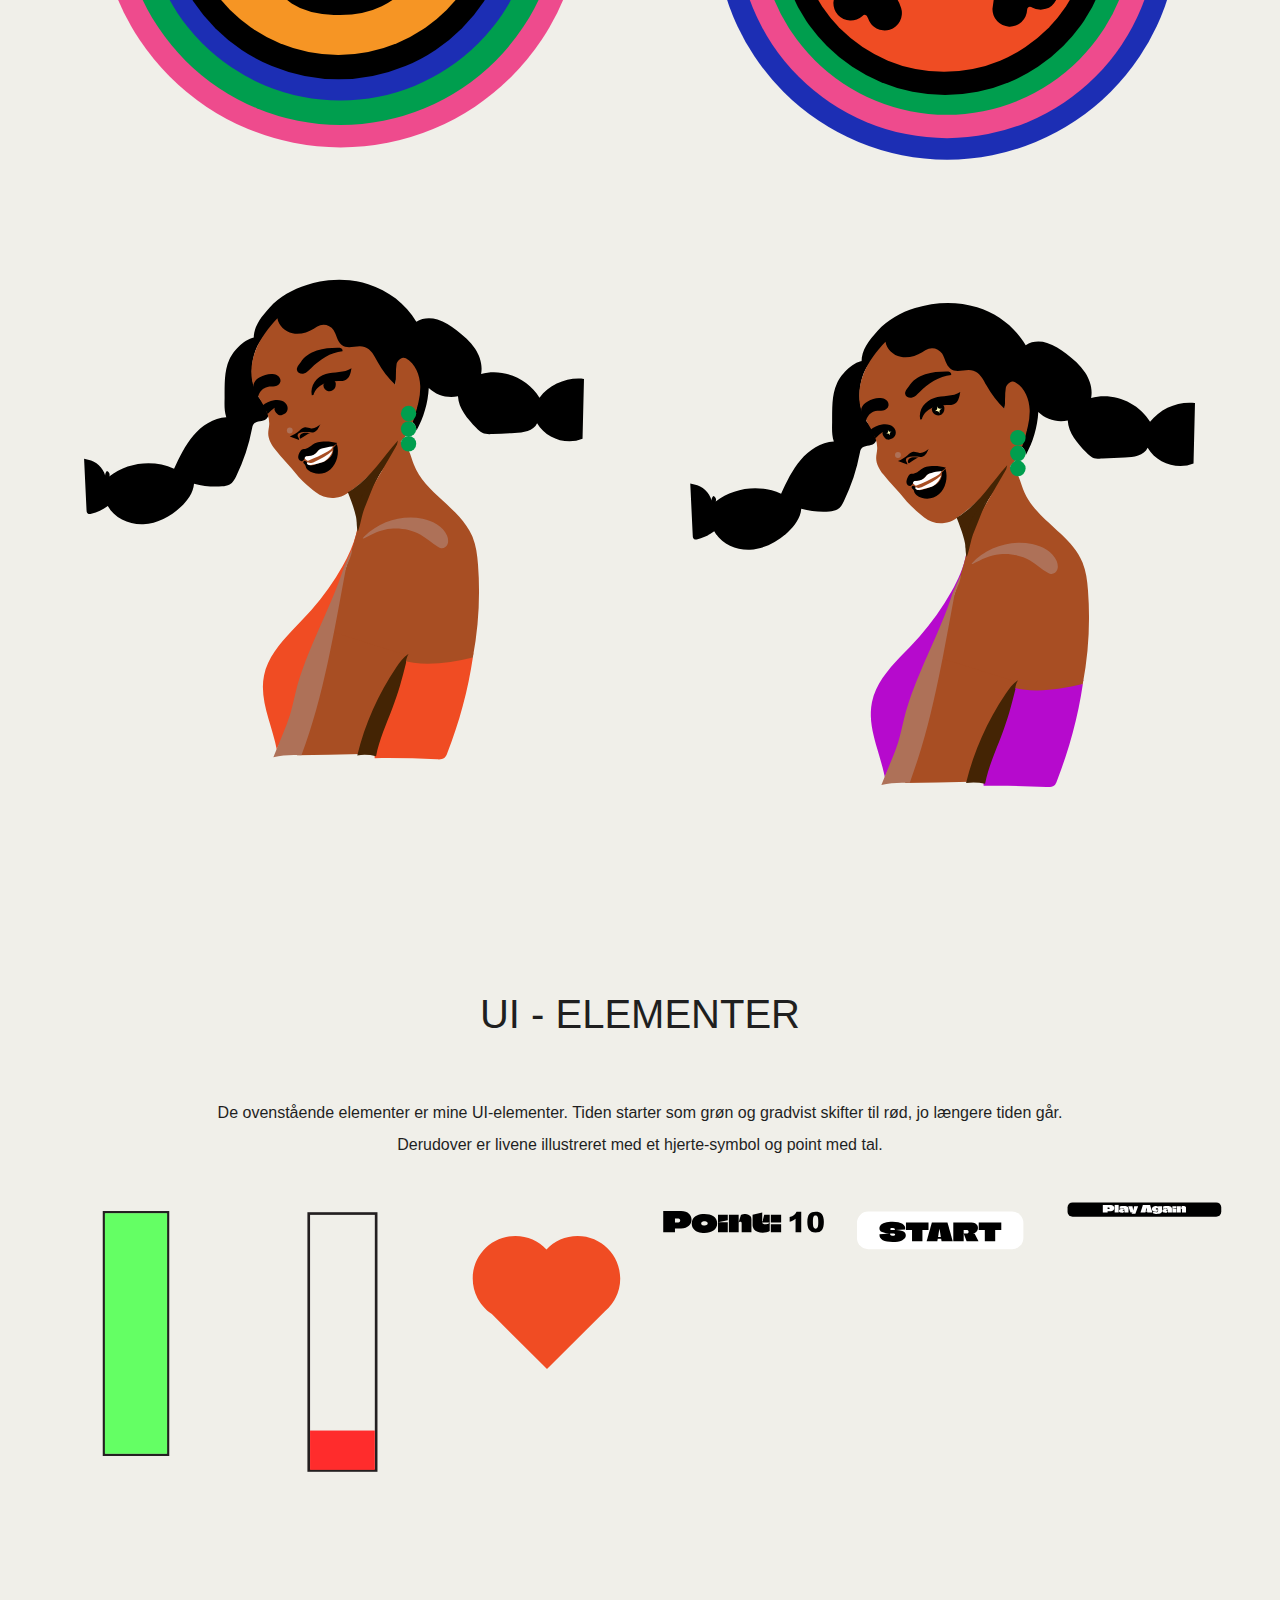
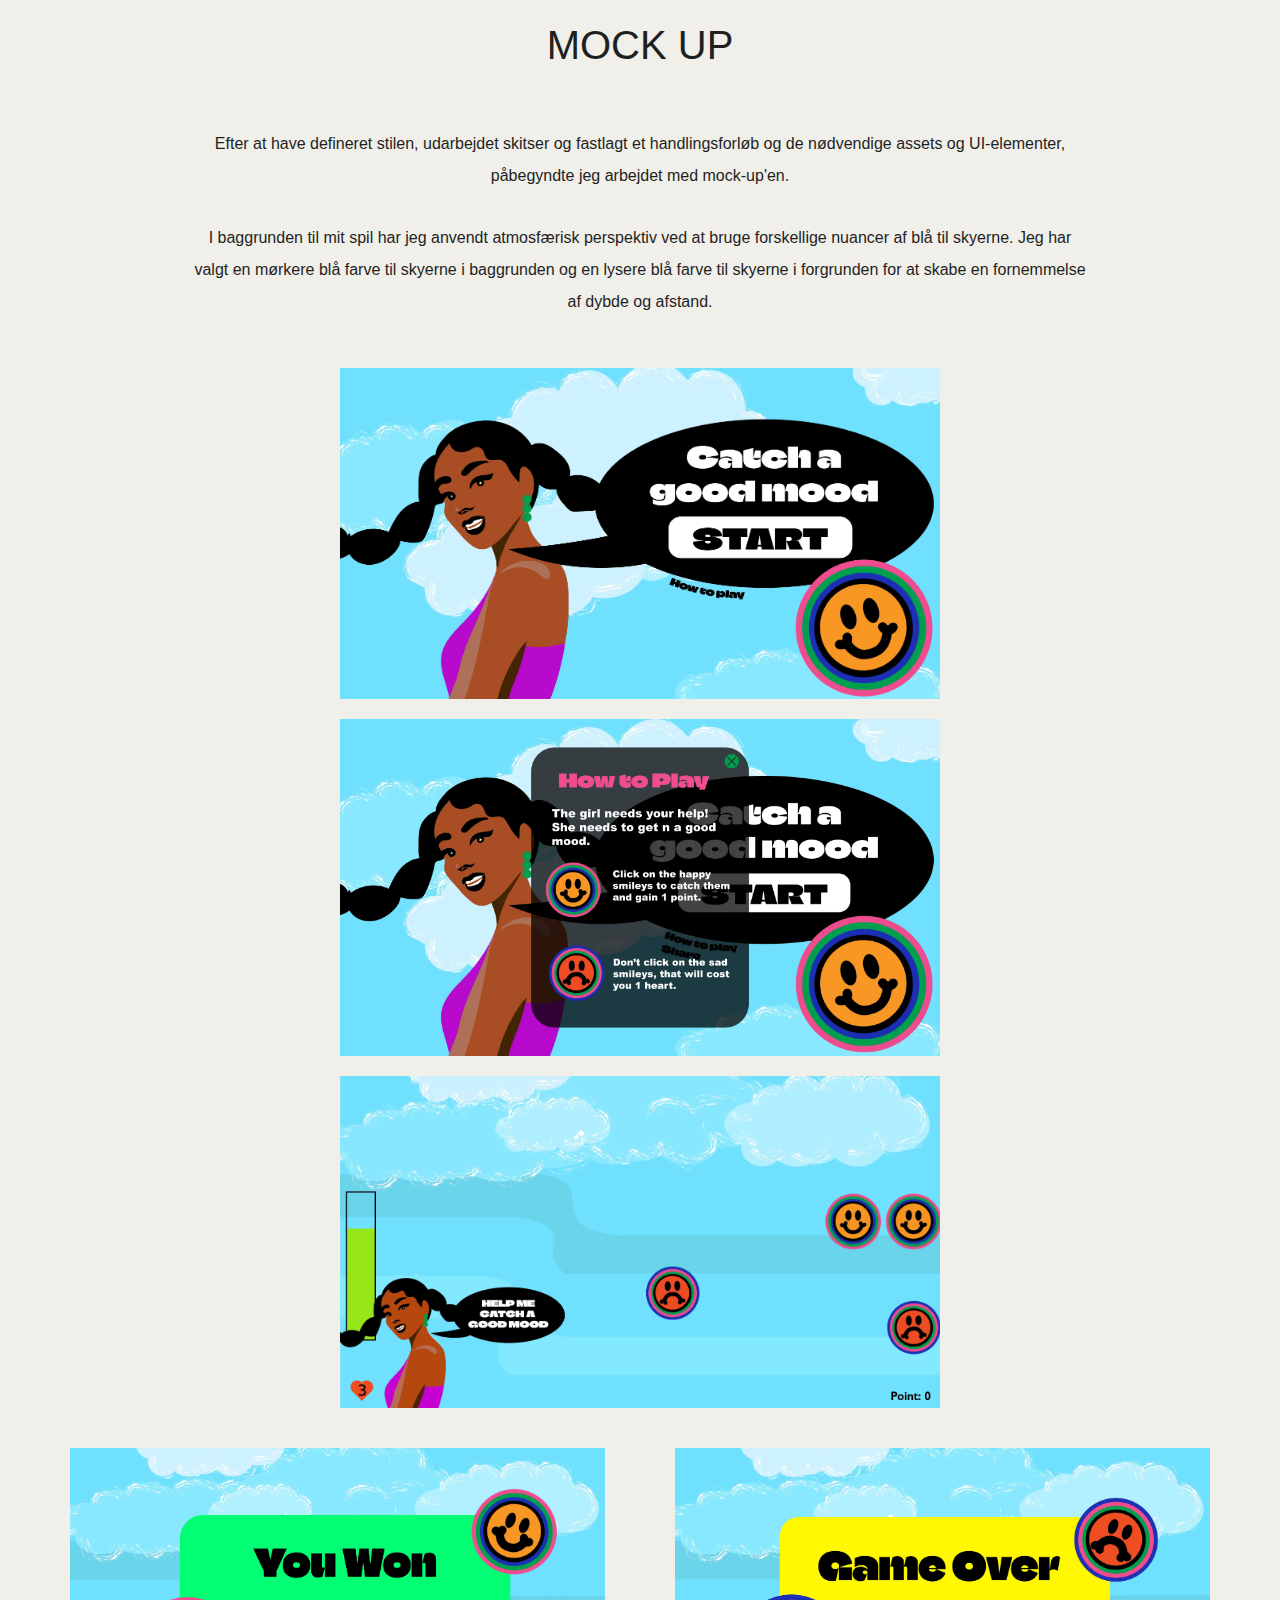
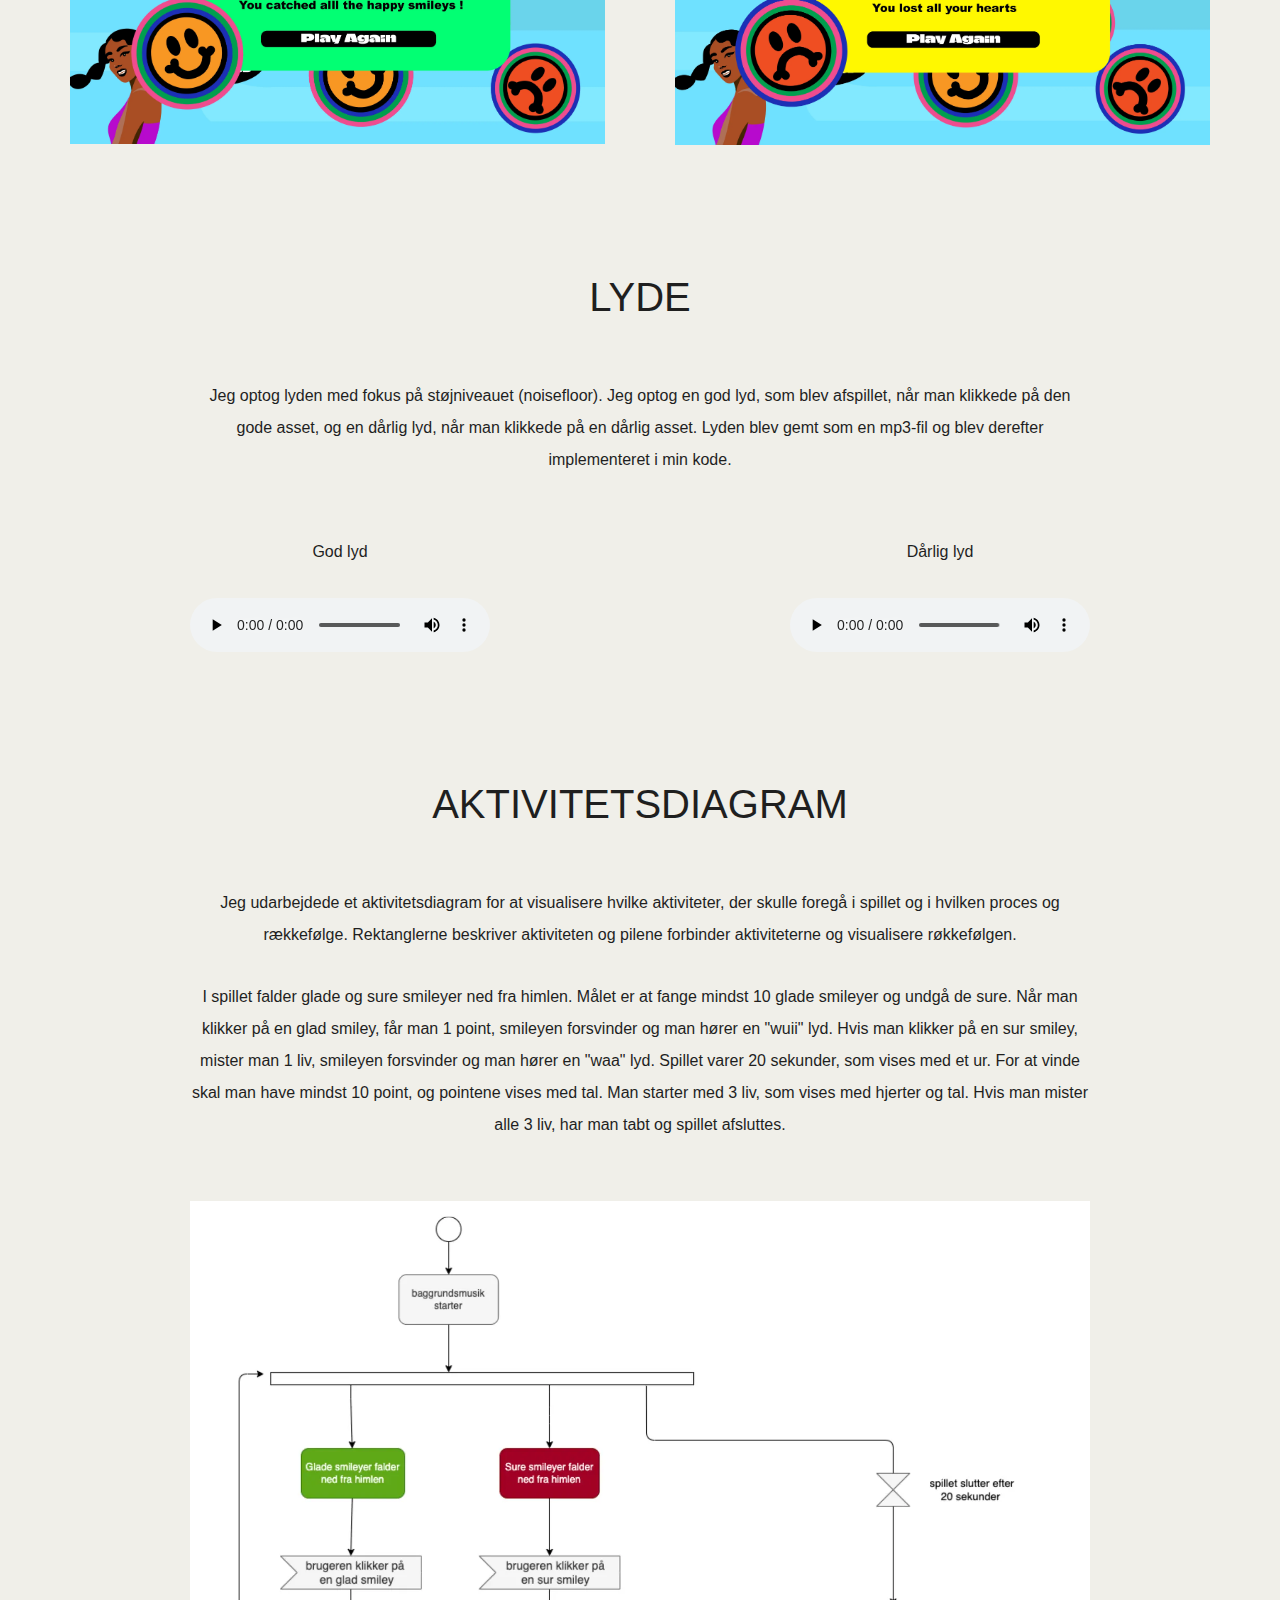
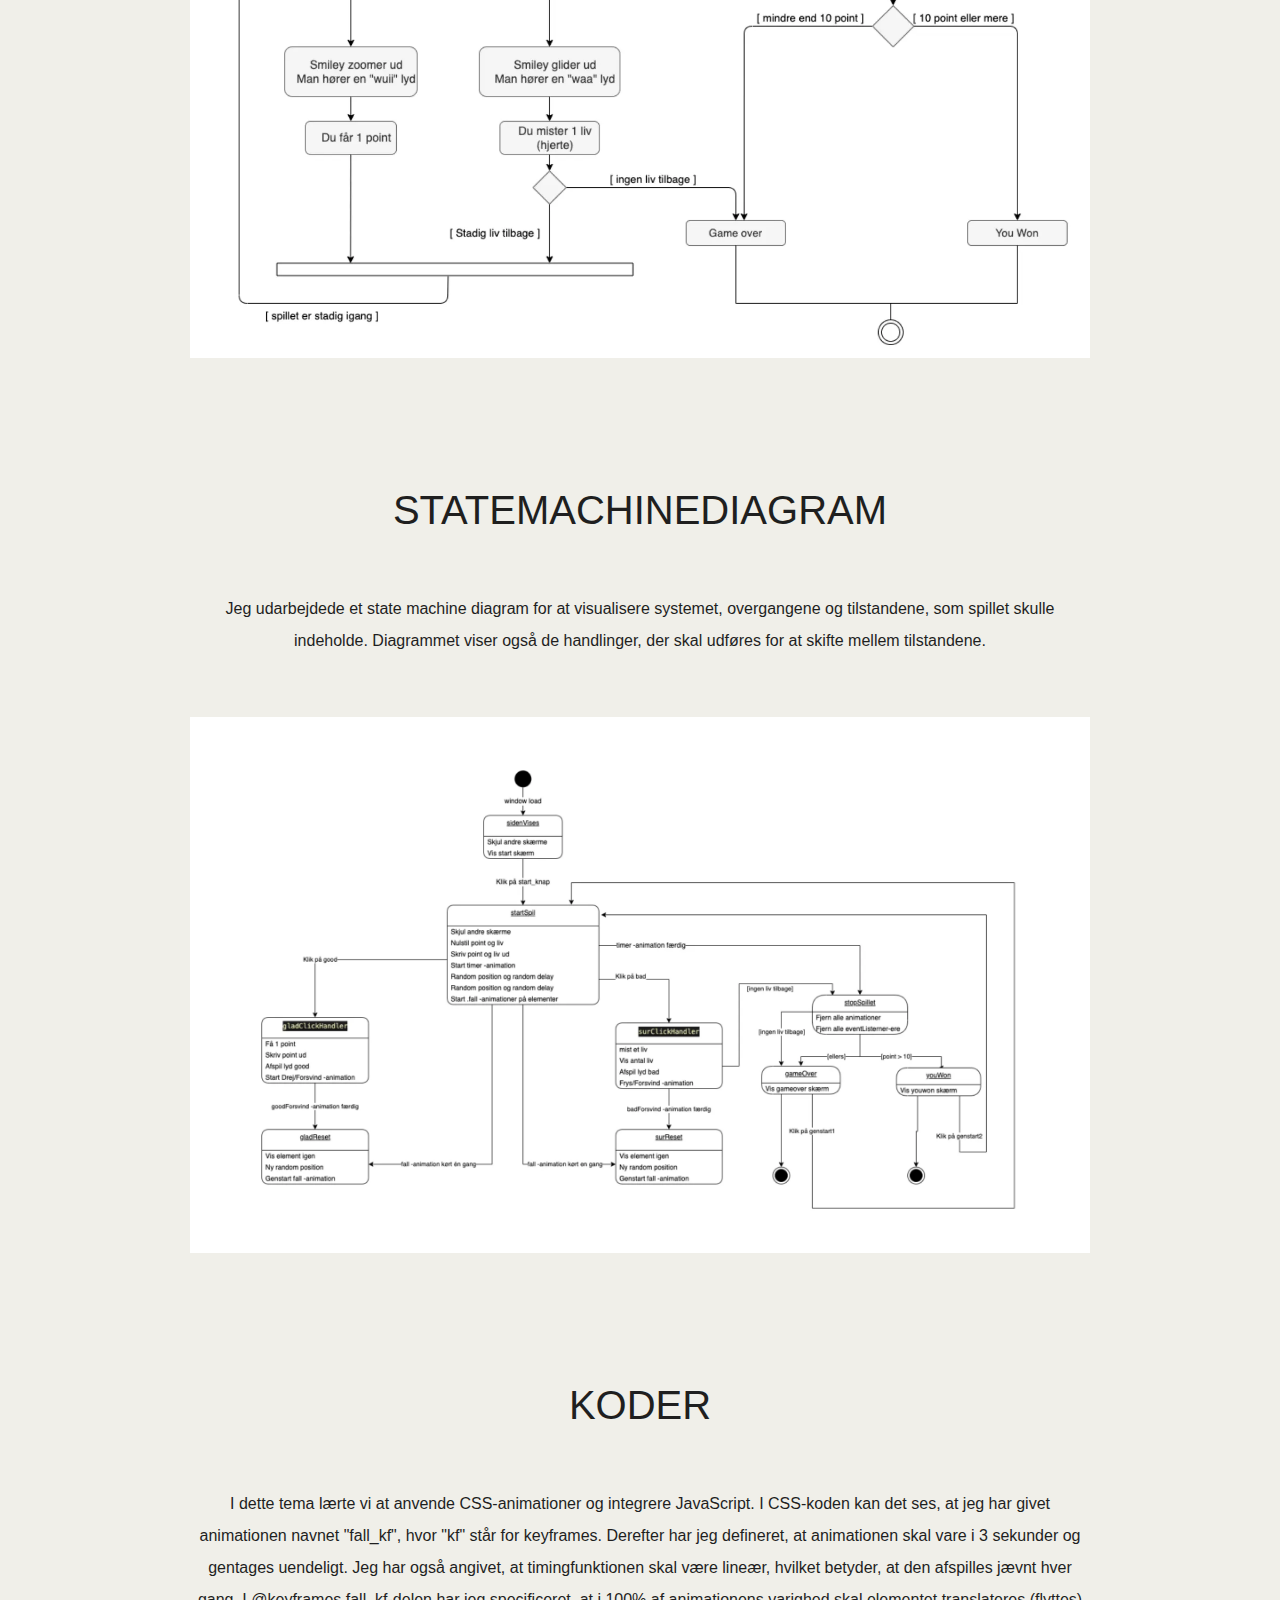
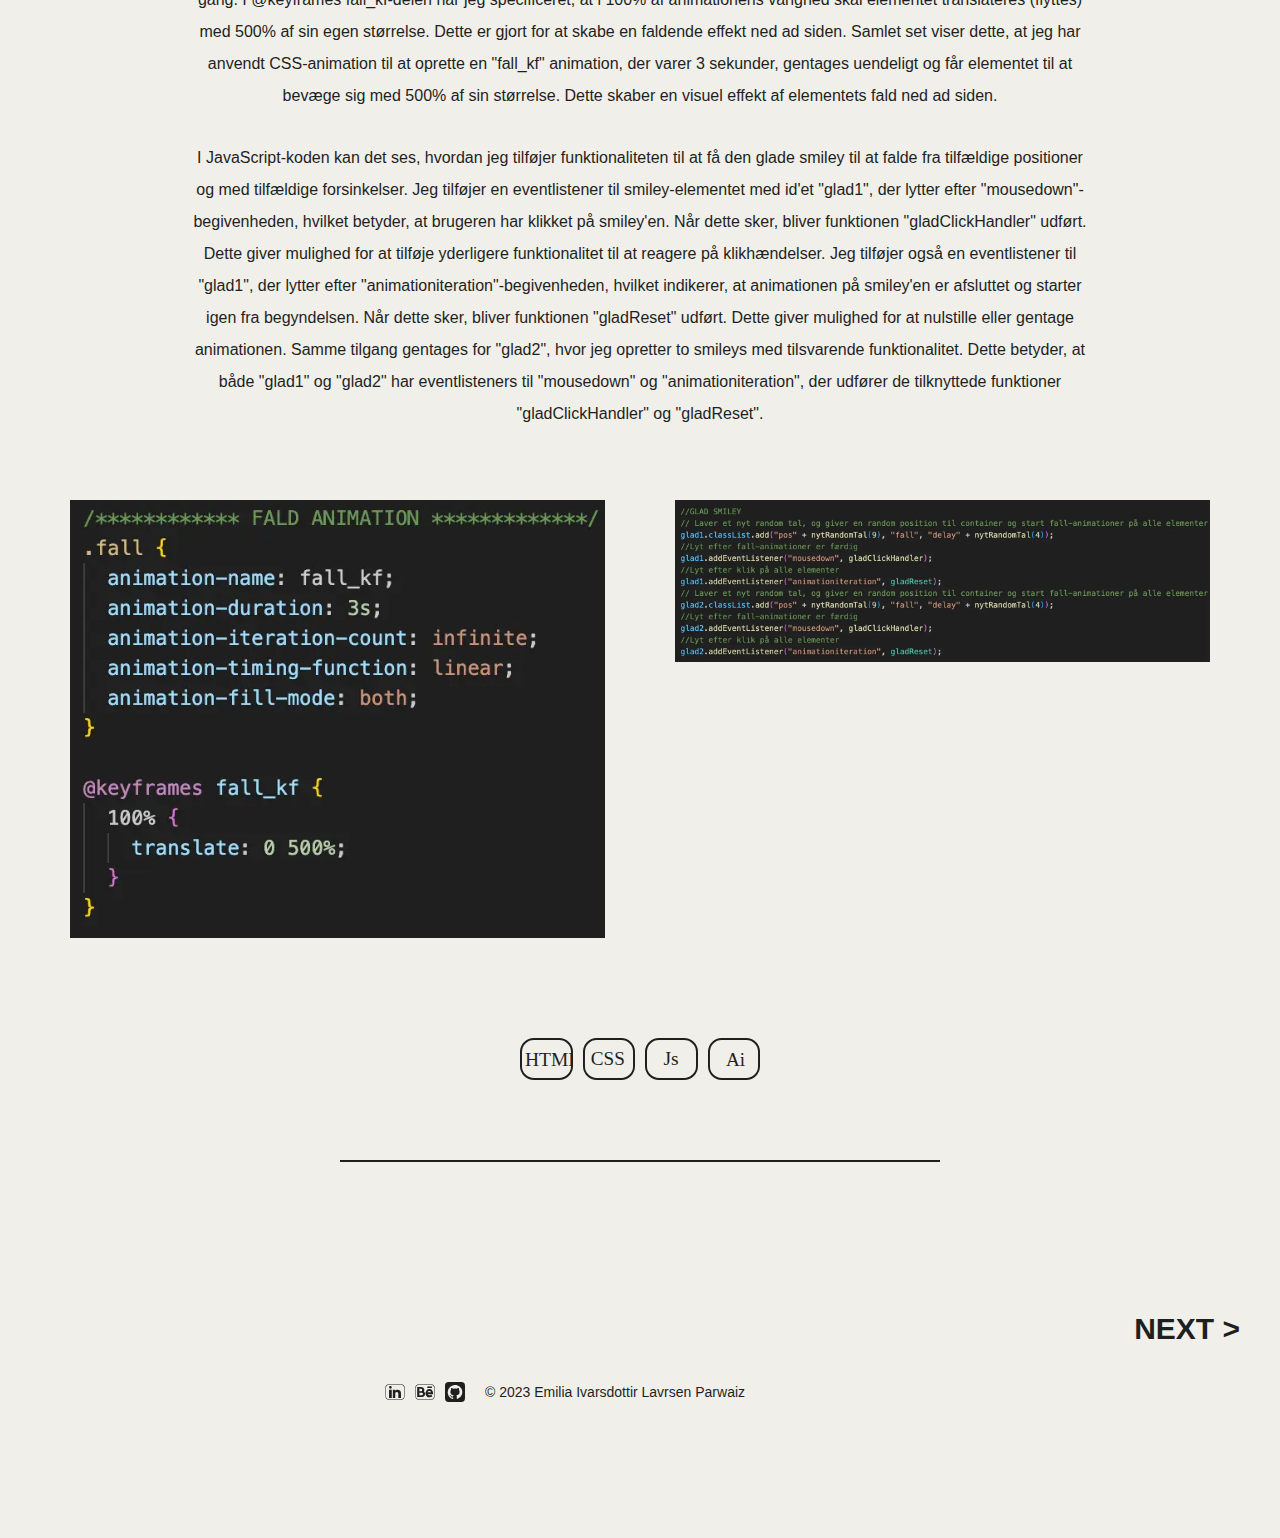
==== commit 1e5bcf6a: "sidste rettelser" ====
--- a/animation.html
+++ b/animation.html
@@ -92,7 +92,8 @@
                 idé-genereringsmetoden
                 "kryds-metoden", som vi anvendte til at finde et handlingsforløb til vores spil. I dette tema fokuserede
                 vi
-                på UI-elementer, figur-elementer, baggrundsdesign og kompositionsteknikker i designprocessen. Vi
+                på UI-elementer, figur-elementer, design af assets, baggrundsdesign og kompositionsteknikker i
+                designprocessen. Vi
                 arbejdede
                 med filformaterne; .svg . mp3 . wav. </p>
             <div id="section-17"></div>
@@ -109,18 +110,18 @@
                 jeg
                 ønskede at
                 bruge i spillet.</p>
-            <div class="grid-1-1-kode">
-                <img src="img/animation/skitse_forside.webp" alt="skitser">
-                <img src="img/animation/skitse_howto.webp" alt="skitser">
-            </div>
-            <div class="grid-1-1-kode">
-                <img src=" img/animation/skitse_youwon.webp" alt="skitser">
-                <img src="img/animation/skitse_gameover.webp" alt="skitser">
+            <div class="grid-1-1-skitse">
+                <img class="grid-1-1-skiste-img" src="img/animation/skitse_forside.webp" alt="skitser">
+                <img class="grid-1-1-skiste-img" src="img/animation/skitse_howto.webp" alt="skitser">
+            </div>
+            <div class="grid-1-1-skitse">
+                <img class="grid-1-1-skiste-img" src=" img/animation/skitse_youwon.webp" alt="skitser">
+                <img class="grid-1-1-skiste-img" src="img/animation/skitse_gameover.webp" alt="skitser">
             </div>
 
             <div id="section-18"></div>
             <h6>ASSETS</h6>
-            <p>Jeg uadbarjedede de asstest jeg gerne ville have skulle være i mit spil, både en god og en dårlig.
+            <p>Jeg udarbejdede de asstest jeg gerne ville have skulle indgå i mit spil, både en god og en dårlig.
             </p>
             <div class="grid-1-1-ux">
                 <img class="img-emne1" src="img/animation/happy.svg" alt="asset">
@@ -135,7 +136,7 @@
             <p>De ovenstående elementer er mine UI-elementer. Tiden starter som grøn og gradvist skifter til rød, jo
                 længere
                 tiden går.
-                Derudover er livene illustreret med et hjerte-symbol.</p>
+                Derudover er livene illustreret med et hjerte-symbol og point med tal.</p>
             <div class="grid-6">
                 <img class="ui-element" src="img/animation/timer_start.svg" alt="asset">
                 <img class="ui-element" src="img/animation/timer_slut.svg" alt="asset">
@@ -186,6 +187,10 @@
 
             <div id="section-22"></div>
             <h6>AKTIVITETSDIAGRAM</h6>
+            <p>Jeg udarbejdede et aktivitetsdiagram for at visualisere hvilke aktiviteter, der skulle foregå i spillet
+                og
+                i hvilken proces og rækkefølge. Rektanglerne beskriver aktiviteten og pilene forbinder aktiviteterne og
+                visualisere røkkefølgen.</p>
             <p>I spillet falder glade og sure smileyer ned fra himlen. Målet er at fange mindst 10 glade smileyer og
                 undgå
                 de sure. Når
--- a/css/layout.css
+++ b/css/layout.css
@@ -246,12 +246,38 @@
   gap: 10px;
   justify-content: center;
 }
+.grid-1-1-skitse {
+  margin-left: 20px;
+  margin-right: 20px;
+  padding-top: 20px;
+  margin-bottom: 20px;
+}
+.grid-1-1-skitse img {
+  margin-left: auto;
+  margin-right: auto;
+  padding-top: 20px;
+  margin-bottom: 20px;
+}
 @media (min-width: 800px) {
   .grid-6 {
     display: grid;
     grid-template-columns: repeat(6, 1fr);
     gap: 10px;
     justify-content: center;
+  }
+  .grid-1-1-skitse {
+    display: grid;
+    grid-template-columns: 1fr 1fr;
+    gap: 40px;
+    margin-left: auto;
+    margin-right: auto;
+    padding-top: 20px;
+  }
+
+  .grid-1-1-skiste-img {
+    width: 100%;
+    height: 90%;
+    object-fit: cover;
   }
 }
 
